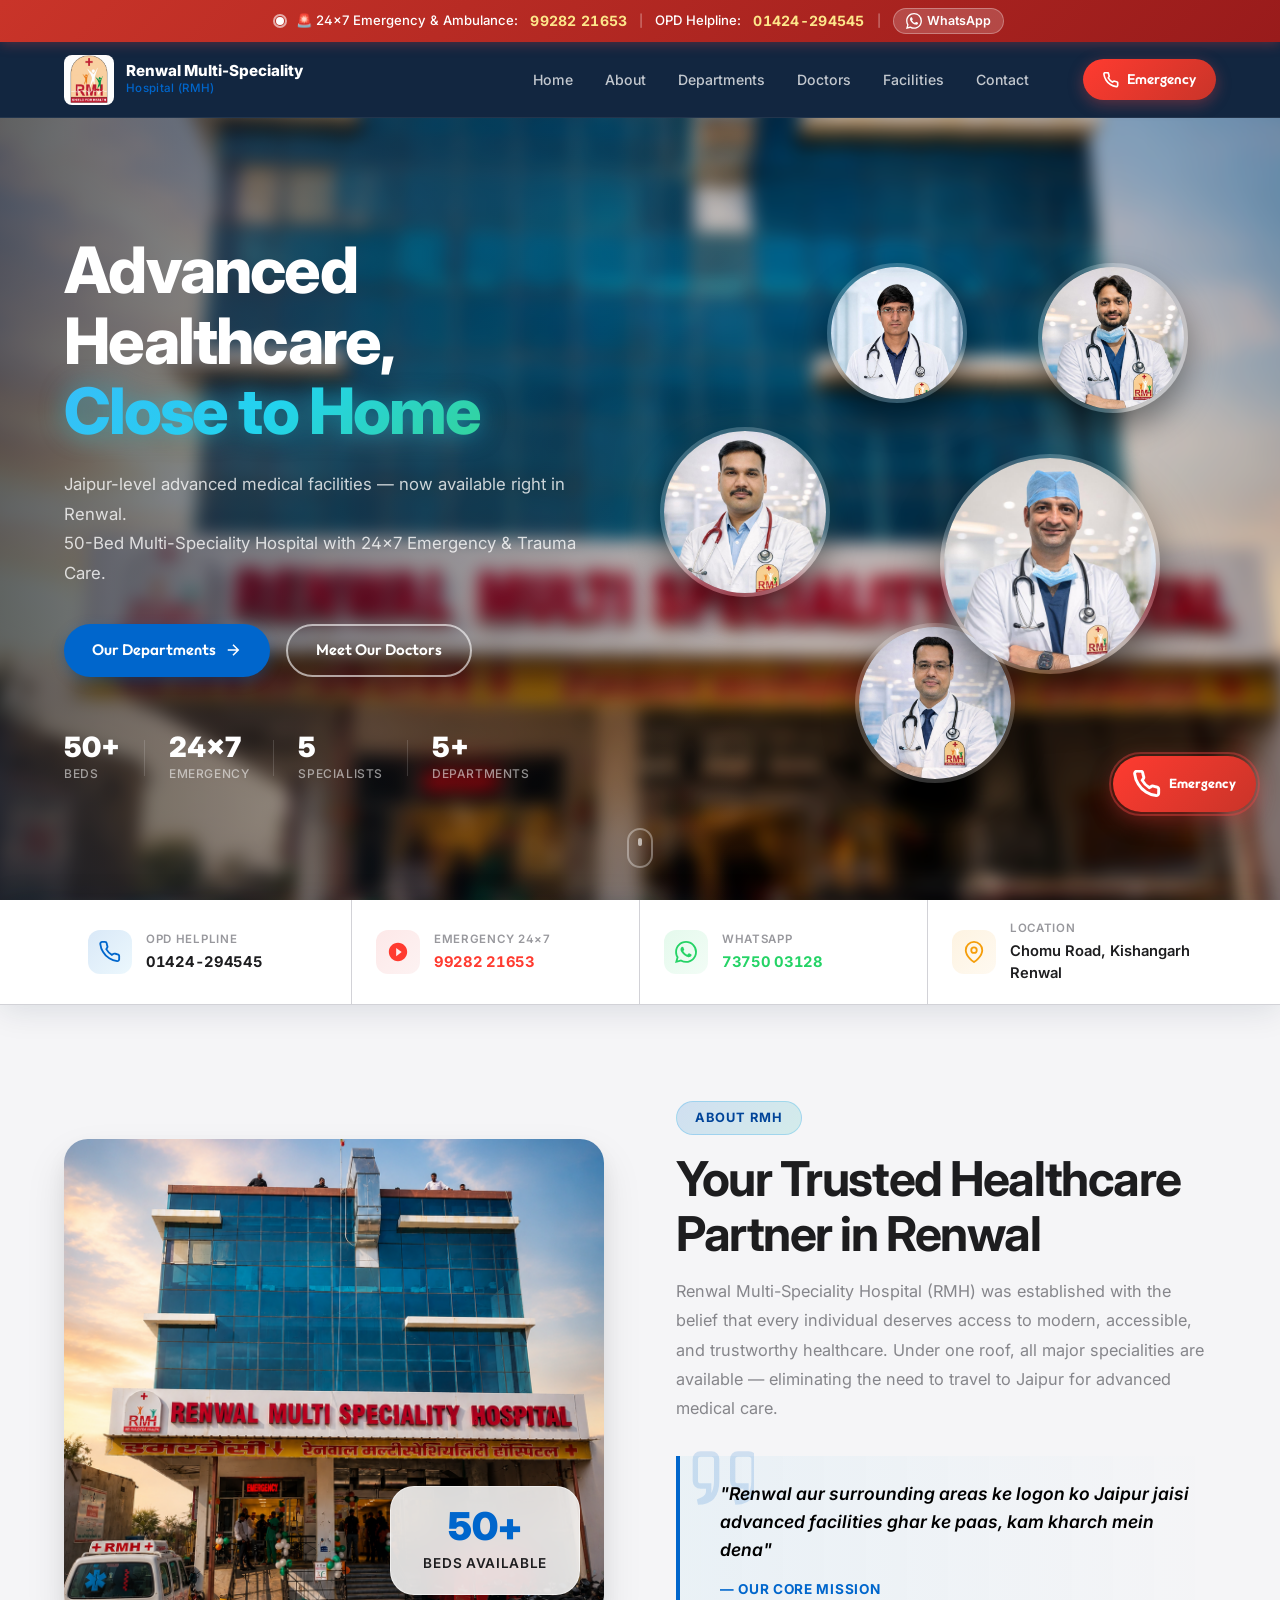
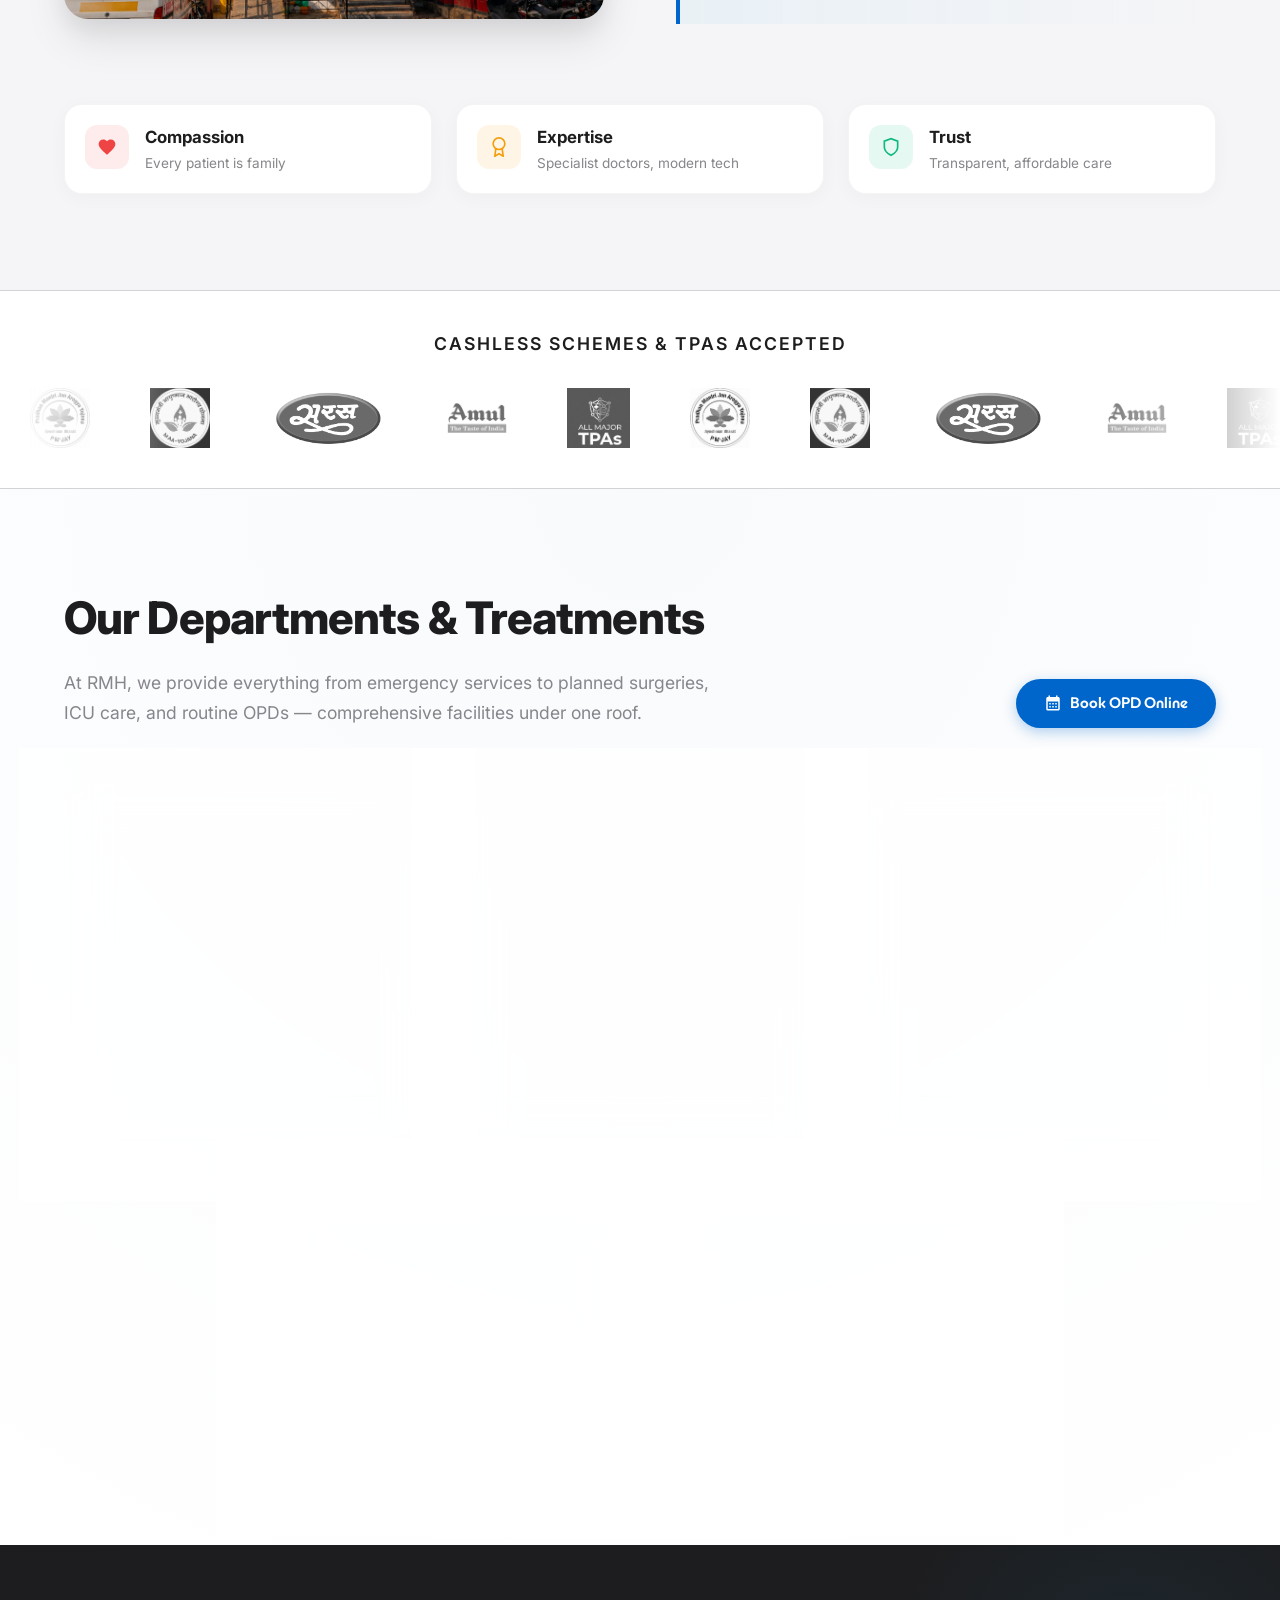
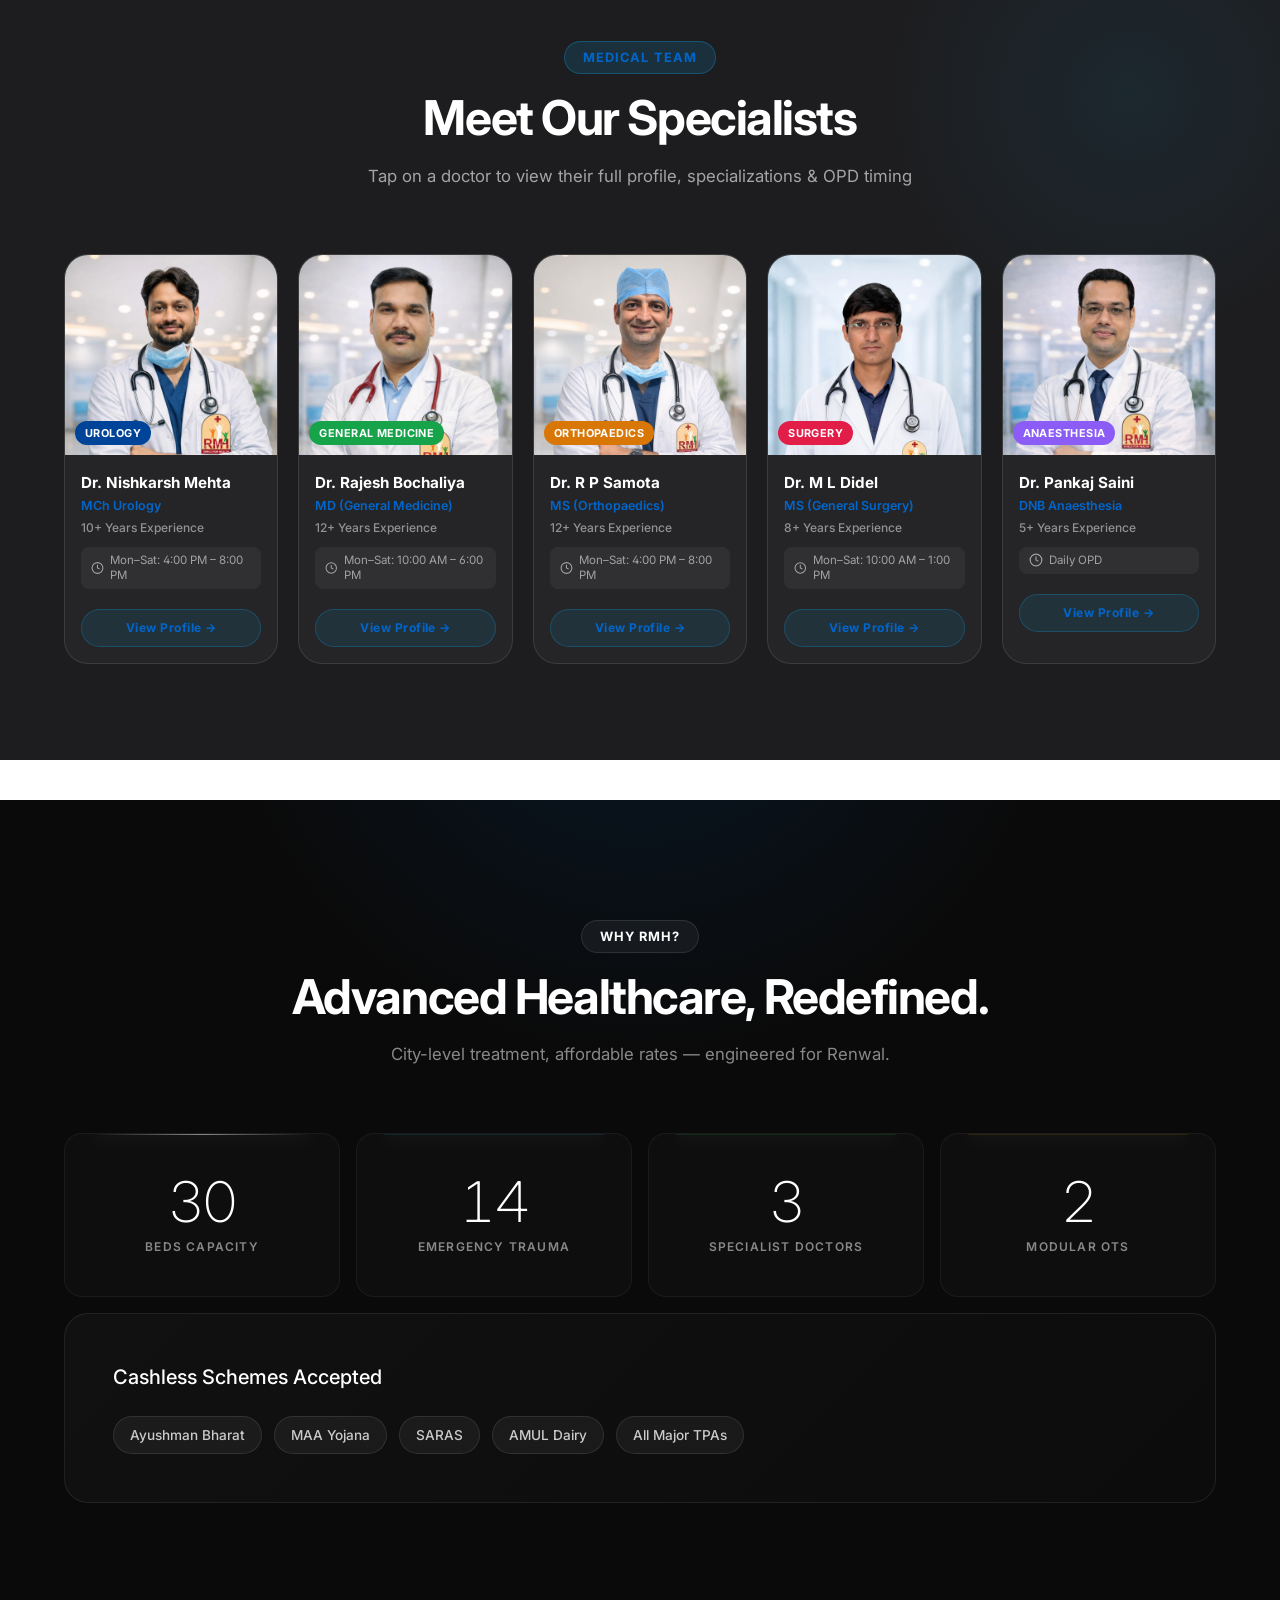
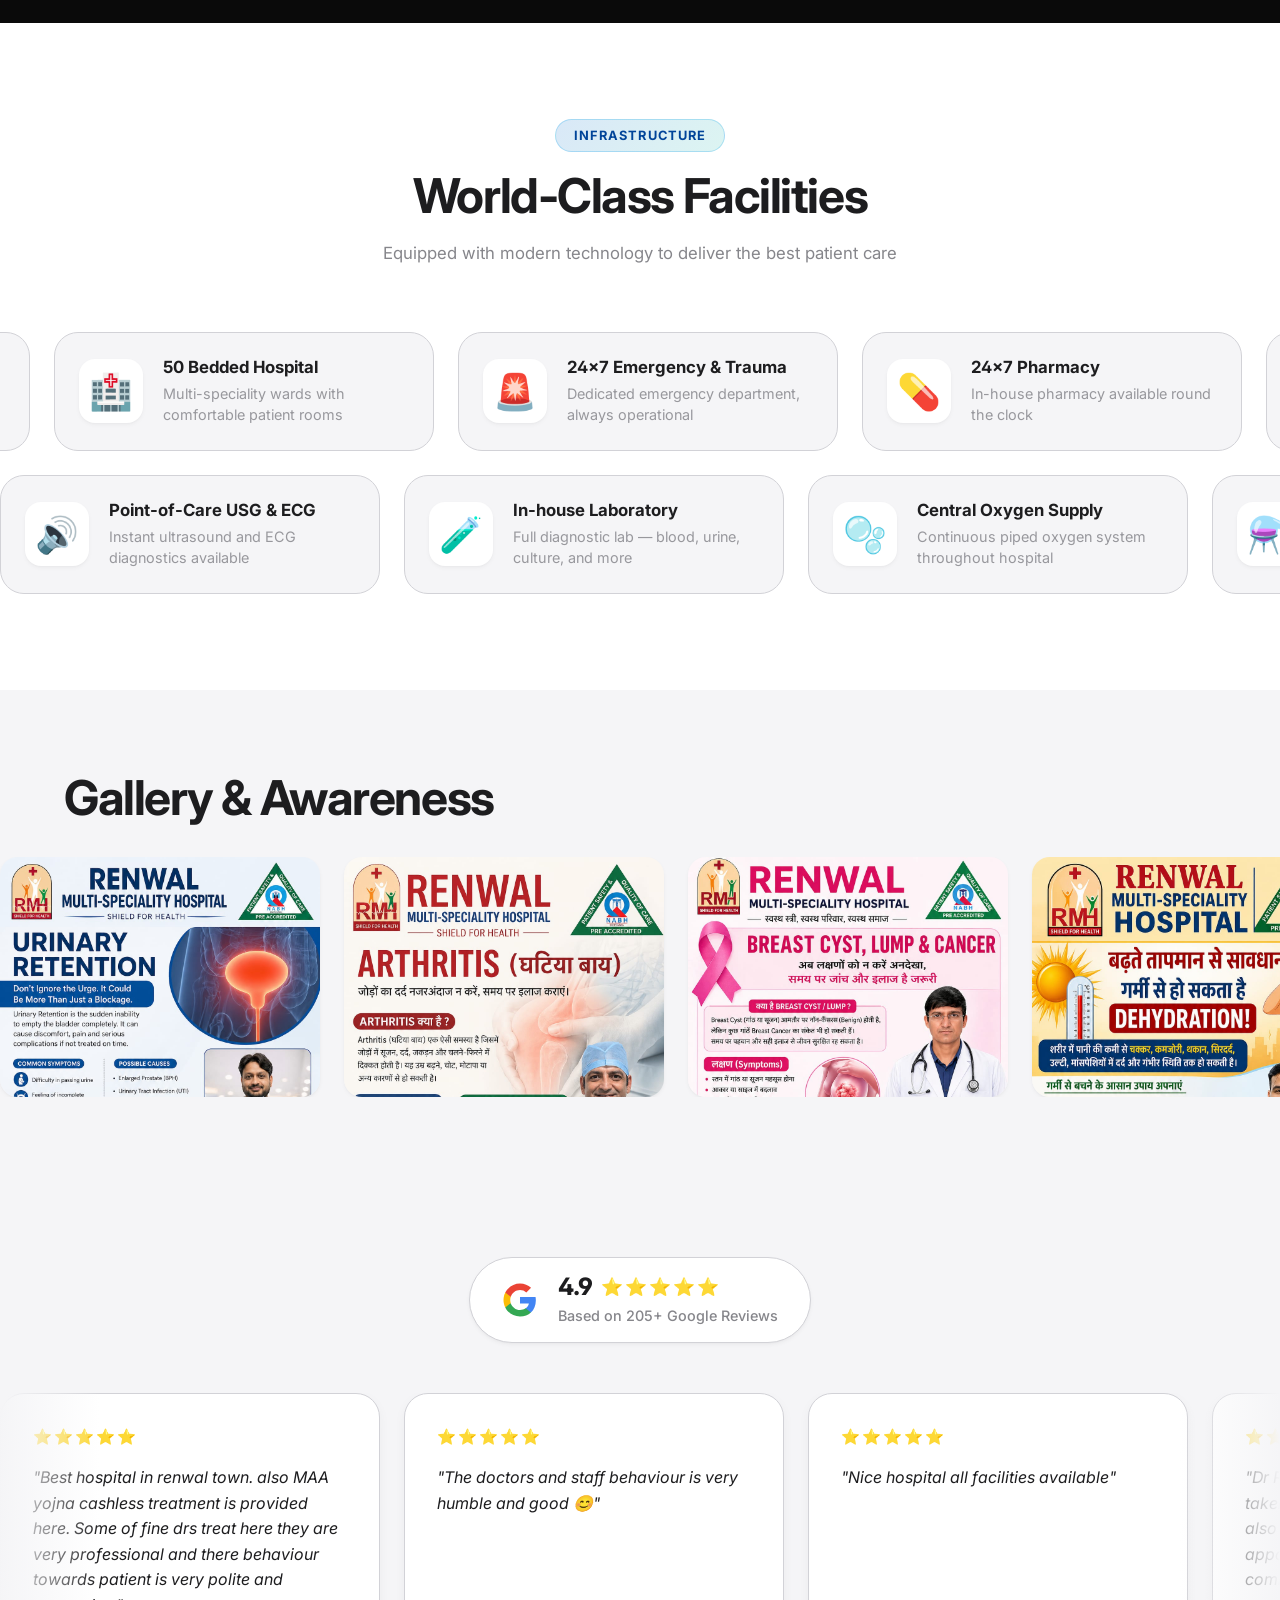
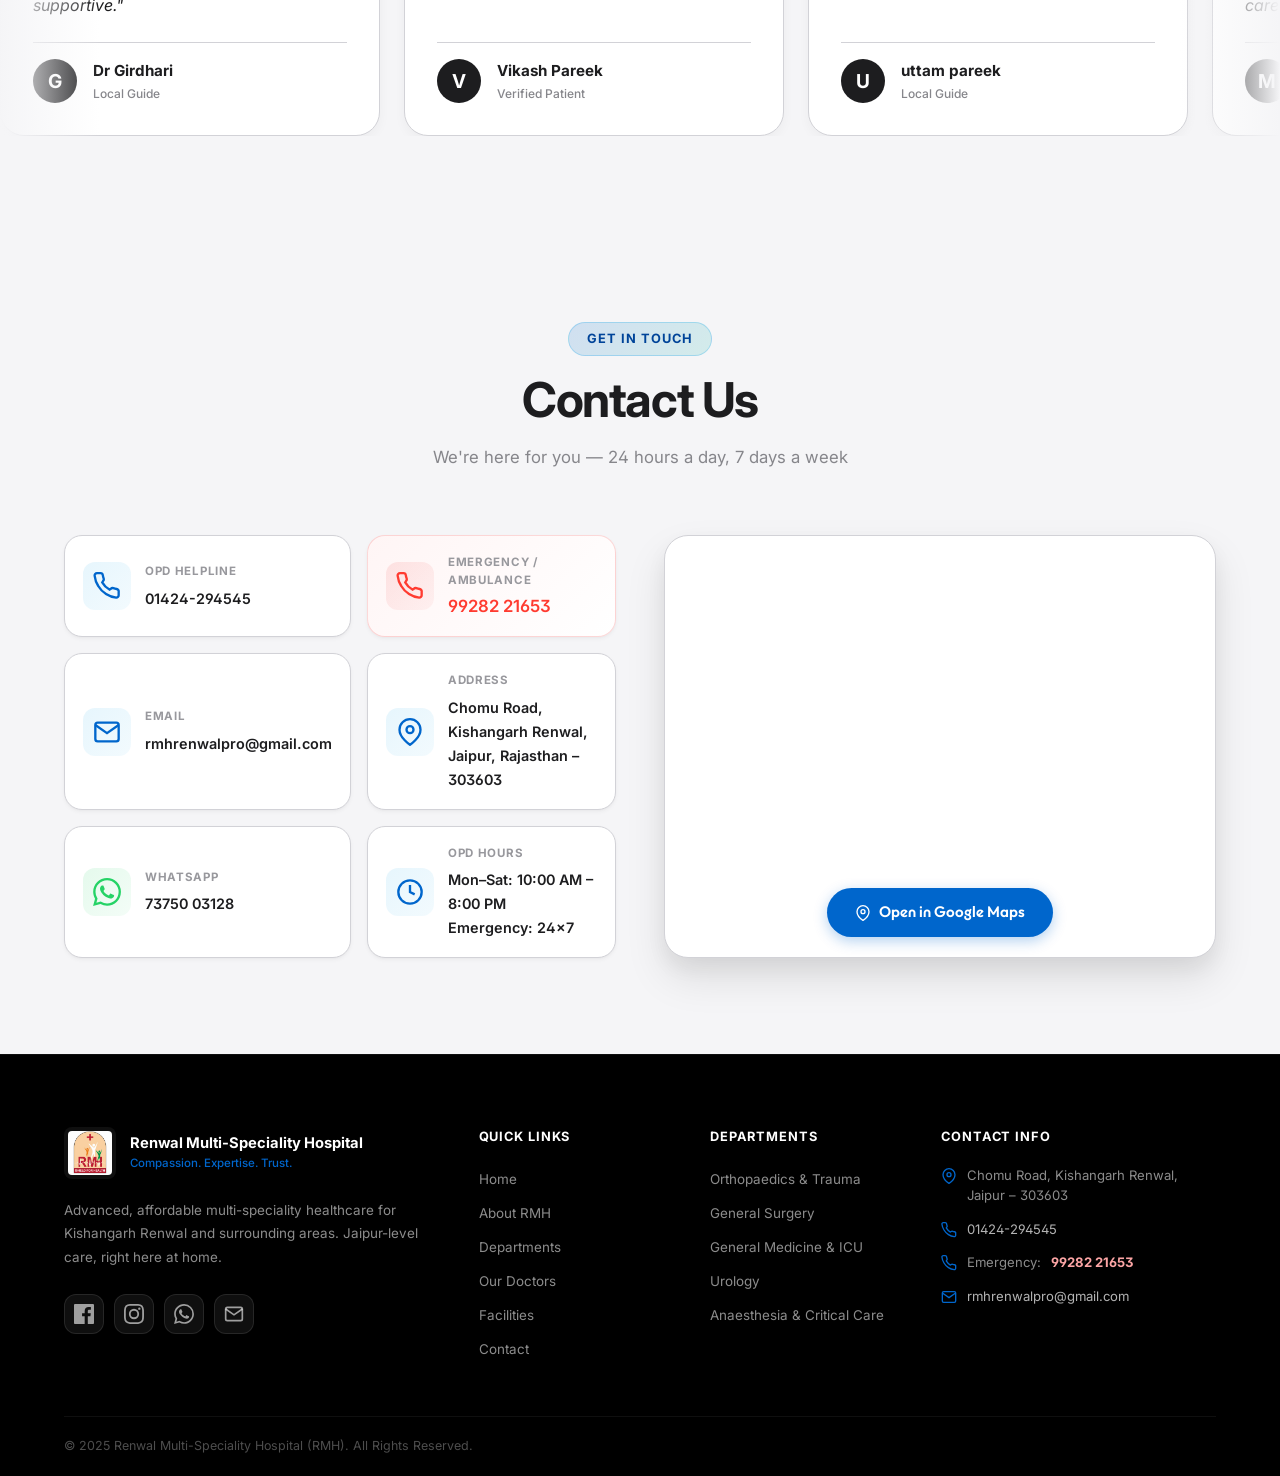
==== index.html @ d02f94ed "feat: add premium glassmorphism floating bottom bar for mobile with whatsapp and book now buttons" ====
<!DOCTYPE html>
<html lang="en">
<head>
  <meta charset="UTF-8" />
  <meta name="viewport" content="width=device-width, initial-scale=1.0" />
  <title>Renwal Multi-Speciality Hospital (RMH) | Compassion. Expertise. Trust.</title>
  <meta name="description" content="Renwal Multi-Speciality Hospital – 50-bed multi-speciality hospital in Kishangarh Renwal, Jaipur. 24×7 Emergency, ICU, OT, Urology, Orthopaedics, Surgery & more. Call: 01424-294545" />
  <meta name="keywords" content="Renwal hospital, RMH, multi-speciality hospital Jaipur, Kishangarh Renwal hospital, 24x7 emergency, orthopaedics, urology, surgery" />
  <link rel="preconnect" href="https://fonts.googleapis.com" />
  <link rel="preconnect" href="https://fonts.gstatic.com" crossorigin />
  <link href="https://fonts.googleapis.com/css2?family=Outfit:wght@300;400;500;600;700;800;900&family=Inter:wght@300;400;500;600&display=swap" rel="stylesheet" />
  <link rel="stylesheet" href="style.css" />
</head>
<body>

  <!-- ===== TOP EMERGENCY BAR ===== -->
  <div class="emergency-bar" id="emergency-bar">
    <div class="emergency-bar-inner">
      <span class="pulse-dot"></span>
      <span>🚨 24×7 Emergency &amp; Ambulance:</span>
      <a href="tel:9928221653" class="emergency-num tnum">99282 21653</a>
      <span class="sep">|</span>
      <span>OPD Helpline:</span>
      <a href="tel:0142429454" class="emergency-num tnum">01424-294545</a>
      <span class="sep">|</span>
      <a href="https://wa.me/917375003128" target="_blank" class="wa-btn">
        <svg width="16" height="16" fill="currentColor" viewBox="0 0 24 24"><path d="M17.472 14.382c-.297-.149-1.758-.867-2.03-.967-.273-.099-.471-.148-.67.15-.197.297-.767.966-.94 1.164-.173.199-.347.223-.644.075-.297-.15-1.255-.463-2.39-1.475-.883-.788-1.48-1.761-1.653-2.059-.173-.297-.018-.458.13-.606.134-.133.298-.347.446-.52.149-.174.198-.298.298-.497.099-.198.05-.371-.025-.52-.075-.149-.669-1.612-.916-2.207-.242-.579-.487-.5-.669-.51-.173-.008-.371-.01-.57-.01-.198 0-.52.074-.792.372-.272.297-1.04 1.016-1.04 2.479 0 1.462 1.065 2.875 1.213 3.074.149.198 2.096 3.2 5.077 4.487.709.306 1.262.489 1.694.625.712.227 1.36.195 1.871.118.571-.085 1.758-.719 2.006-1.413.248-.694.248-1.289.173-1.413-.074-.124-.272-.198-.57-.347m-5.421 7.403h-.004a9.87 9.87 0 01-5.031-1.378l-.361-.214-3.741.982.998-3.648-.235-.374a9.86 9.86 0 01-1.51-5.26c.001-5.45 4.436-9.884 9.888-9.884 2.64 0 5.122 1.03 6.988 2.898a9.825 9.825 0 012.893 6.994c-.003 5.45-4.437 9.884-9.885 9.884m8.413-18.297A11.815 11.815 0 0012.05 0C5.495 0 .16 5.335.157 11.892c0 2.096.547 4.142 1.588 5.945L.057 24l6.305-1.654a11.882 11.882 0 005.683 1.448h.005c6.554 0 11.89-5.335 11.893-11.893a11.821 11.821 0 00-3.48-8.413Z"/></svg>
        WhatsApp
      </a>
    </div>
  </div>

  <!-- ===== NAVBAR ===== -->
  <header class="navbar" id="navbar">
    <div class="container nav-container">
      <a href="#home" class="nav-logo">
        <img src="rmh-logo.webp" alt="RMH Logo" class="logo-img" />
        <div class="logo-text">
          <span class="logo-name">Renwal Multi-Speciality</span>
          <span class="logo-sub">Hospital (RMH)</span>
        </div>
      </a>
      <nav class="nav-links" id="nav-links">
        <a href="#home" class="nav-link active">Home</a>
        <a href="#about" class="nav-link">About</a>
        <a href="#departments" class="nav-link">Departments</a>
        <a href="#doctors" class="nav-link">Doctors</a>
        <a href="#facilities" class="nav-link">Facilities</a>
        <a href="#contact" class="nav-link">Contact</a>
      </nav>
      <a href="tel:9928221653" class="btn btn-emergency nav-cta">
        <svg width="16" height="16" fill="none" stroke="currentColor" stroke-width="2.5" viewBox="0 0 24 24"><path d="M22 16.92v3a2 2 0 01-2.18 2 19.79 19.79 0 01-8.63-3.07A19.5 19.5 0 014.5 12a19.79 19.79 0 01-3.07-8.67A2 2 0 013.41 1h3a2 2 0 012 1.72 12.84 12.84 0 00.7 2.81 2 2 0 01-.45 2.11L7.91 8.91a16 16 0 006.18 6.18l1.27-.76a2 2 0 012.11-.45 12.84 12.84 0 002.81.7A2 2 0 0122 16.92z"/></svg>
        Emergency
      </a>
      <button class="hamburger" id="hamburger" aria-label="Menu">
        <span></span><span></span><span></span>
      </button>
    </div>
  </header>

  <!-- ===== HERO SECTION ===== -->
  <section class="hero" id="home">
    <div class="hero-bg">
      <img src="hospital-heropage.webp" alt="Renwal Multi-Speciality Hospital Building" class="hero-img" />
      <div class="hero-overlay"></div>
    </div>
    <div class="container hero-container">
      <div class="hero-split-grid">
        <!-- Left Side: Clean Text Content -->
        <div class="hero-text-col">
          <h1 class="hero-title animate-fade-up">
            Advanced Healthcare,<br /><span class="gradient-text">Close to Home</span>
          </h1>
          <p class="hero-desc animate-fade-up delay-1">
            Jaipur-level advanced medical facilities — now available right in Renwal.<br />
            50-Bed Multi-Speciality Hospital with 24×7 Emergency & Trauma Care.
          </p>
          <div class="hero-btns animate-fade-up delay-2">
            <a href="#departments" class="btn btn-primary">
              Our Departments
              <svg width="18" height="18" fill="none" stroke="currentColor" stroke-width="2" viewBox="0 0 24 24"><path d="M5 12h14M12 5l7 7-7 7"/></svg>
            </a>
            <a href="#doctors" class="btn btn-outline">Meet Our Doctors</a>
          </div>
          <div class="hero-stats animate-fade-up delay-3">
            <div class="hero-stat">
              <strong>50+</strong><span>Beds</span>
            </div>
            <div class="stat-divider"></div>
            <div class="hero-stat">
              <strong>24×7</strong><span>Emergency</span>
            </div>
            <div class="stat-divider"></div>
            <div class="hero-stat">
              <strong>5</strong><span>Specialists</span>
            </div>
            <div class="stat-divider"></div>
            <div class="hero-stat">
              <strong>5+</strong><span>Departments</span>
            </div>
          </div>
        </div>

        <!-- Right Side: Floating Animated Doctors -->
        <div class="hero-visual-col animate-fade-up delay-2 floating-container">
          <!-- Bubble 1: Top Right (Medium) -->
          <div class="floating-bubble bubble-1">
            <img src="doctor/dr_nishkarsh.webp" alt="Dr. Nishkarsh Mehta" class="doc-circle" />
          </div>
          <!-- Bubble 2: Center Left (Medium) -->
          <div class="floating-bubble bubble-2">
            <img src="doctor/dr_rajesh.webp" alt="Dr. Rajesh Bochaliya" class="doc-circle" />
          </div>
          <!-- Bubble 3: Center (Largest - Hero Image) -->
          <div class="floating-bubble bubble-3">
            <img src="doctor/dr_r_p_samota.webp" alt="Dr. R P Samota" class="doc-circle" />
          </div>
          <!-- Bubble 4: Top Left (Smallest) -->
          <div class="floating-bubble bubble-4">
            <img src="doctor/dr_ml_didel.webp" alt="Dr. M L Didel" class="doc-circle" />
          </div>
          <!-- Bubble 5: Bottom Right (Medium) -->
          <div class="floating-bubble bubble-5">
            <img src="doctor/dr_pankaj.webp" alt="Dr. Pankaj Saini" class="doc-circle" />
          </div>
        </div>
      </div>
    </div>
    <div class="hero-scroll-indicator">
      <div class="scroll-mouse">
        <div class="scroll-wheel"></div>
      </div>
    </div>
  </section>

  <!-- ===== QUICK CONTACT BAR ===== -->
  <div class="quick-bar">
    <div class="container quick-bar-inner quick-desktop">
      <div class="quick-item">
        <div class="quick-icon">
          <svg width="22" height="22" fill="none" stroke="currentColor" stroke-width="2" viewBox="0 0 24 24"><path d="M22 16.92v3a2 2 0 01-2.18 2 19.79 19.79 0 01-8.63-3.07A19.5 19.5 0 014.5 12a19.79 19.79 0 01-3.07-8.67A2 2 0 013.41 1h3a2 2 0 012 1.72 12.84 12.84 0 00.7 2.81 2 2 0 01-.45 2.11L7.91 8.91a16 16 0 006.18 6.18l1.27-.76a2 2 0 012.11-.45 12.84 12.84 0 002.81.7A2 2 0 0122 16.92z"/></svg>
        </div>
        <div>
          <span class="quick-label">OPD Helpline</span>
          <a href="tel:0142429454" class="quick-val tnum">01424-294545</a>
        </div>
      </div>
      <div class="quick-item">
        <div class="quick-icon emergency-icon">
          <svg width="22" height="22" fill="currentColor" viewBox="0 0 24 24"><path d="M12 2C6.48 2 2 6.48 2 12s4.48 10 10 10 10-4.48 10-10S17.52 2 12 2zm-2 14.5v-9l6 4.5-6 4.5z"/></svg>
        </div>
        <div>
          <span class="quick-label">Emergency 24×7</span>
          <a href="tel:9928221653" class="quick-val emergency-val tnum">99282 21653</a>
        </div>
      </div>
      <div class="quick-item">
        <div class="quick-icon wa-icon">
          <svg width="22" height="22" fill="currentColor" viewBox="0 0 24 24"><path d="M17.472 14.382c-.297-.149-1.758-.867-2.03-.967-.273-.099-.471-.148-.67.15-.197.297-.767.966-.94 1.164-.173.199-.347.223-.644.075-.297-.15-1.255-.463-2.39-1.475-.883-.788-1.48-1.761-1.653-2.059-.173-.297-.018-.458.13-.606.134-.133.298-.347.446-.52.149-.174.198-.298.298-.497.099-.198.05-.371-.025-.52-.075-.149-.669-1.612-.916-2.207-.242-.579-.487-.5-.669-.51-.173-.008-.371-.01-.57-.01-.198 0-.52.074-.792.372-.272.297-1.04 1.016-1.04 2.479 0 1.462 1.065 2.875 1.213 3.074.149.198 2.096 3.2 5.077 4.487.709.306 1.262.489 1.694.625.712.227 1.36.195 1.871.118.571-.085 1.758-.719 2.006-1.413.248-.694.248-1.289.173-1.413-.074-.124-.272-.198-.57-.347m-5.421 7.403h-.004a9.87 9.87 0 01-5.031-1.378l-.361-.214-3.741.982.998-3.648-.235-.374a9.86 9.86 0 01-1.51-5.26c.001-5.45 4.436-9.884 9.888-9.884 2.64 0 5.122 1.03 6.988 2.898a9.825 9.825 0 012.893 6.994c-.003 5.45-4.437 9.884-9.885 9.884m8.413-18.297A11.815 11.815 0 0012.05 0C5.495 0 .16 5.335.157 11.892c0 2.096.547 4.142 1.588 5.945L.057 24l6.305-1.654a11.882 11.882 0 005.683 1.448h.005c6.554 0 11.89-5.335 11.893-11.893a11.821 11.821 0 00-3.48-8.413Z"/></svg>
        </div>
        <div>
          <span class="quick-label">WhatsApp</span>
          <a href="https://wa.me/917375003128" target="_blank" class="quick-val wa-val tnum">73750 03128</a>
        </div>
      </div>
      <div class="quick-item">
        <div class="quick-icon loc-icon">
          <svg width="22" height="22" fill="none" stroke="currentColor" stroke-width="2" viewBox="0 0 24 24"><path d="M21 10c0 7-9 13-9 13s-9-6-9-13a9 9 0 0118 0z"/><circle cx="12" cy="10" r="3"/></svg>
        </div>
        <div>
          <span class="quick-label">Location</span>
          <span class="quick-val loc-val">Chomu Road, Kishangarh Renwal</span>
        </div>
      </div>
    </div>
  
    <!-- MOBILE ACTION BAR (3 Icons) -->
    <div class="container quick-mobile">
      <button class="qm-btn" id="qm-call-btn" aria-label="Call Hospital">
        <div class="qm-icon"><svg width="24" height="24" fill="none" stroke="currentColor" stroke-width="2" viewBox="0 0 24 24"><path d="M22 16.92v3a2 2 0 01-2.18 2 19.79 19.79 0 01-8.63-3.07A19.5 19.5 0 014.5 12a19.79 19.79 0 01-3.07-8.67A2 2 0 013.41 1h3a2 2 0 012 1.72 12.84 12.84 0 00.7 2.81 2 2 0 01-.45 2.11L7.91 8.91a16 16 0 006.18 6.18l1.27-.76a2 2 0 012.11-.45 12.84 12.84 0 002.81.7A2 2 0 0122 16.92z"/></svg></div>
        <span>Call</span>
      </button>
      
      <a href="https://wa.me/917375003128" target="_blank" class="qm-btn qm-wa" aria-label="WhatsApp Us">
        <div class="qm-icon"><svg width="24" height="24" fill="currentColor" viewBox="0 0 24 24"><path d="M17.472 14.382c-.297-.149-1.758-.867-2.03-.967-.273-.099-.471-.148-.67.15-.197.297-.767.966-.94 1.164-.173.199-.347.223-.644.075-.297-.15-1.255-.463-2.39-1.475-.883-.788-1.48-1.761-1.653-2.059-.173-.297-.018-.458.13-.606.134-.133.298-.347.446-.52.149-.174.198-.298.298-.497.099-.198.05-.371-.025-.52-.075-.149-.669-1.612-.916-2.207-.242-.579-.487-.5-.669-.51a12.8 12.8 0 00-.57-.01c-.198 0-.52.074-.792.372-.272.297-1.04 1.016-1.04 2.479 0 1.462 1.065 2.875 1.213 3.074.149.198 2.096 3.2 5.077 4.487.709.306 1.262.489 1.694.625.712.227 1.36.195 1.871.118.571-.085 1.758-.719 2.006-1.413.248-.694.248-1.289.173-1.413-.074-.124-.272-.198-.57-.347m-5.421 7.403h-.004a9.87 9.87 0 01-5.031-1.378l-.361-.214-3.741.982.998-3.648-.235-.374a9.86 9.86 0 01-1.51-5.26c.001-5.45 4.436-9.884 9.888-9.884 2.64 0 5.122 1.03 6.988 2.898a9.825 9.825 0 012.893 6.994c-.003 5.45-4.437 9.884-9.885 9.884m8.413-18.297A11.815 11.815 0 0012.05 0C5.495 0 .16 5.335.157 11.892c0 2.096.547 4.142 1.588 5.945L.057 24l6.305-1.654a11.882 11.882 0 005.683 1.448h.005c6.554 0 11.89-5.335 11.893-11.893a11.821 11.821 0 00-3.48-8.413Z"/></svg></div>
        <span>WhatsApp</span>
      </a>
      
      <a href="https://maps.app.goo.gl/9uG2aX4SjV9A5HXZ6" target="_blank" class="qm-btn qm-loc" aria-label="Hospital Location">
        <div class="qm-icon"><svg width="24" height="24" fill="none" stroke="currentColor" stroke-width="2" viewBox="0 0 24 24"><path d="M21 10c0 7-9 13-9 13s-9-6-9-13a9 9 0 0118 0z"/><circle cx="12" cy="10" r="3"/></svg></div>
        <span>Location</span>
      </a>
    </div>
  </div>
  
  <!-- MOBILE CALL BOTTOM SHEET -->
  <div id="qm-call-modal" class="qm-modal-overlay">
    <div class="qm-modal-content">
      <div class="qm-modal-header">
        <h4>Choose Number</h4>
        <button id="qm-close-btn" aria-label="Close modal">✕</button>
      </div>
      <div class="qm-modal-body">
        <a href="tel:0142429454" class="qm-modal-item">
          <div class="qmi-icon icon-blue"><svg width="20" height="20" fill="none" stroke="currentColor" stroke-width="2" viewBox="0 0 24 24"><path d="M22 16.92v3a2 2 0 01-2.18 2 19.79 19.79 0 01-8.63-3.07A19.5 19.5 0 014.5 12a19.79 19.79 0 01-3.07-8.67A2 2 0 013.41 1h3a2 2 0 012 1.72 12.84 12.84 0 00.7 2.81 2 2 0 01-.45 2.11L7.91 8.91a16 16 0 006.18 6.18l1.27-.76a2 2 0 012.11-.45 12.84 12.84 0 002.81.7A2 2 0 0122 16.92z"/></svg></div>
          <div>
            <div class="qmi-title">OPD Helpline</div>
            <div class="qmi-sub">01424-294545</div>
          </div>
        </a>
        <a href="tel:9928221653" class="qm-modal-item">
          <div class="qmi-icon icon-red"><svg width="20" height="20" fill="none" stroke="currentColor" stroke-width="2" viewBox="0 0 24 24"><path stroke-linecap="round" stroke-linejoin="round" d="M12 9v2m0 4h.01m-6.938 4h13.856c1.54 0 2.502-1.667 1.732-3L13.732 4c-.77-1.333-2.694-1.333-3.464 0L3.34 16c-.77 1.333.192 3 1.732 3z"/></svg></div>
          <div>
            <div class="qmi-title text-red">Emergency 24x7</div>
            <div class="qmi-sub text-red">99282 21653</div>
          </div>
        </a>
      </div>
    </div>

  </div>

<!-- ===== ABOUT SECTION ===== -->
  <section class="section about-section" id="about">
    <div class="container">
      <div class="about-grid">
        <div class="about-img-col reveal">
          <div class="about-img-wrap">
            <img src="hospital-heropage.webp" alt="RMH Hospital" class="about-img" />
            <div class="about-badge-float">
              <div class="float-badge">
                <strong>50+</strong>
                <span>Beds Available</span>
              </div>
            </div>
          </div>
        </div>
        <div class="about-content reveal delay-2">
          <div class="section-tag">About RMH</div>
          <h2 class="section-title">Your Trusted Healthcare Partner in Renwal</h2>
          <p class="about-text">
            Renwal Multi-Speciality Hospital (RMH) was established with the belief that every individual deserves access to modern, accessible, and trustworthy healthcare. Under one roof, all major specialities are available — eliminating the need to travel to Jaipur for advanced medical care.
          </p>
          <div class="mission-statement">
            <svg width="28" height="28" fill="none" stroke="currentColor" stroke-width="2" viewBox="0 0 24 24" class="quote-icon"><path d="M3 21c3 0 7-1 7-8V5c0-1.25-.75-2-2-2H4c-1.25 0-2 .75-2 2v8c0 1.25.75 2 2 2h3v2c0 2-2 3-2 3zm14 0c3 0 7-1 7-8V5c0-1.25-.75-2-2-2h-4c-1.25 0-2 .75-2 2v8c0 1.25.75 2 2 2h3v2c0 2-2 3-2 3z"/></svg>
            <p>"Renwal aur surrounding areas ke logon ko Jaipur jaisi advanced facilities ghar ke paas, kam kharch mein dena"</p>
            <span class="mission-author">— Our Core Mission</span>
          </div>
        </div>
      </div>

      <div class="about-pillars reveal delay-3">
        <div class="about-pillars-track">
          <!-- Group 1 -->
          <div class="pillars-group">
            <div class="pillar">
              <div class="pillar-icon" style="color: #ef4444; background: rgba(239, 68, 68, 0.1);">
                <svg width="20" height="20" fill="currentColor" viewBox="0 0 24 24"><path d="M12 21.35l-1.45-1.32C5.4 15.36 2 12.28 2 8.5 2 5.42 4.42 3 7.5 3c1.74 0 3.41.81 4.5 2.09C13.09 3.81 14.76 3 16.5 3 19.58 3 22 5.42 22 8.5c0 3.78-3.4 6.86-8.55 11.54L12 21.35z"/></svg>
              </div>
              <div class="pillar-text">
                <strong>Compassion</strong>
                <p>Every patient is family</p>
              </div>
            </div>
            <div class="pillar">
              <div class="pillar-icon" style="color: #f59e0b; background: rgba(245, 158, 11, 0.1);">
                <svg width="20" height="20" fill="none" stroke="currentColor" stroke-width="2" viewBox="0 0 24 24"><circle cx="12" cy="8" r="7"/><polyline points="8.21 13.89 7 23 12 20 17 23 15.79 13.88"/></svg>
              </div>
              <div class="pillar-text">
                <strong>Expertise</strong>
                <p>Specialist doctors, modern tech</p>
              </div>
            </div>
            <div class="pillar">
              <div class="pillar-icon" style="color: #10b981; background: rgba(16, 185, 129, 0.1);">
                <svg width="20" height="20" fill="none" stroke="currentColor" stroke-width="2" viewBox="0 0 24 24"><path d="M12 22s8-4 8-10V5l-8-3-8 3v7c0 6 8 10 8 10z"/></svg>
              </div>
              <div class="pillar-text">
                <strong>Trust</strong>
                <p>Transparent, affordable care</p>
              </div>
            </div>
          </div>
          <!-- Group 2 (for mobile seamless scroll) -->
          <div class="pillars-group mobile-duplicate">
            <div class="pillar">
              <div class="pillar-icon" style="color: #ef4444; background: rgba(239, 68, 68, 0.1);">
                <svg width="20" height="20" fill="currentColor" viewBox="0 0 24 24"><path d="M12 21.35l-1.45-1.32C5.4 15.36 2 12.28 2 8.5 2 5.42 4.42 3 7.5 3c1.74 0 3.41.81 4.5 2.09C13.09 3.81 14.76 3 16.5 3 19.58 3 22 5.42 22 8.5c0 3.78-3.4 6.86-8.55 11.54L12 21.35z"/></svg>
              </div>
              <div class="pillar-text">
                <strong>Compassion</strong>
                <p>Every patient is family</p>
              </div>
            </div>
            <div class="pillar">
              <div class="pillar-icon" style="color: #f59e0b; background: rgba(245, 158, 11, 0.1);">
                <svg width="20" height="20" fill="none" stroke="currentColor" stroke-width="2" viewBox="0 0 24 24"><circle cx="12" cy="8" r="7"/><polyline points="8.21 13.89 7 23 12 20 17 23 15.79 13.88"/></svg>
              </div>
              <div class="pillar-text">
                <strong>Expertise</strong>
                <p>Specialist doctors, modern tech</p>
              </div>
            </div>
            <div class="pillar">
              <div class="pillar-icon" style="color: #10b981; background: rgba(16, 185, 129, 0.1);">
                <svg width="20" height="20" fill="none" stroke="currentColor" stroke-width="2" viewBox="0 0 24 24"><path d="M12 22s8-4 8-10V5l-8-3-8 3v7c0 6 8 10 8 10z"/></svg>
              </div>
              <div class="pillar-text">
                <strong>Trust</strong>
                <p>Transparent, affordable care</p>
              </div>
            </div>
          </div>
        </div>
      </div>
    </div>
  </section>

  
  <!-- ===== SCHEMES MARQUEE SECTION ===== -->
  <section class="schemes-marquee-section">
    <div class="container">
      <div class="marquee-header reveal">
        <h3 class="marquee-title">Cashless Schemes & TPAs Accepted</h3>
      </div>
    </div>
    <div class="schemes-marquee-wrapper reveal">
      <div class="schemes-marquee-track">
        <!-- Group 1 -->
        <img src="ayushman-logo.webp" alt="Ayushman Bharat" class="marquee-logo">
        <img src="maa-yojana.webp" alt="MAA Yojana" class="marquee-logo">
        <img src="Saras_logo.webp" alt="SARAS" class="marquee-logo">
        <img src="Amul-logo.webp" alt="AMUL Dairy" class="marquee-logo">
        <img src="all-mojar-tpas.webp.png" alt="All Major TPAs" class="marquee-logo">
        <!-- Group 2 -->
        <img src="ayushman-logo.webp" alt="Ayushman Bharat" class="marquee-logo">
        <img src="maa-yojana.webp" alt="MAA Yojana" class="marquee-logo">
        <img src="Saras_logo.webp" alt="SARAS" class="marquee-logo">
        <img src="Amul-logo.webp" alt="AMUL Dairy" class="marquee-logo">
        <img src="all-mojar-tpas.webp.png" alt="All Major TPAs" class="marquee-logo">
        <!-- Group 3 -->
        <img src="ayushman-logo.webp" alt="Ayushman Bharat" class="marquee-logo">
        <img src="maa-yojana.webp" alt="MAA Yojana" class="marquee-logo">
        <img src="Saras_logo.webp" alt="SARAS" class="marquee-logo">
        <img src="Amul-logo.webp" alt="AMUL Dairy" class="marquee-logo">
        <img src="all-mojar-tpas.webp.png" alt="All Major TPAs" class="marquee-logo">
        <!-- Group 4 -->
        <img src="ayushman-logo.webp" alt="Ayushman Bharat" class="marquee-logo">
        <img src="maa-yojana.webp" alt="MAA Yojana" class="marquee-logo">
        <img src="Saras_logo.webp" alt="SARAS" class="marquee-logo">
        <img src="Amul-logo.webp" alt="AMUL Dairy" class="marquee-logo">
        <img src="all-mojar-tpas.webp.png" alt="All Major TPAs" class="marquee-logo">
      </div>
    </div>
  </section>

  <!-- ===== DEPARTMENTS SECTION ===== -->
  <section class="section dept-section" id="departments">
    <div class="container">
      <div class="dept-header-flex reveal">
        <div class="dept-header-left">
          <h2 class="dept-clean-title">Our Departments &amp; Treatments</h2>
          <p class="dept-clean-desc">
            At RMH, we provide everything from emergency services to planned surgeries, ICU care, and routine OPDs — comprehensive facilities under one roof.
          </p>
        </div>
        <div class="dept-header-right">
          <a href="javascript:void(0)" onclick="openDoctorModal()" class="btn btn-primary">
            <svg width="18" height="18" fill="currentColor" viewBox="0 0 24 24"><path d="M19 4h-1V2h-2v2H8V2H6v2H5c-1.11 0-1.99.9-1.99 2L3 20a2 2 0 0 0 2 2h14c1.1 0 2-.9 2-2V6c0-1.1-.9-2-2-2zm0 16H5V10h14v10zM9 14H7v-2h2v2zm4 0h-2v-2h2v2zm4 0h-2v-2h2v2zm-8 4H7v-2h2v2zm4 0h-2v-2h2v2zm4 0h-2v-2h2v2z"/></svg>
            Book OPD Online
          </a>
        </div>
      </div>
      <div class="dept-clean-grid reveal">
        <div class="dept-clean-card" data-delay="0">
          <div class="dept-card-top">
            <div class="dept-icon" style="color: #f59e0b; background: rgba(245, 158, 11, 0.1);">
              <svg width="24" height="24" fill="none" stroke="currentColor" stroke-width="2" viewBox="0 0 24 24"><path d="M20.59 13.41l-7.17 7.17a2 2 0 0 1-2.83 0L2 10V2h8l8.59 8.59a2 2 0 0 1 0 2.82z"></path><line x1="7" y1="7" x2="7.01" y2="7"></line></svg>
            </div>
            <h4>Orthopaedics &amp; Trauma</h4>
            <p>Complete bone, joint, and fracture care with modern surgical facilities.</p>
          </div>
          <a href="https://clinic-os-inky.vercel.app/book?clinic=ortho" target="_blank">Book Orthopaedics OPD <span class="arrow">&rarr;</span></a>
        </div>
        
        <div class="dept-clean-card" data-delay="1">
          <div class="dept-card-top">
            <div class="dept-icon" style="color: #e11d48; background: rgba(225, 29, 72, 0.1);">
              <svg width="24" height="24" fill="none" stroke="currentColor" stroke-width="2" viewBox="0 0 24 24"><path d="M20 14.66V20a2 2 0 0 1-2 2H4a2 2 0 0 1-2-2V6a2 2 0 0 1 2-2h5.34"></path><polygon points="18 2 22 6 12 16 8 16 8 12 18 2"></polygon></svg>
            </div>
            <h4>General &amp; Laparoscopic Surgery</h4>
            <p>Advanced keyhole surgeries for appendix, hernia, and emergency trauma.</p>
          </div>
          <a href="https://clinic-os-inky.vercel.app/book?clinic=surgery" target="_blank">Book Surgery OPD <span class="arrow">&rarr;</span></a>
        </div>
        
        <div class="dept-clean-card" data-delay="2">
          <div class="dept-card-top">
            <div class="dept-icon" style="color: #16a34a; background: rgba(22, 163, 74, 0.1);">
              <svg width="24" height="24" fill="none" stroke="currentColor" stroke-width="2" viewBox="0 0 24 24"><path d="M22 12h-4l-3 9L9 3l-3 9H2"></path></svg>
            </div>
            <h4>General Medicine &amp; ICU</h4>
            <p>Expert care for infections, diabetes, and ventilator-dependent patients.</p>
          </div>
          <a href="https://clinic-os-inky.vercel.app/book?clinic=medicine" target="_blank">Book Medicine OPD <span class="arrow">&rarr;</span></a>
        </div>
        
        <div class="dept-clean-card" data-delay="0">
          <div class="dept-card-top">
            <div class="dept-icon" style="color: #0ea5e9; background: rgba(14, 165, 233, 0.1);">
              <svg width="24" height="24" fill="none" stroke="currentColor" stroke-width="2" viewBox="0 0 24 24"><path d="M12 2.69l5.66 5.66a8 8 0 1 1-11.31 0z"></path></svg>
            </div>
            <h4>Urology</h4>
            <p>Specialized treatment for kidneys, prostate, bladder, and urinary tract.</p>
          </div>
          <a href="https://clinic-os-inky.vercel.app/book?clinic=urology" target="_blank">Book Urology OPD <span class="arrow">&rarr;</span></a>
        </div>
        
        <div class="dept-clean-card" data-delay="1">
          <div class="dept-card-top">
            <div class="dept-icon" style="color: #8b5cf6; background: rgba(139, 92, 246, 0.1);">
              <svg width="24" height="24" fill="none" stroke="currentColor" stroke-width="2" viewBox="0 0 24 24"><path d="M9.59 4.59A2 2 0 1 1 11 8H2m10.59 11.41A2 2 0 1 0 14 16H2m15.73-8.27A2.5 2.5 0 1 1 19.5 12H2"></path></svg>
            </div>
            <h4>Anaesthesia &amp; Critical Care</h4>
            <p>Safe pain management for surgeries and round-the-clock ICU monitoring.</p>
          </div>
          <a href="https://clinic-os-inky.vercel.app/book?clinic=anaesthesia" target="_blank">Book Anaesthesia OPD <span class="arrow">&rarr;</span></a>
        </div>
      </div>
    </div>
  </section>

  <!-- ===== DOCTORS SECTION ===== -->
  <section class="section doctors-section" id="doctors">
    <div class="container">
      <div class="section-header reveal">
        <div class="section-tag">Medical Team</div>
        <h2 class="section-title">Meet Our Specialists</h2>
        <p class="section-desc">Tap on a doctor to view their full profile, specializations &amp; OPD timing</p>
      </div>
      <div class="doctors-grid reveal">

        <div class="doctor-card" data-delay="0" data-doctor="nishkarsh" role="button" tabindex="0" aria-label="View Dr. Nishkarsh Mehta profile">
          <div class="doctor-img-wrap">
            <img src="doctor/dr_nishkarsh.webp" alt="Dr. Nishkarsh Mehta" class="doctor-img" />
            <div class="doctor-dept-badge">Urology</div>
          </div>
          <div class="doctor-info">
            <h3 class="doctor-name">Dr. Nishkarsh Mehta</h3>
            <p class="doctor-qual">MCh Urology</p>
            <p class="doctor-exp">10+ Years Experience</p>
            <div class="doctor-timing">
              <svg width="14" height="14" fill="none" stroke="currentColor" stroke-width="2" viewBox="0 0 24 24"><circle cx="12" cy="12" r="10"/><path d="M12 6v6l4 2"/></svg>
              Mon–Sat: 4:00 PM – 8:00 PM
            </div>
          </div>
          <div class="doctor-view-btn">View Profile →</div>
        </div>

        <div class="doctor-card" data-delay="1" data-doctor="rajesh" role="button" tabindex="0" aria-label="View Dr. Rajesh Bochaliya profile">
          <div class="doctor-img-wrap">
            <img src="doctor/dr_rajesh.webp" alt="Dr. Rajesh Bochaliya" class="doctor-img" />
            <div class="doctor-dept-badge" style="--bg: #16a34a;">General Medicine</div>
          </div>
          <div class="doctor-info">
            <h3 class="doctor-name">Dr. Rajesh Bochaliya</h3>
            <p class="doctor-qual">MD (General Medicine)</p>
            <p class="doctor-exp">12+ Years Experience</p>
            <div class="doctor-timing">
              <svg width="14" height="14" fill="none" stroke="currentColor" stroke-width="2" viewBox="0 0 24 24"><circle cx="12" cy="12" r="10"/><path d="M12 6v6l4 2"/></svg>
              Mon–Sat: 10:00 AM – 6:00 PM
            </div>
          </div>
          <div class="doctor-view-btn">View Profile →</div>
        </div>

        <div class="doctor-card" data-delay="2" data-doctor="samota" role="button" tabindex="0" aria-label="View Dr. R P Samota profile">
          <div class="doctor-img-wrap">
            <img src="doctor/dr_r_p_samota.webp" alt="Dr. R P Samota" class="doctor-img" />
            <div class="doctor-dept-badge" style="--bg: #d97706;">Orthopaedics</div>
          </div>
          <div class="doctor-info">
            <h3 class="doctor-name">Dr. R P Samota</h3>
            <p class="doctor-qual">MS (Orthopaedics)</p>
            <p class="doctor-exp">12+ Years Experience</p>
            <div class="doctor-timing">
              <svg width="14" height="14" fill="none" stroke="currentColor" stroke-width="2" viewBox="0 0 24 24"><circle cx="12" cy="12" r="10"/><path d="M12 6v6l4 2"/></svg>
              Mon–Sat: 4:00 PM – 8:00 PM
            </div>
          </div>
          <div class="doctor-view-btn">View Profile →</div>
        </div>

        <div class="doctor-card" data-delay="3" data-doctor="didel" role="button" tabindex="0" aria-label="View Dr. M L Didel profile">
          <div class="doctor-img-wrap">
            <img src="doctor/dr_ml_didel.webp" alt="Dr. M L Didel" class="doctor-img" />
            <div class="doctor-dept-badge" style="--bg: #e11d48;">Surgery</div>
          </div>
          <div class="doctor-info">
            <h3 class="doctor-name">Dr. M L Didel</h3>
            <p class="doctor-qual">MS (General Surgery)</p>
            <p class="doctor-exp">8+ Years Experience</p>
            <div class="doctor-timing">
              <svg width="14" height="14" fill="none" stroke="currentColor" stroke-width="2" viewBox="0 0 24 24"><circle cx="12" cy="12" r="10"/><path d="M12 6v6l4 2"/></svg>
              Mon–Sat: 10:00 AM – 1:00 PM
            </div>
          </div>
          <div class="doctor-view-btn">View Profile →</div>
        </div>

        <div class="doctor-card" data-delay="4" data-doctor="pankaj" role="button" tabindex="0" aria-label="View Dr. Pankaj Saini profile">
          <div class="doctor-img-wrap">
            <img src="doctor/dr_pankaj.webp" alt="Dr. Pankaj Saini" class="doctor-img" />
            <div class="doctor-dept-badge" style="--bg: #8b5cf6;">Anaesthesia</div>
          </div>
          <div class="doctor-info">
            <h3 class="doctor-name">Dr. Pankaj Saini</h3>
            <p class="doctor-qual">DNB Anaesthesia</p>
            <p class="doctor-exp">5+ Years Experience</p>
            <div class="doctor-timing">
              <svg width="14" height="14" fill="none" stroke="currentColor" stroke-width="2" viewBox="0 0 24 24"><circle cx="12" cy="12" r="10"/><path d="M12 6v6l4 2"/></svg>
              Daily OPD
            </div>
          </div>
          <div class="doctor-view-btn">View Profile →</div>
        </div>
      </div>
    </div>
  </section>

  <!-- ===== WHY CHOOSE US (LINEAR VIBE) ===== -->
  <section class="section why-section linear-dark-section">
    <div class="container">
      <div class="section-header reveal">
        <div class="section-tag dark-tag">Why RMH?</div>
        <h2 class="section-title text-white">Advanced Healthcare, Redefined.</h2>
        <p class="section-desc text-muted">City-level treatment, affordable rates — engineered for Renwal.</p>
      </div>
      
      <div class="bento-stats-grid reveal delay-2">
        <div class="bento-stat-card">
          <div class="bento-glow"></div>
          <div class="stat-num tnum" data-count="50">50+</div>
          <div class="stat-label">Beds Capacity</div>
        </div>
        <div class="bento-stat-card">
          <div class="bento-glow" style="background: rgba(14,165,233,0.15)"></div>
          <div class="stat-num tnum" data-count="24">24/7</div>
          <div class="stat-label">Emergency Trauma</div>
        </div>
        <div class="bento-stat-card">
          <div class="bento-glow" style="background: rgba(34,197,94,0.15)"></div>
          <div class="stat-num tnum" data-count="5">5</div>
          <div class="stat-label">Specialist Doctors</div>
        </div>
        <div class="bento-stat-card">
          <div class="bento-glow" style="background: rgba(245,158,11,0.15)"></div>
          <div class="stat-num tnum" data-count="4">4</div>
          <div class="stat-label">Modular OTs</div>
        </div>
        
        <div class="bento-cashless-card">
          <div class="cashless-content">
            <h4>Cashless Schemes Accepted</h4>
            <div class="scheme-tags">
              <span class="linear-tag">Ayushman Bharat</span>
              <span class="linear-tag">MAA Yojana</span>
              <span class="linear-tag">SARAS</span>
              <span class="linear-tag">AMUL Dairy</span>
              <span class="linear-tag">All Major TPAs</span>
            </div>
          </div>
          <div class="cashless-bg-mesh"></div>
        </div>
      </div>
    </div>
  </section>

  <!-- ===== FACILITIES SECTION ===== -->
  <section class="section facilities-section" id="facilities">
    <div class="container">
      <div class="section-header reveal">
        <div class="section-tag">Infrastructure</div>
        <h2 class="section-title">World-Class Facilities</h2>
        <p class="section-desc">Equipped with modern technology to deliver the best patient care</p>
      </div>
      <div class="marquee-wrapper">
        <!-- Top Row (Scrolls Right) -->
        <div class="marquee-row">
          <div class="marquee-track track-right">
            <!-- Items 1-6 -->
            <div class="facility-marquee-card">
              <div class="fac-icon">🏥</div>
              <div class="fac-info">
                <h4>50 Bedded Hospital</h4>
                <p>Multi-speciality wards with comfortable patient rooms</p>
              </div>
            </div>
            <div class="facility-marquee-card">
              <div class="fac-icon">🚨</div>
              <div class="fac-info">
                <h4>24×7 Emergency &amp; Trauma</h4>
                <p>Dedicated emergency department, always operational</p>
              </div>
            </div>
            <div class="facility-marquee-card">
              <div class="fac-icon">💊</div>
              <div class="fac-info">
                <h4>24×7 Pharmacy</h4>
                <p>In-house pharmacy available round the clock</p>
              </div>
            </div>
            <div class="facility-marquee-card">
              <div class="fac-icon">🔬</div>
              <div class="fac-info">
                <h4>Modular Operation Theatres</h4>
                <p>Fully sterile, equipped with latest surgical instruments</p>
              </div>
            </div>
            <div class="facility-marquee-card">
              <div class="fac-icon">🫁</div>
              <div class="fac-info">
                <h4>ICU with Ventilator</h4>
                <p>Dedicated ICU with ventilator support &amp; critical care</p>
              </div>
            </div>
            <div class="facility-marquee-card">
              <div class="fac-icon">📡</div>
              <div class="fac-info">
                <h4>Digital X-Ray (500mA)</h4>
                <p>High-resolution digital radiography on-site</p>
              </div>
            </div>
            <!-- Duplicated Items 1-6 for Infinite Loop -->
            <div class="facility-marquee-card">
              <div class="fac-icon">🏥</div>
              <div class="fac-info">
                <h4>50 Bedded Hospital</h4>
                <p>Multi-speciality wards with comfortable patient rooms</p>
              </div>
            </div>
            <div class="facility-marquee-card">
              <div class="fac-icon">🚨</div>
              <div class="fac-info">
                <h4>24×7 Emergency &amp; Trauma</h4>
                <p>Dedicated emergency department, always operational</p>
              </div>
            </div>
            <div class="facility-marquee-card">
              <div class="fac-icon">💊</div>
              <div class="fac-info">
                <h4>24×7 Pharmacy</h4>
                <p>In-house pharmacy available round the clock</p>
              </div>
            </div>
            <div class="facility-marquee-card">
              <div class="fac-icon">🔬</div>
              <div class="fac-info">
                <h4>Modular Operation Theatres</h4>
                <p>Fully sterile, equipped with latest surgical instruments</p>
              </div>
            </div>
            <div class="facility-marquee-card">
              <div class="fac-icon">🫁</div>
              <div class="fac-info">
                <h4>ICU with Ventilator</h4>
                <p>Dedicated ICU with ventilator support &amp; critical care</p>
              </div>
            </div>
            <div class="facility-marquee-card">
              <div class="fac-icon">📡</div>
              <div class="fac-info">
                <h4>Digital X-Ray (500mA)</h4>
                <p>High-resolution digital radiography on-site</p>
              </div>
            </div>
          </div>
        </div>

        <!-- Bottom Row (Scrolls Left) -->
        <div class="marquee-row">
          <div class="marquee-track track-left">
            <!-- Items 7-12 -->
            <div class="facility-marquee-card">
              <div class="fac-icon">🔊</div>
              <div class="fac-info">
                <h4>Point-of-Care USG &amp; ECG</h4>
                <p>Instant ultrasound and ECG diagnostics available</p>
              </div>
            </div>
            <div class="facility-marquee-card">
              <div class="fac-icon">🧪</div>
              <div class="fac-info">
                <h4>In-house Laboratory</h4>
                <p>Full diagnostic lab — blood, urine, culture, and more</p>
              </div>
            </div>
            <div class="facility-marquee-card">
              <div class="fac-icon">🫧</div>
              <div class="fac-info">
                <h4>Central Oxygen Supply</h4>
                <p>Continuous piped oxygen system throughout hospital</p>
              </div>
            </div>
            <div class="facility-marquee-card">
              <div class="fac-icon">⚗️</div>
              <div class="fac-info">
                <h4>CSSD with ETO Sterilization</h4>
                <p>Highest standard of equipment sterilization</p>
              </div>
            </div>
            <div class="facility-marquee-card">
              <div class="fac-icon">🚑</div>
              <div class="fac-info">
                <h4>Ventilator Ambulance 24×7</h4>
                <p>Advanced ambulance with ventilator for patient transport</p>
              </div>
            </div>
            <div class="facility-marquee-card">
              <div class="fac-icon">💳</div>
              <div class="fac-info">
                <h4>Cashless Treatment</h4>
                <p>Ayushman, MAA Yojana, SARAS, AMUL Dairy &amp; all TPAs</p>
              </div>
            </div>
            <!-- Duplicated Items 7-12 -->
            <div class="facility-marquee-card">
              <div class="fac-icon">🔊</div>
              <div class="fac-info">
                <h4>Point-of-Care USG &amp; ECG</h4>
                <p>Instant ultrasound and ECG diagnostics available</p>
              </div>
            </div>
            <div class="facility-marquee-card">
              <div class="fac-icon">🧪</div>
              <div class="fac-info">
                <h4>In-house Laboratory</h4>
                <p>Full diagnostic lab — blood, urine, culture, and more</p>
              </div>
            </div>
            <div class="facility-marquee-card">
              <div class="fac-icon">🫧</div>
              <div class="fac-info">
                <h4>Central Oxygen Supply</h4>
                <p>Continuous piped oxygen system throughout hospital</p>
              </div>
            </div>
            <div class="facility-marquee-card">
              <div class="fac-icon">⚗️</div>
              <div class="fac-info">
                <h4>CSSD with ETO Sterilization</h4>
                <p>Highest standard of equipment sterilization</p>
              </div>
            </div>
            <div class="facility-marquee-card">
              <div class="fac-icon">🚑</div>
              <div class="fac-info">
                <h4>Ventilator Ambulance 24×7</h4>
                <p>Advanced ambulance with ventilator for patient transport</p>
              </div>
            </div>
            <div class="facility-marquee-card">
              <div class="fac-icon">💳</div>
              <div class="fac-info">
                <h4>Cashless Treatment</h4>
                <p>Ayushman, MAA Yojana, SARAS, AMUL Dairy &amp; all TPAs</p>
              </div>
            </div>
          </div>
        </div>
      </div>
    </div>
  </section>

  <!-- ===== GALLERY SECTION ===== -->
  <section class="section gallery-section" id="gallery">
    <div class="container">
      <div class="section-header reveal" style="text-align: left; margin-bottom: 32px;">
        <h2 class="section-title">Gallery &amp; Awareness</h2>
      </div>
      
      <div class="marquee-wrapper gallery-marquee-wrapper">
        <div class="marquee-row">
          <div class="marquee-track track-left">
            <!-- Posters 1-4 -->
            <div class="gallery-marquee-card" data-src="galary/Urology.webp">
              <div class="gallery-img-wrap">
                <img src="galary/Urology.webp" alt="Urology Poster" />
                <div class="gallery-overlay">
                  <svg width="24" height="24" fill="none" stroke="currentColor" stroke-width="2" viewBox="0 0 24 24"><circle cx="11" cy="11" r="8"/><path d="M21 21l-4.35-4.35"/><path d="M11 8v6"/><path d="M8 11h6"/></svg>
                  <span>View Full</span>
                </div>
              </div>
            </div>
            <div class="gallery-marquee-card" data-src="galary/orthopedics.webp">
              <div class="gallery-img-wrap">
                <img src="galary/orthopedics.webp" alt="Orthopaedics Poster" />
                <div class="gallery-overlay">
                  <svg width="24" height="24" fill="none" stroke="currentColor" stroke-width="2" viewBox="0 0 24 24"><circle cx="11" cy="11" r="8"/><path d="M21 21l-4.35-4.35"/><path d="M11 8v6"/><path d="M8 11h6"/></svg>
                  <span>View Full</span>
                </div>
              </div>
            </div>
            <div class="gallery-marquee-card" data-src="galary/Surgery.webp">
              <div class="gallery-img-wrap">
                <img src="galary/Surgery.webp" alt="Surgery Poster" />
                <div class="gallery-overlay">
                  <svg width="24" height="24" fill="none" stroke="currentColor" stroke-width="2" viewBox="0 0 24 24"><circle cx="11" cy="11" r="8"/><path d="M21 21l-4.35-4.35"/><path d="M11 8v6"/><path d="M8 11h6"/></svg>
                  <span>View Full</span>
                </div>
              </div>
            </div>
            <div class="gallery-marquee-card" data-src="galary/medicine.webp">
              <div class="gallery-img-wrap">
                <img src="galary/medicine.webp" alt="Medicine Poster" />
                <div class="gallery-overlay">
                  <svg width="24" height="24" fill="none" stroke="currentColor" stroke-width="2" viewBox="0 0 24 24"><circle cx="11" cy="11" r="8"/><path d="M21 21l-4.35-4.35"/><path d="M11 8v6"/><path d="M8 11h6"/></svg>
                  <span>View Full</span>
                </div>
              </div>
            </div>
            <!-- Duplicated Posters 1-4 -->
            <div class="gallery-marquee-card" data-src="galary/Urology.webp">
              <div class="gallery-img-wrap">
                <img src="galary/Urology.webp" alt="Urology Poster" />
                <div class="gallery-overlay">
                  <svg width="24" height="24" fill="none" stroke="currentColor" stroke-width="2" viewBox="0 0 24 24"><circle cx="11" cy="11" r="8"/><path d="M21 21l-4.35-4.35"/><path d="M11 8v6"/><path d="M8 11h6"/></svg>
                  <span>View Full</span>
                </div>
              </div>
            </div>
            <div class="gallery-marquee-card" data-src="galary/orthopedics.webp">
              <div class="gallery-img-wrap">
                <img src="galary/orthopedics.webp" alt="Orthopaedics Poster" />
                <div class="gallery-overlay">
                  <svg width="24" height="24" fill="none" stroke="currentColor" stroke-width="2" viewBox="0 0 24 24"><circle cx="11" cy="11" r="8"/><path d="M21 21l-4.35-4.35"/><path d="M11 8v6"/><path d="M8 11h6"/></svg>
                  <span>View Full</span>
                </div>
              </div>
            </div>
            <div class="gallery-marquee-card" data-src="galary/Surgery.webp">
              <div class="gallery-img-wrap">
                <img src="galary/Surgery.webp" alt="Surgery Poster" />
                <div class="gallery-overlay">
                  <svg width="24" height="24" fill="none" stroke="currentColor" stroke-width="2" viewBox="0 0 24 24"><circle cx="11" cy="11" r="8"/><path d="M21 21l-4.35-4.35"/><path d="M11 8v6"/><path d="M8 11h6"/></svg>
                  <span>View Full</span>
                </div>
              </div>
            </div>
            <div class="gallery-marquee-card" data-src="galary/medicine.webp">
              <div class="gallery-img-wrap">
                <img src="galary/medicine.webp" alt="Medicine Poster" />
                <div class="gallery-overlay">
                  <svg width="24" height="24" fill="none" stroke="currentColor" stroke-width="2" viewBox="0 0 24 24"><circle cx="11" cy="11" r="8"/><path d="M21 21l-4.35-4.35"/><path d="M11 8v6"/><path d="M8 11h6"/></svg>
                  <span>View Full</span>
                </div>
              </div>
            </div>
          </div>
        </div>
      </div>
    </div>
  </section>

  <!-- ===== GOOGLE REVIEWS SECTION ===== -->
  <section class="section reviews-section" id="reviews">
    <div class="container">
      <div class="reviews-header reveal">
        <div class="google-rating-box">
          <svg class="google-g-icon" viewBox="0 0 24 24" width="36" height="36"><path fill="#4285F4" d="M22.56 12.25c0-.78-.07-1.53-.2-2.25H12v4.26h5.92c-.26 1.37-1.04 2.53-2.21 3.31v2.77h3.57c2.08-1.92 3.28-4.74 3.28-8.09z"/><path fill="#34A853" d="M12 23c2.97 0 5.46-.98 7.28-2.66l-3.57-2.77c-.98.66-2.23 1.06-3.71 1.06-2.86 0-5.29-1.93-6.16-4.53H2.18v2.84C3.99 20.53 7.7 23 12 23z"/><path fill="#FBBC05" d="M5.84 14.09c-.22-.66-.35-1.36-.35-2.09s.13-1.43.35-2.09V7.07H2.18C1.43 8.55 1 10.22 1 12s.43 3.45 1.18 4.93l2.85-2.22.81-.62z"/><path fill="#EA4335" d="M12 5.38c1.62 0 3.06.56 4.21 1.64l3.15-3.15C17.45 2.09 14.97 1 12 1 7.7 1 3.99 3.47 2.18 7.07l3.66 2.84c.87-2.6 3.3-4.53 6.16-4.53z"/></svg>
          <div class="rating-details">
            <div class="rating-stars">
              <span class="rating-number">4.9</span>
              <span class="stars">⭐⭐⭐⭐⭐</span>
            </div>
            <p class="rating-text">Based on 205+ Google Reviews</p>
          </div>
        </div>
      </div>
    </div>
    
    <div class="marquee-wrapper reviews-marquee-wrapper">
      <div class="marquee-row">
        <!-- We use an infinitely scrolling track -->
        <div class="marquee-track track-reviews">
          <!-- 15 Reviews -->
          <div class="review-card"><div class="review-stars">⭐⭐⭐⭐⭐</div><p class="review-text">"Best hospital in renwal town. also MAA yojna cashless treatment is provided here. Some of fine drs treat here they are very professional and there behaviour towards patient is very polite and supportive."</p><div class="reviewer"><div class="reviewer-avatar">G</div><div class="reviewer-info"><span class="reviewer-name">Dr Girdhari</span><span class="reviewer-badge">Local Guide</span></div></div></div>
          <div class="review-card"><div class="review-stars">⭐⭐⭐⭐⭐</div><p class="review-text">"The doctors and staff behaviour is very humble and good 😊"</p><div class="reviewer"><div class="reviewer-avatar">V</div><div class="reviewer-info"><span class="reviewer-name">Vikash Pareek</span><span class="reviewer-badge">Verified Patient</span></div></div></div>
          <div class="review-card"><div class="review-stars">⭐⭐⭐⭐⭐</div><p class="review-text">"Nice hospital all facilities available"</p><div class="reviewer"><div class="reviewer-avatar">U</div><div class="reviewer-info"><span class="reviewer-name">uttam pareek</span><span class="reviewer-badge">Local Guide</span></div></div></div>
          <div class="review-card"><div class="review-stars">⭐⭐⭐⭐⭐</div><p class="review-text">"Dr Rajesh is incredible .Not only he has taken great care of patient health, but also he is lovely to speak with at every appointment. It's rare to find a doctor that combines such personal touches and care..."</p><div class="reviewer"><div class="reviewer-avatar">M</div><div class="reviewer-info"><span class="reviewer-name">mukesh choudhary</span><span class="reviewer-badge">Verified Patient</span></div></div></div>
          <div class="review-card"><div class="review-stars">⭐⭐⭐⭐⭐</div><p class="review-text">"Patient friendly facilities at very nominal charges by highly skilled DRs and paramedic staff. Devoted to give utmost care to rural health care services by providing the services at par with any medical College town."</p><div class="reviewer"><div class="reviewer-avatar">S</div><div class="reviewer-info"><span class="reviewer-name">Subhash Sharma</span><span class="reviewer-badge">Local Guide</span></div></div></div>
          <div class="review-card"><div class="review-stars">⭐⭐⭐⭐⭐</div><p class="review-text">"Superb facilities i.e. OPD,IPD,ICU & Emergency Medicine with great Facilities... Everyone should visit once if anyone near & dear fall ill. Dr Rajesh is very good MD Internal Medicine Physician Doctor."</p><div class="reviewer"><div class="reviewer-avatar">D</div><div class="reviewer-info"><span class="reviewer-name">Dr Sadanand Khatnawliya</span><span class="reviewer-badge">Local Guide</span></div></div></div>
          <div class="review-card"><div class="review-stars">⭐⭐⭐⭐⭐</div><p class="review-text">"This is one of the best hospital in this area. Very economical with most advance technology and equipment. All doctors and staff are so co-operative abd supportive to patients. Homely atmosphere."</p><div class="reviewer"><div class="reviewer-avatar">M</div><div class="reviewer-info"><span class="reviewer-name">Mahesh Sharma</span><span class="reviewer-badge">Verified Patient</span></div></div></div>
          <div class="review-card"><div class="review-stars">⭐⭐⭐⭐⭐</div><p class="review-text">"Excellent medical facility provided by Renwal milti speciality hospital.Best hospital in Jaipur Rural Area. Dr.Rajesh bochaliya medicine specialist and dr.Richhpal samota orthopedics so polite with Great medicine & surgical..."</p><div class="reviewer"><div class="reviewer-avatar">V</div><div class="reviewer-info"><span class="reviewer-name">Vijaypal Singh</span><span class="reviewer-badge">Verified Patient</span></div></div></div>
          <div class="review-card"><div class="review-stars">⭐⭐⭐⭐⭐</div><p class="review-text">"5 stars well deserved for the doctors and the staff. Post operation support was amazing and most importantly the staff be it the doctors or the help was eager and keen to help when ever required."</p><div class="reviewer"><div class="reviewer-avatar">E</div><div class="reviewer-info"><span class="reviewer-name">ER Rakesh Chopra</span><span class="reviewer-badge">Verified Patient</span></div></div></div>
          <div class="review-card"><div class="review-stars">⭐⭐⭐⭐⭐</div><p class="review-text">"Best hospital in Jaipur region, Doctor Richhpal orthopedician is so humble, so polite with Great surgical skills. My two relatives operated in this hospital, both are satisfied with treatment."</p><div class="reviewer"><div class="reviewer-avatar">S</div><div class="reviewer-info"><span class="reviewer-name">Sachin Kumar Shukla</span><span class="reviewer-badge">Local Guide</span></div></div></div>
          <div class="review-card"><div class="review-stars">⭐⭐⭐⭐⭐</div><p class="review-text">"Just an amazing hospital to be in, when in need with the Best Team of professionals. Cannot fault anywhere, staff and building. All the best to team RMH and personally to Dr Rajesh and Dr R.P Samota."</p><div class="reviewer"><div class="reviewer-avatar">N</div><div class="reviewer-info"><span class="reviewer-name">Nitesh Pareek</span><span class="reviewer-badge">Local Guide</span></div></div></div>
          <div class="review-card"><div class="review-stars">⭐⭐⭐⭐⭐</div><p class="review-text">"Excellent experienced doctors, all doctors r related to sms, have great experience in their own field, patients comfort is in supremacy."</p><div class="reviewer"><div class="reviewer-avatar">B</div><div class="reviewer-info"><span class="reviewer-name">Bl Kajala</span><span class="reviewer-badge">Verified Patient</span></div></div></div>
          <div class="review-card"><div class="review-stars">⭐⭐⭐⭐⭐</div><p class="review-text">"Overall good maintainence of hospital. Nice gesture by doctors n nursing staff. Had a very good and feel at home experience. Good job👍"</p><div class="reviewer"><div class="reviewer-avatar">K</div><div class="reviewer-info"><span class="reviewer-name">kapil solanki</span><span class="reviewer-badge">Local Guide</span></div></div></div>
          <div class="review-card"><div class="review-stars">⭐⭐⭐⭐⭐</div><p class="review-text">"Excellent health care facilities 24*7hours with highly qualified doctor's nd his best team"</p><div class="reviewer"><div class="reviewer-avatar">D</div><div class="reviewer-info"><span class="reviewer-name">Dr.kishan yadav</span><span class="reviewer-badge">Verified Patient</span></div></div></div>
          <div class="review-card"><div class="review-stars">⭐⭐⭐⭐⭐</div><p class="review-text">"Dr Rajesh (Physician) , Dr Richpal(Orthopaedic) and their skilled doctors team provide the best health facility in Renwal....Staff behaviour is very good with patient"</p><div class="reviewer"><div class="reviewer-avatar">S</div><div class="reviewer-info"><span class="reviewer-name">Sanjay Bochalya</span><span class="reviewer-badge">Verified Patient</span></div></div></div>
          <!-- Duplicated 15 Reviews for Infinite Loop -->
          <div class="review-card"><div class="review-stars">⭐⭐⭐⭐⭐</div><p class="review-text">"Best hospital in renwal town. also MAA yojna cashless treatment is provided here. Some of fine drs treat here they are very professional and there behaviour towards patient is very polite and supportive."</p><div class="reviewer"><div class="reviewer-avatar">G</div><div class="reviewer-info"><span class="reviewer-name">Dr Girdhari</span><span class="reviewer-badge">Local Guide</span></div></div></div>
          <div class="review-card"><div class="review-stars">⭐⭐⭐⭐⭐</div><p class="review-text">"The doctors and staff behaviour is very humble and good 😊"</p><div class="reviewer"><div class="reviewer-avatar">V</div><div class="reviewer-info"><span class="reviewer-name">Vikash Pareek</span><span class="reviewer-badge">Verified Patient</span></div></div></div>
          <div class="review-card"><div class="review-stars">⭐⭐⭐⭐⭐</div><p class="review-text">"Nice hospital all facilities available"</p><div class="reviewer"><div class="reviewer-avatar">U</div><div class="reviewer-info"><span class="reviewer-name">uttam pareek</span><span class="reviewer-badge">Local Guide</span></div></div></div>
          <div class="review-card"><div class="review-stars">⭐⭐⭐⭐⭐</div><p class="review-text">"Dr Rajesh is incredible .Not only he has taken great care of patient health, but also he is lovely to speak with at every appointment. It's rare to find a doctor that combines such personal touches and care..."</p><div class="reviewer"><div class="reviewer-avatar">M</div><div class="reviewer-info"><span class="reviewer-name">mukesh choudhary</span><span class="reviewer-badge">Verified Patient</span></div></div></div>
          <div class="review-card"><div class="review-stars">⭐⭐⭐⭐⭐</div><p class="review-text">"Patient friendly facilities at very nominal charges by highly skilled DRs and paramedic staff. Devoted to give utmost care to rural health care services by providing the services at par with any medical College town."</p><div class="reviewer"><div class="reviewer-avatar">S</div><div class="reviewer-info"><span class="reviewer-name">Subhash Sharma</span><span class="reviewer-badge">Local Guide</span></div></div></div>
          <div class="review-card"><div class="review-stars">⭐⭐⭐⭐⭐</div><p class="review-text">"Superb facilities i.e. OPD,IPD,ICU & Emergency Medicine with great Facilities... Everyone should visit once if anyone near & dear fall ill. Dr Rajesh is very good MD Internal Medicine Physician Doctor."</p><div class="reviewer"><div class="reviewer-avatar">D</div><div class="reviewer-info"><span class="reviewer-name">Dr Sadanand Khatnawliya</span><span class="reviewer-badge">Local Guide</span></div></div></div>
          <div class="review-card"><div class="review-stars">⭐⭐⭐⭐⭐</div><p class="review-text">"This is one of the best hospital in this area. Very economical with most advance technology and equipment. All doctors and staff are so co-operative abd supportive to patients. Homely atmosphere."</p><div class="reviewer"><div class="reviewer-avatar">M</div><div class="reviewer-info"><span class="reviewer-name">Mahesh Sharma</span><span class="reviewer-badge">Verified Patient</span></div></div></div>
          <div class="review-card"><div class="review-stars">⭐⭐⭐⭐⭐</div><p class="review-text">"Excellent medical facility provided by Renwal milti speciality hospital.Best hospital in Jaipur Rural Area. Dr.Rajesh bochaliya medicine specialist and dr.Richhpal samota orthopedics so polite with Great medicine & surgical..."</p><div class="reviewer"><div class="reviewer-avatar">V</div><div class="reviewer-info"><span class="reviewer-name">Vijaypal Singh</span><span class="reviewer-badge">Verified Patient</span></div></div></div>
          <div class="review-card"><div class="review-stars">⭐⭐⭐⭐⭐</div><p class="review-text">"5 stars well deserved for the doctors and the staff. Post operation support was amazing and most importantly the staff be it the doctors or the help was eager and keen to help when ever required."</p><div class="reviewer"><div class="reviewer-avatar">E</div><div class="reviewer-info"><span class="reviewer-name">ER Rakesh Chopra</span><span class="reviewer-badge">Verified Patient</span></div></div></div>
          <div class="review-card"><div class="review-stars">⭐⭐⭐⭐⭐</div><p class="review-text">"Best hospital in Jaipur region, Doctor Richhpal orthopedician is so humble, so polite with Great surgical skills. My two relatives operated in this hospital, both are satisfied with treatment."</p><div class="reviewer"><div class="reviewer-avatar">S</div><div class="reviewer-info"><span class="reviewer-name">Sachin Kumar Shukla</span><span class="reviewer-badge">Local Guide</span></div></div></div>
          <div class="review-card"><div class="review-stars">⭐⭐⭐⭐⭐</div><p class="review-text">"Just an amazing hospital to be in, when in need with the Best Team of professionals. Cannot fault anywhere, staff and building. All the best to team RMH and personally to Dr Rajesh and Dr R.P Samota."</p><div class="reviewer"><div class="reviewer-avatar">N</div><div class="reviewer-info"><span class="reviewer-name">Nitesh Pareek</span><span class="reviewer-badge">Local Guide</span></div></div></div>
          <div class="review-card"><div class="review-stars">⭐⭐⭐⭐⭐</div><p class="review-text">"Excellent experienced doctors, all doctors r related to sms, have great experience in their own field, patients comfort is in supremacy."</p><div class="reviewer"><div class="reviewer-avatar">B</div><div class="reviewer-info"><span class="reviewer-name">Bl Kajala</span><span class="reviewer-badge">Verified Patient</span></div></div></div>
          <div class="review-card"><div class="review-stars">⭐⭐⭐⭐⭐</div><p class="review-text">"Overall good maintainence of hospital. Nice gesture by doctors n nursing staff. Had a very good and feel at home experience. Good job👍"</p><div class="reviewer"><div class="reviewer-avatar">K</div><div class="reviewer-info"><span class="reviewer-name">kapil solanki</span><span class="reviewer-badge">Local Guide</span></div></div></div>
          <div class="review-card"><div class="review-stars">⭐⭐⭐⭐⭐</div><p class="review-text">"Excellent health care facilities 24*7hours with highly qualified doctor's nd his best team"</p><div class="reviewer"><div class="reviewer-avatar">D</div><div class="reviewer-info"><span class="reviewer-name">Dr.kishan yadav</span><span class="reviewer-badge">Verified Patient</span></div></div></div>
          <div class="review-card"><div class="review-stars">⭐⭐⭐⭐⭐</div><p class="review-text">"Dr Rajesh (Physician) , Dr Richpal(Orthopaedic) and their skilled doctors team provide the best health facility in Renwal....Staff behaviour is very good with patient"</p><div class="reviewer"><div class="reviewer-avatar">S</div><div class="reviewer-info"><span class="reviewer-name">Sanjay Bochalya</span><span class="reviewer-badge">Verified Patient</span></div></div></div>
        </div>
      </div>
    </div>
  </section>

  <!-- ===== CONTACT SECTION ===== -->
  <section class="section contact-section" id="contact">
    <div class="container">
      <div class="section-header reveal">
        <div class="section-tag">Get In Touch</div>
        <h2 class="section-title">Contact Us</h2>
        <p class="section-desc">We're here for you — 24 hours a day, 7 days a week</p>
      </div>
      <div class="contact-grid">
        <div class="contact-cards-desktop reveal">
          <div class="contact-card">
            <div class="contact-card-icon">
              <svg width="28" height="28" fill="none" stroke="currentColor" stroke-width="2" viewBox="0 0 24 24"><path d="M22 16.92v3a2 2 0 01-2.18 2 19.79 19.79 0 01-8.63-3.07A19.5 19.5 0 014.5 12a19.79 19.79 0 01-3.07-8.67A2 2 0 013.41 1h3a2 2 0 012 1.72 12.84 12.84 0 00.7 2.81 2 2 0 01-.45 2.11L7.91 8.91a16 16 0 006.18 6.18l1.27-.76a2 2 0 012.11-.45 12.84 12.84 0 002.81.7A2 2 0 0122 16.92z"/></svg>
            </div>
            <div class="contact-card-body">
              <h4>OPD Helpline</h4>
              <a href="tel:0142429454">01424-294545</a>
            </div>
          </div>
          <div class="contact-card emergency-card">
            <div class="contact-card-icon">
              <svg width="28" height="28" fill="none" stroke="currentColor" stroke-width="2" viewBox="0 0 24 24"><path d="M22 16.92v3a2 2 0 01-2.18 2 19.79 19.79 0 01-8.63-3.07A19.5 19.5 0 014.5 12a19.79 19.79 0 01-3.07-8.67A2 2 0 013.41 1h3a2 2 0 012 1.72 12.84 12.84 0 00.7 2.81 2 2 0 01-.45 2.11L7.91 8.91a16 16 0 006.18 6.18l1.27-.76a2 2 0 012.11-.45 12.84 12.84 0 002.81.7A2 2 0 0122 16.92z"/></svg>
            </div>
            <div class="contact-card-body">
              <h4>Emergency / Ambulance</h4>
              <a href="tel:9928221653">99282 21653</a>
            </div>
          </div>
          <div class="contact-card">
            <div class="contact-card-icon">
              <svg width="28" height="28" fill="none" stroke="currentColor" stroke-width="2" viewBox="0 0 24 24"><path d="M4 4h16c1.1 0 2 .9 2 2v12c0 1.1-.9 2-2 2H4c-1.1 0-2-.9-2-2V6c0-1.1.9-2 2-2z"/><polyline points="22,6 12,13 2,6"/></svg>
            </div>
            <div class="contact-card-body">
              <h4>Email</h4>
              <a href="mailto:rmhrenwalpro@gmail.com">rmhrenwalpro@gmail.com</a>
            </div>
          </div>
          <div class="contact-card">
            <div class="contact-card-icon">
              <svg width="28" height="28" fill="none" stroke="currentColor" stroke-width="2" viewBox="0 0 24 24"><path d="M21 10c0 7-9 13-9 13s-9-6-9-13a9 9 0 0118 0z"/><circle cx="12" cy="10" r="3"/></svg>
            </div>
            <div class="contact-card-body">
              <h4>Address</h4>
              <span>Chomu Road, Kishangarh Renwal,<br />Jaipur, Rajasthan – 303603</span>
            </div>
          </div>
          <div class="contact-card">
            <div class="contact-card-icon wa-icon-c">
              <svg width="28" height="28" fill="currentColor" viewBox="0 0 24 24"><path d="M17.472 14.382c-.297-.149-1.758-.867-2.03-.967-.273-.099-.471-.148-.67.15-.197.297-.767.966-.94 1.164-.173.199-.347.223-.644.075-.297-.15-1.255-.463-2.39-1.475-.883-.788-1.48-1.761-1.653-2.059-.173-.297-.018-.458.13-.606.134-.133.298-.347.446-.52.149-.174.198-.298.298-.497.099-.198.05-.371-.025-.52-.075-.149-.669-1.612-.916-2.207-.242-.579-.487-.5-.669-.51-.173-.008-.371-.01-.57-.01-.198 0-.52.074-.792.372-.272.297-1.04 1.016-1.04 2.479 0 1.462 1.065 2.875 1.213 3.074.149.198 2.096 3.2 5.077 4.487.709.306 1.262.489 1.694.625.712.227 1.36.195 1.871.118.571-.085 1.758-.719 2.006-1.413.248-.694.248-1.289.173-1.413-.074-.124-.272-.198-.57-.347m-5.421 7.403h-.004a9.87 9.87 0 01-5.031-1.378l-.361-.214-3.741.982.998-3.648-.235-.374a9.86 9.86 0 01-1.51-5.26c.001-5.45 4.436-9.884 9.888-9.884 2.64 0 5.122 1.03 6.988 2.898a9.825 9.825 0 012.893 6.994c-.003 5.45-4.437 9.884-9.885 9.884m8.413-18.297A11.815 11.815 0 0012.05 0C5.495 0 .16 5.335.157 11.892c0 2.096.547 4.142 1.588 5.945L.057 24l6.305-1.654a11.882 11.882 0 005.683 1.448h.005c6.554 0 11.89-5.335 11.893-11.893a11.821 11.821 0 00-3.48-8.413Z"/></svg>
            </div>
            <div class="contact-card-body">
              <h4>WhatsApp</h4>
              <a href="https://wa.me/917375003128" target="_blank">73750 03128</a>
            </div>
          </div>
          <div class="contact-card">
            <div class="contact-card-icon">
              <svg width="28" height="28" fill="none" stroke="currentColor" stroke-width="2" viewBox="0 0 24 24"><circle cx="12" cy="12" r="10"/><path d="M12 6v6l4 2"/></svg>
            </div>
            <div class="contact-card-body">
              <h4>OPD Hours</h4>
              <span>Mon–Sat: 10:00 AM – 8:00 PM<br />Emergency: 24×7</span>
            </div>
          </div>
        </div>

        <div class="contact-cards-mobile reveal">
          <div class="mobile-contact-list">
            <h3 class="mcl-title">Get in Touch</h3>
            
            <a href="tel:0142429454" class="mcl-item">
              <div class="mcl-icon icon-blue">
                <svg width="20" height="20" fill="none" stroke="currentColor" stroke-width="2" viewBox="0 0 24 24"><path d="M22 16.92v3a2 2 0 01-2.18 2 19.79 19.79 0 01-8.63-3.07A19.5 19.5 0 014.5 12a19.79 19.79 0 01-3.07-8.67A2 2 0 013.41 1h3a2 2 0 012 1.72 12.84 12.84 0 00.7 2.81 2 2 0 01-.45 2.11L7.91 8.91a16 16 0 006.18 6.18l1.27-.76a2 2 0 012.11-.45 12.84 12.84 0 002.81.7A2 2 0 0122 16.92z"/></svg>
              </div>
              <div class="mcl-text">
                <span class="mcl-label">OPD Helpline</span>
                <span class="mcl-value">01424-294545</span>
              </div>
            </a>
            
            <a href="tel:9928221653" class="mcl-item item-emergency">
              <div class="mcl-icon icon-red">
                <svg width="20" height="20" fill="none" stroke="currentColor" stroke-width="2" viewBox="0 0 24 24"><path stroke-linecap="round" stroke-linejoin="round" d="M12 9v2m0 4h.01m-6.938 4h13.856c1.54 0 2.502-1.667 1.732-3L13.732 4c-.77-1.333-2.694-1.333-3.464 0L3.34 16c-.77 1.333.192 3 1.732 3z"/></svg>
              </div>
              <div class="mcl-text">
                <span class="mcl-label text-red">Emergency</span>
                <span class="mcl-value text-red font-bold">99282 21653</span>
              </div>
            </a>
            
            <a href="https://wa.me/917375003128" target="_blank" class="mcl-item">
              <div class="mcl-icon icon-green">
                <svg width="20" height="20" fill="currentColor" viewBox="0 0 24 24"><path d="M17.472 14.382c-.297-.149-1.758-.867-2.03-.967-.273-.099-.471-.148-.67.15-.197.297-.767.966-.94 1.164-.173.199-.347.223-.644.075-.297-.15-1.255-.463-2.39-1.475-.883-.788-1.48-1.761-1.653-2.059-.173-.297-.018-.458.13-.606.134-.133.298-.347.446-.52.149-.174.198-.298.298-.497.099-.198.05-.371-.025-.52-.075-.149-.669-1.612-.916-2.207-.242-.579-.487-.5-.669-.51a12.8 12.8 0 00-.57-.01c-.198 0-.52.074-.792.372-.272.297-1.04 1.016-1.04 2.479 0 1.462 1.065 2.875 1.213 3.074.149.198 2.096 3.2 5.077 4.487.709.306 1.262.489 1.694.625.712.227 1.36.195 1.871.118.571-.085 1.758-.719 2.006-1.413.248-.694.248-1.289.173-1.413-.074-.124-.272-.198-.57-.347m-5.421 7.403h-.004a9.87 9.87 0 01-5.031-1.378l-.361-.214-3.741.982.998-3.648-.235-.374a9.86 9.86 0 01-1.51-5.26c.001-5.45 4.436-9.884 9.888-9.884 2.64 0 5.122 1.03 6.988 2.898a9.825 9.825 0 012.893 6.994c-.003 5.45-4.437 9.884-9.885 9.884m8.413-18.297A11.815 11.815 0 0012.05 0C5.495 0 .16 5.335.157 11.892c0 2.096.547 4.142 1.588 5.945L.057 24l6.305-1.654a11.882 11.882 0 005.683 1.448h.005c6.554 0 11.89-5.335 11.893-11.893a11.821 11.821 0 00-3.48-8.413Z"/></svg>
              </div>
              <div class="mcl-text">
                <span class="mcl-label text-green">WhatsApp</span>
                <span class="mcl-value">73750 03128</span>
              </div>
            </a>

          </div>
        </div>
        <div class="map-wrap reveal delay-2">
          <iframe
            id="hospital-map"
            title="Renwal Multi-Speciality Hospital Location"
            src="https://www.google.com/maps/embed?pb=!1m18!1m12!1m3!1d3557.5!2d75.82!3d27.03!2m3!1f0!2f0!3f0!3m2!1i1024!2i768!4f13.1!3m3!1m2!1s0x0%3A0x0!2zMjfCsDAyJzAwLjAiTiA3NcKwNDknMTIuMCJF!5e0!3m2!1sen!2sin!4v1700000000000!5m2!1sen!2sin"
            width="100%"
            height="100%"
            style="border:0;"
            allowfullscreen=""
            loading="lazy"
            referrerpolicy="no-referrer-when-downgrade">
          </iframe>
          <div class="map-overlay-btn">
            <a href="https://maps.google.com/?q=Renwal+Multi-Speciality+Hospital+Kishangarh+Renwal+Jaipur" target="_blank" class="btn btn-primary">
              <svg width="16" height="16" fill="none" stroke="currentColor" stroke-width="2" viewBox="0 0 24 24"><path d="M21 10c0 7-9 13-9 13s-9-6-9-13a9 9 0 0118 0z"/><circle cx="12" cy="10" r="3"/></svg>
              Open in Google Maps
            </a>
          </div>
        </div>
      </div>
    </div>
  </section>

  <!-- ===== FOOTER ===== -->
  <footer class="footer">
    <div class="container">
      <div class="footer-grid">
        <div class="footer-col footer-brand">
          <div class="footer-logo">
            <img src="rmh-logo.webp" alt="RMH Logo" class="footer-logo-img" />
            <div>
              <span class="footer-name">Renwal Multi-Speciality Hospital</span>
              <span class="footer-tag">Compassion. Expertise. Trust.</span>
            </div>
          </div>
          <p class="footer-about">Advanced, affordable multi-speciality healthcare for Kishangarh Renwal and surrounding areas. Jaipur-level care, right here at home.</p>
          <div class="footer-social">
            <a href="https://www.facebook.com/RMHRENWAL/" target="_blank" class="social-btn" aria-label="Facebook">
              <svg width="20" height="20" fill="currentColor" viewBox="0 0 24 24"><path d="M22.675 0h-21.35c-.732 0-1.325.593-1.325 1.325v21.351c0 .731.593 1.324 1.325 1.324h11.495v-9.294h-3.128v-3.622h3.128v-2.671c0-3.1 1.893-4.788 4.659-4.788 1.325 0 2.463.099 2.795.143v3.24l-1.918.001c-1.504 0-1.795.715-1.795 1.763v2.313h3.587l-.467 3.622h-3.12v9.293h6.116c.73 0 1.323-.593 1.323-1.325v-21.35c0-.732-.593-1.325-1.325-1.325z"/></svg>
            </a>
            <a href="https://www.instagram.com/rmh_renwal" target="_blank" class="social-btn" aria-label="Instagram">
              <svg width="20" height="20" fill="currentColor" viewBox="0 0 24 24"><path d="M12 2.163c3.204 0 3.584.012 4.85.07 3.252.148 4.771 1.691 4.919 4.919.058 1.265.069 1.645.069 4.849 0 3.205-.012 3.584-.069 4.849-.149 3.225-1.664 4.771-4.919 4.919-1.266.058-1.644.07-4.85.07-3.204 0-3.584-.012-4.849-.07-3.26-.149-4.771-1.699-4.919-4.92-.058-1.265-.07-1.644-.07-4.849 0-3.204.013-3.583.07-4.849.149-3.227 1.664-4.771 4.919-4.919 1.266-.057 1.645-.069 4.849-.069zM12 0C8.741 0 8.333.014 7.053.072 2.695.272.273 2.69.073 7.052.014 8.333 0 8.741 0 12c0 3.259.014 3.668.072 4.948.2 4.358 2.618 6.78 6.98 6.98C8.333 23.986 8.741 24 12 24c3.259 0 3.668-.014 4.948-.072 4.354-.2 6.782-2.618 6.979-6.98.059-1.28.073-1.689.073-4.948 0-3.259-.014-3.667-.072-4.947-.196-4.354-2.617-6.78-6.979-6.98C15.668.014 15.259 0 12 0zm0 5.838a6.162 6.162 0 100 12.324 6.162 6.162 0 000-12.324zM12 16a4 4 0 110-8 4 4 0 010 8zm6.406-11.845a1.44 1.44 0 100 2.881 1.44 1.44 0 000-2.881z"/></svg>
            </a>
            <a href="https://wa.me/917375003128" target="_blank" class="social-btn" aria-label="WhatsApp">
              <svg width="20" height="20" fill="currentColor" viewBox="0 0 24 24"><path d="M17.472 14.382c-.297-.149-1.758-.867-2.03-.967-.273-.099-.471-.148-.67.15-.197.297-.767.966-.94 1.164-.173.199-.347.223-.644.075-.297-.15-1.255-.463-2.39-1.475-.883-.788-1.48-1.761-1.653-2.059-.173-.297-.018-.458.13-.606.134-.133.298-.347.446-.52.149-.174.198-.298.298-.497.099-.198.05-.371-.025-.52-.075-.149-.669-1.612-.916-2.207-.242-.579-.487-.5-.669-.51-.173-.008-.371-.01-.57-.01-.198 0-.52.074-.792.372-.272.297-1.04 1.016-1.04 2.479 0 1.462 1.065 2.875 1.213 3.074.149.198 2.096 3.2 5.077 4.487.709.306 1.262.489 1.694.625.712.227 1.36.195 1.871.118.571-.085 1.758-.719 2.006-1.413.248-.694.248-1.289.173-1.413-.074-.124-.272-.198-.57-.347m-5.421 7.403h-.004a9.87 9.87 0 01-5.031-1.378l-.361-.214-3.741.982.998-3.648-.235-.374a9.86 9.86 0 01-1.51-5.26c.001-5.45 4.436-9.884 9.888-9.884 2.64 0 5.122 1.03 6.988 2.898a9.825 9.825 0 012.893 6.994c-.003 5.45-4.437 9.884-9.885 9.884m8.413-18.297A11.815 11.815 0 0012.05 0C5.495 0 .16 5.335.157 11.892c0 2.096.547 4.142 1.588 5.945L.057 24l6.305-1.654a11.882 11.882 0 005.683 1.448h.005c6.554 0 11.89-5.335 11.893-11.893a11.821 11.821 0 00-3.48-8.413Z"/></svg>
            </a>
            <a href="mailto:rmhrenwalpro@gmail.com" class="social-btn" aria-label="Email">
              <svg width="20" height="20" fill="none" stroke="currentColor" stroke-width="2" viewBox="0 0 24 24"><path d="M4 4h16c1.1 0 2 .9 2 2v12c0 1.1-.9 2-2 2H4c-1.1 0-2-.9-2-2V6c0-1.1.9-2 2-2z"/><polyline points="22,6 12,13 2,6"/></svg>
            </a>
          </div>
        </div>

        <div class="footer-col">
          <h4 class="footer-col-title">Quick Links</h4>
          <ul class="footer-links">
            <li><a href="#home">Home</a></li>
            <li><a href="#about">About RMH</a></li>
            <li><a href="#departments">Departments</a></li>
            <li><a href="#doctors">Our Doctors</a></li>
            <li><a href="#facilities">Facilities</a></li>
            <li><a href="#contact">Contact</a></li>
          </ul>
        </div>

        <div class="footer-col">
          <h4 class="footer-col-title">Departments</h4>
          <ul class="footer-links">
            <li><a href="#departments">Orthopaedics &amp; Trauma</a></li>
            <li><a href="#departments">General Surgery</a></li>
            <li><a href="#departments">General Medicine &amp; ICU</a></li>
            <li><a href="#departments">Urology</a></li>
            <li><a href="#departments">Anaesthesia &amp; Critical Care</a></li>
          </ul>
        </div>

        <div class="footer-col hide-on-mobile">
          <h4 class="footer-col-title">Contact Info</h4>
          <ul class="footer-contact-list">
            <li>
              <svg width="16" height="16" fill="none" stroke="currentColor" stroke-width="2" viewBox="0 0 24 24"><path d="M21 10c0 7-9 13-9 13s-9-6-9-13a9 9 0 0118 0z"/><circle cx="12" cy="10" r="3"/></svg>
              Chomu Road, Kishangarh Renwal, Jaipur – 303603
            </li>
            <li>
              <svg width="16" height="16" fill="none" stroke="currentColor" stroke-width="2" viewBox="0 0 24 24"><path d="M22 16.92v3a2 2 0 01-2.18 2 19.79 19.79 0 01-8.63-3.07A19.5 19.5 0 014.5 12a19.79 19.79 0 01-3.07-8.67A2 2 0 013.41 1h3a2 2 0 012 1.72 12.84 12.84 0 00.7 2.81 2 2 0 01-.45 2.11L7.91 8.91a16 16 0 006.18 6.18l1.27-.76a2 2 0 012.11-.45 12.84 12.84 0 002.81.7A2 2 0 0122 16.92z"/></svg>
              <a href="tel:0142429454">01424-294545</a>
            </li>
            <li class="emergency-contact">
              <svg width="16" height="16" fill="none" stroke="currentColor" stroke-width="2" viewBox="0 0 24 24"><path d="M22 16.92v3a2 2 0 01-2.18 2 19.79 19.79 0 01-8.63-3.07A19.5 19.5 0 014.5 12a19.79 19.79 0 01-3.07-8.67A2 2 0 013.41 1h3a2 2 0 012 1.72 12.84 12.84 0 00.7 2.81 2 2 0 01-.45 2.11L7.91 8.91a16 16 0 006.18 6.18l1.27-.76a2 2 0 012.11-.45 12.84 12.84 0 002.81.7A2 2 0 0122 16.92z"/></svg>
              Emergency: <a href="tel:9928221653">99282 21653</a>
            </li>
            <li>
              <svg width="16" height="16" fill="none" stroke="currentColor" stroke-width="2" viewBox="0 0 24 24"><path d="M4 4h16c1.1 0 2 .9 2 2v12c0 1.1-.9 2-2 2H4c-1.1 0-2-.9-2-2V6c0-1.1.9-2 2-2z"/><polyline points="22,6 12,13 2,6"/></svg>
              <a href="mailto:rmhrenwalpro@gmail.com">rmhrenwalpro@gmail.com</a>
            </li>
          </ul>
        </div>
      </div>

      <div class="footer-bottom">
        <p>© 2025 Renwal Multi-Speciality Hospital (RMH). All Rights Reserved.</p>
        
      </div>
    </div>
  </footer>

  <!-- ===== FLOATING EMERGENCY BUTTON ===== -->
  <a href="tel:9928221653" class="fab-emergency hide-on-mobile" id="fab-btn" aria-label="Call Emergency">
    <svg width="28" height="28" fill="none" stroke="currentColor" stroke-width="2.5" viewBox="0 0 24 24"><path d="M22 16.92v3a2 2 0 01-2.18 2 19.79 19.79 0 01-8.63-3.07A19.5 19.5 0 014.5 12a19.79 19.79 0 01-3.07-8.67A2 2 0 013.41 1h3a2 2 0 012 1.72 12.84 12.84 0 00.7 2.81 2 2 0 01-.45 2.11L7.91 8.91a16 16 0 006.18 6.18l1.27-.76a2 2 0 012.11-.45 12.84 12.84 0 002.81.7A2 2 0 0122 16.92z"/></svg>
    <span>Emergency</span>
  </a>

  <!-- ===== BACK TO TOP ===== -->
  <button class="back-to-top" id="back-to-top" aria-label="Back to top">
    <svg width="20" height="20" fill="none" stroke="currentColor" stroke-width="2.5" viewBox="0 0 24 24"><path d="M18 15l-6-6-6 6"/></svg>
  </button>

  <!-- ===== DOCTOR MODAL ===== -->
  <div class="doctor-modal-overlay" id="doctor-modal">
    <div class="doctor-modal-box">
      <button class="modal-close" id="modal-close" aria-label="Close modal">
        <svg width="24" height="24" fill="none" stroke="currentColor" stroke-width="2" viewBox="0 0 24 24"><path d="M18 6L6 18M6 6l12 12"/></svg>
      </button>
      <div class="modal-inner">
        <div class="modal-left">
          <img src="" alt="" id="modal-img" class="modal-doctor-img" />
          <div class="modal-timing-wrap" id="modal-timing"></div>
        </div>
        <div class="modal-right">
          <div class="modal-header">
            <div class="modal-badges" id="modal-badges"></div>
            <h2 class="modal-name" id="modal-name"></h2>
            <p class="modal-qual" id="modal-qual"></p>
            <p class="modal-title-desc" id="modal-title"></p>
          </div>
          <div class="modal-body">
            <div class="modal-specs-wrap" id="modal-specs"></div>
            <div class="modal-bio-wrap">
              <span class="spec-label">About Doctor:</span>
              <p class="modal-bio" id="modal-bio"></p>
            </div>
          </div>
        </div>
      </div>
    </div>
  </div>

  <!-- ===== GALLERY LIGHTBOX ===== -->
  <div class="lightbox-overlay" id="gallery-lightbox">
    <div class="lightbox-content">
      <button class="lightbox-close" id="lightbox-close" aria-label="Close image">
        <svg width="32" height="32" fill="none" stroke="currentColor" stroke-width="2" viewBox="0 0 24 24"><path d="M18 6L6 18M6 6l12 12"/></svg>
      </button>
      <img src="" alt="Full Poster" id="lightbox-img" class="lightbox-img" />
    </div>
  </div>

  <!-- ===== DOCTOR SELECTION MODAL ===== -->
  <div class="modal-overlay" id="doctor-selection-modal">
    <div class="modal-content doctor-select-content">
      <button class="modal-close" id="doctor-select-close" aria-label="Close modal">
        <svg width="24" height="24" fill="none" stroke="currentColor" stroke-width="2" viewBox="0 0 24 24"><path d="M18 6L6 18M6 6l12 12"/></svg>
      </button>
      <div class="modal-header-centered">
        <h2>Select Your Doctor</h2>
        <p>Choose a department to book your OPD appointment</p>
      </div>
      <div class="doctor-select-grid">
        <a href="https://clinic-os-inky.vercel.app/book?clinic=ortho" target="_blank" class="doc-select-card" onclick="closeDoctorModal()">
          <img src="doctor/dr_r_p_samota.webp" alt="Dr. R P Samota" />
          <div class="doc-select-info">
            <h4>Dr. R P Samota</h4>
            <span>Orthopaedics & Trauma</span>
          </div>
        </a>
        <a href="https://clinic-os-inky.vercel.app/book?clinic=surgery" target="_blank" class="doc-select-card" onclick="closeDoctorModal()">
          <img src="doctor/dr_ml_didel.webp" alt="Dr. M L Didel" />
          <div class="doc-select-info">
            <h4>Dr. M L Didel</h4>
            <span>General Surgery</span>
          </div>
        </a>
        <a href="https://clinic-os-inky.vercel.app/book?clinic=medicine" target="_blank" class="doc-select-card" onclick="closeDoctorModal()">
          <img src="doctor/dr_rajesh.webp" alt="Dr. Rajesh Bochaliya" />
          <div class="doc-select-info">
            <h4>Dr. Rajesh Bochaliya</h4>
            <span>Medicine & ICU</span>
          </div>
        </a>
        <a href="https://clinic-os-inky.vercel.app/book?clinic=urology" target="_blank" class="doc-select-card" onclick="closeDoctorModal()">
          <img src="doctor/dr_nishkarsh.webp" alt="Dr. Nishkarsh Mehta" />
          <div class="doc-select-info">
            <h4>Dr. Nishkarsh Mehta</h4>
            <span>Urology</span>
          </div>
        </a>
        <a href="https://clinic-os-inky.vercel.app/book?clinic=anaesthesia" target="_blank" class="doc-select-card" onclick="closeDoctorModal()">
          <img src="doctor/dr_pankaj.webp" alt="Dr. Pankaj Saini" />
          <div class="doc-select-info">
            <h4>Dr. Pankaj Saini</h4>
            <span>Anaesthesia & Pain</span>
          </div>
        </a>
      </div>
    </div>
  </div>

    <!-- ===== MOBILE FLOATING CTA BAR ===== -->
  <div class="mobile-floating-cta">
    <a href="https://wa.me/917375003128" target="_blank" class="cta-btn whatsapp-cta">
      <svg width="20" height="20" fill="currentColor" viewBox="0 0 24 24"><path d="M17.472 14.382c-.297-.149-1.758-.867-2.03-.967-.273-.099-.471-.148-.67.15-.197.297-.767.966-.94 1.164-.173.199-.347.223-.644.075-.297-.15-1.255-.463-2.39-1.475-.883-.788-1.48-1.761-1.653-2.059-.173-.297-.018-.458.13-.606.134-.133.298-.347.446-.52.149-.174.198-.298.298-.497.099-.198.05-.371-.025-.52-.075-.149-.669-1.612-.916-2.207-.242-.579-.487-.5-.669-.51-.173-.008-.371-.01-.57-.01-.198 0-.52.074-.792.372-.272.297-1.04 1.016-1.04 2.479 0 1.462 1.065 2.875 1.213 3.074.149.198 2.096 3.2 5.077 4.487.709.306 1.262.489 1.694.625.712.227 1.36.195 1.871.118.571-.085 1.758-.719 2.006-1.413.248-.694.248-1.289.173-1.413-.074-.124-.272-.198-.57-.347m-5.421 7.403h-.004a9.87 9.87 0 01-5.031-1.378l-.361-.214-3.741.982.998-3.648-.235-.374a9.86 9.86 0 01-1.51-5.26c.001-5.45 4.436-9.884 9.888-9.884 2.64 0 5.122 1.03 6.988 2.898a9.825 9.825 0 012.893 6.994c-.003 5.45-4.437 9.884-9.885 9.884m8.413-18.297A11.815 11.815 0 0012.05 0C5.495 0 .16 5.335.157 11.892c0 2.096.547 4.142 1.588 5.945L.057 24l6.305-1.654a11.882 11.882 0 005.683 1.448h.005c6.554 0 11.89-5.335 11.893-11.893a11.821 11.821 0 00-3.48-8.413Z"/></svg>
      WhatsApp
    </a>
    <button onclick="openDoctorModal()" class="cta-btn book-cta">
      Book Now
    </button>
  </div>

  <script src="script.js"></script>
</body>
</html>
---- style.css ----
/* ============================================
   RMH - Renwal Multi-Speciality Hospital CSS
   Premium Medical Design System
   ============================================ */

/* ===== CSS VARIABLES ===== */
:root {
  --navy: #1d1d1f; /* Apple Near Black */
  --navy-dark: #000000;
  --navy-mid: #333336;
  --navy-light: #515154;
  --accent: #0066cc; /* Apple Action Blue */
  --accent-dark: #004499;
  --accent-glow: rgba(0, 102, 204, 0.15);
  --teal: #14b8a6;
  --gold: #f59e0b;
  --orange-main: #f97316;
  --red-emg: #ff3b30; /* Apple Red */
  --red-emg-dark: #c93429;
  --green: #34c759; /* Apple Green */
  --wa-green: #25D366;

  --white: #ffffff;
  --off-white: #f5f5f7; /* Apple / Airbnb Soft background */
  --light-bg: #f5f5f7;
  --text-primary: #1d1d1f; /* Apple Near Black */
  --text-secondary: #86868b; /* Apple Gray Text */
  --text-muted: #98989d;
  --border: #d2d2d7; /* Apple Border */
  --border-light: rgba(0,0,0,0.05);

  --shadow-sm: 0 2px 4px rgba(0,0,0,0.04), 0 1px 2px rgba(0,0,0,0.02);
  --shadow-md: 0 4px 12px rgba(0,0,0,0.06), 0 2px 4px rgba(0,0,0,0.03);
  --shadow-lg: 0 10px 24px rgba(0,0,0,0.08), 0 4px 12px rgba(0,0,0,0.04);
  --shadow-xl: 0 20px 40px rgba(0,0,0,0.1), 0 10px 20px rgba(0,0,0,0.05);
  --shadow-blue: 0 8px 30px rgba(0, 102, 204, 0.2);
  --shadow-card: 0 6px 20px rgba(0,0,0,0.06);

  --radius-sm: 8px;
  --radius-md: 12px;
  --radius-lg: 18px; /* Apple / Airbnb large rounding */
  --radius-xl: 24px;
  --radius-full: 9999px;

  --transition: all 0.3s cubic-bezier(0.4, 0, 0.2, 1);
  --transition-fast: all 0.15s ease;
  --transition-slow: all 0.5s cubic-bezier(0.4, 0, 0.2, 1);

  --navbar-h: 76px;
  --emerbar-h: 42px;
}

/* ===== RESET & BASE ===== */
*, *::before, *::after {
  margin: 0;
  padding: 0;
  box-sizing: border-box;
}

html {
  scroll-behavior: smooth;
  scroll-padding-top: calc(var(--navbar-h) + var(--emerbar-h) + 16px);
  font-size: 16px;
}

body {
  font-family: 'Inter', -apple-system, BlinkMacSystemFont, 'Outfit', sans-serif;
  color: var(--text-primary);
  background: var(--white);
  line-height: 1.5;
  overflow-x: hidden;
  font-feature-settings: "ss01"; /* Stripe / Apple clean alt glyphs */
}

/* Stripe Tabular Numbers for Stats/Money */
.tnum {
  font-variant-numeric: tabular-nums;
  font-feature-settings: "tnum";
  letter-spacing: -0.02em;
}

img {
  max-width: 100%;
  height: auto;
  display: block;
}

a {
  text-decoration: none;
  color: inherit;
}

ul {
  list-style: none;
}

/* ===== CONTAINER ===== */
.container {
  max-width: 1200px;
  margin: 0 auto;
  padding: 0 24px;
}

/* ===== BUTTONS ===== */
.btn {
  display: inline-flex;
  align-items: center;
  gap: 8px;
  padding: 13px 28px;
  border-radius: var(--radius-full);
  font-weight: 600;
  font-size: 0.95rem;
  cursor: pointer;
  border: none;
  transition: var(--transition);
  white-space: nowrap;
  font-family: 'Outfit', sans-serif;
}

.btn-primary {
  background: var(--accent);
  color: var(--white);
  box-shadow: 0 4px 14px rgba(0, 102, 204, 0.3);
}

.btn-primary:hover {
  transform: translateY(-2px) scale(1.02); /* Framer micro-animation */
  box-shadow: 0 6px 20px rgba(0, 102, 204, 0.4);
}

.btn-outline {
  background: transparent;
  color: var(--white);
  border: 2px solid rgba(255,255,255,0.6);
  backdrop-filter: blur(10px);
}

.btn-outline:hover {
  background: rgba(255,255,255,0.15);
  border-color: var(--white);
  transform: translateY(-2px);
}

.btn-emergency {
  background: linear-gradient(135deg, var(--red-emg) 0%, var(--red-emg-dark) 100%);
  color: var(--white);
  box-shadow: 0 4px 15px rgba(239, 68, 68, 0.35);
  padding: 10px 20px;
  font-size: 0.875rem;
}

.btn-emergency:hover {
  transform: translateY(-1px);
  box-shadow: 0 8px 25px rgba(239, 68, 68, 0.45);
}

/* ===== SECTION COMMONS ===== */
.section {
  padding: 96px 0;
}

.section-header {
  text-align: center;
  margin-bottom: 64px;
}

.section-tag {
  display: inline-block;
  background: linear-gradient(135deg, var(--accent-glow), rgba(20, 184, 166, 0.15));
  color: var(--accent-dark);
  border: 1px solid rgba(14, 165, 233, 0.25);
  padding: 6px 18px;
  border-radius: var(--radius-full);
  font-size: 0.8rem;
  font-weight: 700;
  letter-spacing: 0.08em;
  text-transform: uppercase;
  margin-bottom: 16px;
}

.section-title {
  font-family: 'Inter', sans-serif;
  font-size: clamp(2rem, 4vw, 3rem);
  font-weight: 700;
  letter-spacing: -0.03em; /* Apple / Stripe negative tracking */
  color: var(--navy);
  line-height: 1.15;
  margin-bottom: 16px;
}

.section-desc {
  font-size: 1.05rem;
  color: var(--text-secondary);
  max-width: 560px;
  margin: 0 auto;
  line-height: 1.7;
}

/* ===== GRADIENT TEXT ===== */
.gradient-text {
  background: linear-gradient(135deg, #38bdf8, #22d3ee, #34d399);
  -webkit-background-clip: text;
  -webkit-text-fill-color: transparent;
  background-clip: text;
  filter: drop-shadow(0 0 12px rgba(34, 211, 238, 0.5)); /* Neon Glow */
}

/* ===== ANIMATIONS ===== */
@keyframes fadeUp {
  from { opacity: 0; transform: translateY(32px); }
  to   { opacity: 1; transform: translateY(0); }
}
@keyframes fadeIn {
  from { opacity: 0; }
  to   { opacity: 1; }
}
@keyframes pulse-ring {
  0%   { transform: scale(1); opacity: 1; }
  100% { transform: scale(2.5); opacity: 0; }
}
@keyframes scroll-wheel {
  0%   { transform: translateY(0); opacity: 1; }
  100% { transform: translateY(10px); opacity: 0; }
}
@keyframes float {
  0%, 100% { transform: translateY(0); }
  50%       { transform: translateY(-12px); }
}
@keyframes count-up {
  from { opacity: 0; }
  to   { opacity: 1; }
}
@keyframes shimmer {
  0%   { background-position: -200% 0; }
  100% { background-position: 200% 0; }
}

.animate-fade-up {
  opacity: 0;
  animation: fadeUp 0.8s ease forwards;
}
.delay-1 { animation-delay: 0.15s; }
.delay-2 { animation-delay: 0.3s; }
.delay-3 { animation-delay: 0.45s; }
.delay-4 { animation-delay: 0.6s; }
.delay-5 { animation-delay: 0.75s; }

/* Scroll Reveal */
.reveal {
  opacity: 0;
  transform: translateY(40px);
  transition: opacity 0.7s ease, transform 0.7s ease;
}
.reveal.visible {
  opacity: 1;
  transform: translateY(0);
}
.reveal[data-delay="1"] { transition-delay: 0.1s; }
.reveal[data-delay="2"] { transition-delay: 0.2s; }
.reveal[data-delay="3"] { transition-delay: 0.3s; }
.reveal[data-delay="4"] { transition-delay: 0.4s; }
.reveal[data-delay="5"] { transition-delay: 0.5s; }


/* ===== EMERGENCY BAR ===== */
.emergency-bar {
  background: linear-gradient(135deg, var(--red-emg-dark) 0%, #991b1b 100%);
  color: var(--white);
  padding: 0;
  height: var(--emerbar-h);
  display: flex;
  align-items: center;
  position: sticky;
  top: 0;
  z-index: 1000;
  box-shadow: 0 2px 12px rgba(239,68,68,0.3);
}

.emergency-bar-inner {
  display: flex;
  align-items: center;
  gap: 12px;
  font-size: 0.82rem;
  font-weight: 500;
  max-width: 1200px;
  margin: 0 auto;
  padding: 0 24px;
  flex-wrap: wrap;
  justify-content: center;
}

.pulse-dot {
  width: 8px;
  height: 8px;
  background: var(--white);
  border-radius: 50%;
  position: relative;
  flex-shrink: 0;
}

.pulse-dot::after {
  content: '';
  position: absolute;
  inset: -3px;
  border-radius: 50%;
  border: 2px solid rgba(255,255,255,0.6);
  animation: pulse-ring 1.5s ease-out infinite;
}

.emergency-num {
  color: #fde68a;
  font-weight: 700;
  font-size: 0.88rem;
  letter-spacing: 0.02em;
  transition: var(--transition-fast);
}

.emergency-num:hover { color: var(--white); text-decoration: underline; }

.sep {
  opacity: 0.4;
  font-size: 0.75rem;
}

.wa-btn {
  display: flex;
  align-items: center;
  gap: 5px;
  background: rgba(255,255,255,0.18);
  border: 1px solid rgba(255,255,255,0.3);
  border-radius: var(--radius-full);
  padding: 3px 12px;
  font-size: 0.78rem;
  font-weight: 600;
  color: var(--white);
  transition: var(--transition-fast);
}

.wa-btn:hover {
  background: var(--wa-green);
  border-color: var(--wa-green);
}

/* ===== NAVBAR ===== */
.navbar {
  position: sticky;
  top: var(--emerbar-h);
  z-index: 999;
  background: rgba(11, 31, 58, 0.97);
  backdrop-filter: blur(20px);
  border-bottom: 1px solid rgba(255,255,255,0.07);
  height: var(--navbar-h);
  transition: var(--transition);
}

.navbar.scrolled {
  box-shadow: 0 4px 30px rgba(0,0,0,0.3);
}

.nav-container {
  display: flex;
  align-items: center;
  height: 100%;
  gap: 32px;
}

.nav-logo {
  display: flex;
  align-items: center;
  gap: 12px;
  flex-shrink: 0;
}

.logo-img {
  width: 50px;
  height: 50px;
  object-fit: contain;
  border-radius: var(--radius-sm);
}

.logo-text {
  display: flex;
  flex-direction: column;
}

.logo-name {
  font-size: 0.95rem;
  font-weight: 800;
  color: var(--white);
  line-height: 1.2;
}

.logo-sub {
  font-size: 0.72rem;
  color: var(--accent);
  font-weight: 500;
  letter-spacing: 0.03em;
}

.nav-links {
  display: flex;
  align-items: center;
  gap: 4px;
  margin-left: auto;
}

.nav-link {
  padding: 8px 14px;
  color: rgba(255,255,255,0.75);
  font-size: 0.88rem;
  font-weight: 500;
  border-radius: var(--radius-sm);
  transition: var(--transition-fast);
  position: relative;
}

.nav-link::after {
  content: '';
  position: absolute;
  bottom: 4px;
  left: 50%;
  transform: translateX(-50%) scaleX(0);
  width: 16px;
  height: 2px;
  background: var(--accent);
  border-radius: 2px;
  transition: transform 0.25s ease;
}

.nav-link:hover,
.nav-link.active {
  color: var(--white);
  background: rgba(255,255,255,0.06);
}

.nav-link:hover::after,
.nav-link.active::after {
  transform: translateX(-50%) scaleX(1);
}

.nav-cta {
  margin-left: 8px;
  flex-shrink: 0;
}

.hamburger {
  display: none;
  flex-direction: column;
  gap: 5px;
  background: none;
  border: none;
  cursor: pointer;
  padding: 4px;
  margin-left: auto;
}

.hamburger span {
  width: 24px;
  height: 2px;
  background: var(--white);
  border-radius: 2px;
  transition: var(--transition);
  display: block;
}

/* ===== HERO ===== */
.hero {
  position: relative;
  min-height: calc(100vh - var(--navbar-h) - var(--emerbar-h));
  display: flex;
  align-items: center;
  overflow: hidden;
}

.hero-bg {
  position: absolute;
  inset: 0;
  z-index: 0;
}

.hero-img {
  width: 100%;
  height: 100%;
  object-fit: cover;
  object-position: center center;
  filter: blur(8px) brightness(0.9);
  transform: scale(1.05);
}

.hero-overlay {
  position: absolute;
  inset: 0;
  background: linear-gradient(to right, rgba(7,20,40,0.6) 0%, transparent 60%);
}

.hero-container {
  position: relative;
  z-index: 2;
  width: 100%;
  display: flex;
  align-items: center;
}

.hero-split-grid {
  display: grid;
  grid-template-columns: 1fr 1fr;
  gap: 40px;
  align-items: center;
  width: 100%;
}

.hero-text-col {
  padding-right: 20px;
}

/* ===== HERO ANIMATED DOCTORS (FLOATING BUBBLES) ===== */
.hero-visual-col {
  height: 650px;
  position: relative;
}

.floating-container {
  position: relative;
  width: 100%;
  height: 100%;
}

.floating-bubble {
  position: absolute;
  animation: float ease-in-out infinite;
  box-shadow: 0 16px 32px rgba(0, 0, 0, 0.4);
  border-radius: 50%;
  border: 4px solid rgba(255, 255, 255, 0.2);
  transition: border-color 0.3s ease;
  overflow: hidden;
}

.floating-bubble:hover {
  border-color: var(--accent);
  z-index: 10 !important;
}

.floating-bubble img {
  width: 100%;
  height: 100%;
  object-fit: cover;
  object-position: top center;
  display: block;
  transition: transform 0.3s ease;
}

.floating-bubble:hover img {
  transform: scale(1.05);
}

/* Specific Bubble Positions and Sizes */
.bubble-1 {
  width: 150px; height: 150px;
  top: 5%; right: 5%;
  animation-duration: 5s;
  animation-delay: 0s;
}

.bubble-2 {
  width: 170px; height: 170px;
  top: 35%; left: 0%;
  animation-duration: 6s;
  animation-delay: 1s;
}

.bubble-3 {
  width: 220px; height: 220px;
  top: 40%; right: 10%;
  animation-duration: 5.5s;
  animation-delay: 2s;
  z-index: 2; /* Bring largest to front */
  box-shadow: 0 24px 48px rgba(0, 0, 0, 0.5);
}

.bubble-4 {
  width: 140px; height: 140px;
  top: 5%; left: 30%;
  animation-duration: 4.5s;
  animation-delay: 0.5s;
}

.bubble-5 {
  width: 160px; height: 160px;
  bottom: 0%; left: 35%;
  animation-duration: 6.5s;
  animation-delay: 1.5s;
}

@keyframes float {
  0% { transform: translateY(0px); }
  50% { transform: translateY(-20px); }
  100% { transform: translateY(0px); }
}

.hero-title {
  font-family: 'Inter', sans-serif;
  font-size: clamp(2.5rem, 5vw, 4.2rem);
  font-weight: 800;
  color: var(--white);
  line-height: 1.1;
  margin-bottom: 24px;
  letter-spacing: -0.03em;
}

.hero-desc {
  font-size: 1.05rem;
  color: rgba(255,255,255,0.78);
  line-height: 1.75;
  margin-bottom: 36px;
  max-width: 600px;
}

.hero-btns {
  display: flex;
  gap: 16px;
  flex-wrap: wrap;
  margin-bottom: 56px;
}

.hero-stats {
  display: flex;
  align-items: center;
  gap: 24px;
  width: fit-content;
}

.hero-stat {
  display: flex;
  flex-direction: column;
  align-items: flex-start;
  padding: 0;
}

.hero-stat strong {
  font-size: 1.75rem;
  font-weight: 900;
  color: var(--white);
  line-height: 1;
  margin-bottom: 4px;
}

.hero-stat span {
  font-size: 0.75rem;
  color: rgba(255,255,255,0.55);
  text-transform: uppercase;
  letter-spacing: 0.05em;
  font-weight: 500;
}

.stat-divider {
  width: 1px;
  height: 36px;
  background: rgba(255,255,255,0.15);
  flex-shrink: 0;
}

.hero-scroll-indicator {
  position: absolute;
  bottom: 32px;
  left: 50%;
  transform: translateX(-50%);
  z-index: 2;
}

.scroll-mouse {
  width: 26px;
  height: 40px;
  border: 2px solid rgba(255,255,255,0.35);
  border-radius: 13px;
  display: flex;
  justify-content: center;
  padding-top: 8px;
}

.scroll-wheel {
  width: 4px;
  height: 8px;
  background: rgba(255,255,255,0.6);
  border-radius: 2px;
  animation: scroll-wheel 1.5s ease-in-out infinite;
}

/* ===== QUICK BAR ===== */
.quick-bar {
  background: var(--white);
  box-shadow: 0 4px 32px rgba(11,31,58,0.12);
  border-bottom: 1px solid var(--border);
  position: relative;
  z-index: 10;
}

.quick-bar-inner {
  display: grid;
  grid-template-columns: repeat(4, 1fr);
  divide-x: 1px;
}

.quick-item {
  display: flex;
  align-items: center;
  gap: 14px;
  padding: 20px 24px;
  border-right: 1px solid var(--border);
  transition: var(--transition-fast);
  cursor: default;
}

.quick-item:last-child { border-right: none; }

.quick-item:hover {
  background: var(--light-bg);
}

.quick-icon {
  width: 44px;
  height: 44px;
  background: linear-gradient(135deg, var(--accent-glow), rgba(14,165,233,0.08));
  border-radius: var(--radius-md);
  display: flex;
  align-items: center;
  justify-content: center;
  color: var(--accent);
  flex-shrink: 0;
}

.quick-icon.emergency-icon {
  background: linear-gradient(135deg, rgba(239,68,68,0.12), rgba(220,38,38,0.06));
  color: var(--red-emg);
}

.quick-icon.wa-icon {
  background: linear-gradient(135deg, rgba(37,211,102,0.12), rgba(37,211,102,0.06));
  color: var(--wa-green);
}

.quick-icon.loc-icon {
  background: linear-gradient(135deg, rgba(245,158,11,0.12), rgba(245,158,11,0.06));
  color: var(--gold);
}

.quick-label {
  display: block;
  font-size: 0.72rem;
  color: var(--text-muted);
  text-transform: uppercase;
  letter-spacing: 0.06em;
  font-weight: 600;
  margin-bottom: 3px;
}

.quick-val {
  font-size: 0.92rem;
  font-weight: 700;
  color: var(--navy);
  display: block;
  transition: var(--transition-fast);
}

.quick-val:hover { color: var(--accent-dark); }

.emergency-val { color: var(--red-emg) !important; }
.wa-val { color: var(--wa-green) !important; }
.loc-val { color: var(--navy) !important; font-weight: 600; }

/* ===== ABOUT SECTION ===== */
.about-section {
  background: var(--off-white);
}

.about-grid {
  display: grid;
  grid-template-columns: 1fr 1fr;
  gap: 72px;
  align-items: center;
}

.about-img-col {}

.about-img-wrap {
  position: relative;
  border-radius: var(--radius-xl);
  overflow: hidden;
  box-shadow: var(--shadow-xl);
}

.about-img {
  width: 100%;
  height: 480px;
  object-fit: cover;
  transition: transform 0.6s ease;
}

.about-img-wrap:hover .about-img {
  transform: scale(1.04);
}

.about-badge-float {
  position: absolute;
  bottom: 24px;
  right: 24px;
}

.float-badge {
  background: rgba(255, 255, 255, 0.85);
  backdrop-filter: blur(16px);
  border: 1px solid rgba(255, 255, 255, 0.5);
  border-radius: var(--radius-xl);
  padding: 20px 32px;
  box-shadow: 0 20px 40px rgba(11, 31, 58, 0.12);
  text-align: center;
  animation: float 4s ease-in-out infinite;
}

.float-badge strong {
  display: block;
  font-size: 2.4rem;
  font-weight: 900;
  color: var(--accent);
  line-height: 1;
  margin-bottom: 4px;
  letter-spacing: -0.02em;
}

.float-badge span {
  font-size: 0.85rem;
  color: var(--navy);
  font-weight: 600;
  text-transform: uppercase;
  letter-spacing: 0.05em;
}

.about-content {}

.about-text {
  font-size: 1.02rem;
  color: var(--text-secondary);
  line-height: 1.8;
  margin-bottom: 20px;
}

.mission-statement {
  background: linear-gradient(to right, rgba(14, 165, 233, 0.05), transparent);
  border-left: 4px solid var(--accent);
  padding: 24px 24px 24px 40px;
  border-radius: 0 var(--radius-lg) var(--radius-lg) 0;
  margin: 32px 0;
  position: relative;
}

.quote-icon {
  color: var(--accent);
  opacity: 0.15;
  position: absolute;
  top: -10px;
  left: 10px;
  width: 64px;
  height: 64px;
}

.mission-statement p {
  font-size: 1.1rem;
  font-style: italic;
  font-weight: 600;
  color: var(--navy-dark);
  line-height: 1.6;
  margin: 0 0 12px 0;
  position: relative;
  z-index: 1;
}

.mission-author {
  font-size: 0.85rem;
  font-weight: 700;
  color: var(--accent);
  text-transform: uppercase;
  letter-spacing: 0.05em;
}

.about-pillars {
  margin-top: 48px;
}

.about-pillars-track {
  display: flex;
  flex-direction: column;
}

.pillars-group {
  display: grid;
  grid-template-columns: repeat(3, 1fr);
  gap: 24px;
}

.mobile-duplicate {
  display: none !important;
}

.pillar {
  display: flex;
  align-items: flex-start;
  gap: 16px;
  background: var(--white);
  border: 1px solid rgba(0,0,0,0.04);
  border-radius: var(--radius-lg);
  padding: 20px;
  box-shadow: 0 4px 20px rgba(0,0,0,0.03);
  transition: var(--transition);
}

.pillar:hover {
  border-color: var(--accent);
  box-shadow: 0 12px 30px rgba(14, 165, 233, 0.08);
  transform: translateY(-4px);
}

.pillar-icon {
  width: 44px;
  height: 44px;
  border-radius: var(--radius-md);
  display: flex;
  align-items: center;
  justify-content: center;
  flex-shrink: 0;
}

.pillar-text strong {
  display: block;
  color: var(--navy);
  font-weight: 700;
  font-size: 1.05rem;
  margin-bottom: 4px;
}

.pillar-text p {
  font-size: 0.85rem;
  color: var(--text-secondary);
  line-height: 1.4;
  margin: 0;
}

/* ===== DEPARTMENTS (PREMIUM GRID) ===== */
.dept-section {
  background: radial-gradient(circle at 50% 0%, #f8fafc 0%, var(--white) 100%);
  padding: 96px 0 64px;
  position: relative;
}

.dept-header-flex {
  display: flex;
  justify-content: space-between;
  align-items: flex-end;
  margin-bottom: 56px;
  gap: 24px;
  flex-wrap: wrap;
}

.dept-header-left {
  max-width: 680px;
}

.dept-clean-title {
  font-family: 'Inter', sans-serif;
  font-size: clamp(2rem, 3.5vw, 2.8rem);
  font-weight: 800;
  color: var(--navy);
  margin-bottom: 16px;
  letter-spacing: -0.02em;
}

.dept-clean-desc {
  font-size: 1.1rem;
  color: var(--text-secondary);
  line-height: 1.7;
}

.dept-clean-grid {
  display: flex;
  flex-wrap: wrap;
  justify-content: center;
  gap: 28px;
}

.dept-clean-card {
  flex: 0 1 calc(33.333% - 19px); /* 3 cards per row */
  min-width: 320px;
  background: rgba(255, 255, 255, 0.7);
  backdrop-filter: blur(20px);
  border: 1px solid rgba(0, 0, 0, 0.04);
  border-radius: var(--radius-xl);
  padding: 40px;
  box-shadow: 0 10px 30px rgba(0,0,0,0.02);
  transition: all 0.4s cubic-bezier(0.16, 1, 0.3, 1);
  display: flex;
  flex-direction: column;
  justify-content: space-between;
  min-height: 280px;
}

.dept-clean-card:hover {
  background: var(--white);
  border-color: rgba(14, 165, 233, 0.2);
  box-shadow: 0 24px 48px rgba(14, 165, 233, 0.08);
  transform: translateY(-8px);
}

.dept-card-top {
  display: flex;
  flex-direction: column;
  align-items: flex-start;
}

.dept-icon {
  width: 60px;
  height: 60px;
  border-radius: 18px;
  display: flex;
  align-items: center;
  justify-content: center;
  margin-bottom: 28px;
  transition: transform 0.4s cubic-bezier(0.34, 1.56, 0.64, 1);
}

.dept-clean-card:hover .dept-icon {
  transform: scale(1.1) rotate(5deg);
}

.dept-clean-card h4 {
  font-size: 1.2rem;
  font-weight: 800;
  color: var(--navy);
  margin-bottom: 12px;
  letter-spacing: -0.01em;
}

.dept-clean-card p {
  font-size: 0.98rem;
  color: var(--text-secondary);
  line-height: 1.6;
  margin-bottom: 24px;
}

.dept-clean-card a {
  font-size: 0.95rem;
  color: var(--accent);
  font-weight: 700;
  display: inline-flex;
  align-items: center;
  transition: var(--transition-fast);
}

.dept-clean-card a .arrow {
  margin-left: 6px;
  transition: transform 0.3s cubic-bezier(0.34, 1.56, 0.64, 1);
  display: inline-block;
}

.dept-clean-card:hover a {
  opacity: 0.9;
}

.dept-clean-card:hover a .arrow {
  transform: translateX(6px);
}

/* ===== GALLERY SECTION ===== */
.gallery-section {
  background: var(--off-white);
  padding: 80px 0;
  overflow: hidden;
}

.gallery-carousel-wrap {
  position: relative;
  display: flex;
  align-items: center;
  gap: 16px;
}

.gallery-carousel {
  display: flex;
  overflow-x: auto;
  scroll-snap-type: x mandatory;
  scroll-behavior: smooth;
  gap: 24px;
  padding: 16px 4px;
  flex: 1;
  -ms-overflow-style: none; /* IE and Edge */
  scrollbar-width: none; /* Firefox */
}

.gallery-carousel::-webkit-scrollbar {
  display: none;
}

.gallery-item {
  flex: 0 0 calc(50% - 12px);
  scroll-snap-align: center;
  border-radius: var(--radius-lg);
  overflow: hidden;
  box-shadow: var(--shadow-md);
  transition: transform 0.3s ease;
  background: var(--white);
}

.gallery-item img {
  width: 100%;
  height: auto;
  display: block;
}

.gallery-item:hover {
  transform: scale(1.02);
}

.gallery-nav-btn {
  background: var(--white);
  border: 1px solid var(--border);
  color: var(--navy);
  width: 48px;
  height: 48px;
  border-radius: 50%;
  display: flex;
  align-items: center;
  justify-content: center;
  cursor: pointer;
  box-shadow: var(--shadow-sm);
  transition: var(--transition-fast);
  flex-shrink: 0;
}

.gallery-nav-btn:hover {
  background: var(--navy);
  color: var(--white);
  border-color: var(--navy);
}

@media (max-width: 768px) {
  .dept-header-flex {
    flex-direction: column;
    align-items: flex-start;
  }
  .gallery-item {
    flex: 0 0 85%;
  }
  .gallery-nav-btn {
    display: none;
  }
}

/* ===== DOCTORS ===== */
.doctors-section {
  background: var(--navy);
  position: relative;
  overflow: hidden;
}

.doctors-section::before {
  content: '';
  position: absolute;
  top: -100px;
  right: -100px;
  width: 500px;
  height: 500px;
  background: radial-gradient(circle, rgba(14,165,233,0.08) 0%, transparent 70%);
  pointer-events: none;
}

.doctors-section .section-tag {
  background: rgba(14,165,233,0.15);
  border-color: rgba(14,165,233,0.3);
  color: var(--accent);
}

.doctors-section .section-title {
  color: var(--white);
}

.doctors-section .section-desc {
  color: rgba(255,255,255,0.6);
}

.doctors-grid {
  display: grid;
  grid-template-columns: repeat(5, 1fr);
  gap: 20px;
}

.doctor-card {
  background: rgba(255,255,255,0.04);
  border: 1px solid rgba(255,255,255,0.1);
  border-radius: var(--radius-xl);
  overflow: hidden;
  transition: var(--transition);
  cursor: default;
}

.doctor-card:hover {
  background: rgba(255,255,255,0.08);
  border-color: rgba(14,165,233,0.4);
  box-shadow: 0 12px 40px rgba(14,165,233,0.15);
  transform: translateY(-6px);
}

.doctor-img-wrap {
  position: relative;
  overflow: hidden;
  height: 200px;
}

.doctor-img {
  width: 100%;
  height: 100%;
  object-fit: cover;
  object-position: top;
  transition: transform 0.5s ease;
}

.doctor-card:hover .doctor-img {
  transform: scale(1.06);
}

.doctor-dept-badge {
  position: absolute;
  bottom: 10px;
  left: 10px;
  background: var(--bg, var(--accent-dark));
  color: var(--white);
  font-size: 0.68rem;
  font-weight: 700;
  padding: 4px 10px;
  border-radius: var(--radius-full);
  letter-spacing: 0.04em;
  text-transform: uppercase;
}

.doctor-info {
  padding: 18px 16px 20px;
}

.doctor-name {
  font-size: 0.95rem;
  font-weight: 700;
  color: var(--white);
  margin-bottom: 4px;
  line-height: 1.3;
}

.doctor-qual {
  font-size: 0.78rem;
  color: var(--accent);
  font-weight: 600;
  margin-bottom: 3px;
}

.doctor-exp {
  font-size: 0.75rem;
  color: rgba(255,255,255,0.5);
  margin-bottom: 10px;
  font-weight: 500;
}

.doctor-timing {
  display: flex;
  align-items: center;
  gap: 6px;
  font-size: 0.72rem;
  color: rgba(255,255,255,0.55);
  background: rgba(255,255,255,0.05);
  border-radius: var(--radius-sm);
  padding: 6px 10px;
  line-height: 1.3;
}

.doctor-view-btn {
  margin: 0 16px 16px;
  padding: 9px 14px;
  background: rgba(14,165,233,0.1);
  border: 1px solid rgba(14,165,233,0.25);
  color: var(--accent);
  border-radius: var(--radius-full);
  font-size: 0.75rem;
  font-weight: 700;
  letter-spacing: 0.04em;
  text-align: center;
  transition: var(--transition-fast);
}

.doctor-card {
  cursor: pointer;
}

.doctor-card:hover .doctor-view-btn {
  background: var(--accent);
  color: var(--white);
  border-color: var(--accent);
}

/* ===== DOCTOR MODAL ===== */
.doctor-modal-overlay {
  position: fixed;
  inset: 0;
  z-index: 2000;
  background: rgba(11, 31, 58, 0.4);
  backdrop-filter: blur(12px); /* Apple glass blur */
  display: flex;
  align-items: center;
  justify-content: center;
  padding: 24px;
  opacity: 0;
  pointer-events: none;
  transition: opacity 0.3s ease;
}

.doctor-modal-overlay.active {
  opacity: 1;
  pointer-events: all;
}

.doctor-modal-box {
  background: var(--white);
  border-radius: var(--radius-xl);
  width: 100%;
  max-width: 900px;
  max-height: 90vh;
  overflow-y: auto;
  position: relative;
  transform: translateY(24px) scale(0.97);
  transition: transform 0.35s cubic-bezier(0.34, 1.56, 0.64, 1), opacity 0.3s ease;
  opacity: 0;
  box-shadow: 0 32px 80px rgba(0,0,0,0.15);
}

.doctor-modal-overlay.active .doctor-modal-box {
  transform: translateY(0) scale(1);
  opacity: 1;
}

.modal-close {
  position: absolute;
  top: 24px;
  right: 24px;
  z-index: 10;
  width: 44px;
  height: 44px;
  background: var(--light-bg);
  border: none;
  border-radius: 50%;
  display: flex;
  align-items: center;
  justify-content: center;
  color: var(--text-primary);
  cursor: pointer;
  transition: var(--transition-fast);
}

.modal-close:hover {
  background: var(--red-emg);
  color: var(--white);
  transform: scale(1.05);
}

.modal-inner {
  display: grid;
  grid-template-columns: 340px 1fr;
  gap: 0;
}

.modal-left {
  background: var(--light-bg);
  padding: 32px;
  display: flex;
  flex-direction: column;
  align-items: center;
  border-right: 1px solid var(--border);
}

.modal-doctor-img {
  width: 100%;
  height: auto;
  object-fit: contain; /* Don't cut image */
  border-radius: var(--radius-md);
  box-shadow: var(--shadow-sm);
  background: var(--white);
}

.modal-timing-wrap {
  margin-top: 24px;
  width: 100%;
  background: var(--white);
  border: 1px solid var(--border);
  border-radius: var(--radius-md);
  padding: 12px 16px;
  font-size: 0.85rem;
  color: var(--text-primary);
  display: flex;
  align-items: center;
  gap: 8px;
  font-weight: 500;
}

.modal-right {
  padding: 40px 48px;
  display: flex;
  flex-direction: column;
  gap: 20px;
}

.modal-header {
  display: flex;
  flex-direction: column;
  gap: 12px;
}

.modal-badges {
  display: flex;
  flex-direction: row;
  flex-wrap: wrap;
  gap: 8px;
}

.modal-name {
  font-family: 'Inter', sans-serif;
  font-size: 2.2rem;
  font-weight: 700;
  color: var(--navy);
  line-height: 1.1;
  letter-spacing: -0.03em;
  padding-right: 40px;
}

.modal-qual {
  font-size: 1.05rem;
  color: var(--accent);
  font-weight: 600;
}

.modal-title-desc {
  font-size: 1rem;
  color: var(--text-secondary);
  font-weight: 500;
}

.spec-label {
  display: block;
  font-size: 0.75rem;
  text-transform: uppercase;
  letter-spacing: 0.08em;
  color: var(--text-muted);
  font-weight: 700;
  margin-bottom: 12px;
}

.spec-tags {
  display: flex;
  flex-wrap: wrap;
  gap: 8px;
}

.spec-tag {
  background: var(--light-bg);
  border: 1px solid var(--border);
  color: var(--navy) !important;
  padding: 6px 14px;
  border-radius: var(--radius-full);
  font-size: 0.82rem;
  font-weight: 600;
  transition: var(--transition-fast);
  cursor: default;
}

.spec-tag:hover {
  background: rgba(14, 165, 233, 0.1);
  border-color: rgba(14, 165, 233, 0.3);
  color: var(--accent) !important;
}

.modal-bio-wrap {
  margin-top: 8px;
}

.modal-bio {
  font-size: 0.95rem;
  color: var(--text-secondary);
  line-height: 1.7;
  padding-left: 16px;
  border-left: 3px solid var(--accent);
}

@media (max-width: 768px) {
  .modal-inner { grid-template-columns: 1fr; }
  .modal-left { padding: 24px; border-right: none; border-bottom: 1px solid var(--border); }
  .modal-doctor-img { max-width: 260px; }
  .modal-right { padding: 24px; gap: 20px; }
  .modal-name { font-size: 1.8rem; }
}

/* ===== DOCTOR PROFILES (DETAILED) ===== */
.doctor-profiles-section {
  margin-top: 72px;
}

.profiles-heading {
  font-size: 1.4rem;
  font-weight: 800;
  color: var(--white);
  margin-bottom: 32px;
  padding-left: 4px;
  display: flex;
  align-items: center;
  gap: 12px;
}

.profiles-heading::before {
  content: '';
  width: 4px;
  height: 24px;
  background: linear-gradient(180deg, var(--accent), var(--teal));
  border-radius: 2px;
  display: inline-block;
  flex-shrink: 0;
}

.doctor-profiles-grid {
  display: flex;
  flex-direction: column;
  gap: 24px;
}

.doc-profile-card {
  background: rgba(255,255,255,0.04);
  border: 1px solid rgba(255,255,255,0.09);
  border-radius: var(--radius-xl);
  display: grid;
  grid-template-columns: 180px 1fr;
  overflow: hidden;
  transition: var(--transition);
}

.doc-profile-card:hover {
  background: rgba(255,255,255,0.07);
  border-color: rgba(14,165,233,0.3);
  box-shadow: 0 12px 40px rgba(14,165,233,0.1);
  transform: translateX(4px);
}

.doc-profile-left {
  display: flex;
  flex-direction: column;
  background: rgba(0,0,0,0.2);
  border-right: 1px solid rgba(255,255,255,0.07);
}

.doc-profile-img-wrap {
  overflow: hidden;
  flex: 1;
  min-height: 180px;
}

.doc-profile-img {
  width: 100%;
  height: 100%;
  object-fit: cover;
  object-position: top;
  transition: transform 0.5s ease;
}

.doc-profile-card:hover .doc-profile-img {
  transform: scale(1.06);
}

.doc-profile-meta {
  padding: 12px;
  display: flex;
  flex-direction: column;
  gap: 8px;
  align-items: flex-start;
}

.doc-badge {
  background: rgba(255,255,255,0.08);
  border: 1px solid var(--bc, rgba(14,165,233,0.4));
  color: var(--bc, var(--accent));
  padding: 4px 12px;
  border-radius: var(--radius-full);
  font-size: 0.7rem;
  font-weight: 700;
  letter-spacing: 0.05em;
  text-transform: uppercase;
}

.doc-emg-badge {
  display: flex;
  align-items: center;
  gap: 6px;
  background: rgba(239,68,68,0.12);
  border: 1px solid rgba(239,68,68,0.25);
  color: #fca5a5;
  padding: 4px 10px;
  border-radius: var(--radius-full);
  font-size: 0.68rem;
  font-weight: 600;
}

.emg-dot {
  width: 6px;
  height: 6px;
  background: var(--red-emg);
  border-radius: 50%;
  flex-shrink: 0;
  animation: pulse-ring 1.5s ease-out infinite;
}

.doc-opd-badge {
  display: flex;
  align-items: center;
  gap: 6px;
  background: rgba(14,165,233,0.1);
  border: 1px solid rgba(14,165,233,0.25);
  color: var(--accent);
  padding: 4px 10px;
  border-radius: var(--radius-full);
  font-size: 0.68rem;
  font-weight: 600;
}

.doc-profile-right {
  padding: 28px 32px;
  display: flex;
  flex-direction: column;
  gap: 14px;
}

.doc-profile-header {
  display: flex;
  align-items: flex-start;
  justify-content: space-between;
  gap: 16px;
  flex-wrap: wrap;
}

.doc-profile-name {
  font-size: 1.25rem;
  font-weight: 800;
  color: var(--white);
  margin-bottom: 4px;
  line-height: 1.2;
}

.doc-profile-qual {
  font-size: 0.85rem;
  color: rgba(255,255,255,0.5);
  font-weight: 500;
}

.doc-profile-qual span {
  color: var(--accent);
  font-weight: 600;
}

.doc-profile-timing {
  display: flex;
  align-items: center;
  gap: 7px;
  font-size: 0.78rem;
  color: rgba(255,255,255,0.45);
  background: rgba(255,255,255,0.05);
  border-radius: var(--radius-full);
  padding: 6px 14px;
  white-space: nowrap;
  flex-shrink: 0;
}

.doc-profile-title {
  font-size: 0.88rem;
  color: var(--accent);
  font-weight: 600;
  font-style: italic;
}

.doc-specializations {
  display: flex;
  flex-direction: column;
  gap: 8px;
}

.spec-label {
  font-size: 0.72rem;
  color: rgba(255,255,255,0.35);
  text-transform: uppercase;
  letter-spacing: 0.06em;
  font-weight: 700;
}

.spec-tags {
  display: flex;
  flex-wrap: wrap;
  gap: 7px;
}

.spec-tag {
  background: rgba(255,255,255,0.06);
  border: 1px solid rgba(255,255,255,0.1);
  color: rgba(255,255,255,0.75);
  padding: 4px 12px;
  border-radius: var(--radius-full);
  font-size: 0.73rem;
  font-weight: 500;
  transition: var(--transition-fast);
}

.spec-tag:hover {
  background: rgba(14,165,233,0.15);
  border-color: rgba(14,165,233,0.35);
  color: var(--accent);
}

.doc-profile-bio {
  font-size: 0.88rem;
  color: rgba(255,255,255,0.55);
  line-height: 1.75;
  border-left: 2px solid rgba(14,165,233,0.3);
  padding-left: 14px;
  margin-top: 4px;
}

/* Responsive for profiles */
@media (max-width: 768px) {
  .doc-profile-card {
    grid-template-columns: 1fr;
  }

  .doc-profile-left {
    flex-direction: row;
    border-right: none;
    border-bottom: 1px solid rgba(255,255,255,0.07);
    height: auto;
  }

  .doc-profile-img-wrap {
    width: 120px;
    min-height: 140px;
    flex: none;
  }

  .doc-profile-right {
    padding: 20px;
  }

  .doc-profile-header {
    flex-direction: column;
    gap: 8px;
  }

  .doc-profile-timing {
    white-space: normal;
  }
}

/* ===== WHY SECTION ===== */
.why-section {
  background: linear-gradient(135deg, var(--off-white) 0%, #e8f4fd 100%);
}

.why-inner {
  display: grid;
  grid-template-columns: 1fr 1fr;
  gap: 72px;
  align-items: start;
}

.why-list {
  display: flex;
  flex-direction: column;
  gap: 16px;
  margin-top: 32px;
}

.why-item {
  display: flex;
  align-items: flex-start;
  gap: 16px;
}

.why-check {
  width: 32px;
  height: 32px;
  min-width: 32px;
  background: linear-gradient(135deg, var(--accent), var(--teal));
  border-radius: 50%;
  display: flex;
  align-items: center;
  justify-content: center;
  color: var(--white);
  font-weight: 800;
  font-size: 0.8rem;
  box-shadow: 0 4px 12px rgba(14,165,233,0.3);
  margin-top: 2px;
}

.why-item strong {
  display: block;
  font-size: 0.95rem;
  font-weight: 700;
  color: var(--navy);
  margin-bottom: 3px;
}

.why-item p {
  font-size: 0.84rem;
  color: var(--text-secondary);
  margin: 0;
  line-height: 1.5;
}

/* ===== LINEAR DARK SECTION ===== */
.linear-dark-section {
  background: #0a0a0a; /* Pure deep dark */
  position: relative;
  overflow: hidden;
  padding: 120px 0;
  margin-top: 40px;
}

.linear-dark-section::before {
  content: '';
  position: absolute;
  top: -20%;
  left: 50%;
  transform: translateX(-50%);
  width: 1000px;
  height: 500px;
  background: radial-gradient(ellipse at top, rgba(0,102,204,0.15) 0%, transparent 60%);
  pointer-events: none;
}

.dark-tag {
  background: rgba(255,255,255,0.05);
  border: 1px solid rgba(255,255,255,0.1);
  color: #fff;
}

.text-white { color: #fff !important; }
.text-muted { color: #888 !important; }

.bento-stats-grid {
  display: grid;
  grid-template-columns: repeat(4, 1fr);
  gap: 16px;
  margin-top: 64px;
}

.bento-stat-card {
  background: rgba(255,255,255,0.02);
  border: 1px solid rgba(255,255,255,0.05);
  border-radius: var(--radius-lg);
  padding: 40px 24px;
  text-align: center;
  position: relative;
  overflow: hidden;
  transition: var(--transition);
}

.bento-stat-card:hover {
  background: rgba(255,255,255,0.04);
  border-color: rgba(255,255,255,0.1);
  transform: translateY(-4px);
}

.bento-glow {
  position: absolute;
  top: 0;
  left: 50%;
  transform: translateX(-50%);
  width: 80%;
  height: 1px;
  background: linear-gradient(90deg, transparent, rgba(255,255,255,0.5), transparent);
  box-shadow: 0 0 20px rgba(255,255,255,0.5);
}

.bento-cashless-card {
  grid-column: span 4;
  background: linear-gradient(135deg, rgba(255,255,255,0.03), rgba(255,255,255,0.01));
  border: 1px solid rgba(255,255,255,0.08);
  border-radius: var(--radius-xl);
  padding: 48px;
  display: flex;
  align-items: center;
  justify-content: space-between;
  position: relative;
  overflow: hidden;
}

.cashless-content h4 {
  font-size: 1.25rem;
  color: #fff;
  margin-bottom: 24px;
  font-weight: 500;
}

.scheme-tags {
  display: flex;
  flex-wrap: wrap;
  gap: 12px;
}

.linear-tag {
  background: rgba(255,255,255,0.05);
  border: 1px solid rgba(255,255,255,0.1);
  color: #ccc;
  padding: 8px 16px;
  border-radius: var(--radius-full);
  font-size: 0.85rem;
  font-weight: 500;
  backdrop-filter: blur(10px);
}

.stat-num {
  font-size: 3.5rem;
  font-weight: 200; /* Apple/Stripe ultra thin */
  color: #fff;
  line-height: 1;
  margin-bottom: 8px;
  letter-spacing: -0.04em;
}

.stat-label {
  font-size: 0.75rem;
  color: #888;
  text-transform: uppercase;
  letter-spacing: 0.1em;
  font-weight: 600;
}

@media (max-width: 992px) {
  .dept-bento-grid { grid-template-columns: repeat(2, 1fr); }
  .bento-standard { grid-column: span 2; }
  .bento-stats-grid { grid-template-columns: repeat(2, 1fr); }
  .bento-cashless-card { grid-column: span 2; flex-direction: column; align-items: flex-start; }
}

@media (max-width: 768px) {
  .dept-bento-grid { grid-template-columns: 1fr; grid-auto-rows: 240px; }
  .bento-large { grid-column: span 1; grid-row: span 1; }
  .bento-wide { grid-column: span 1; grid-row: span 1; }
  .bento-standard { grid-column: span 1; grid-row: span 1; }
  .bento-stats-grid { grid-template-columns: repeat(2, 1fr); gap: 12px; }
  .bento-stat-card { padding: 24px 12px; }
  .stat-num { font-size: 2.5rem; }
  .bento-cashless-card { display: none !important; }
}

/* ===== FACILITIES ===== */
.facilities-section {
  background: var(--white);
}

.marquee-wrapper {
  display: flex;
  flex-direction: column;
  gap: 24px;
  overflow: hidden;
  width: 100vw;
  position: relative;
  left: 50%;
  right: 50%;
  margin-left: -50vw;
  margin-right: -50vw;
}

.marquee-row {
  display: flex;
  overflow-x: auto;
  overflow-y: hidden;
  scroll-behavior: auto;
  -webkit-overflow-scrolling: touch;
  -ms-overflow-style: none;
  scrollbar-width: none;
}

.marquee-row::-webkit-scrollbar {
  display: none;
}

/* Base track styles */
.marquee-track {
  display: flex;
  gap: 24px;
  width: max-content;
}

/* Native JS Auto-Scroller handles marquee animation */

/* Remove CSS animation on tracks */
.track-right {
  /* Handled by JS */
}
.track-left {
  /* Handled by JS */
}
.track-reviews {
  /* Handled by JS */
}

/* Card Styling for Marquee */
.facility-marquee-card {
  background: var(--off-white);
  border: 1px solid var(--border);
  border-radius: var(--radius-xl);
  padding: 24px;
  display: flex;
  align-items: center;
  gap: 20px;
  width: 380px; /* Fixed width so it loops smoothly */
  transition: var(--transition);
  cursor: default;
}

.facility-marquee-card:hover {
  background: var(--white);
  border-color: var(--accent);
  box-shadow: var(--shadow-blue);
  transform: translateY(-5px);
}

.facility-marquee-card .fac-icon {
  font-size: 2.2rem;
  display: flex;
  align-items: center;
  justify-content: center;
  transition: transform 0.3s ease;
  width: 64px;
  height: 64px;
  background: var(--white);
  border-radius: 16px;
  box-shadow: var(--shadow-sm);
  flex-shrink: 0;
}

.facility-marquee-card:hover .fac-icon {
  transform: scale(1.1);
}

.facility-marquee-card h4 {
  font-size: 1.05rem;
  font-weight: 700;
  color: var(--navy);
  margin-bottom: 4px;
  line-height: 1.3;
}

.facility-marquee-card p {
  font-size: 0.9rem;
  color: var(--text-muted);
  line-height: 1.5;
  margin: 0;
}

@media (max-width: 768px) {
  .facility-marquee-card {
    width: 320px;
    padding: 20px;
    gap: 16px;
  }
}

/* ===== CONTACT ===== */
.contact-section {
  background: var(--off-white);
}

.contact-grid {
  display: grid;
  grid-template-columns: 1fr 1fr;
  gap: 48px;
}

.contact-cards-desktop {
  display: grid;
  grid-template-columns: 1fr 1fr;
  gap: 16px;
  align-content: start;
}

.contact-card {
  display: flex;
  align-items: center;
  gap: 14px;
  background: var(--white);
  border: 1px solid var(--border);
  border-radius: var(--radius-lg);
  padding: 18px;
  box-shadow: var(--shadow-sm);
  transition: var(--transition);
}

.contact-card:hover {
  box-shadow: var(--shadow-md);
  border-color: var(--accent);
  transform: translateY(-2px);
}

.contact-card.emergency-card {
  background: linear-gradient(135deg, #fff5f5, #fff);
  border-color: rgba(239,68,68,0.2);
}

.contact-card.emergency-card:hover {
  border-color: var(--red-emg);
  box-shadow: 0 8px 24px rgba(239,68,68,0.15);
}

.contact-card-icon {
  width: 48px;
  height: 48px;
  min-width: 48px;
  background: linear-gradient(135deg, rgba(14,165,233,0.1), rgba(14,165,233,0.05));
  border-radius: var(--radius-md);
  display: flex;
  align-items: center;
  justify-content: center;
  color: var(--accent);
}

.emergency-card .contact-card-icon {
  background: linear-gradient(135deg, rgba(239,68,68,0.12), rgba(239,68,68,0.05));
  color: var(--red-emg);
}

.wa-icon-c {
  background: linear-gradient(135deg, rgba(37,211,102,0.12), rgba(37,211,102,0.05)) !important;
  color: var(--wa-green) !important;
}

.contact-card-body h4 {
  font-size: 0.72rem;
  font-weight: 700;
  color: var(--text-muted);
  text-transform: uppercase;
  letter-spacing: 0.06em;
  margin-bottom: 5px;
}

.contact-card-body a,
.contact-card-body span {
  font-size: 0.9rem;
  font-weight: 600;
  color: var(--navy);
  line-height: 1.4;
  transition: var(--transition-fast);
}

.contact-card-body a:hover {
  color: var(--accent-dark);
}

.emergency-card .contact-card-body a {
  color: var(--red-emg);
  font-size: 1.05rem;
}

.map-wrap {
  background: var(--white);
  border-radius: var(--radius-xl);
  overflow: hidden;
  box-shadow: var(--shadow-xl);
  border: 1px solid var(--border);
  min-height: 420px;
  position: relative;
}

.map-overlay-btn {
  position: absolute;
  bottom: 20px;
  left: 50%;
  transform: translateX(-50%);
  z-index: 5;
}

/* ===== GALLERY MARQUEE ===== */
.gallery-marquee-wrapper {
  margin-top: 32px;
}

.gallery-marquee-card {
  width: 320px;
  height: 240px; /* Cropped thumbnail height */
  border-radius: var(--radius-lg);
  overflow: hidden;
  position: relative;
  cursor: pointer;
  box-shadow: var(--shadow-sm);
  transition: transform 0.3s ease, box-shadow 0.3s ease;
  flex-shrink: 0;
}

.gallery-marquee-card:hover {
  transform: translateY(-5px) scale(1.02);
  box-shadow: var(--shadow-xl);
}

.gallery-img-wrap {
  width: 100%;
  height: 100%;
  position: relative;
}

.gallery-img-wrap img {
  width: 100%;
  height: 100%;
  object-fit: cover;
  object-position: top center; /* Show the top of the poster */
  transition: transform 0.5s ease;
}

.gallery-marquee-card:hover .gallery-img-wrap img {
  transform: scale(1.05);
}

.gallery-overlay {
  position: absolute;
  inset: 0;
  background: rgba(7, 20, 40, 0.7);
  display: flex;
  flex-direction: column;
  align-items: center;
  justify-content: center;
  gap: 12px;
  color: var(--white);
  opacity: 0;
  backdrop-filter: blur(4px);
  transition: opacity 0.3s ease;
}

.gallery-overlay span {
  font-weight: 600;
  font-size: 1.1rem;
  letter-spacing: 0.05em;
}

.gallery-marquee-card:hover .gallery-overlay {
  opacity: 1;
}

/* ===== LIGHTBOX OVERLAY ===== */
.lightbox-overlay {
  position: fixed;
  inset: 0;
  z-index: 9999;
  background: rgba(0, 0, 0, 0.9);
  backdrop-filter: blur(8px);
  display: flex;
  align-items: center;
  justify-content: center;
  opacity: 0;
  pointer-events: none;
  transition: opacity 0.4s ease;
}

.lightbox-overlay.active {
  opacity: 1;
  pointer-events: all;
}

.lightbox-content {
  position: relative;
  width: 90%;
  height: 90%;
  display: flex;
  align-items: center;
  justify-content: center;
}

.lightbox-img {
  max-width: 100%;
  max-height: 100%;
  object-fit: contain; /* Show the full uncropped poster */
  border-radius: var(--radius-sm);
  box-shadow: 0 20px 60px rgba(0,0,0,0.5);
  transform: scale(0.95);
  transition: transform 0.4s cubic-bezier(0.2, 0.8, 0.2, 1);
}

.lightbox-overlay.active .lightbox-img {
  transform: scale(1);
}

.lightbox-close {
  position: absolute;
  top: -40px;
  right: 0;
  background: none;
  border: none;
  color: #fff;
  cursor: pointer;
  padding: 8px;
  transition: transform 0.2s ease, color 0.2s ease;
}

.lightbox-close:hover {
  transform: scale(1.1);
  color: var(--accent);
}

@media (max-width: 768px) {
  .lightbox-close {
    top: -50px;
    right: 50%;
    transform: translateX(50%);
  }
  .lightbox-close:hover {
    transform: translateX(50%) scale(1.1);
  }
  .gallery-marquee-card {
    width: 280px;
    height: 200px;
  }
}

/* ===== FOOTER ===== */
.footer {
  background: var(--navy-dark);
  color: rgba(255,255,255,0.75);
  padding: 72px 0 0;
  border-top: 1px solid rgba(255,255,255,0.06);
}

.footer-grid {
  display: grid;
  grid-template-columns: 2fr 1fr 1fr 1.5fr;
  gap: 48px;
  padding-bottom: 56px;
  border-bottom: 1px solid rgba(255,255,255,0.06);
}

.footer-logo {
  display: flex;
  align-items: center;
  gap: 14px;
  margin-bottom: 20px;
}

.footer-logo-img {
  width: 52px;
  height: 52px;
  object-fit: contain;
  border-radius: var(--radius-sm);
  background: rgba(255,255,255,0.06);
  padding: 4px;
}

.footer-name {
  display: block;
  font-size: 0.92rem;
  font-weight: 700;
  color: var(--white);
  line-height: 1.3;
}

.footer-tag {
  display: block;
  font-size: 0.72rem;
  color: var(--accent);
  font-weight: 500;
  margin-top: 2px;
}

.footer-about {
  font-size: 0.84rem;
  line-height: 1.75;
  color: rgba(255,255,255,0.55);
  margin-bottom: 24px;
}

.footer-social {
  display: flex;
  gap: 10px;
}

.social-btn {
  width: 40px;
  height: 40px;
  background: rgba(255,255,255,0.06);
  border: 1px solid rgba(255,255,255,0.1);
  border-radius: var(--radius-md);
  display: flex;
  align-items: center;
  justify-content: center;
  color: rgba(255,255,255,0.6);
  transition: var(--transition-fast);
}

.social-btn:hover {
  background: var(--accent);
  border-color: var(--accent);
  color: var(--white);
  transform: translateY(-2px);
}

.footer-col-title {
  font-size: 0.8rem;
  font-weight: 700;
  color: var(--white);
  text-transform: uppercase;
  letter-spacing: 0.07em;
  margin-bottom: 20px;
}

.footer-links {
  display: flex;
  flex-direction: column;
  gap: 10px;
}

.footer-links a {
  font-size: 0.84rem;
  color: rgba(255,255,255,0.55);
  transition: var(--transition-fast);
}

.footer-links a:hover {
  color: var(--accent);
  padding-left: 4px;
}

.footer-contact-list {
  display: flex;
  flex-direction: column;
  gap: 14px;
}

.footer-contact-list li {
  display: flex;
  align-items: flex-start;
  gap: 10px;
  font-size: 0.82rem;
  color: rgba(255,255,255,0.55);
  line-height: 1.5;
}

.footer-contact-list svg {
  flex-shrink: 0;
  margin-top: 2px;
  color: var(--accent);
}

.footer-contact-list a {
  color: rgba(255,255,255,0.7);
  transition: var(--transition-fast);
}

.footer-contact-list a:hover {
  color: var(--accent);
}

.emergency-contact a {
  color: #fca5a5 !important;
  font-weight: 700;
}

.footer-bottom {
  padding: 20px 0;
  display: flex;
  justify-content: space-between;
  align-items: center;
  flex-wrap: wrap;
  gap: 8px;
}

.footer-bottom p {
  font-size: 0.78rem;
  color: rgba(255,255,255,0.3);
}

/* ===== FLOATING EMERGENCY BUTTON ===== */
.fab-emergency {
  position: fixed;
  bottom: 88px;
  right: 24px;
  z-index: 990;
  background: linear-gradient(135deg, var(--red-emg), var(--red-emg-dark));
  color: var(--white);
  border-radius: var(--radius-full);
  padding: 14px 20px;
  display: flex;
  align-items: center;
  gap: 8px;
  font-weight: 700;
  font-size: 0.82rem;
  font-family: 'Outfit', sans-serif;
  box-shadow: 0 8px 24px rgba(239,68,68,0.4);
  transition: var(--transition);
  animation: pulse-ring 2s ease-out infinite;
}

.fab-emergency::after {
  content: '';
  position: absolute;
  inset: -4px;
  border-radius: var(--radius-full);
  border: 2px solid rgba(239,68,68,0.4);
  animation: pulse-ring 2s ease-out 0.5s infinite;
}

.fab-emergency:hover {
  transform: scale(1.08) translateY(-3px);
  box-shadow: 0 12px 32px rgba(239,68,68,0.5);
}

/* ===== GOOGLE REVIEWS MARQUEE ===== */
.reviews-section {
  background: var(--light-bg);
  padding: 80px 0;
  overflow: hidden;
}

.reviews-header {
  text-align: center;
  margin-bottom: 40px;
}

.google-rating-box {
  display: inline-flex;
  align-items: center;
  gap: 20px;
  background: var(--white);
  padding: 16px 32px;
  border-radius: var(--radius-full);
  box-shadow: var(--shadow-sm);
  border: 1px solid var(--border);
}

.rating-details {
  display: flex;
  flex-direction: column;
  align-items: flex-start;
}

.rating-stars {
  display: flex;
  align-items: center;
  gap: 8px;
}

.rating-number {
  font-size: 1.5rem;
  font-weight: 800;
  color: var(--navy);
  line-height: 1;
}

.stars {
  font-size: 1.1rem;
  letter-spacing: 2px;
}

.rating-text {
  font-size: 0.9rem;
  color: var(--text-secondary);
  font-weight: 500;
  margin-top: 4px;
}

.reviews-marquee-wrapper {
  position: relative;
  width: 100%;
  padding: 10px 0;
}

/* Masking edges for a fade-in/out effect */
.reviews-marquee-wrapper::before,
.reviews-marquee-wrapper::after {
  content: "";
  position: absolute;
  top: 0;
  bottom: 0;
  width: 100px;
  z-index: 2;
  pointer-events: none;
}
.reviews-marquee-wrapper::before {
  left: 0;
  background: linear-gradient(to right, var(--light-bg), transparent);
}
.reviews-marquee-wrapper::after {
  right: 0;
  background: linear-gradient(to left, var(--light-bg), transparent);
}

.track-reviews {
  display: flex;
  gap: 24px;
  width: max-content;
  padding-left: 24px;
}

.review-card {
  width: 380px;
  background: var(--white);
  border-radius: var(--radius-xl);
  padding: 32px;
  box-shadow: 0 4px 12px rgba(0,0,0,0.04);
  border: 1px solid var(--border);
  display: flex;
  flex-direction: column;
  flex-shrink: 0;
  transition: transform 0.3s ease, box-shadow 0.3s ease;
  cursor: pointer;
}

.review-card:hover {
  transform: translateY(-5px);
  box-shadow: 0 12px 24px rgba(0,0,0,0.08);
}

.review-stars {
  font-size: 0.95rem;
  letter-spacing: 2px;
  margin-bottom: 16px;
}

.review-text {
  font-size: 1rem;
  color: var(--text-primary);
  line-height: 1.6;
  margin-bottom: 24px;
  flex-grow: 1;
  font-style: italic;
}

.reviewer {
  display: flex;
  align-items: center;
  gap: 16px;
  border-top: 1px solid var(--border);
  padding-top: 16px;
}

.reviewer-avatar {
  width: 44px;
  height: 44px;
  border-radius: 50%;
  background: var(--navy);
  color: var(--white);
  display: flex;
  align-items: center;
  justify-content: center;
  font-size: 1.2rem;
  font-weight: 700;
}

.reviewer-info {
  display: flex;
  flex-direction: column;
}

.reviewer-name {
  font-weight: 700;
  color: var(--navy);
  font-size: 0.95rem;
  margin-bottom: 2px;
}

.reviewer-badge {
  font-size: 0.75rem;
  color: var(--text-secondary);
  font-weight: 500;
}

@media (max-width: 768px) {
  .review-card {
    width: 320px;
    padding: 24px;
  }
}

/* ===== BACK TO TOP ===== */
.back-to-top {
  position: fixed;
  bottom: 24px;
  right: 24px;
  z-index: 990;
  width: 48px;
  height: 48px;
  background: var(--navy);
  border: 1px solid rgba(255,255,255,0.1);
  color: var(--white);
  border-radius: 50%;
  display: flex;
  align-items: center;
  justify-content: center;
  cursor: pointer;
  box-shadow: var(--shadow-lg);
  transition: var(--transition);
  opacity: 0;
  transform: translateY(16px);
}

.back-to-top.visible {
  opacity: 1;
  transform: translateY(0);
}

.back-to-top:hover {
  background: var(--accent);
  transform: translateY(-3px);
  box-shadow: var(--shadow-blue);
}

/* ===== RESPONSIVE ===== */
@media (max-width: 1100px) {
  .doctors-grid {
    grid-template-columns: repeat(3, 1fr);
  }

  .footer-grid {
    grid-template-columns: 1fr 1fr;
    gap: 32px;
  }
}

@media (max-width: 900px) {
  :root {
    --navbar-h: 68px;
    --emerbar-h: 38px;
  }

  .section { padding: 64px 0; }

  .nav-links { display: none; }
  .nav-links.open {
    display: flex;
    flex-direction: column;
    position: fixed;
    top: calc(var(--emerbar-h) + var(--navbar-h));
    left: 0; right: 0;
    background: rgba(7, 20, 40, 0.98);
    backdrop-filter: blur(20px);
    padding: 24px;
    gap: 8px;
    border-bottom: 1px solid rgba(255,255,255,0.1);
    z-index: 998;
  }

  .hamburger { display: flex; }
  .nav-cta { display: none; }

  .about-grid { grid-template-columns: 1fr; gap: 40px; }
  .about-img { height: 320px; }
  .about-pillars { 
    height: 140px; 
    overflow: hidden; 
    position: relative;
    mask-image: linear-gradient(to bottom, transparent, black 15%, black 85%, transparent);
    -webkit-mask-image: linear-gradient(to bottom, transparent, black 15%, black 85%, transparent);
    margin-top: 32px;
  }
  .about-pillars-track {
    display: flex;
    flex-direction: column;
    animation: scroll-vertical 10s linear infinite;
  }
  .about-pillars-track:hover, .about-pillars-track:active {
    animation-play-state: paused;
  }
  .pillars-group {
    display: flex;
    flex-direction: column;
    gap: 12px;
    padding-bottom: 12px; /* equal to gap */
  }
  .mobile-duplicate {
    display: flex !important;
  }
  .pillar {
    margin: 0;
    padding: 14px 16px;
    height: 64px; /* fixed height for predictable scroll */
    justify-content: center;
    box-shadow: none;
    border-color: rgba(0,0,0,0.08);
  }
  .pillar-icon {
    width: 36px; height: 36px;
  }
  .pillar-text strong {
    font-size: 1rem;
    margin-bottom: 2px;
  }
  .pillar-text p {
    font-size: 0.75rem;
  }

  .hero-split-grid { grid-template-columns: 1fr; gap: 48px; text-align: center; }
  .hero-text-col { padding-right: 0; padding-top: 40px; }
  .hero-visual-col { height: 400px; justify-content: center; }
  
  /* Scale down the bubbles for tablet/mobile */
  .bubble-1 { width: 100px; height: 100px; top: 0%; right: 5%; }
  .bubble-2 { width: 120px; height: 120px; top: 15%; left: 0%; }
  .bubble-3 { width: 150px; height: 150px; top: 25%; right: 5%; }
  .bubble-4 { width: 90px; height: 90px; top: 0%; left: 25%; }
  .bubble-5 { width: 110px; height: 110px; bottom: 10%; left: 25%; }

  .hero-btns { justify-content: center; }
  .hero-stats { margin: 0 auto; justify-content: center; }

  .why-inner { grid-template-columns: 1fr; gap: 48px; }
  .why-stats { grid-template-columns: repeat(4, 1fr); }

  .contact-grid { grid-template-columns: 1fr; }
  .map-wrap { min-height: 320px; }

  .quick-bar-inner { grid-template-columns: repeat(2, 1fr); }
  .quick-item { border-bottom: 1px solid var(--border); }

  .footer-grid {
    grid-template-columns: 1fr 1fr;
    gap: 28px;
    padding-bottom: 32px;
  }

  .hero-stats { flex-wrap: wrap; gap: 8px; border-radius: var(--radius-lg); }
  .hero-stat { padding: 8px 16px; }
}

@media (max-width: 768px) {
  /* SWIPEABLE HORIZONTAL LISTS FOR MOBILE TO SAVE SPACE */
  .dept-clean-grid, .doctors-grid, .facilities-grid {
    display: flex !important;
    flex-wrap: nowrap !important;
    overflow-x: auto !important;
    /* CRITICAL: justify-content:center + overflow-x:auto clips left cards.
       flex-start ensures scroll always starts from card 1 */
    justify-content: flex-start !important;
    scroll-snap-type: x mandatory;
    gap: 16px !important;
    padding-bottom: 24px !important;
    padding-left: 16px !important;
    padding-right: 16px !important;
    -webkit-overflow-scrolling: touch;
    scrollbar-width: none; /* Firefox */
  }

  /* Fix for missing right padding on horizontal scroll */
  .dept-clean-grid::after, 
  .doctors-grid::after, 
  .facilities-grid::after {
    content: '';
    flex: 0 0 16px;
  }

  .dept-clean-grid::-webkit-scrollbar,
  .doctors-grid::-webkit-scrollbar,
  .facilities-grid::-webkit-scrollbar {
    display: none; /* Chrome/Safari */
  }

  .dept-clean-card, .doctor-card, .facility-card {
    flex: 0 0 85% !important; /* Card takes 85% of screen, showing a peek of the next one */
    min-width: unset !important;
    scroll-snap-align: center;
  }

  /* CRITICAL FIX: Cards inside horizontal swipe containers are hidden
     off-screen horizontally so the IntersectionObserver (vertical scroll trigger)
     never fires for them. Force all cards inside swipeable rows to be visible. */
  .dept-clean-grid .dept-clean-card,
  .doctors-grid .doctor-card,
  .facilities-grid .facility-card {
    opacity: 1 !important;
    transform: none !important;
  }
}

@media (max-width: 640px) {
  :root { --emerbar-h: 0px; }

  .emergency-bar { display: none; }

  .section { padding: 48px 0; }
  .section-header { margin-bottom: 32px; }
  .section-title { font-size: 2rem; }
  .hero-title { font-size: 2.8rem; }
  .dept-clean-title { font-size: 2rem; }

  .hero-btns { flex-direction: column; gap: 16px; }
  .hero-btns .btn { width: 100%; justify-content: center; }

  .hero-visual-col { height: 320px; }
  .bubble-1 { width: 80px; height: 80px; top: 5%; right: 5%; }
  .bubble-2 { width: 100px; height: 100px; top: 20%; left: 0%; }
  .bubble-3 { width: 130px; height: 130px; top: 35%; right: 10%; }
  .bubble-4 { width: 75px; height: 75px; top: 10%; left: 25%; }
  .bubble-5 { width: 90px; height: 90px; bottom: 5%; left: 30%; }

  /* Fix overlapping stats */
  .hero-stats { 
    display: grid !important; 
    grid-template-columns: 1fr 1fr !important;
    gap: 16px !important;
    width: 100%;
    margin-top: 24px;
    background: transparent !important;
  }
  .stat-divider { display: none; }
  .hero-stat { 
    flex-direction: column; 
    text-align: center; 
    padding: 16px; 
    background: rgba(255,255,255,0.08); 
    border-radius: var(--radius-lg); 
    border: 1px solid rgba(255,255,255,0.1);
  }

  .contact-cards-desktop { grid-template-columns: 1fr; }

  .why-stats { grid-template-columns: repeat(2, 1fr); }

  .quick-bar-inner { grid-template-columns: 1fr; }

  .footer-bottom { flex-direction: column; text-align: center; }

  /* Compact footer — 2-column layout to use right side space */
  .footer {
    padding: 40px 0 0;
  }

  .footer-grid {
    grid-template-columns: 1fr 1fr !important;
    gap: 20px 24px !important;
    padding-bottom: 24px !important;
  }

  /* First column (Logo + About + Social) spans full width */
  .footer-grid > *:first-child {
    grid-column: 1 / -1;
  }

  /* Last column (Contact Info) spans full width */
  .footer-grid > *:last-child {
    grid-column: 1 / -1;
  }

  .footer-about { margin-bottom: 16px; }
  .footer-col-title { margin-bottom: 12px; }
  .footer-links { gap: 8px; }
  .footer-contact-list { gap: 10px; }

  .fab-emergency span { display: none; }
  .fab-emergency { padding: 14px; border-radius: 50%; }

  .google-rating-box {
    flex-direction: column;
    padding: 16px;
    gap: 12px;
    text-align: center;
  }
  .rating-details {
    align-items: center;
  }
}

/* ===== DOCTOR SELECTION MODAL ===== */
.modal-overlay {
  position: fixed;
  top: 0;
  left: 0;
  width: 100%;
  height: 100%;
  background: rgba(19, 49, 58, 0.4);
  backdrop-filter: blur(8px);
  -webkit-backdrop-filter: blur(8px);
  z-index: 9999;
  display: flex;
  align-items: center;
  justify-content: center;
  opacity: 0;
  pointer-events: none;
  transition: opacity 0.3s ease;
}

.modal-overlay.active {
  opacity: 1;
  pointer-events: auto;
}

.modal-content.doctor-select-content {
  background: var(--surface);
  border-radius: 24px;
  width: 90%;
  max-width: 600px;
  max-height: 90vh;
  overflow-y: auto;
  padding: 32px;
  position: relative;
  box-shadow: 0 20px 40px rgba(0, 0, 0, 0.1);
  transform: translateY(20px) scale(0.95);
  transition: transform 0.3s cubic-bezier(0.16, 1, 0.3, 1);
}

.modal-overlay.active .modal-content {
  transform: translateY(0) scale(1);
}

.modal-header-centered {
  text-align: center;
  margin-bottom: 24px;
}

.modal-header-centered h2 {
  font-size: 1.75rem;
  font-weight: 700;
  color: var(--accent-strong);
  margin-bottom: 8px;
  letter-spacing: -0.02em;
}

.modal-header-centered p {
  color: rgba(19, 49, 58, 0.7);
  font-size: 0.95rem;
}

.doctor-select-grid {
  display: flex;
  flex-direction: column;
  gap: 12px;
}

.doc-select-card {
  display: flex;
  align-items: center;
  gap: 16px;
  padding: 12px 16px;
  border-radius: 16px;
  background: rgba(255, 255, 255, 0.5);
  border: 1px solid rgba(12, 86, 81, 0.1);
  text-decoration: none;
  transition: all 0.2s ease;
}

.doc-select-card:hover {
  background: rgba(15, 107, 99, 0.04);
  border-color: rgba(15, 107, 99, 0.2);
  transform: translateY(-2px);
}

.doc-select-card img {
  width: 56px;
  height: 56px;
  border-radius: 50%;
  object-fit: cover;
  object-position: top center;
  background: #f0f4f4;
}

.doc-select-info h4 {
  font-size: 1.1rem;
  font-weight: 600;
  color: var(--accent-strong);
  margin-bottom: 2px;
}

.doc-select-info span {
  font-size: 0.85rem;
  color: rgba(19, 49, 58, 0.6);
  font-weight: 500;
}

.modal-close {
  position: absolute;
  top: 20px;
  right: 20px;
  background: rgba(19, 49, 58, 0.05);
  border: none;
  border-radius: 50%;
  width: 36px;
  height: 36px;
  display: flex;
  align-items: center;
  justify-content: center;
  cursor: pointer;
  color: var(--accent-strong);
  transition: background 0.2s;
}

.modal-close:hover {
  background: rgba(19, 49, 58, 0.1);
}

@media (max-width: 768px) {
  .modal-content.doctor-select-content {
    padding: 24px;
    width: 95%;
  }
}


/* ===== DOCTOR SELECTION MODAL ===== */
.modal-overlay#doctor-selection-modal {
  position: fixed;
  top: 0;
  left: 0;
  width: 100%;
  height: 100%;
  background: rgba(19, 49, 58, 0.4);
  backdrop-filter: blur(8px);
  -webkit-backdrop-filter: blur(8px);
  z-index: 9999;
  display: flex;
  align-items: center;
  justify-content: center;
  opacity: 0;
  pointer-events: none;
  transition: opacity 0.3s ease;
}

.modal-overlay#doctor-selection-modal.active {
  opacity: 1;
  pointer-events: auto;
}

.modal-content.doctor-select-content {
  background: var(--surface);
  border-radius: 24px;
  width: 90%;
  max-width: 600px;
  max-height: 90vh;
  overflow-y: auto;
  padding: 32px;
  position: relative;
  box-shadow: 0 20px 40px rgba(0, 0, 0, 0.1);
  transform: translateY(20px) scale(0.95);
  transition: transform 0.3s cubic-bezier(0.16, 1, 0.3, 1);
}

.modal-overlay#doctor-selection-modal.active .modal-content.doctor-select-content {
  transform: translateY(0) scale(1);
}

.modal-header-centered {
  text-align: center;
  margin-bottom: 24px;
}

.modal-header-centered h2 {
  font-size: 1.75rem;
  font-weight: 700;
  color: var(--accent-strong);
  margin-bottom: 8px;
  letter-spacing: -0.02em;
}

.modal-header-centered p {
  color: rgba(19, 49, 58, 0.7);
  font-size: 0.95rem;
}

.doctor-select-grid {
  display: flex;
  flex-direction: column;
  gap: 12px;
}

.doc-select-card {
  display: flex;
  align-items: center;
  gap: 16px;
  padding: 12px 16px;
  border-radius: 16px;
  background: rgba(255, 255, 255, 0.5);
  border: 1px solid rgba(12, 86, 81, 0.1);
  text-decoration: none;
  transition: all 0.2s ease;
}

.doc-select-card:hover {
  background: rgba(15, 107, 99, 0.04);
  border-color: rgba(15, 107, 99, 0.2);
  transform: translateY(-2px);
}

.doc-select-card img {
  width: 56px;
  height: 56px;
  border-radius: 50%;
  object-fit: cover;
  object-position: top center;
  background: #f0f4f4;
}

.doc-select-info h4 {
  font-size: 1.1rem;
  font-weight: 600;
  color: var(--accent-strong);
  margin-bottom: 2px;
}

.doc-select-info span {
  font-size: 0.85rem;
  color: rgba(19, 49, 58, 0.6);
  font-weight: 500;
}

@media (max-width: 768px) {
  .modal-content.doctor-select-content {
    padding: 24px;
    width: 95%;
  }
}


/* --- MOBILE CONTACT LIST (NATIVE APP STYLE) --- */
.mobile-contact-list {
  background: var(--white);
  border: 1px solid var(--border);
  border-radius: var(--radius-xl);
  padding: 16px;
  box-shadow: var(--shadow-sm);
  display: flex;
  flex-direction: column;
}
.mcl-title {
  font-size: 1rem;
  font-weight: 700;
  color: var(--navy);
  margin-bottom: 12px;
  padding-bottom: 12px;
  border-bottom: 1px solid var(--border);
}
.mcl-item {
  display: flex;
  align-items: center;
  gap: 16px;
  padding: 16px 8px;
  border-bottom: 1px solid var(--border);
  text-decoration: none;
  transition: background 0.2s ease;
  border-radius: 8px;
}
.mcl-item:last-child {
  border-bottom: none;
  padding-bottom: 8px;
}
.mcl-item:hover {
  background: #f8fafc;
}
.mcl-icon {
  width: 44px;
  height: 44px;
  border-radius: 50%;
  display: flex;
  align-items: center;
  justify-content: center;
  flex-shrink: 0;
}
.icon-blue {
  background: rgba(43, 107, 243, 0.1);
  color: var(--accent);
}
.icon-red {
  background: rgba(239, 68, 68, 0.1);
  color: var(--red-emg);
}
.icon-green {
  background: rgba(34, 197, 94, 0.1);
  color: #16a34a;
}
.mcl-text {
  display: flex;
  flex-direction: column;
  gap: 4px;
}
.mcl-label {
  font-size: 0.75rem;
  font-weight: 600;
  color: var(--text-light);
  text-transform: uppercase;
  letter-spacing: 0.5px;
}
.mcl-value {
  font-size: 1.1rem;
  font-weight: 700;
  color: var(--navy);
}
.text-red { color: var(--red-emg) !important; }
.text-green { color: #16a34a !important; }

@media (min-width: 769px) {
  .contact-cards-mobile { display: none !important; }
}

@media (max-width: 768px) {
  .contact-cards-desktop { display: none !important; }
  .hide-on-mobile { display: none !important; }
}


/* --- QUICK BAR MOBILE --- */
.quick-mobile {
  display: none; /* hidden on desktop */
}

/* Mobile styles */
@media (max-width: 768px) {
  .quick-desktop {
    display: none !important;
  }
  .quick-mobile {
    display: flex !important;
    justify-content: space-around;
    align-items: center;
    background: var(--white);
    padding: 12px 16px;
    border-bottom: 1px solid var(--border);
  }
  .qm-btn {
    display: flex;
    flex-direction: column;
    align-items: center;
    gap: 6px;
    background: none;
    border: none;
    cursor: pointer;
    text-decoration: none;
    color: var(--navy);
  }
  .qm-icon {
    width: 48px;
    height: 48px;
    border-radius: 50%;
    display: flex;
    align-items: center;
    justify-content: center;
    background: rgba(43, 107, 243, 0.1);
    color: var(--accent);
  }
  .qm-wa .qm-icon {
    background: rgba(34, 197, 94, 0.1);
    color: #16a34a;
  }
  .qm-loc .qm-icon {
    background: rgba(245, 158, 11, 0.1);
    color: #f59e0b;
  }
  .qm-btn span {
    font-size: 0.75rem;
    font-weight: 600;
  }
}

/* --- BOTTOM SHEET MODAL --- */
.qm-modal-overlay {
  position: fixed;
  top: 0; left: 0; width: 100%; height: 100%;
  background: rgba(0,0,0,0.5);
  z-index: 9999;
  display: none; /* hidden by default */
  opacity: 0;
  transition: opacity 0.3s ease;
  align-items: flex-end;
}
.qm-modal-overlay.active {
  display: flex;
  opacity: 1;
}
.qm-modal-content {
  background: var(--white);
  width: 100%;
  border-radius: 24px 24px 0 0;
  padding: 24px;
  transform: translateY(100%);
  transition: transform 0.3s ease;
}
.qm-modal-overlay.active .qm-modal-content {
  transform: translateY(0);
}
.qm-modal-header {
  display: flex;
  justify-content: space-between;
  align-items: center;
  margin-bottom: 20px;
}
.qm-modal-header h4 {
  font-size: 1.25rem;
  color: var(--navy);
}
#qm-close-btn {
  background: none;
  border: none;
  font-size: 1.5rem;
  color: var(--text-light);
  cursor: pointer;
}
.qm-modal-item {
  display: flex;
  align-items: center;
  gap: 16px;
  padding: 16px;
  background: #f8fafc;
  border-radius: 12px;
  text-decoration: none;
  margin-bottom: 12px;
}
.qm-modal-item:last-child {
  margin-bottom: 0;
}
.qmi-icon {
  width: 44px; height: 44px;
  border-radius: 50%;
  display: flex; justify-content: center; align-items: center;
}
.qmi-title {
  font-size: 0.85rem; font-weight: 600; color: var(--text-light); text-transform: uppercase;
}
.qmi-sub {
  font-size: 1.15rem; font-weight: 700; color: var(--navy);
}
@media (max-width: 768px) { .hero-scroll-indicator { display: none !important; } }


/* ===== SCHEMES MARQUEE SECTION ===== */
.schemes-marquee-section {
  padding: 40px 0;
  background: var(--white);
  overflow: hidden;
  border-top: 1px solid var(--border);
  border-bottom: 1px solid var(--border);
}

.marquee-header {
  text-align: center;
  margin-bottom: 30px;
}

.marquee-title {
  font-size: 1.1rem;
  text-transform: uppercase;
  letter-spacing: 2px;
  color: var(--text-light);
  font-weight: 600;
}

.schemes-marquee-wrapper {
  display: flex;
  flex-wrap: nowrap;
  width: 100%;
  overflow: hidden;
  position: relative;
  white-space: nowrap;
  /* Gradient mask for fading edges */
  mask-image: linear-gradient(to right, transparent, black 15%, black 85%, transparent);
  -webkit-mask-image: linear-gradient(to right, transparent, black 15%, black 85%, transparent);
}

.schemes-marquee-wrapper:hover .schemes-marquee-track {
  animation-play-state: paused;
}

.schemes-marquee-track {
  display: inline-flex;
  align-items: center;
  flex-shrink: 0;
  gap: 60px;
  padding: 0 30px;
  animation: scroll-left 25s linear infinite;
  min-width: max-content;
  white-space: nowrap;
}

.marquee-logo {
  height: 60px; /* uniform height */
  width: auto;
  max-width: 180px;
  object-fit: contain;
  opacity: 0.8;
  transition: opacity 0.3s ease, transform 0.3s ease;
  filter: grayscale(100%);
}

.marquee-logo:hover {
  opacity: 1;
  filter: grayscale(0%);
  transform: scale(1.05);
}

@keyframes scroll-left {
  0% {
    transform: translateX(0);
  }
  100% {
    transform: translateX(-25%); /* Moves exactly 1 group out of 4 */
  }
}

@media (max-width: 768px) {
  .marquee-logo {
    height: 45px;
    max-width: 120px;
  }
  .schemes-marquee-track {
    gap: 40px;
    animation-duration: 20s;
  }
  .schemes-marquee-wrapper {
    mask-image: linear-gradient(to right, transparent, black 5%, black 95%, transparent);
    -webkit-mask-image: linear-gradient(to right, transparent, black 5%, black 95%, transparent);
  }
}


@keyframes scroll-vertical {
  0% { transform: translateY(0); }
  100% { transform: translateY(-50%); }
}

/* ===== MOBILE FLOATING CTA BAR ===== */
.mobile-floating-cta {
  display: none;
}

@media (max-width: 768px) {
  /* Add padding to body so the floating bar doesn't overlap footer content */
  body {
    padding-bottom: 80px;
  }
  
  .mobile-floating-cta {
    display: flex;
    position: fixed;
    bottom: 24px;
    left: 50%;
    transform: translateX(-50%);
    width: 90%;
    max-width: 400px;
    background: rgba(255, 255, 255, 0.95);
    backdrop-filter: blur(12px);
    -webkit-backdrop-filter: blur(12px);
    border: 1px solid rgba(255, 255, 255, 0.4);
    border-radius: 100px;
    padding: 8px;
    box-shadow: 0 10px 40px rgba(0, 0, 0, 0.15);
    z-index: 999;
    gap: 8px;
  }
  
  .cta-btn {
    flex: 1;
    display: flex;
    align-items: center;
    justify-content: center;
    gap: 6px;
    height: 48px;
    border-radius: 100px;
    font-weight: 600;
    font-size: 0.95rem;
    text-decoration: none;
    border: none;
    cursor: pointer;
    transition: var(--transition);
    font-family: inherit;
  }
  
  .whatsapp-cta {
    background: #10b981;
    color: white;
  }
  
  .book-cta {
    background: var(--accent);
    color: white;
  }
}
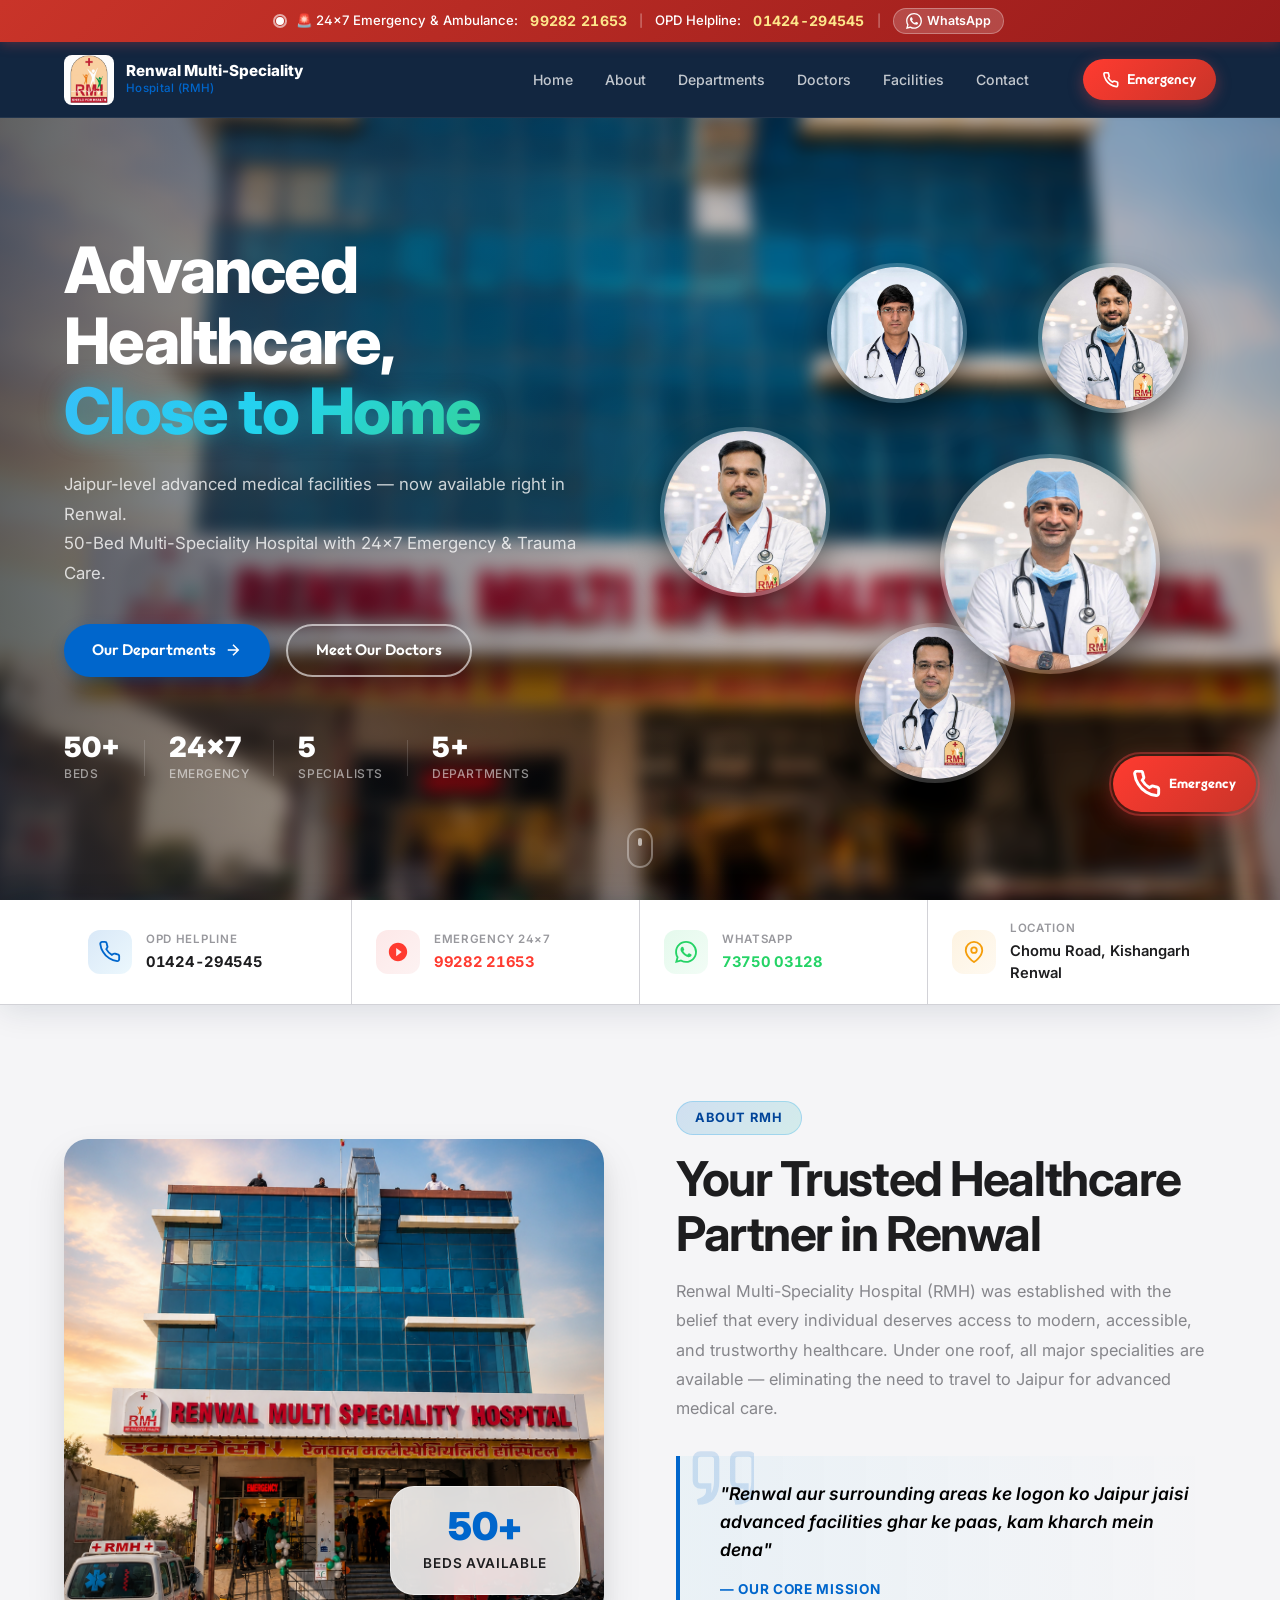
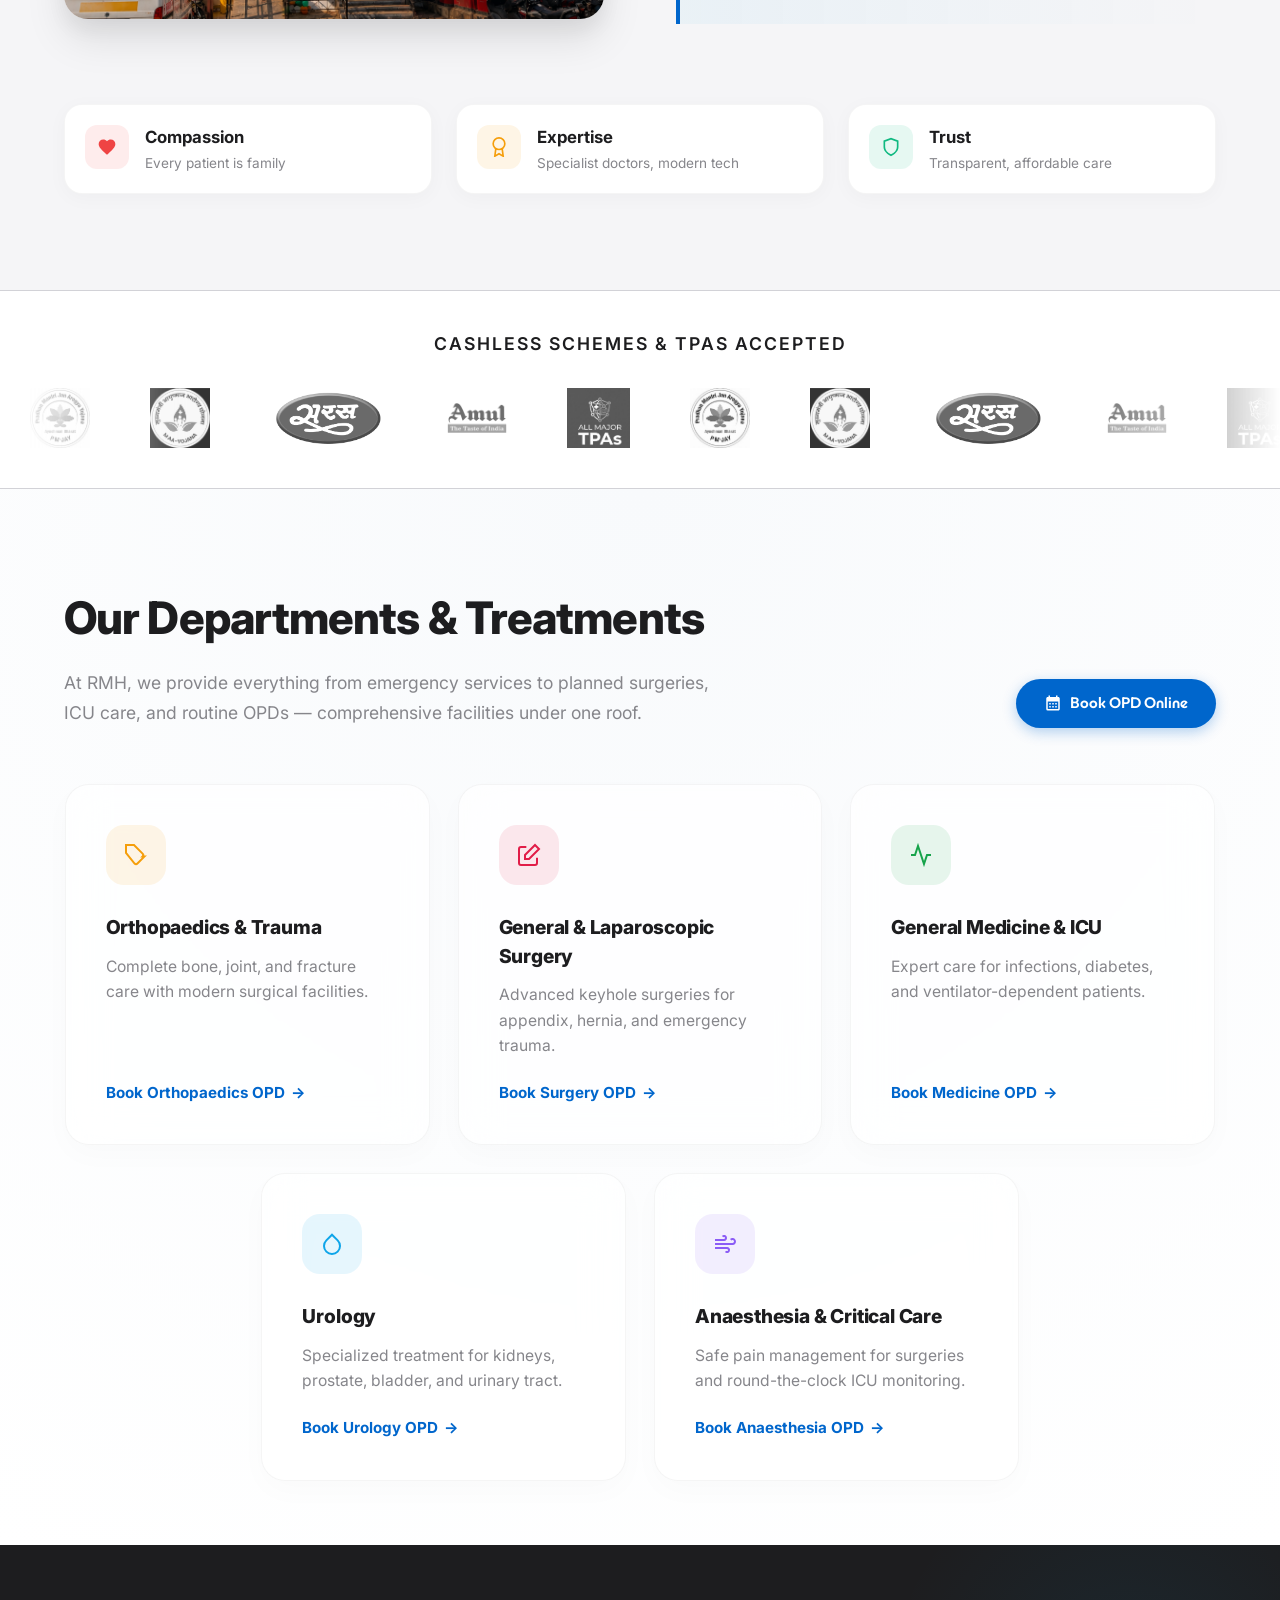
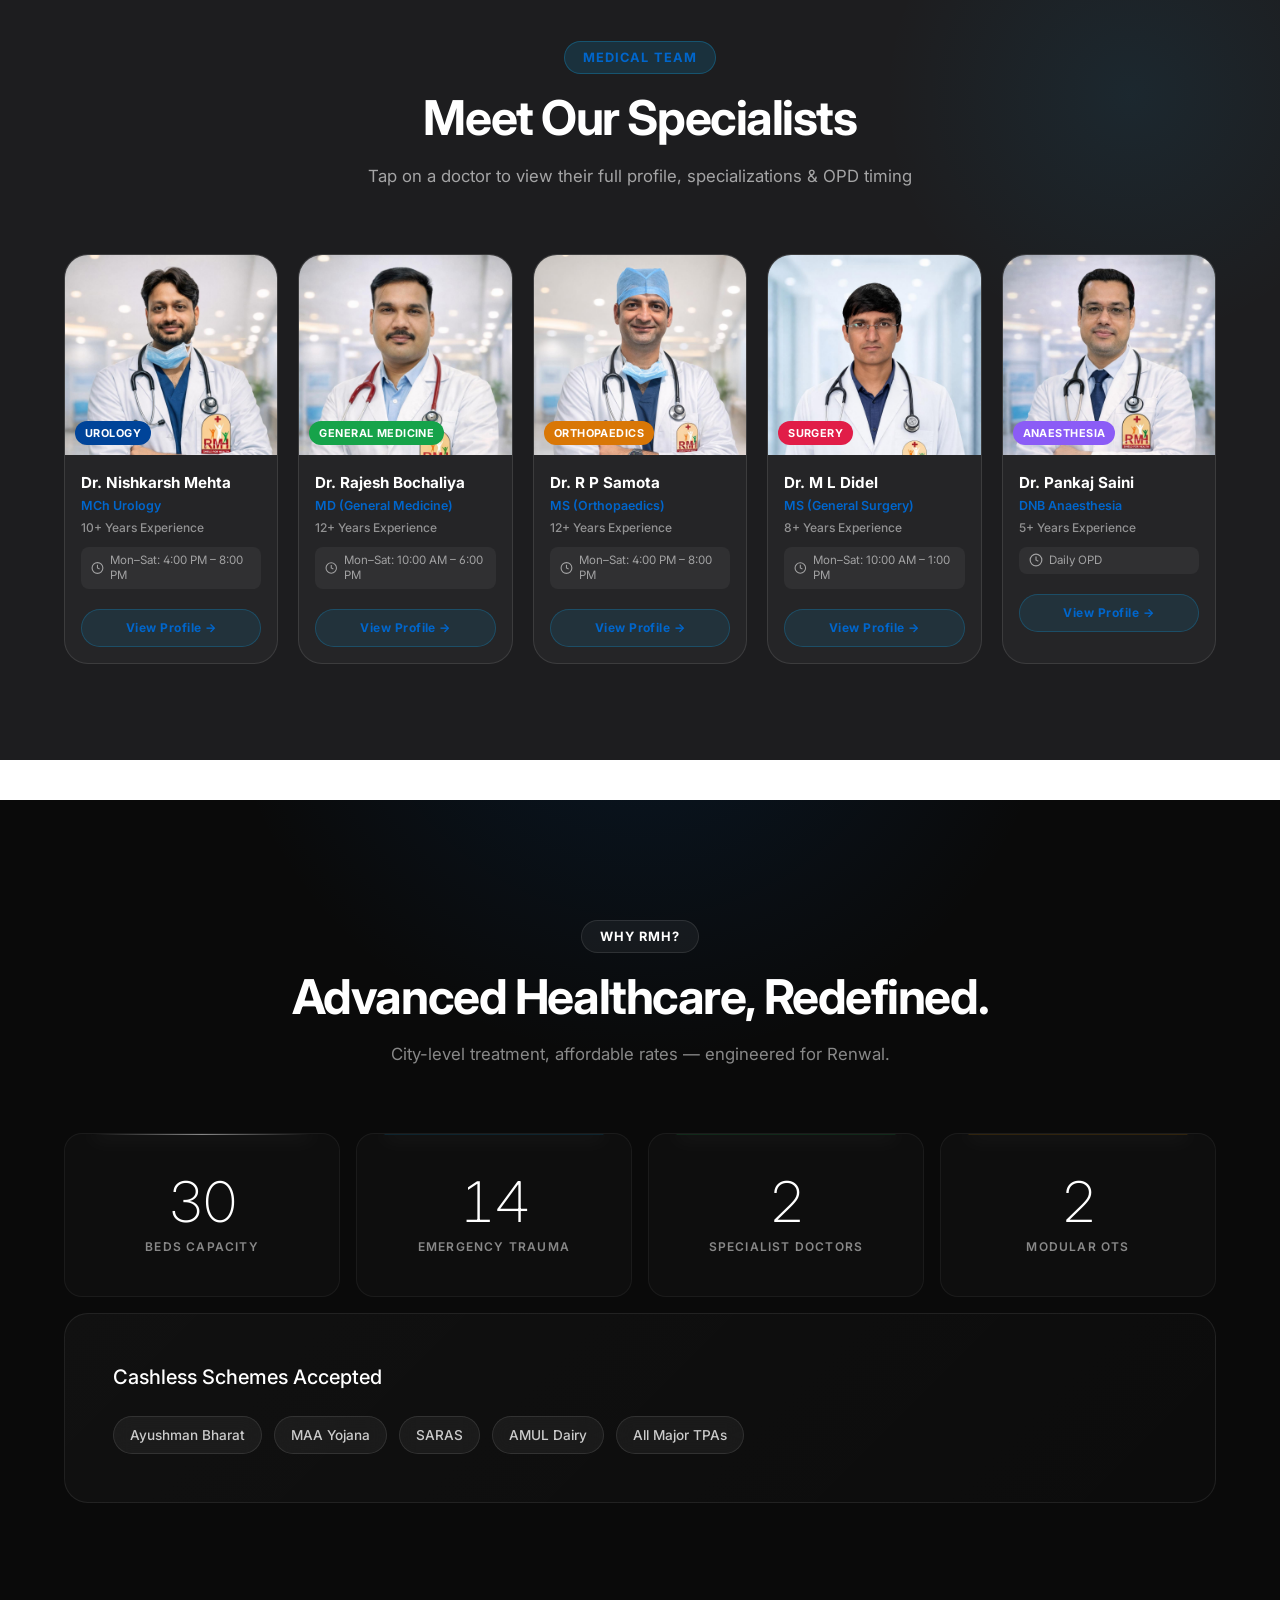
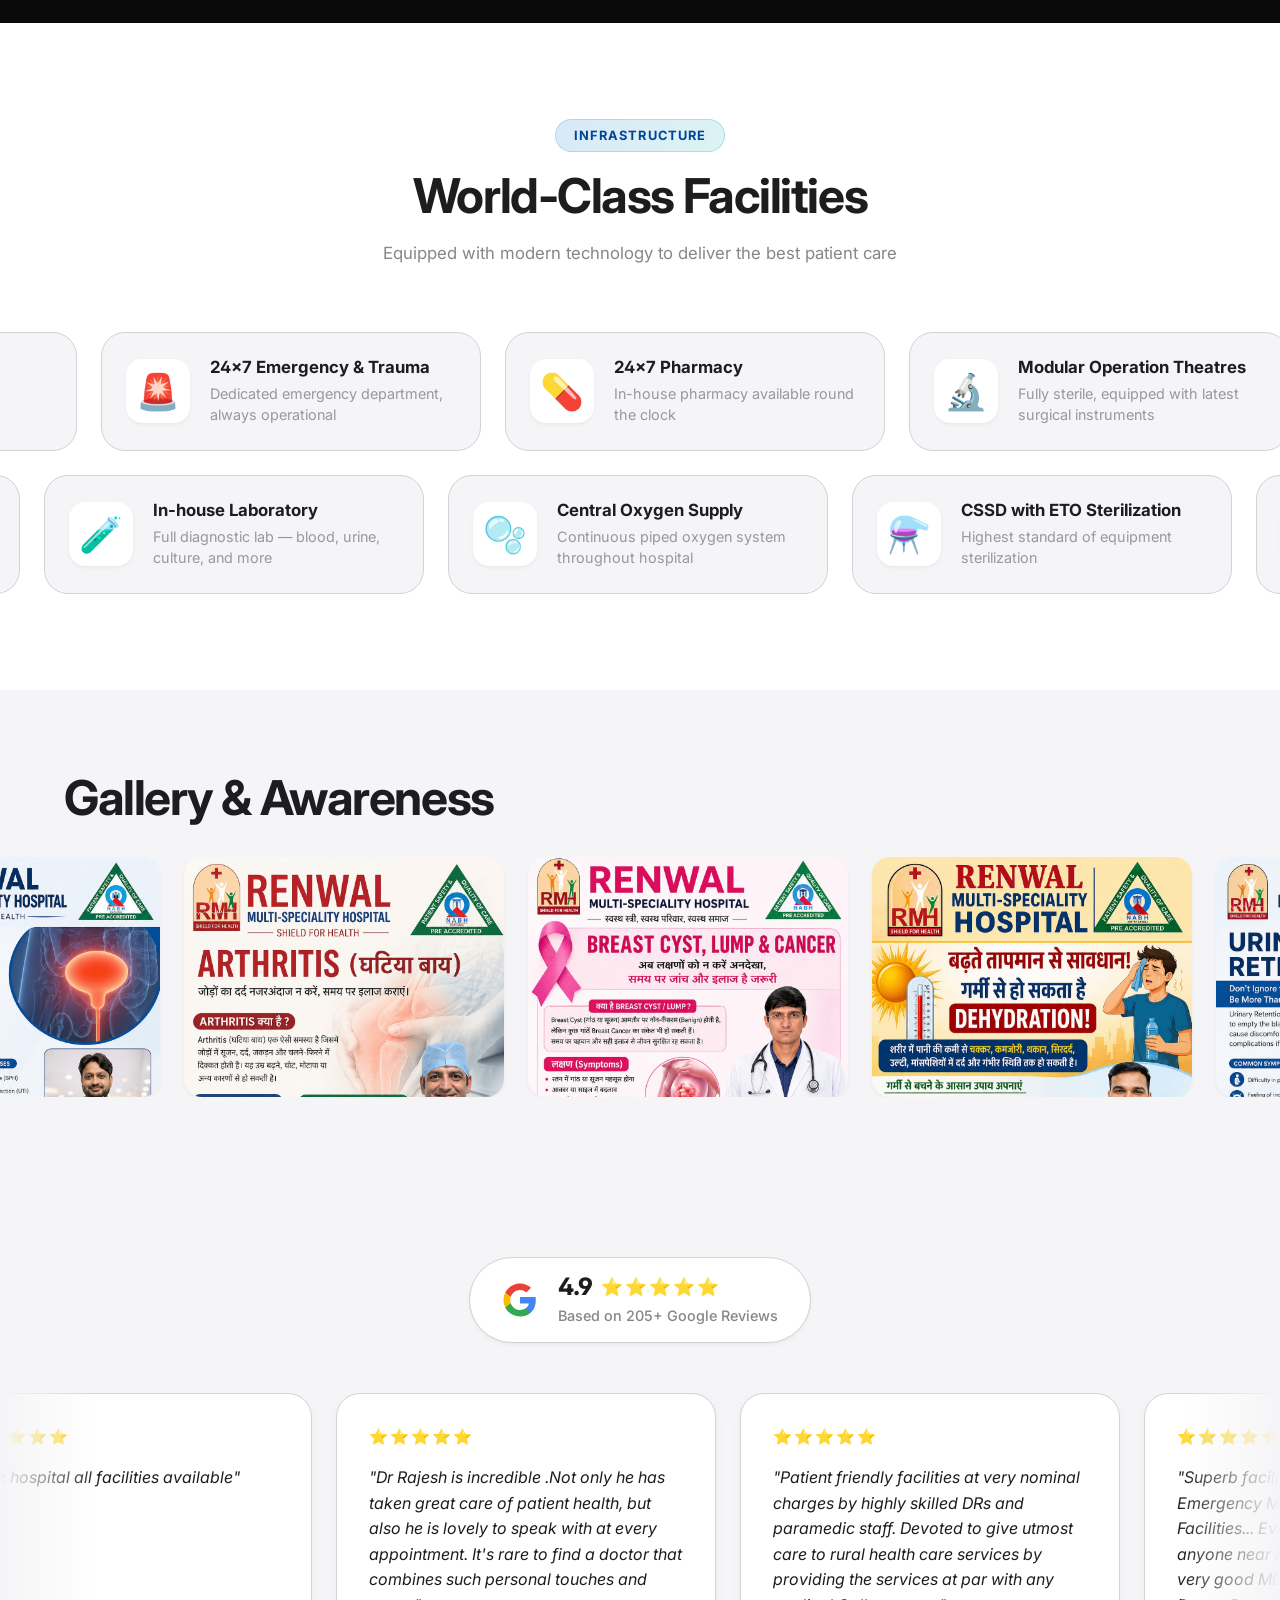
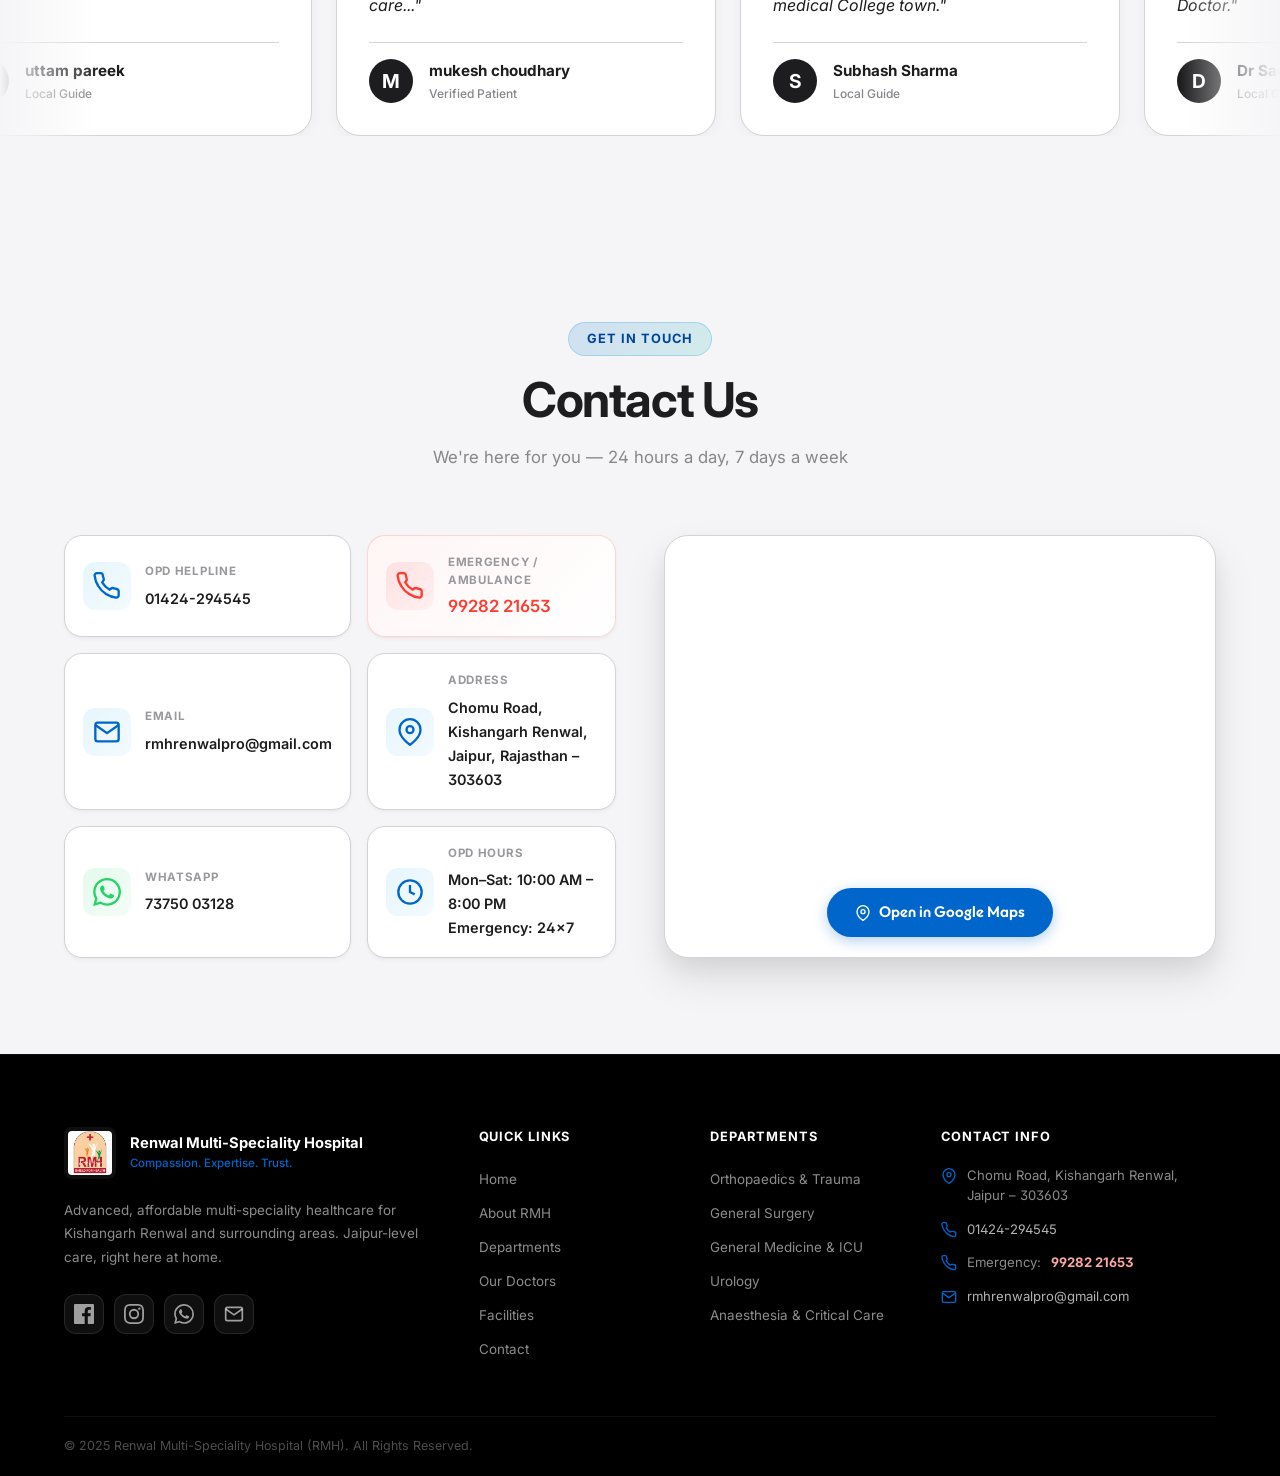
==== commit fc4b9931: "feat: implement snap carousel with peek effect and pagination dots for medical team on mobile" ====
--- a/index.html
+++ b/index.html
@@ -524,6 +524,14 @@
           </div>
           <div class="doctor-view-btn">View Profile →</div>
         </div>
+            </div>
+      <!-- Carousel Indicators for Mobile -->
+      <div class="carousel-indicators" id="doctor-indicators">
+        <div class="indicator active"></div>
+        <div class="indicator"></div>
+        <div class="indicator"></div>
+        <div class="indicator"></div>
+        <div class="indicator"></div>
       </div>
     </div>
   </section>
--- a/style.css
+++ b/style.css
@@ -2840,8 +2840,8 @@
     scroll-snap-type: x mandatory;
     gap: 16px !important;
     padding-bottom: 24px !important;
-    padding-left: 16px !important;
-    padding-right: 16px !important;
+    padding-left: 7.5vw !important; 
+    padding-right: 7.5vw !important;
     -webkit-overflow-scrolling: touch;
     scrollbar-width: none; /* Firefox */
   }
@@ -2851,7 +2851,7 @@
   .doctors-grid::after, 
   .facilities-grid::after {
     content: '';
-    flex: 0 0 16px;
+    flex: 0 0 7.5vw;
   }
 
   .dept-clean-grid::-webkit-scrollbar,
@@ -3575,3 +3575,28 @@
     color: white;
   }
 }
+
+/* Carousel Indicators */
+.carousel-indicators {
+  display: none;
+  justify-content: center;
+  align-items: center;
+  gap: 6px;
+  margin-top: 24px;
+}
+@media (max-width: 900px) {
+  .carousel-indicators {
+    display: flex;
+  }
+}
+.indicator {
+  width: 12px;
+  height: 4px;
+  background: rgba(255, 255, 255, 0.2);
+  border-radius: 4px;
+  transition: all 0.3s ease;
+}
+.indicator.active {
+  width: 24px;
+  background: var(--white);
+}
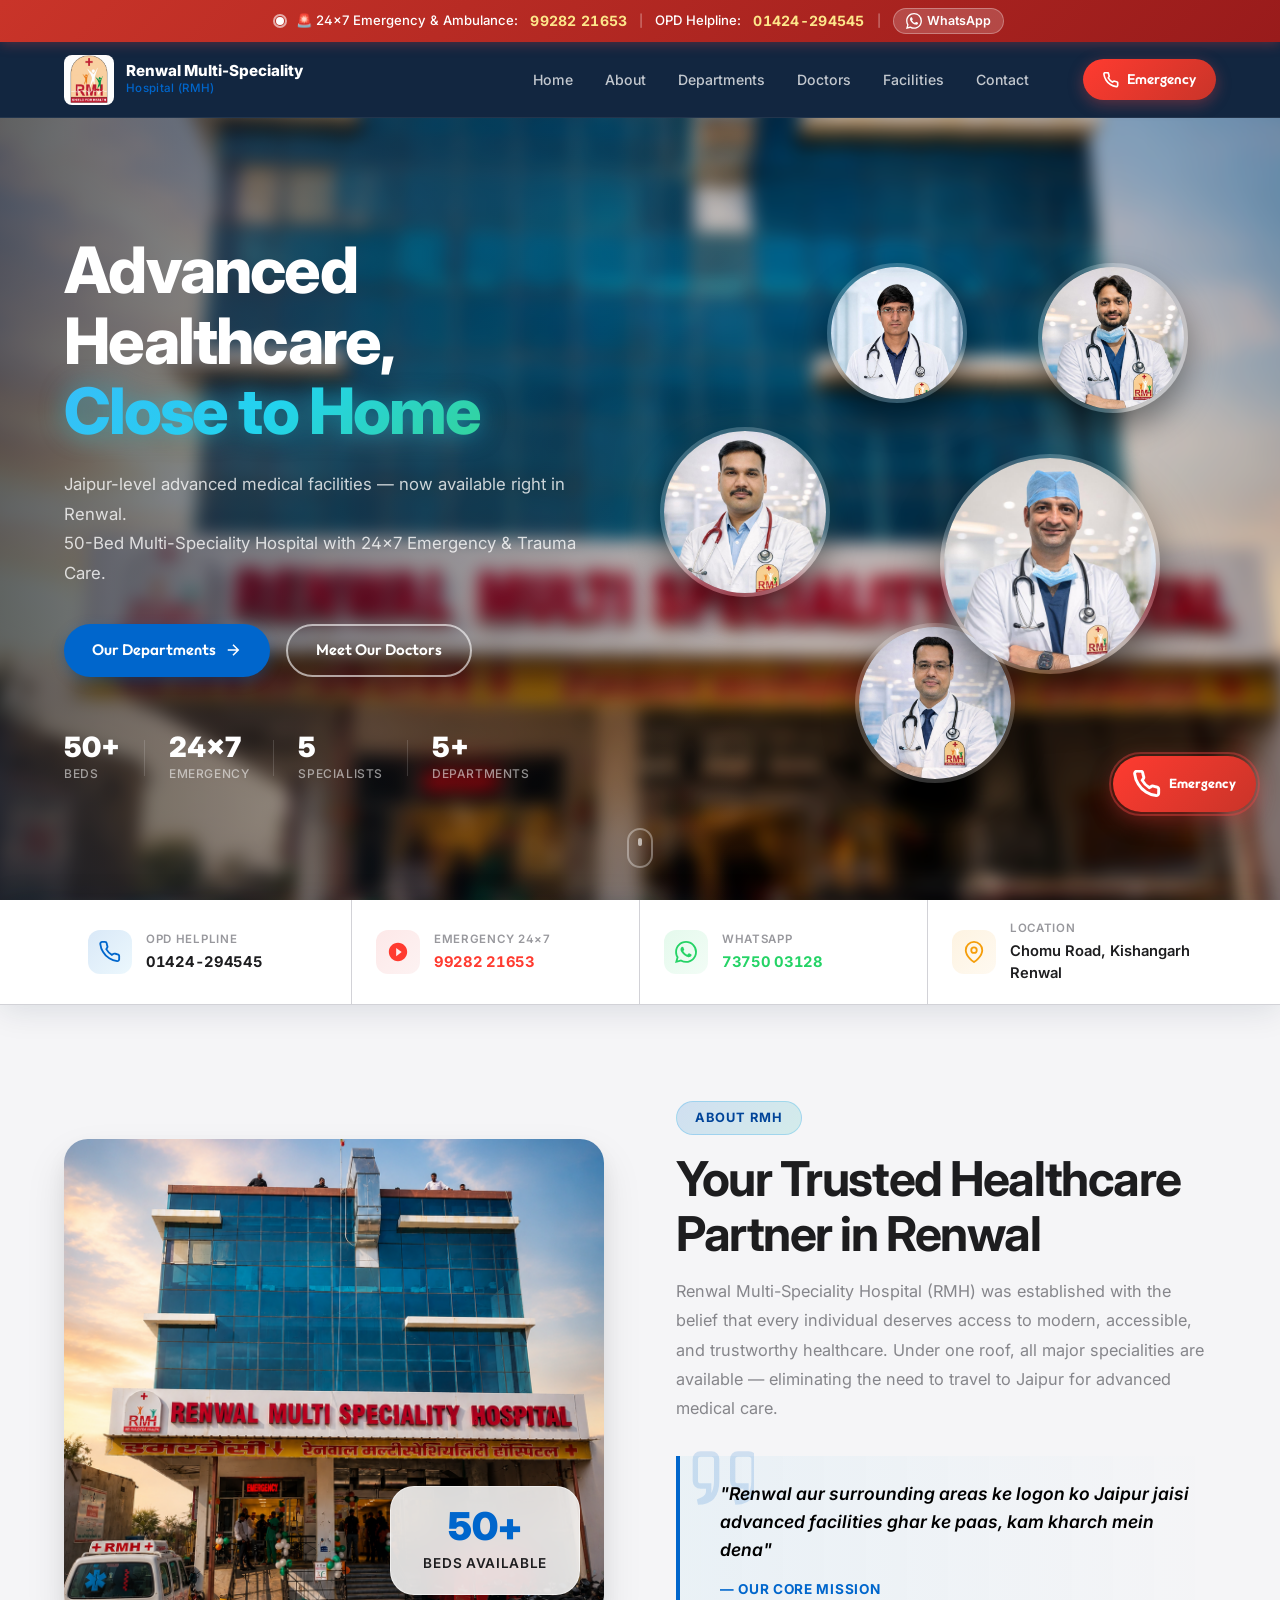
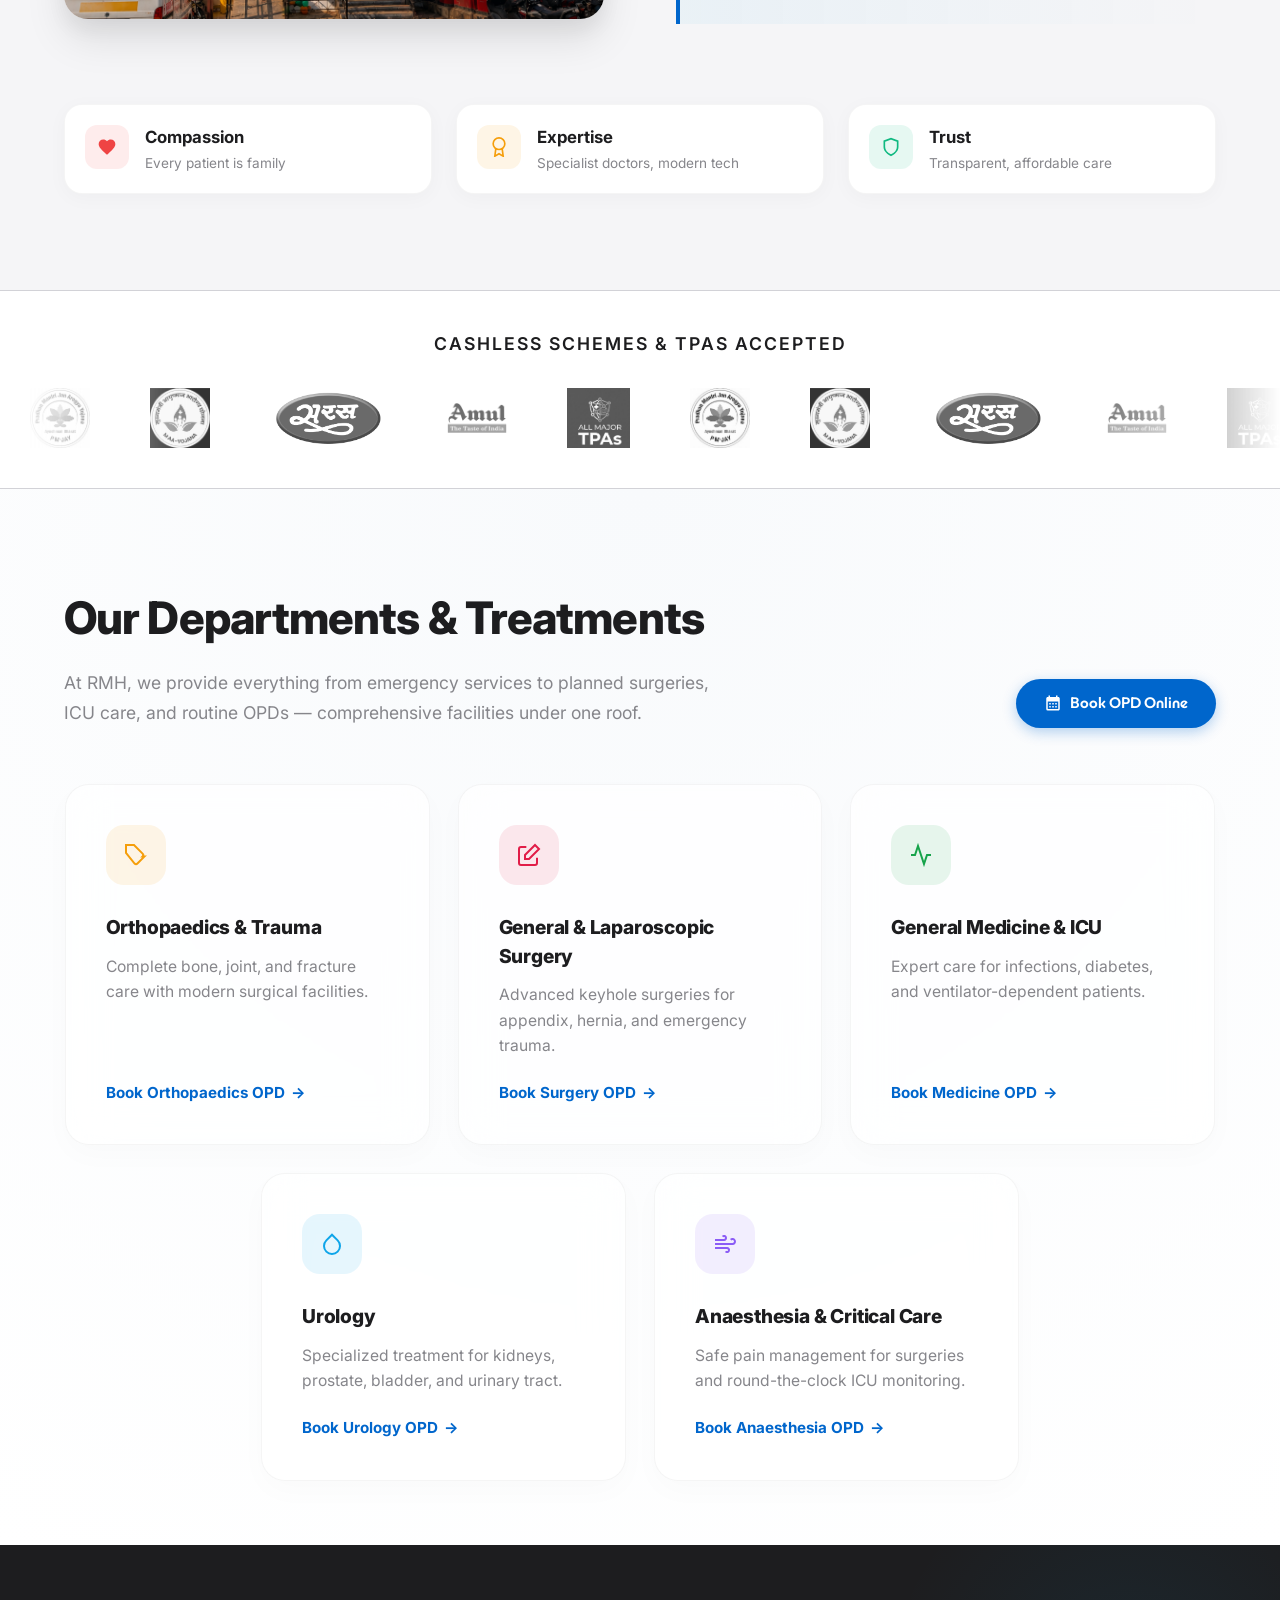
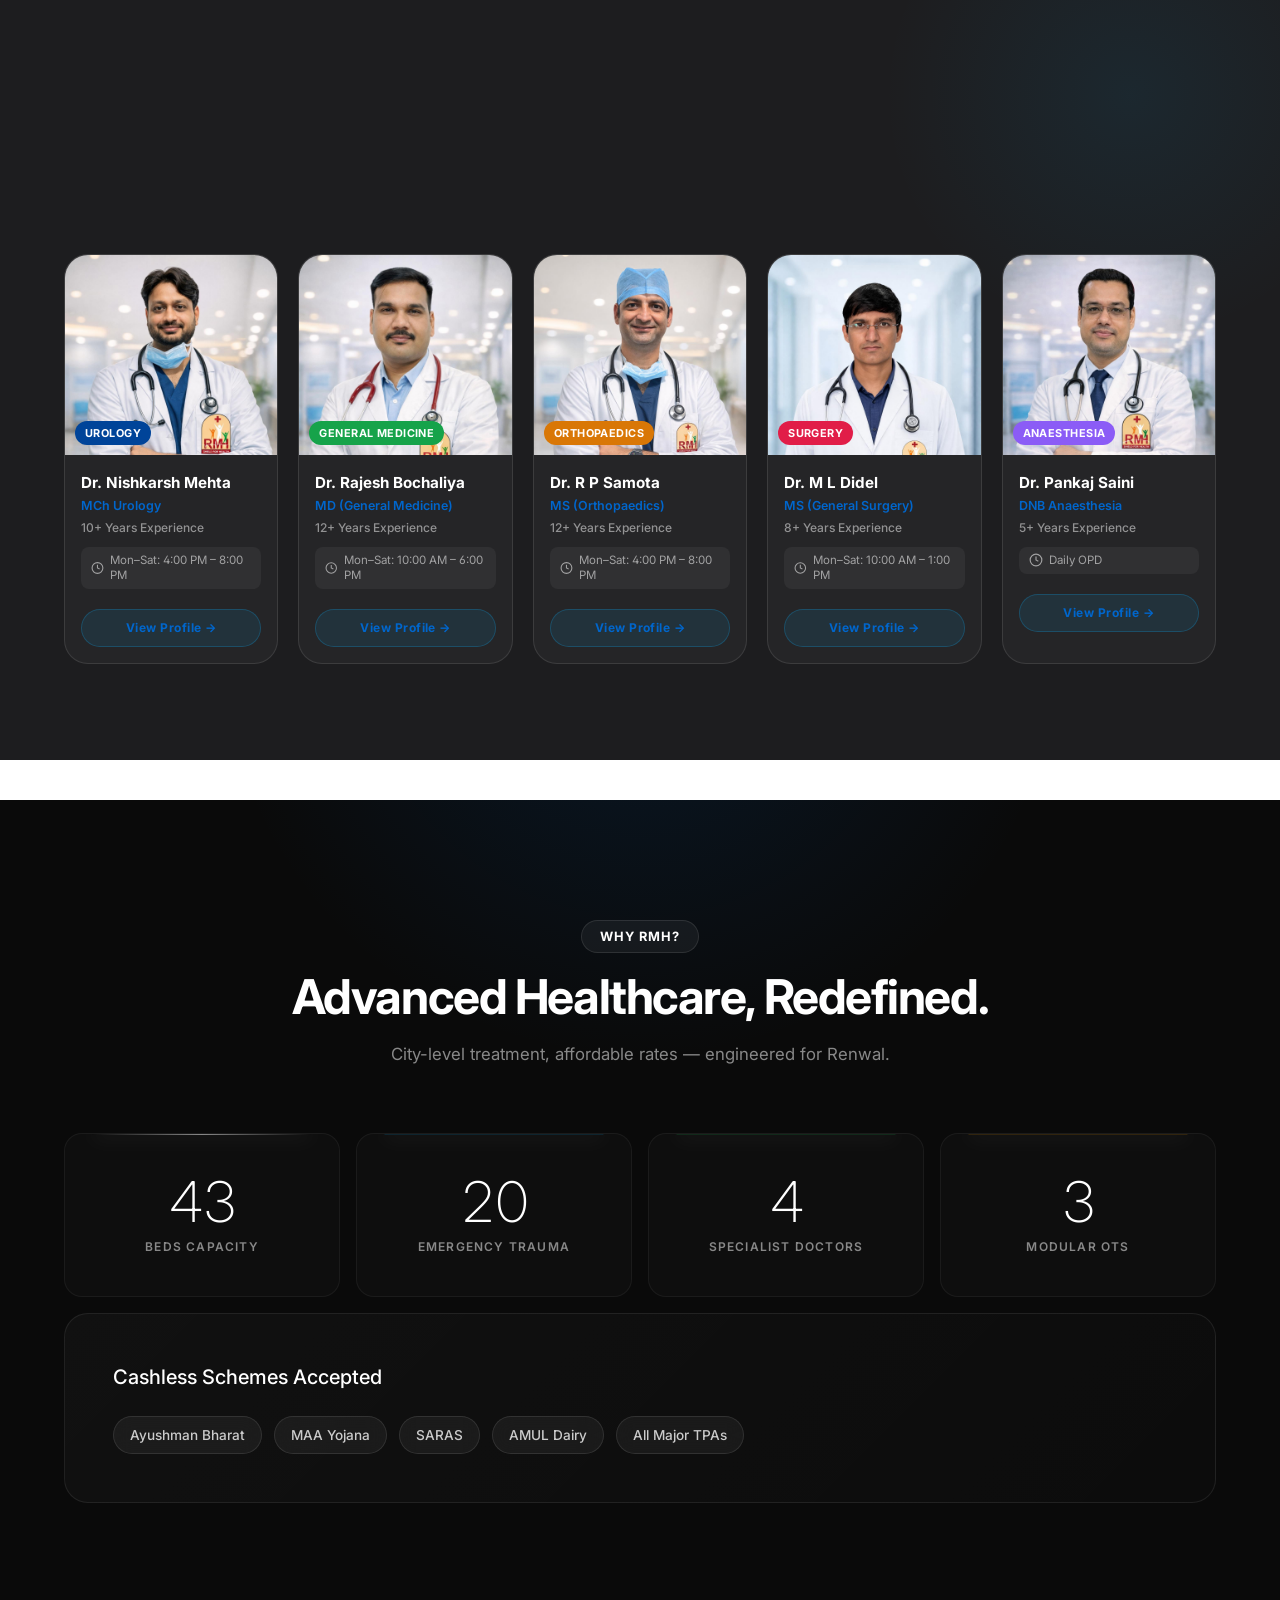
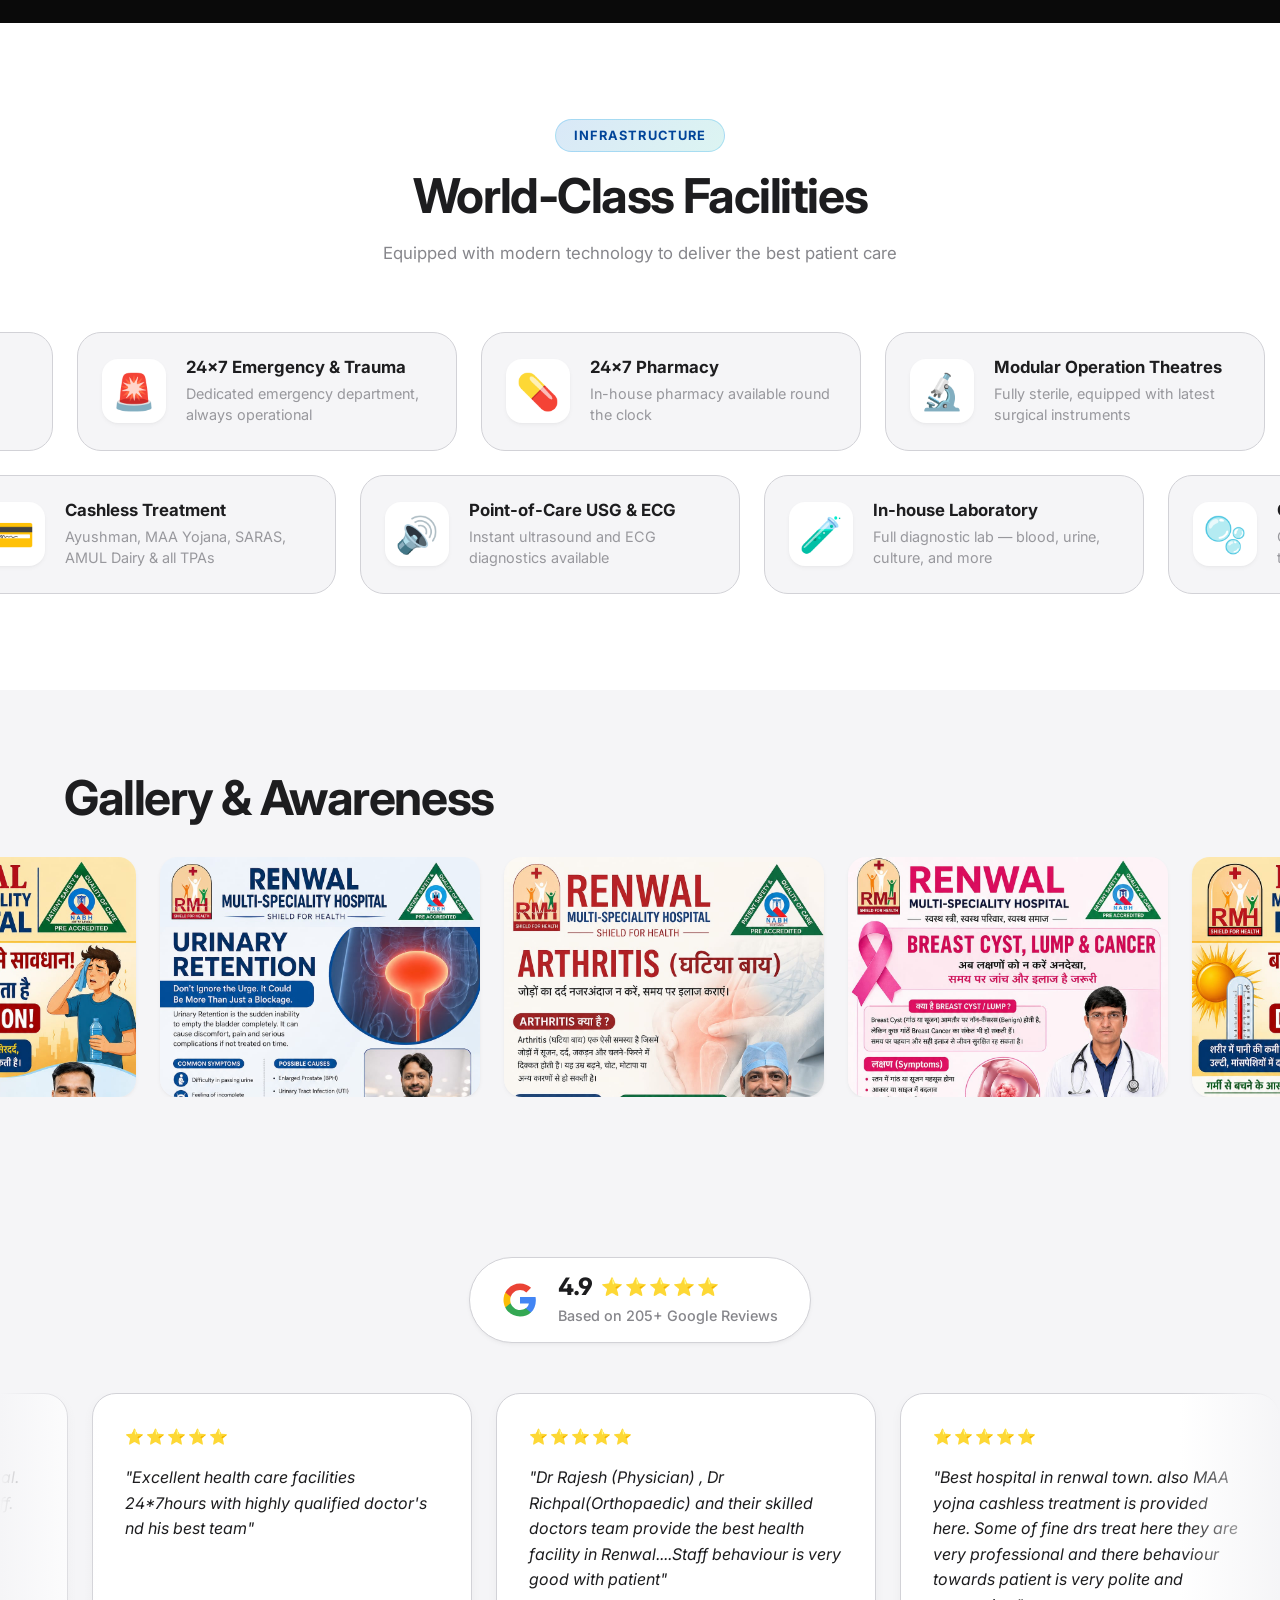
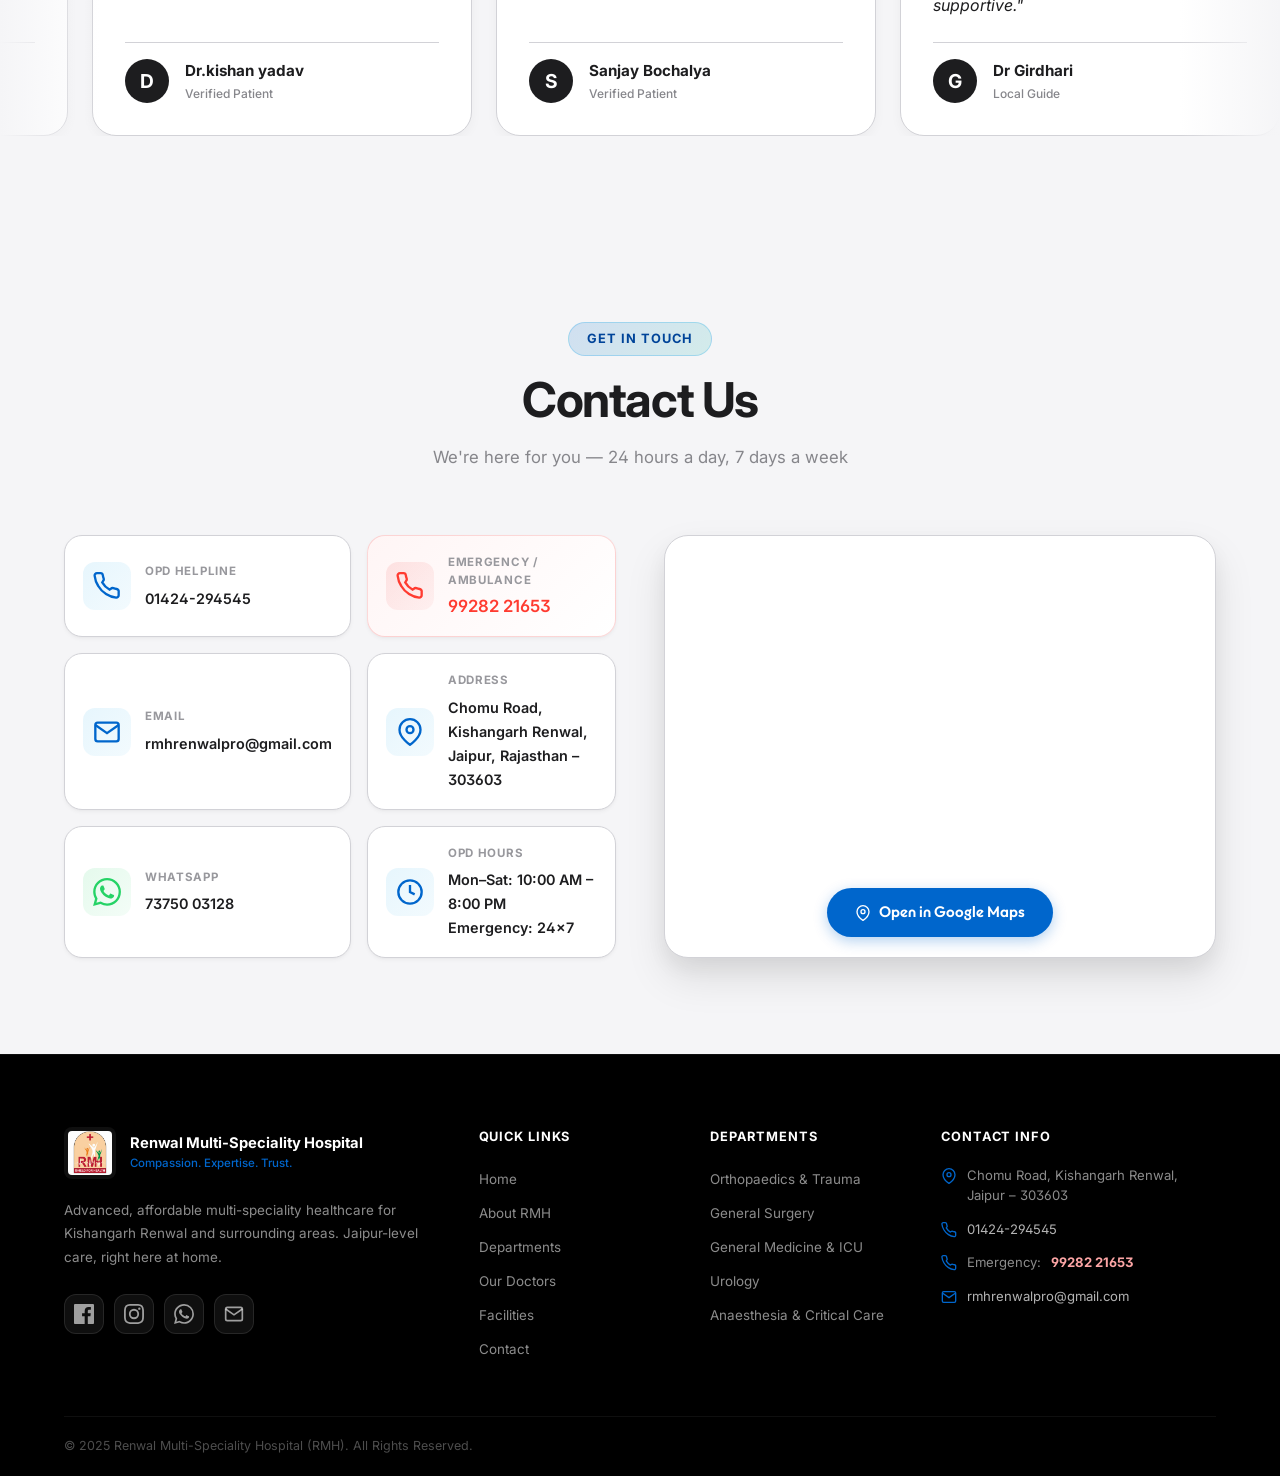
==== commit ad6c7ac4: "feat: upgrade mobile doctors carousel to 3D Swiper coverflow with center initial slide" ====
--- a/index.html
+++ b/index.html
@@ -10,6 +10,7 @@
   <link rel="preconnect" href="https://fonts.gstatic.com" crossorigin />
   <link href="https://fonts.googleapis.com/css2?family=Outfit:wght@300;400;500;600;700;800;900&family=Inter:wght@300;400;500;600&display=swap" rel="stylesheet" />
   <link rel="stylesheet" href="style.css" />
+  <link rel="stylesheet" href="https://cdn.jsdelivr.net/npm/swiper@11/swiper-bundle.min.css" />
 </head>
 <body>
 
@@ -438,9 +439,10 @@
         <h2 class="section-title">Meet Our Specialists</h2>
         <p class="section-desc">Tap on a doctor to view their full profile, specializations &amp; OPD timing</p>
       </div>
-      <div class="doctors-grid reveal">
-
-        <div class="doctor-card" data-delay="0" data-doctor="nishkarsh" role="button" tabindex="0" aria-label="View Dr. Nishkarsh Mehta profile">
+      <div class="swiper doctors-swiper reveal">
+        <div class="swiper-wrapper">
+
+        <div class="swiper-slide doctor-card" data-delay="0" data-doctor="nishkarsh" role="button" tabindex="0" aria-label="View Dr. Nishkarsh Mehta profile">
           <div class="doctor-img-wrap">
             <img src="doctor/dr_nishkarsh.webp" alt="Dr. Nishkarsh Mehta" class="doctor-img" />
             <div class="doctor-dept-badge">Urology</div>
@@ -457,7 +459,7 @@
           <div class="doctor-view-btn">View Profile →</div>
         </div>
 
-        <div class="doctor-card" data-delay="1" data-doctor="rajesh" role="button" tabindex="0" aria-label="View Dr. Rajesh Bochaliya profile">
+        <div class="swiper-slide doctor-card" data-delay="1" data-doctor="rajesh" role="button" tabindex="0" aria-label="View Dr. Rajesh Bochaliya profile">
           <div class="doctor-img-wrap">
             <img src="doctor/dr_rajesh.webp" alt="Dr. Rajesh Bochaliya" class="doctor-img" />
             <div class="doctor-dept-badge" style="--bg: #16a34a;">General Medicine</div>
@@ -474,7 +476,7 @@
           <div class="doctor-view-btn">View Profile →</div>
         </div>
 
-        <div class="doctor-card" data-delay="2" data-doctor="samota" role="button" tabindex="0" aria-label="View Dr. R P Samota profile">
+        <div class="swiper-slide doctor-card" data-delay="2" data-doctor="samota" role="button" tabindex="0" aria-label="View Dr. R P Samota profile">
           <div class="doctor-img-wrap">
             <img src="doctor/dr_r_p_samota.webp" alt="Dr. R P Samota" class="doctor-img" />
             <div class="doctor-dept-badge" style="--bg: #d97706;">Orthopaedics</div>
@@ -491,7 +493,7 @@
           <div class="doctor-view-btn">View Profile →</div>
         </div>
 
-        <div class="doctor-card" data-delay="3" data-doctor="didel" role="button" tabindex="0" aria-label="View Dr. M L Didel profile">
+        <div class="swiper-slide doctor-card" data-delay="3" data-doctor="didel" role="button" tabindex="0" aria-label="View Dr. M L Didel profile">
           <div class="doctor-img-wrap">
             <img src="doctor/dr_ml_didel.webp" alt="Dr. M L Didel" class="doctor-img" />
             <div class="doctor-dept-badge" style="--bg: #e11d48;">Surgery</div>
@@ -508,7 +510,7 @@
           <div class="doctor-view-btn">View Profile →</div>
         </div>
 
-        <div class="doctor-card" data-delay="4" data-doctor="pankaj" role="button" tabindex="0" aria-label="View Dr. Pankaj Saini profile">
+        <div class="swiper-slide doctor-card" data-delay="4" data-doctor="pankaj" role="button" tabindex="0" aria-label="View Dr. Pankaj Saini profile">
           <div class="doctor-img-wrap">
             <img src="doctor/dr_pankaj.webp" alt="Dr. Pankaj Saini" class="doctor-img" />
             <div class="doctor-dept-badge" style="--bg: #8b5cf6;">Anaesthesia</div>
@@ -525,13 +527,13 @@
           <div class="doctor-view-btn">View Profile →</div>
         </div>
             </div>
-      <!-- Carousel Indicators for Mobile -->
-      <div class="carousel-indicators" id="doctor-indicators">
-        <div class="indicator active"></div>
+      
         <div class="indicator"></div>
         <div class="indicator"></div>
         <div class="indicator"></div>
         <div class="indicator"></div>
+              </div>
+        <div class="swiper-pagination"></div>
       </div>
     </div>
   </section>
@@ -1247,6 +1249,7 @@
     </button>
   </div>
 
+  <script src="https://cdn.jsdelivr.net/npm/swiper@11/swiper-bundle.min.js"></script>
   <script src="script.js"></script>
 </body>
 </html>
--- a/style.css
+++ b/style.css
@@ -1184,11 +1184,7 @@
   color: rgba(255,255,255,0.6);
 }
 
-.doctors-grid {
-  display: grid;
-  grid-template-columns: repeat(5, 1fr);
-  gap: 20px;
-}
+
 
 .doctor-card {
   background: rgba(255,255,255,0.04);
@@ -2830,7 +2826,7 @@
 
 @media (max-width: 768px) {
   /* SWIPEABLE HORIZONTAL LISTS FOR MOBILE TO SAVE SPACE */
-  .dept-clean-grid, .doctors-grid, .facilities-grid {
+  .dept-clean-grid, .facilities-grid {
     display: flex !important;
     flex-wrap: nowrap !important;
     overflow-x: auto !important;
@@ -2840,27 +2836,22 @@
     scroll-snap-type: x mandatory;
     gap: 16px !important;
     padding-bottom: 24px !important;
-    padding-left: 7.5vw !important; 
-    padding-right: 7.5vw !important;
+    
     -webkit-overflow-scrolling: touch;
     scrollbar-width: none; /* Firefox */
   }
 
   /* Fix for missing right padding on horizontal scroll */
-  .dept-clean-grid::after, 
-  .doctors-grid::after, 
-  .facilities-grid::after {
+  .dept-clean-grid::after, .facilities-grid::after {
     content: '';
     flex: 0 0 7.5vw;
   }
 
-  .dept-clean-grid::-webkit-scrollbar,
-  .doctors-grid::-webkit-scrollbar,
-  .facilities-grid::-webkit-scrollbar {
+  .dept-clean-grid::-webkit-scrollbar, .facilities-grid::-webkit-scrollbar {
     display: none; /* Chrome/Safari */
   }
 
-  .dept-clean-card, .doctor-card, .facility-card {
+  .dept-clean-card, .facility-card {
     flex: 0 0 85% !important; /* Card takes 85% of screen, showing a peek of the next one */
     min-width: unset !important;
     scroll-snap-align: center;
@@ -3576,27 +3567,52 @@
   }
 }
 
-/* Carousel Indicators */
-.carousel-indicators {
-  display: none;
-  justify-content: center;
-  align-items: center;
-  gap: 6px;
-  margin-top: 24px;
-}
+
+
+/* ===== DOCTORS SWIPER ===== */
+.doctors-swiper {
+  width: 100%;
+  padding-bottom: 40px !important; /* Space for pagination */
+  overflow: hidden;
+}
+.doctors-swiper .swiper-slide {
+  height: auto;
+}
+/* Desktop Grid Fallback */
+@media (min-width: 901px) {
+  .doctors-swiper {
+    padding-bottom: 0 !important;
+    overflow: visible;
+  }
+  .doctors-swiper .swiper-wrapper {
+    display: grid !important;
+    grid-template-columns: repeat(5, 1fr);
+    gap: 20px;
+    transform: none !important;
+  }
+  .doctors-swiper .swiper-slide {
+    width: auto !important;
+  }
+  .doctors-swiper .swiper-pagination {
+    display: none;
+  }
+}
+/* Mobile Coverflow Tweaks */
 @media (max-width: 900px) {
-  .carousel-indicators {
-    display: flex;
-  }
-}
-.indicator {
-  width: 12px;
-  height: 4px;
-  background: rgba(255, 255, 255, 0.2);
-  border-radius: 4px;
-  transition: all 0.3s ease;
-}
-.indicator.active {
-  width: 24px;
-  background: var(--white);
-}
+  .doctors-swiper .swiper-slide {
+    width: 75%; /* Set specific width for coverflow */
+  }
+  /* Custom Dashes for Swiper Pagination */
+  .doctors-swiper .swiper-pagination-bullet {
+    width: 12px;
+    height: 4px;
+    border-radius: 4px;
+    background: rgba(255, 255, 255, 0.2);
+    opacity: 1;
+    transition: all 0.3s ease;
+  }
+  .doctors-swiper .swiper-pagination-bullet-active {
+    width: 24px;
+    background: var(--white);
+  }
+}
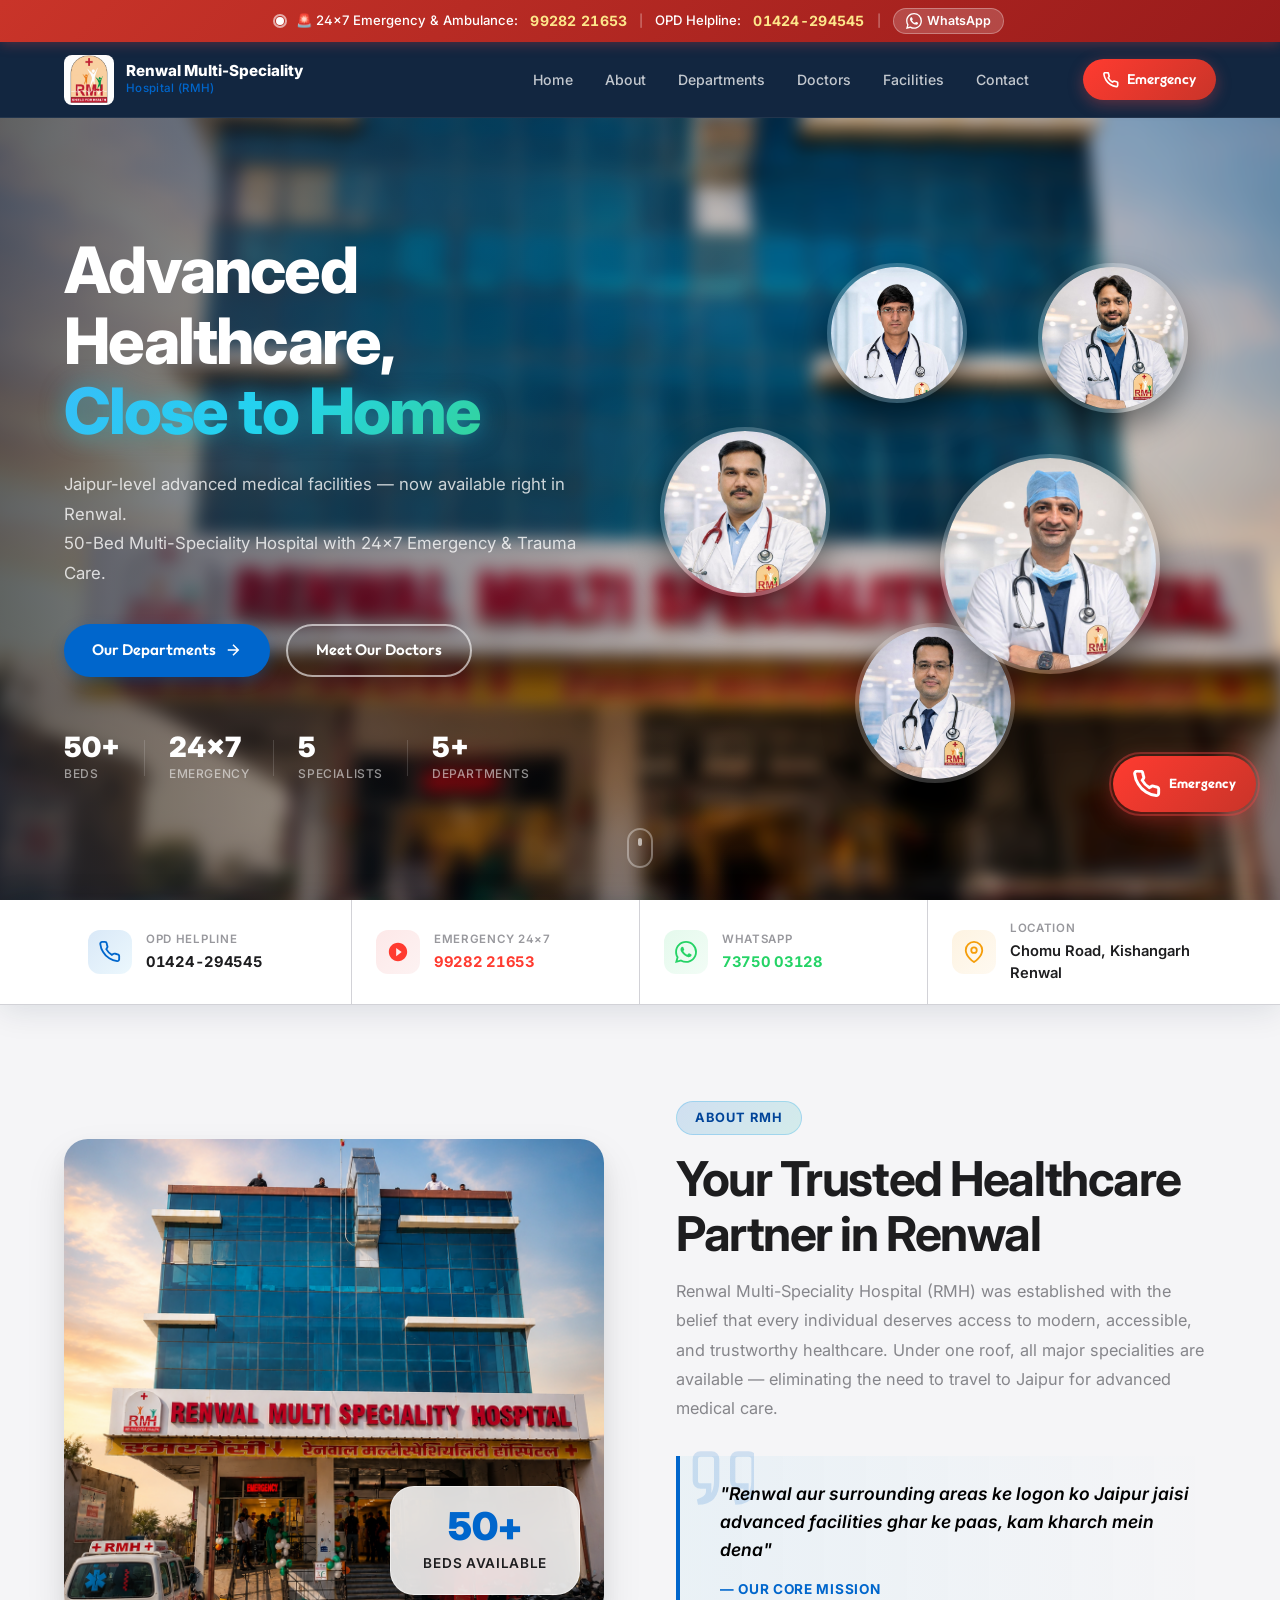
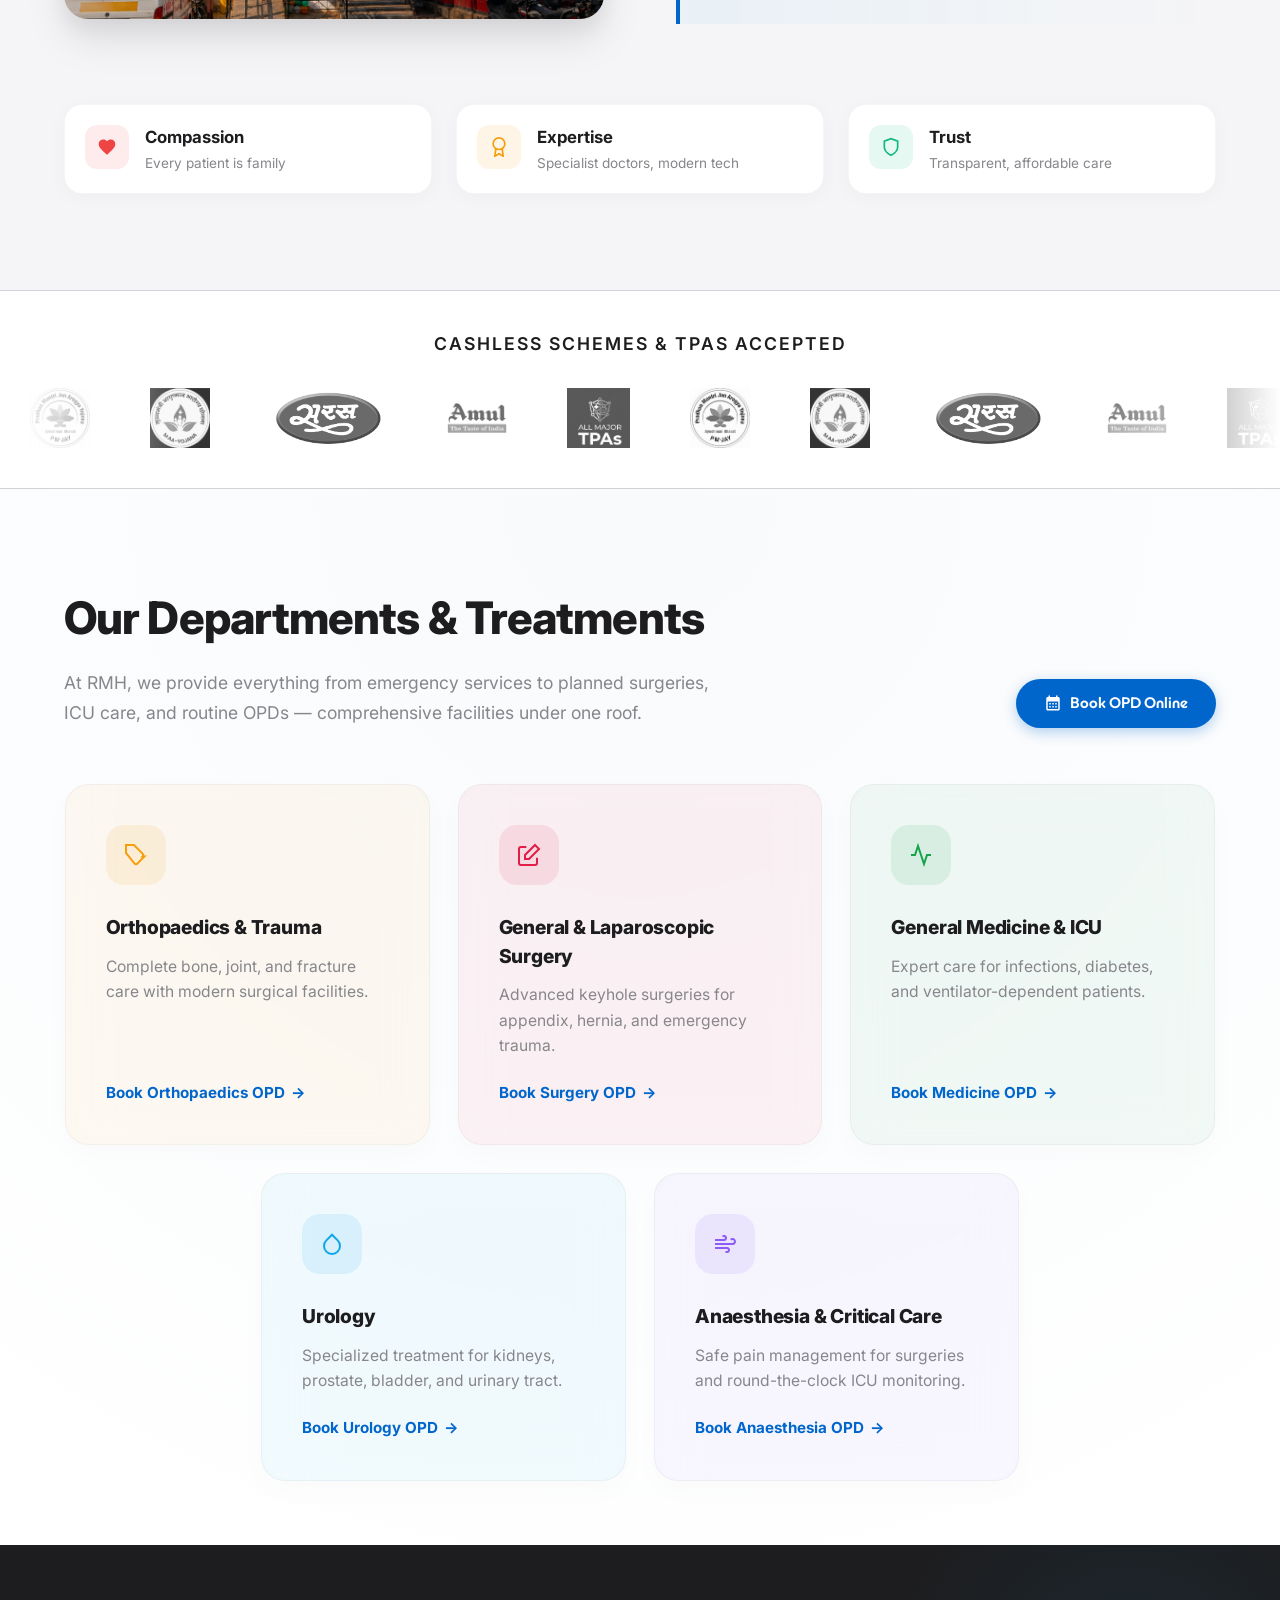
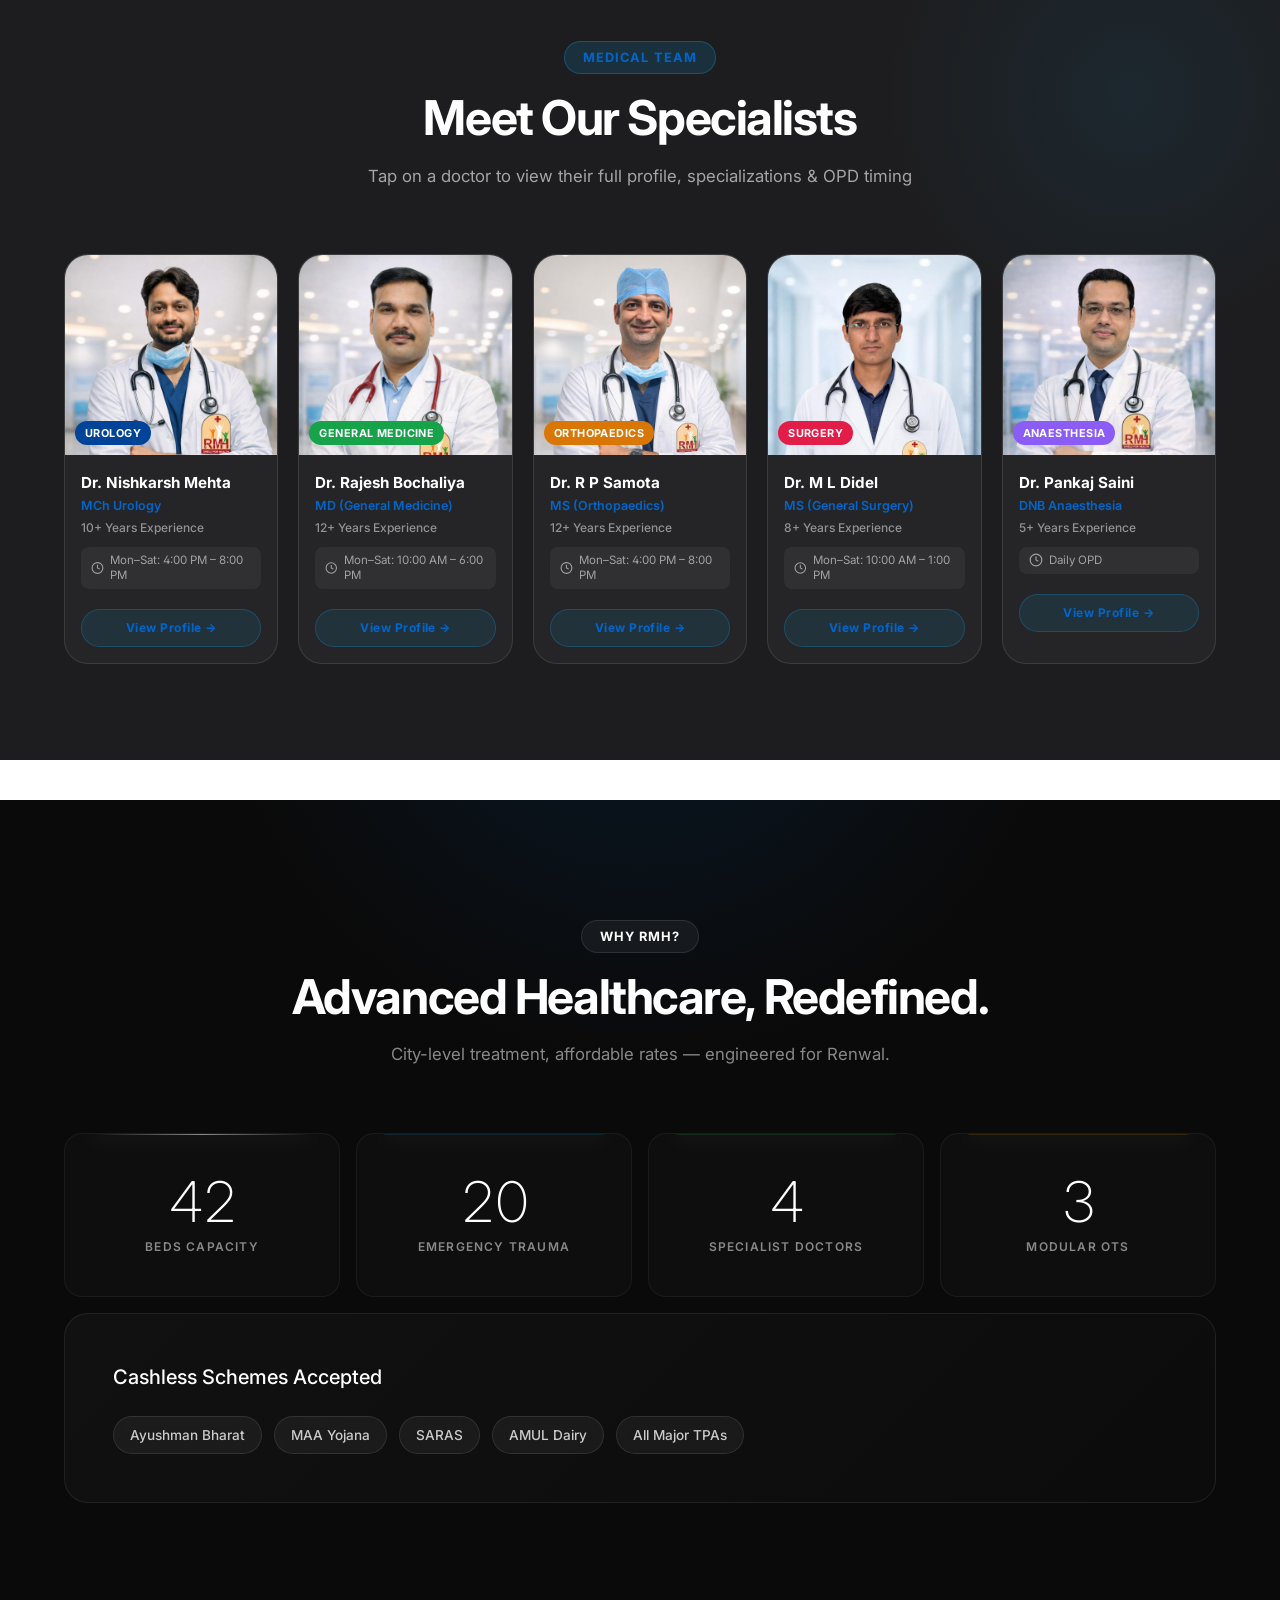
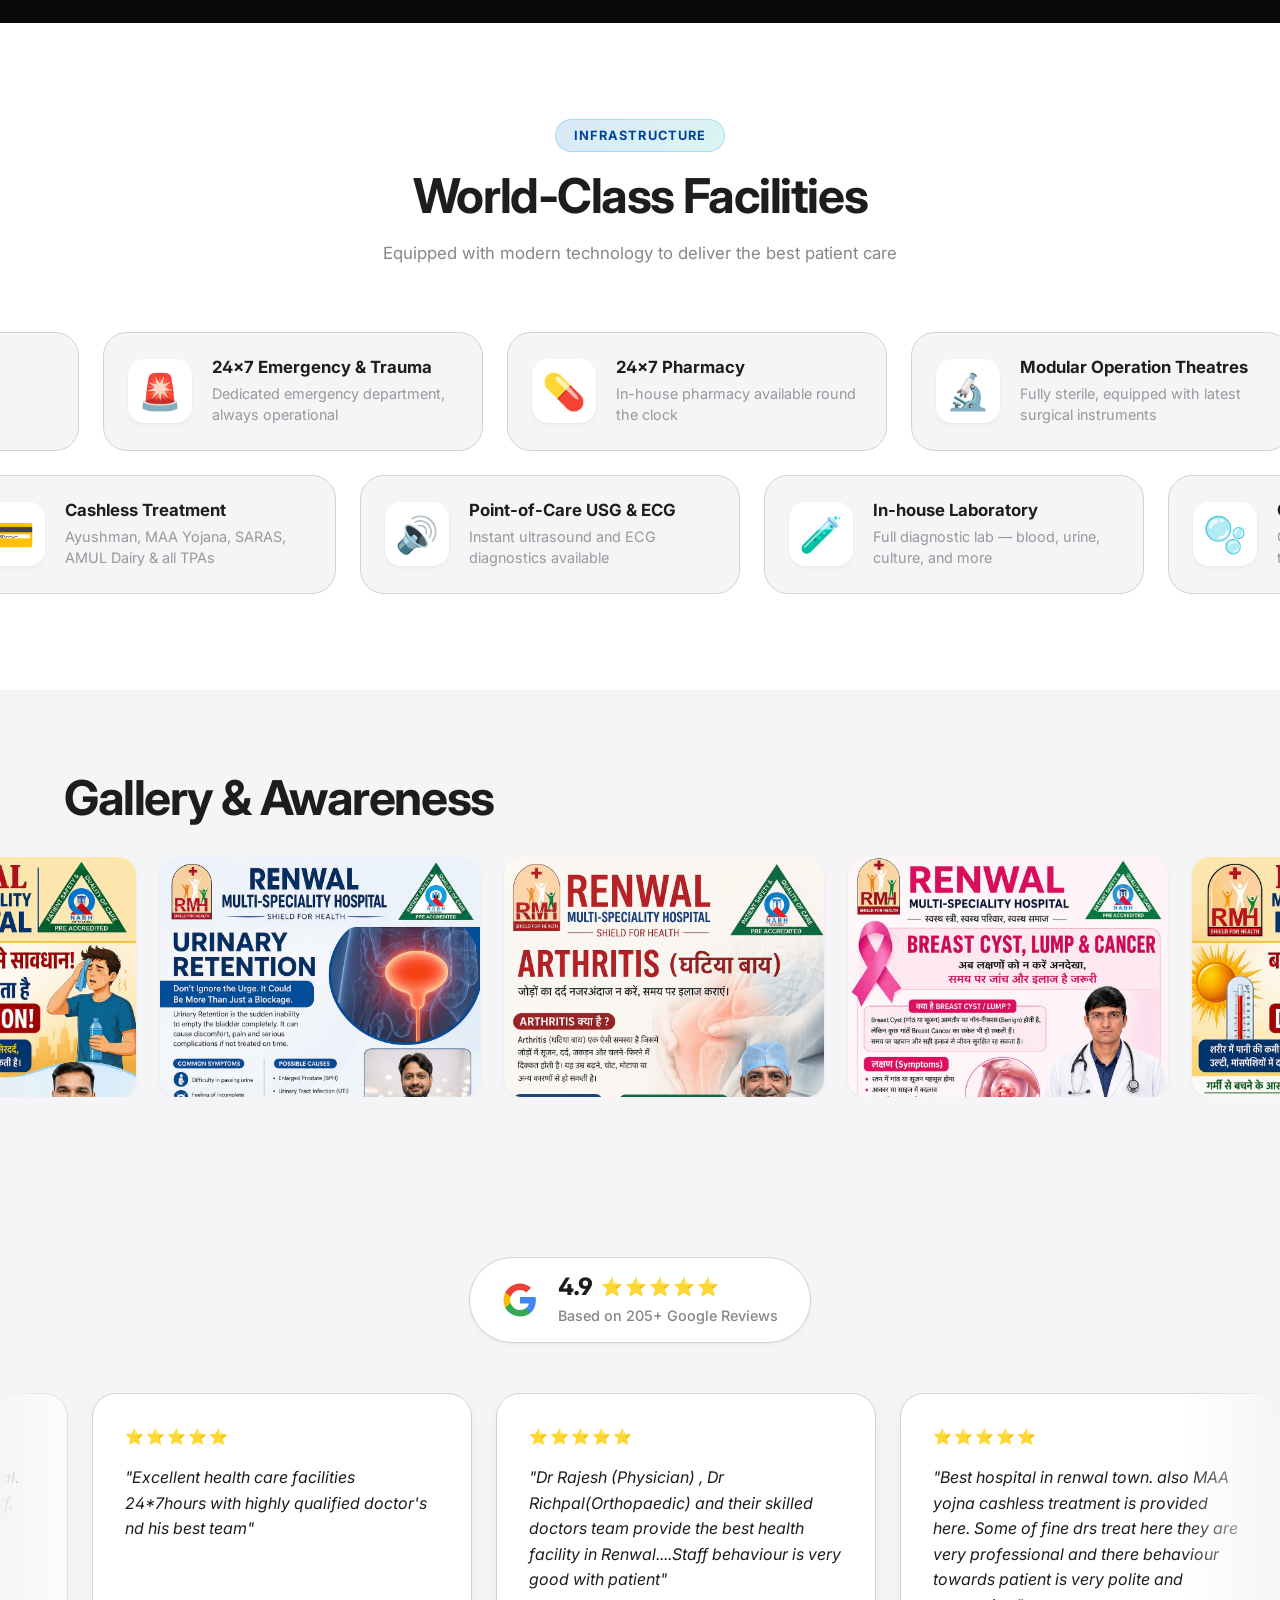
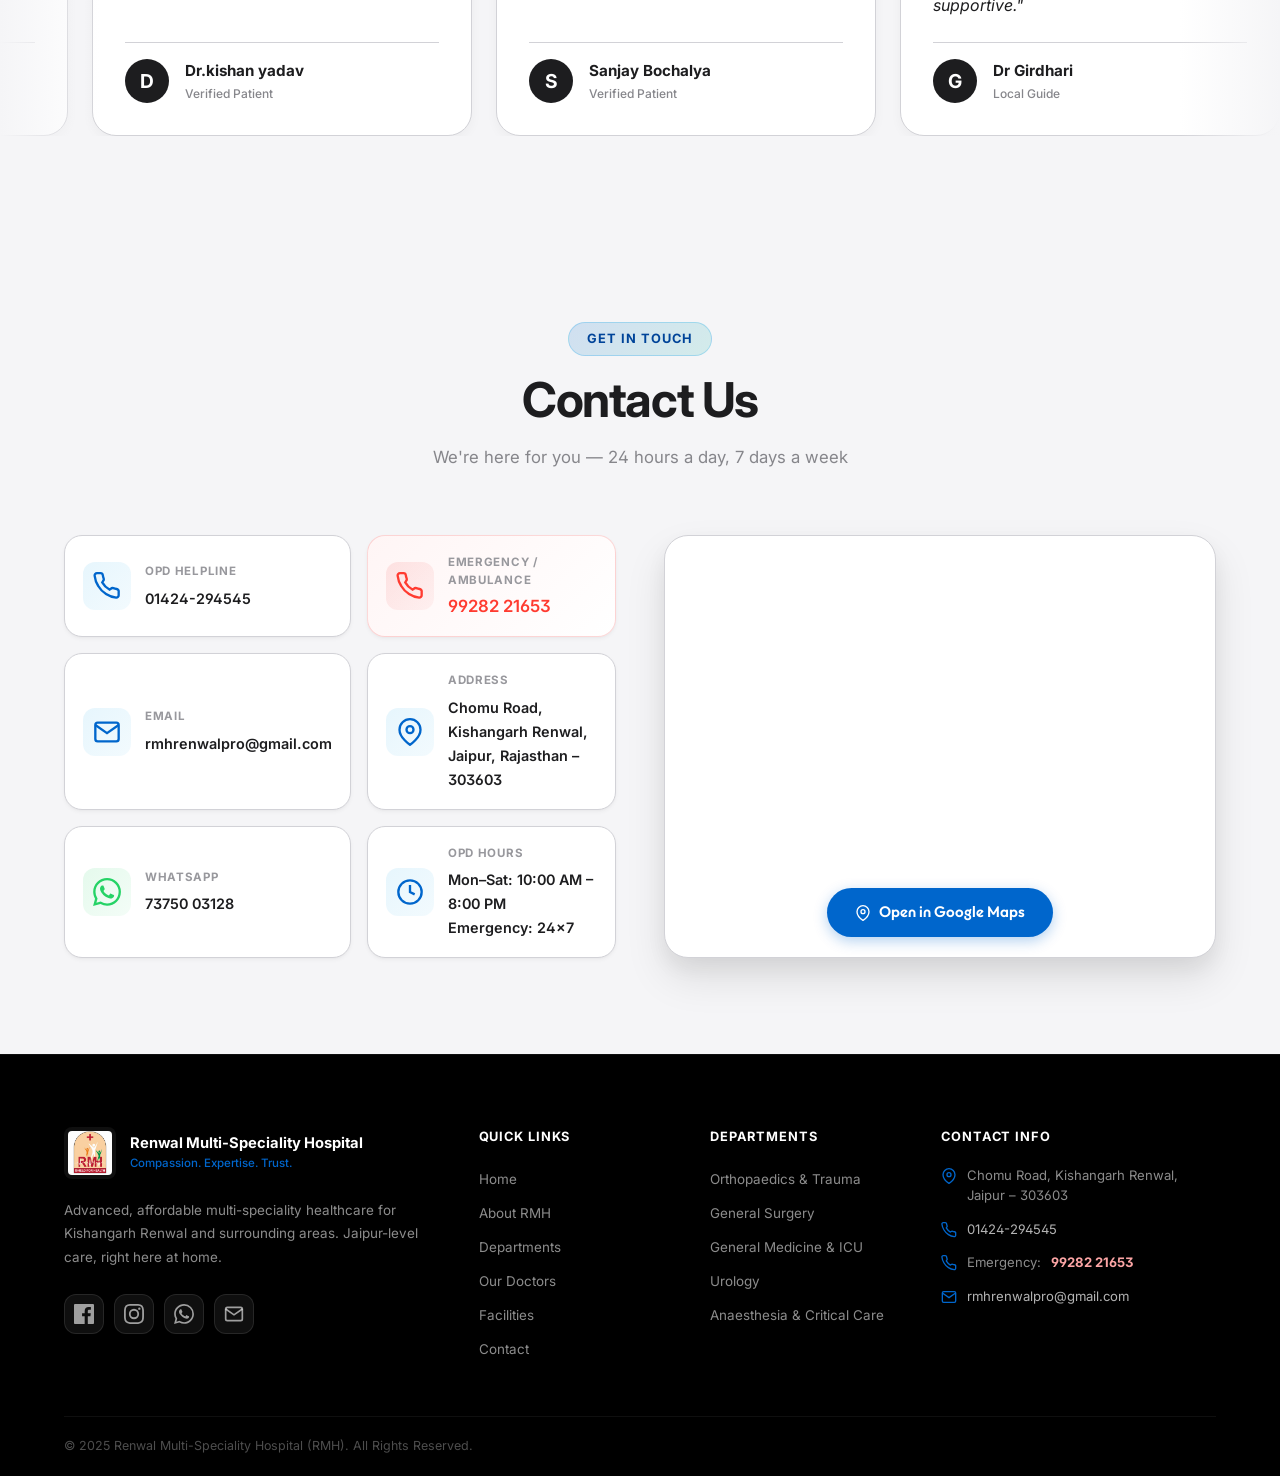
==== commit b554a0b7: "style: apply premium pastel tint backgrounds and native pagination dots to department cards on mobil" ====
--- a/index.html
+++ b/index.html
@@ -373,7 +373,7 @@
         </div>
       </div>
       <div class="dept-clean-grid reveal">
-        <div class="dept-clean-card" data-delay="0">
+        <div class="dept-clean-card" data-delay="0" style="--bg-tint: rgba(245, 158, 11, 0.05);">
           <div class="dept-card-top">
             <div class="dept-icon" style="color: #f59e0b; background: rgba(245, 158, 11, 0.1);">
               <svg width="24" height="24" fill="none" stroke="currentColor" stroke-width="2" viewBox="0 0 24 24"><path d="M20.59 13.41l-7.17 7.17a2 2 0 0 1-2.83 0L2 10V2h8l8.59 8.59a2 2 0 0 1 0 2.82z"></path><line x1="7" y1="7" x2="7.01" y2="7"></line></svg>
@@ -384,7 +384,7 @@
           <a href="https://clinic-os-inky.vercel.app/book?clinic=ortho" target="_blank">Book Orthopaedics OPD <span class="arrow">&rarr;</span></a>
         </div>
         
-        <div class="dept-clean-card" data-delay="1">
+        <div class="dept-clean-card" data-delay="1" style="--bg-tint: rgba(225, 29, 72, 0.05);">
           <div class="dept-card-top">
             <div class="dept-icon" style="color: #e11d48; background: rgba(225, 29, 72, 0.1);">
               <svg width="24" height="24" fill="none" stroke="currentColor" stroke-width="2" viewBox="0 0 24 24"><path d="M20 14.66V20a2 2 0 0 1-2 2H4a2 2 0 0 1-2-2V6a2 2 0 0 1 2-2h5.34"></path><polygon points="18 2 22 6 12 16 8 16 8 12 18 2"></polygon></svg>
@@ -395,7 +395,7 @@
           <a href="https://clinic-os-inky.vercel.app/book?clinic=surgery" target="_blank">Book Surgery OPD <span class="arrow">&rarr;</span></a>
         </div>
         
-        <div class="dept-clean-card" data-delay="2">
+        <div class="dept-clean-card" data-delay="2" style="--bg-tint: rgba(22, 163, 74, 0.05);">
           <div class="dept-card-top">
             <div class="dept-icon" style="color: #16a34a; background: rgba(22, 163, 74, 0.1);">
               <svg width="24" height="24" fill="none" stroke="currentColor" stroke-width="2" viewBox="0 0 24 24"><path d="M22 12h-4l-3 9L9 3l-3 9H2"></path></svg>
@@ -406,7 +406,7 @@
           <a href="https://clinic-os-inky.vercel.app/book?clinic=medicine" target="_blank">Book Medicine OPD <span class="arrow">&rarr;</span></a>
         </div>
         
-        <div class="dept-clean-card" data-delay="0">
+        <div class="dept-clean-card" data-delay="0" style="--bg-tint: rgba(14, 165, 233, 0.05);">
           <div class="dept-card-top">
             <div class="dept-icon" style="color: #0ea5e9; background: rgba(14, 165, 233, 0.1);">
               <svg width="24" height="24" fill="none" stroke="currentColor" stroke-width="2" viewBox="0 0 24 24"><path d="M12 2.69l5.66 5.66a8 8 0 1 1-11.31 0z"></path></svg>
@@ -417,7 +417,7 @@
           <a href="https://clinic-os-inky.vercel.app/book?clinic=urology" target="_blank">Book Urology OPD <span class="arrow">&rarr;</span></a>
         </div>
         
-        <div class="dept-clean-card" data-delay="1">
+        <div class="dept-clean-card" data-delay="1" style="--bg-tint: rgba(139, 92, 246, 0.05);">
           <div class="dept-card-top">
             <div class="dept-icon" style="color: #8b5cf6; background: rgba(139, 92, 246, 0.1);">
               <svg width="24" height="24" fill="none" stroke="currentColor" stroke-width="2" viewBox="0 0 24 24"><path d="M9.59 4.59A2 2 0 1 1 11 8H2m10.59 11.41A2 2 0 1 0 14 16H2m15.73-8.27A2.5 2.5 0 1 1 19.5 12H2"></path></svg>
@@ -427,6 +427,14 @@
           </div>
           <a href="https://clinic-os-inky.vercel.app/book?clinic=anaesthesia" target="_blank">Book Anaesthesia OPD <span class="arrow">&rarr;</span></a>
         </div>
+            </div>
+      <!-- Carousel Indicators for Departments (Mobile) -->
+      <div class="native-carousel-indicators" id="dept-indicators">
+        <div class="indicator active"></div>
+        <div class="indicator"></div>
+        <div class="indicator"></div>
+        <div class="indicator"></div>
+        <div class="indicator"></div>
       </div>
     </div>
   </section>
--- a/style.css
+++ b/style.css
@@ -988,7 +988,7 @@
 .dept-clean-card {
   flex: 0 1 calc(33.333% - 19px); /* 3 cards per row */
   min-width: 320px;
-  background: rgba(255, 255, 255, 0.7);
+  background: var(--bg-tint, rgba(255, 255, 255, 0.7));
   backdrop-filter: blur(20px);
   border: 1px solid rgba(0, 0, 0, 0.04);
   border-radius: var(--radius-xl);
@@ -3616,3 +3616,28 @@
     background: var(--white);
   }
 }
+
+/* ===== NATIVE CAROUSEL INDICATORS ===== */
+.native-carousel-indicators {
+  display: none;
+  justify-content: center;
+  align-items: center;
+  gap: 6px;
+  margin-top: 24px;
+}
+@media (max-width: 768px) {
+  .native-carousel-indicators {
+    display: flex;
+  }
+}
+.native-carousel-indicators .indicator {
+  width: 12px;
+  height: 4px;
+  background: rgba(0, 0, 0, 0.15);
+  border-radius: 4px;
+  transition: all 0.3s ease;
+}
+.native-carousel-indicators .indicator.active {
+  width: 24px;
+  background: var(--accent);
+}
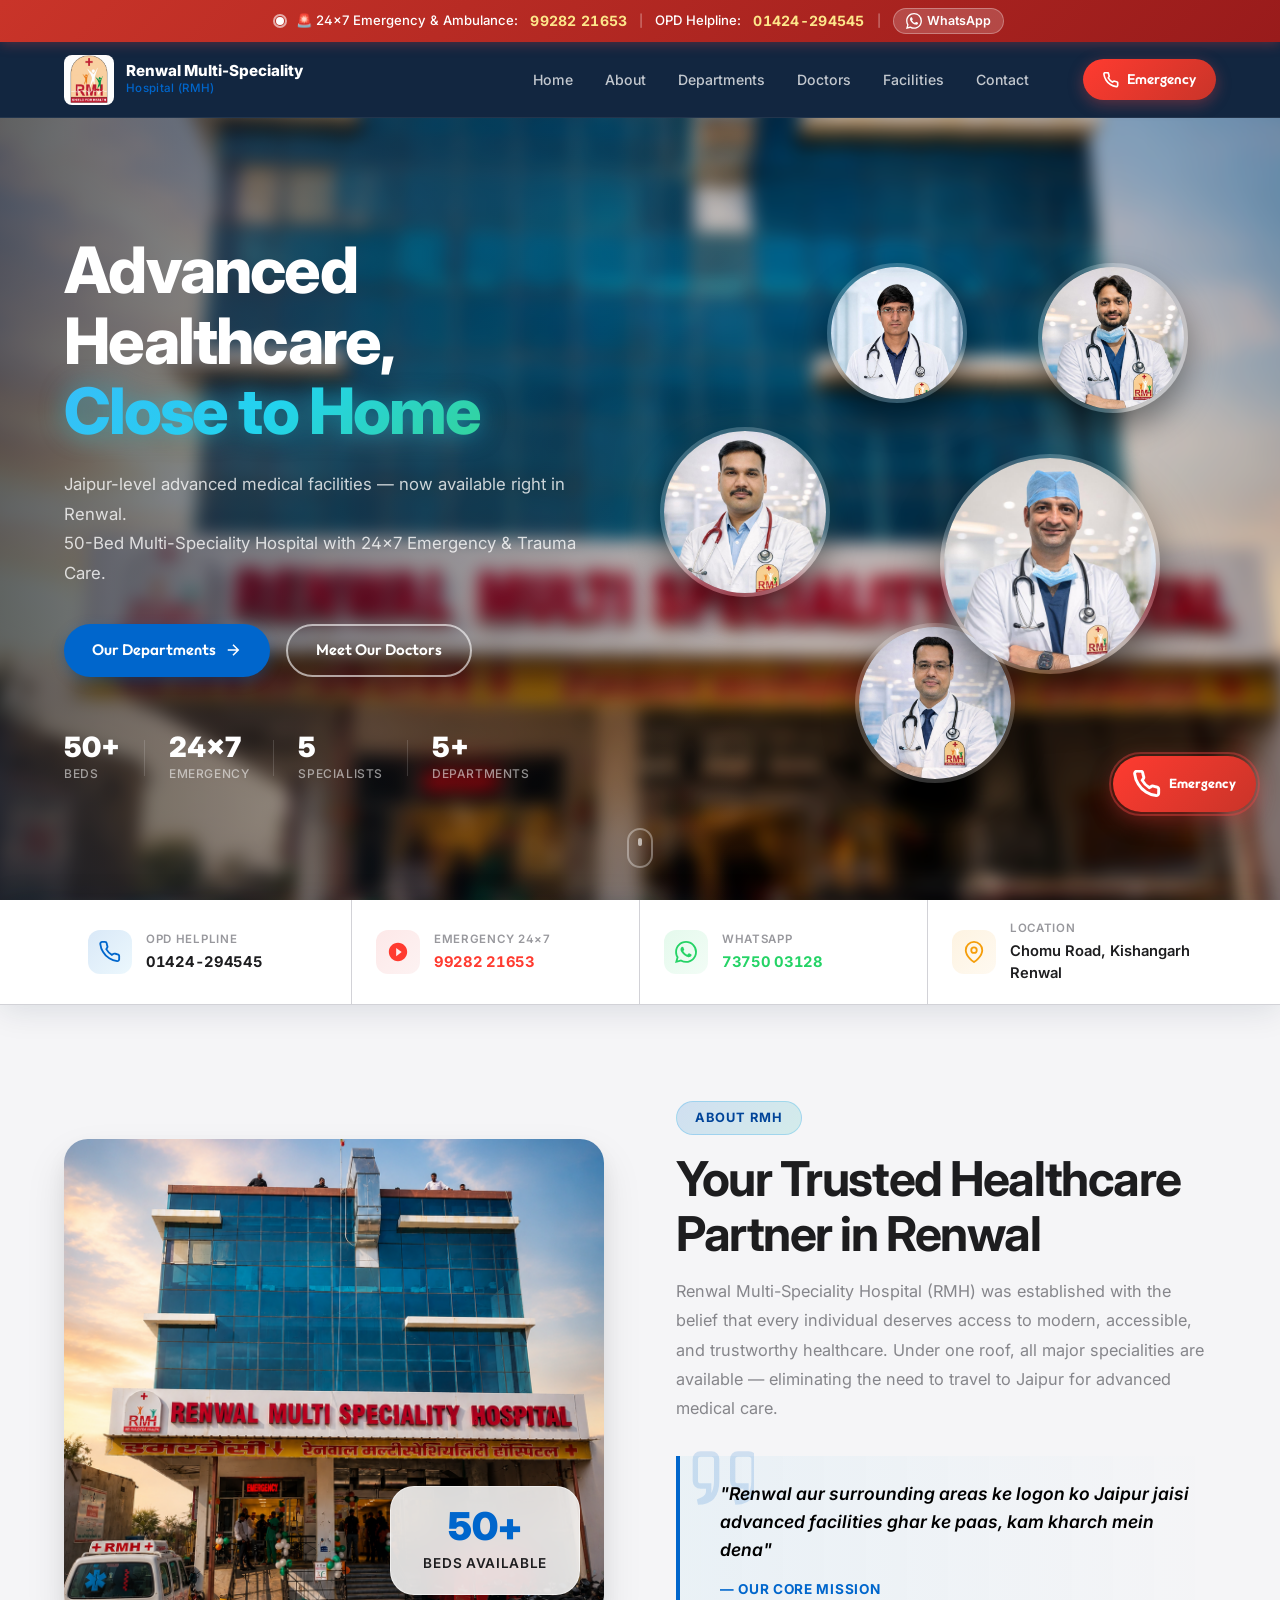
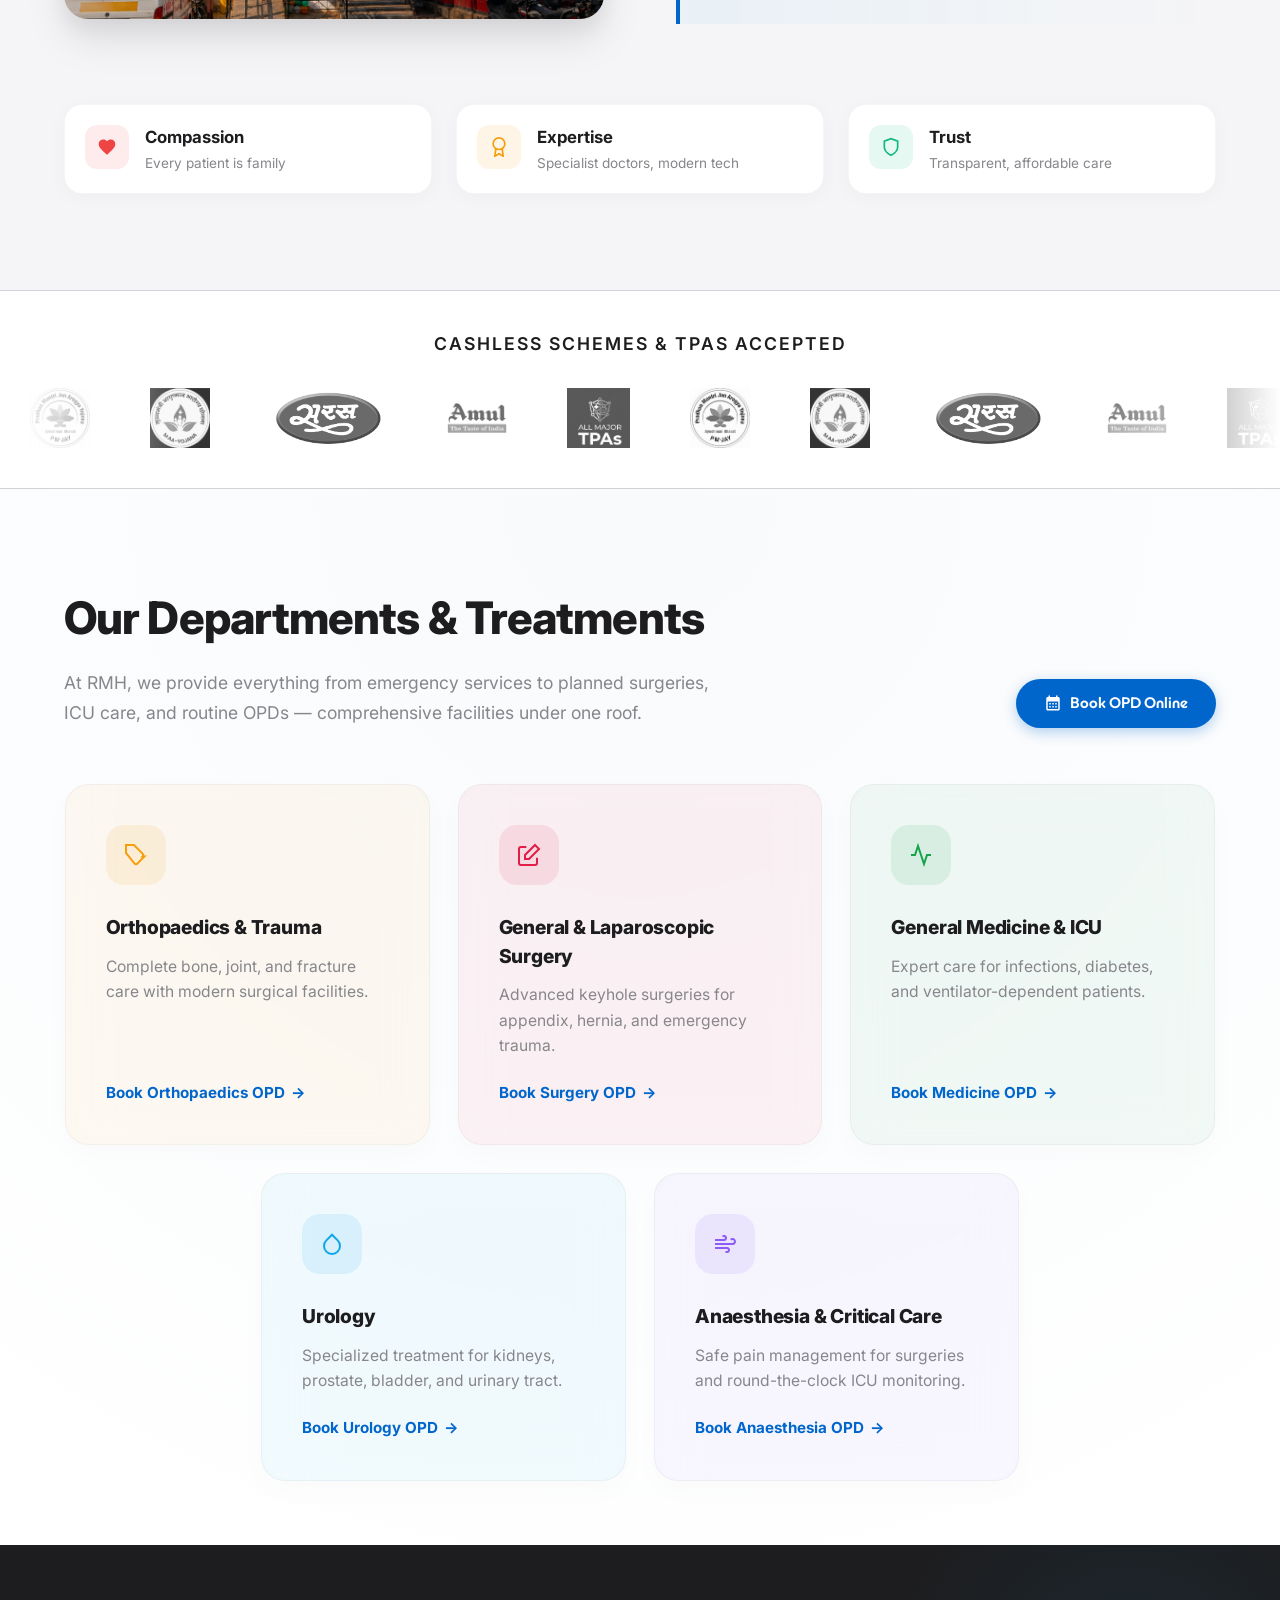
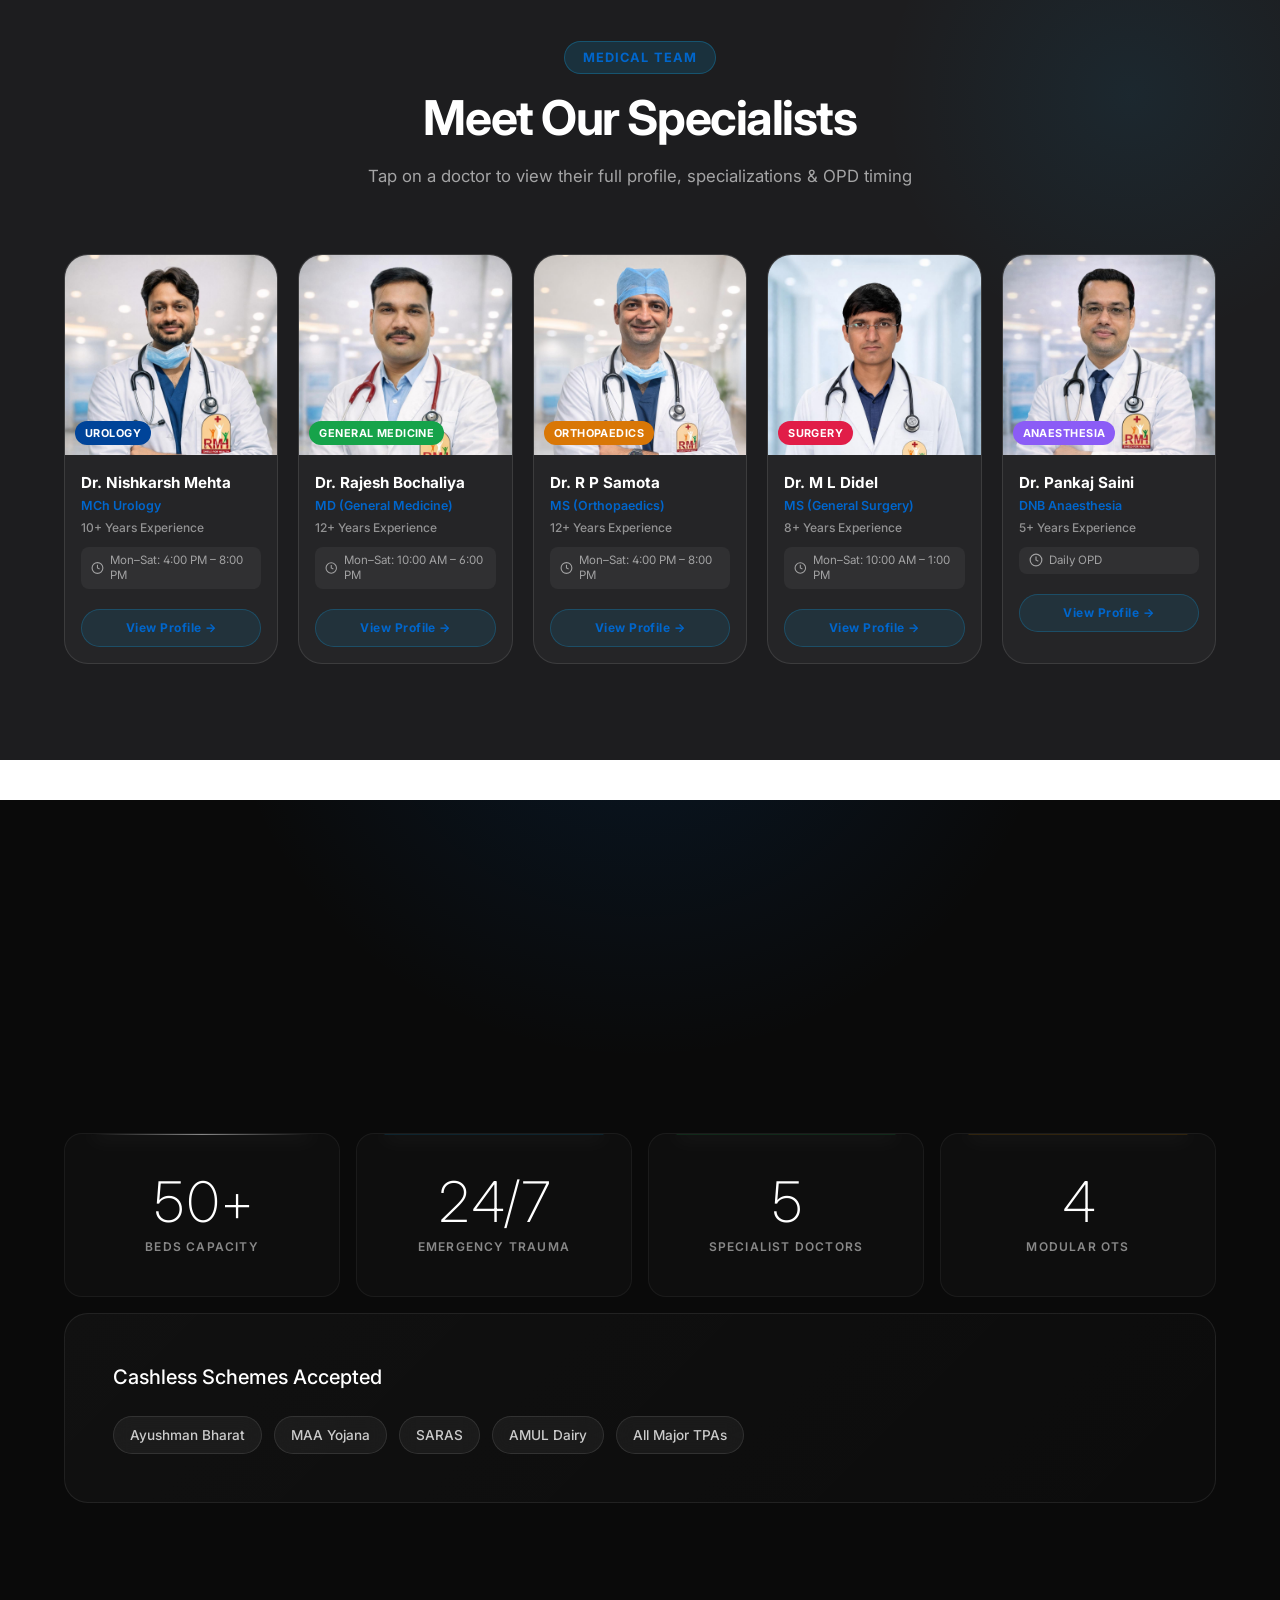
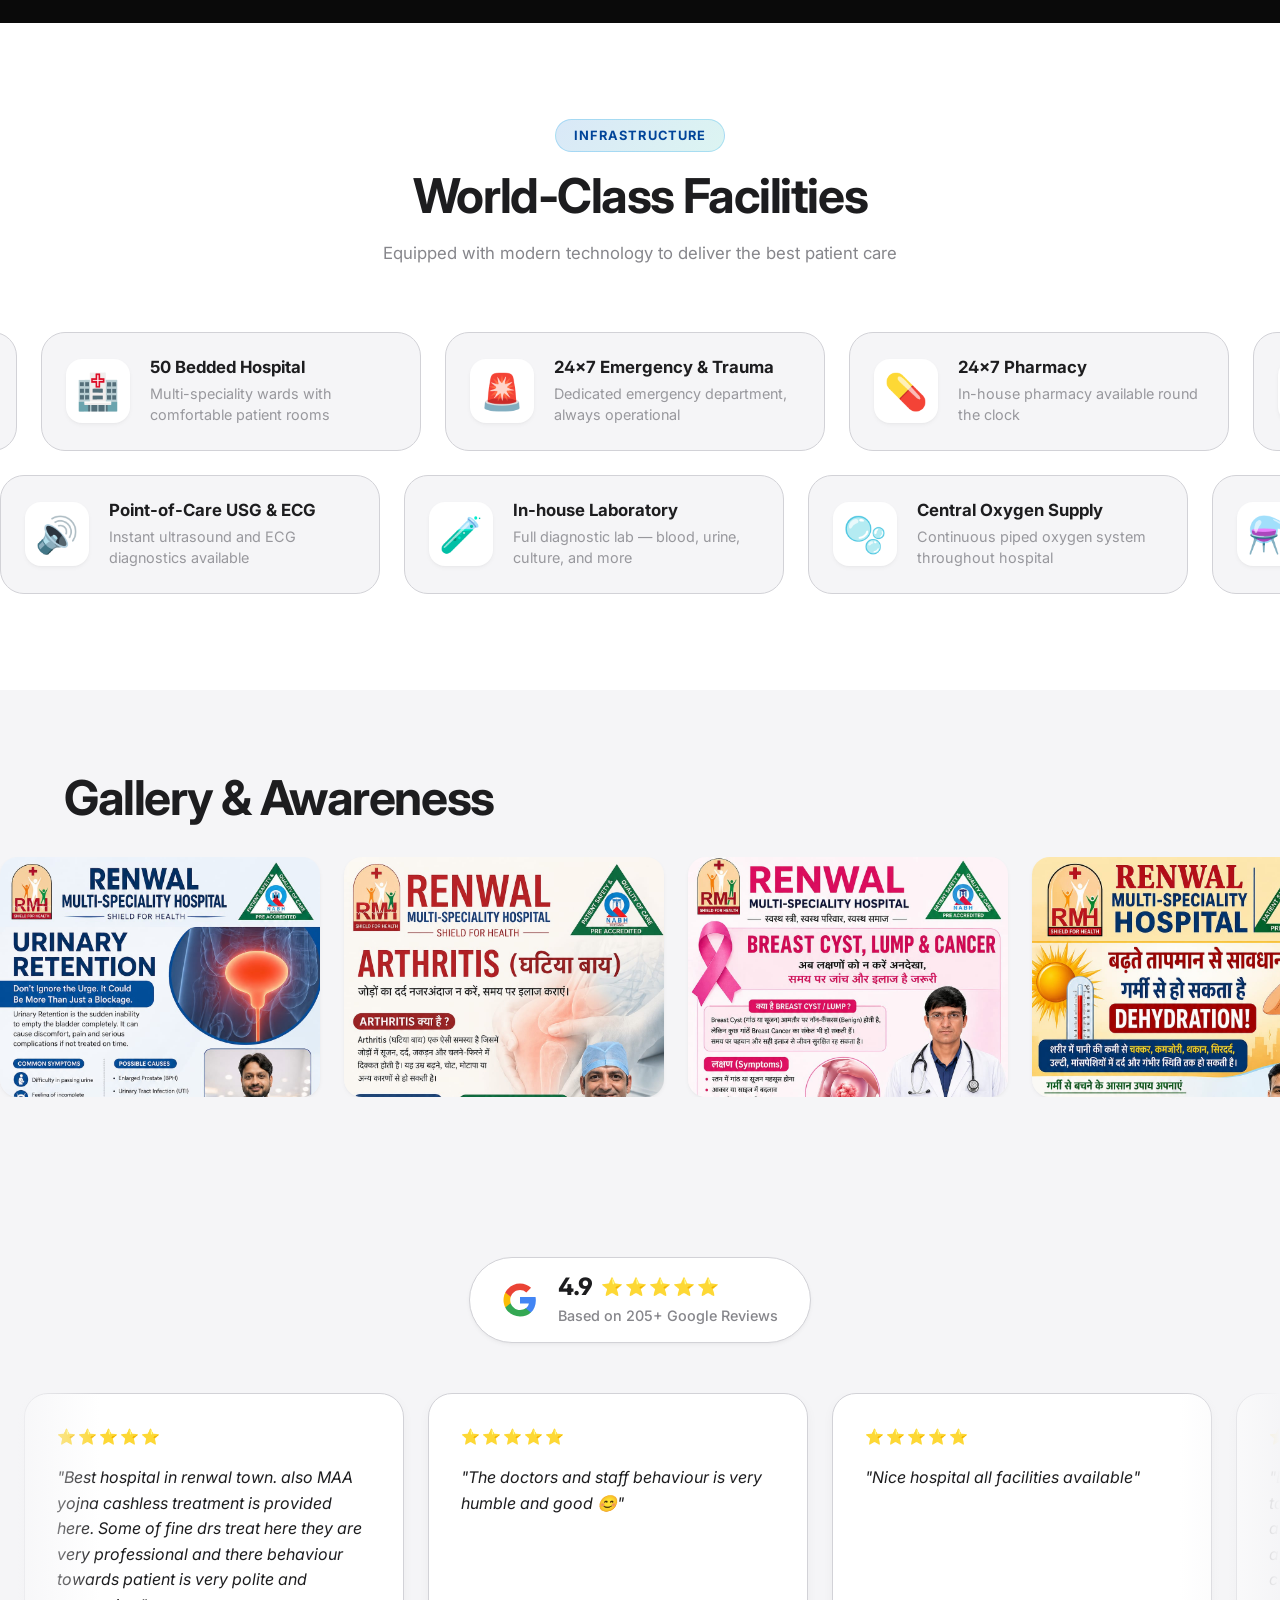
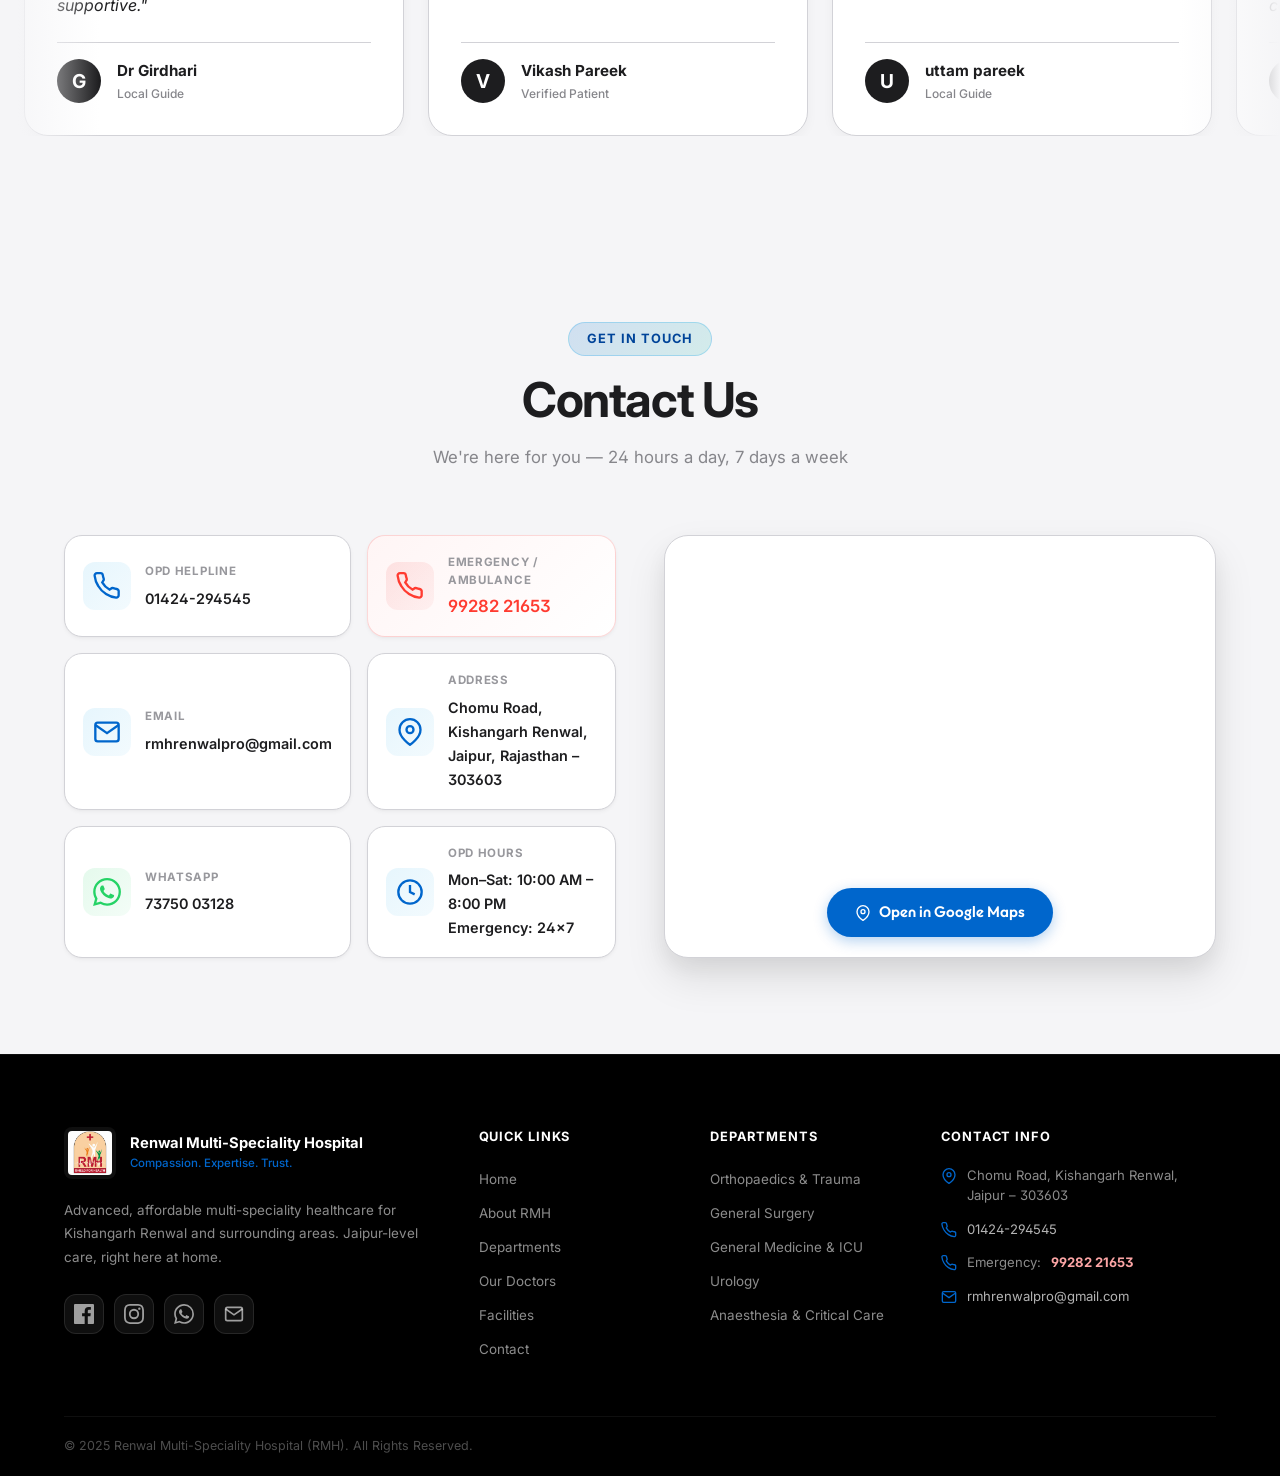
==== commit 422d897d: "fix: make location quick item clickable in top hero section" ====
--- a/index.html
+++ b/index.html
@@ -164,7 +164,7 @@
           <a href="https://wa.me/917375003128" target="_blank" class="quick-val wa-val tnum">73750 03128</a>
         </div>
       </div>
-      <div class="quick-item">
+      <a href="https://maps.app.goo.gl/9uG2aX4SjV9A5HXZ6" target="_blank" class="quick-item" style="text-decoration: none; color: inherit;">
         <div class="quick-icon loc-icon">
           <svg width="22" height="22" fill="none" stroke="currentColor" stroke-width="2" viewBox="0 0 24 24"><path d="M21 10c0 7-9 13-9 13s-9-6-9-13a9 9 0 0118 0z"/><circle cx="12" cy="10" r="3"/></svg>
         </div>
@@ -172,7 +172,7 @@
           <span class="quick-label">Location</span>
           <span class="quick-val loc-val">Chomu Road, Kishangarh Renwal</span>
         </div>
-      </div>
+      </a>
     </div>
   
     <!-- MOBILE ACTION BAR (3 Icons) -->
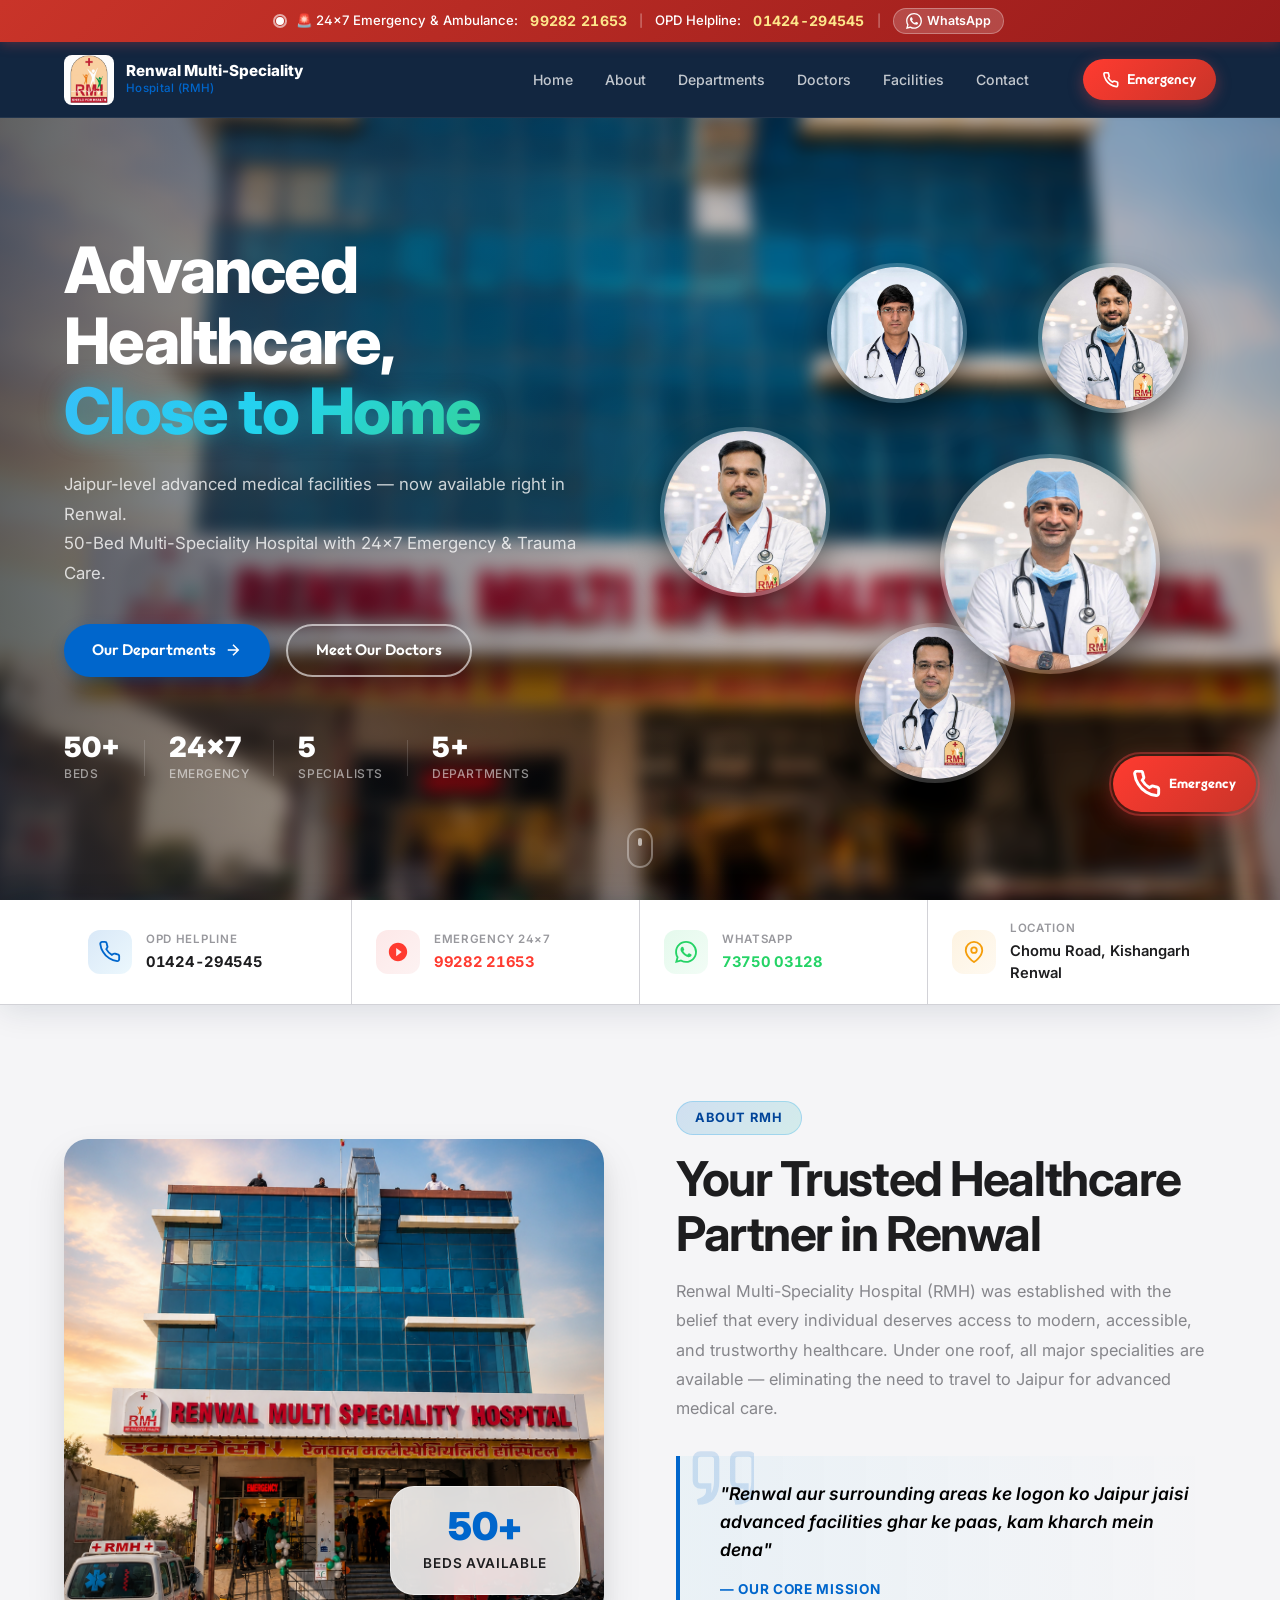
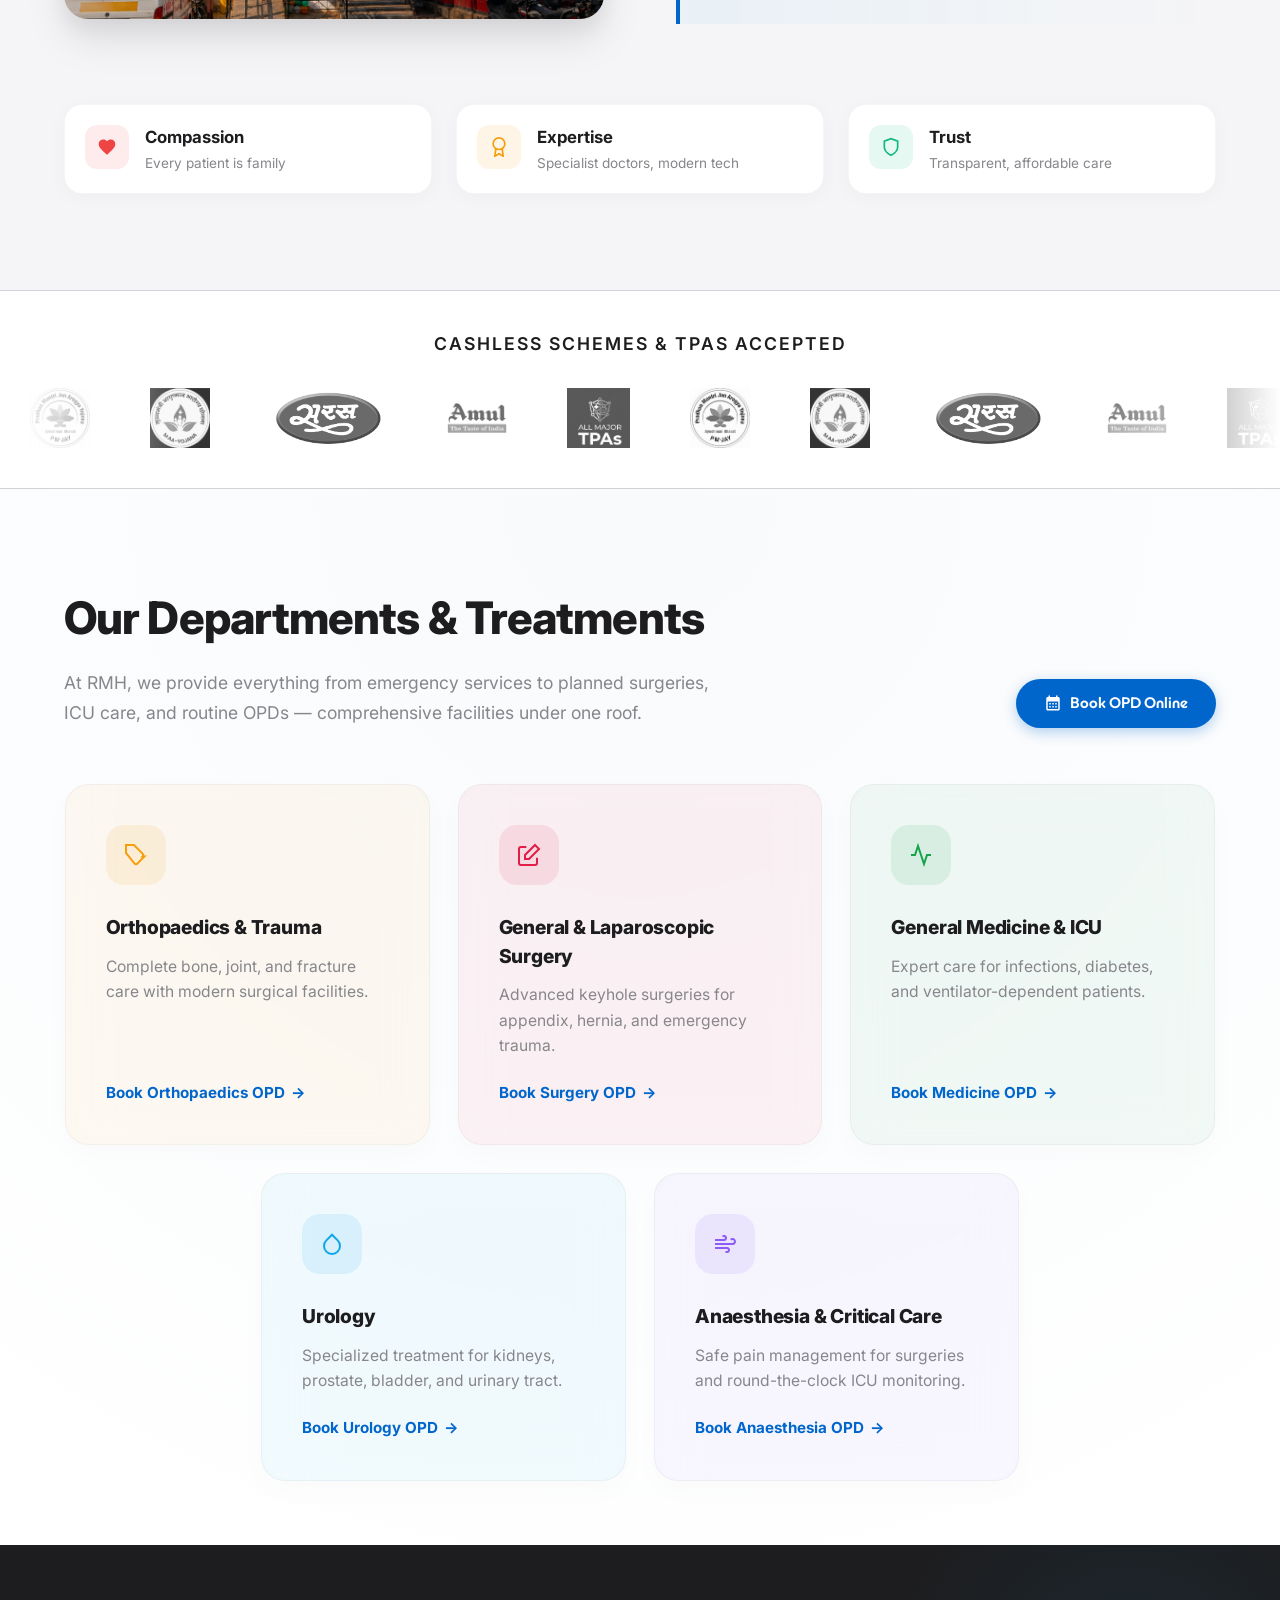
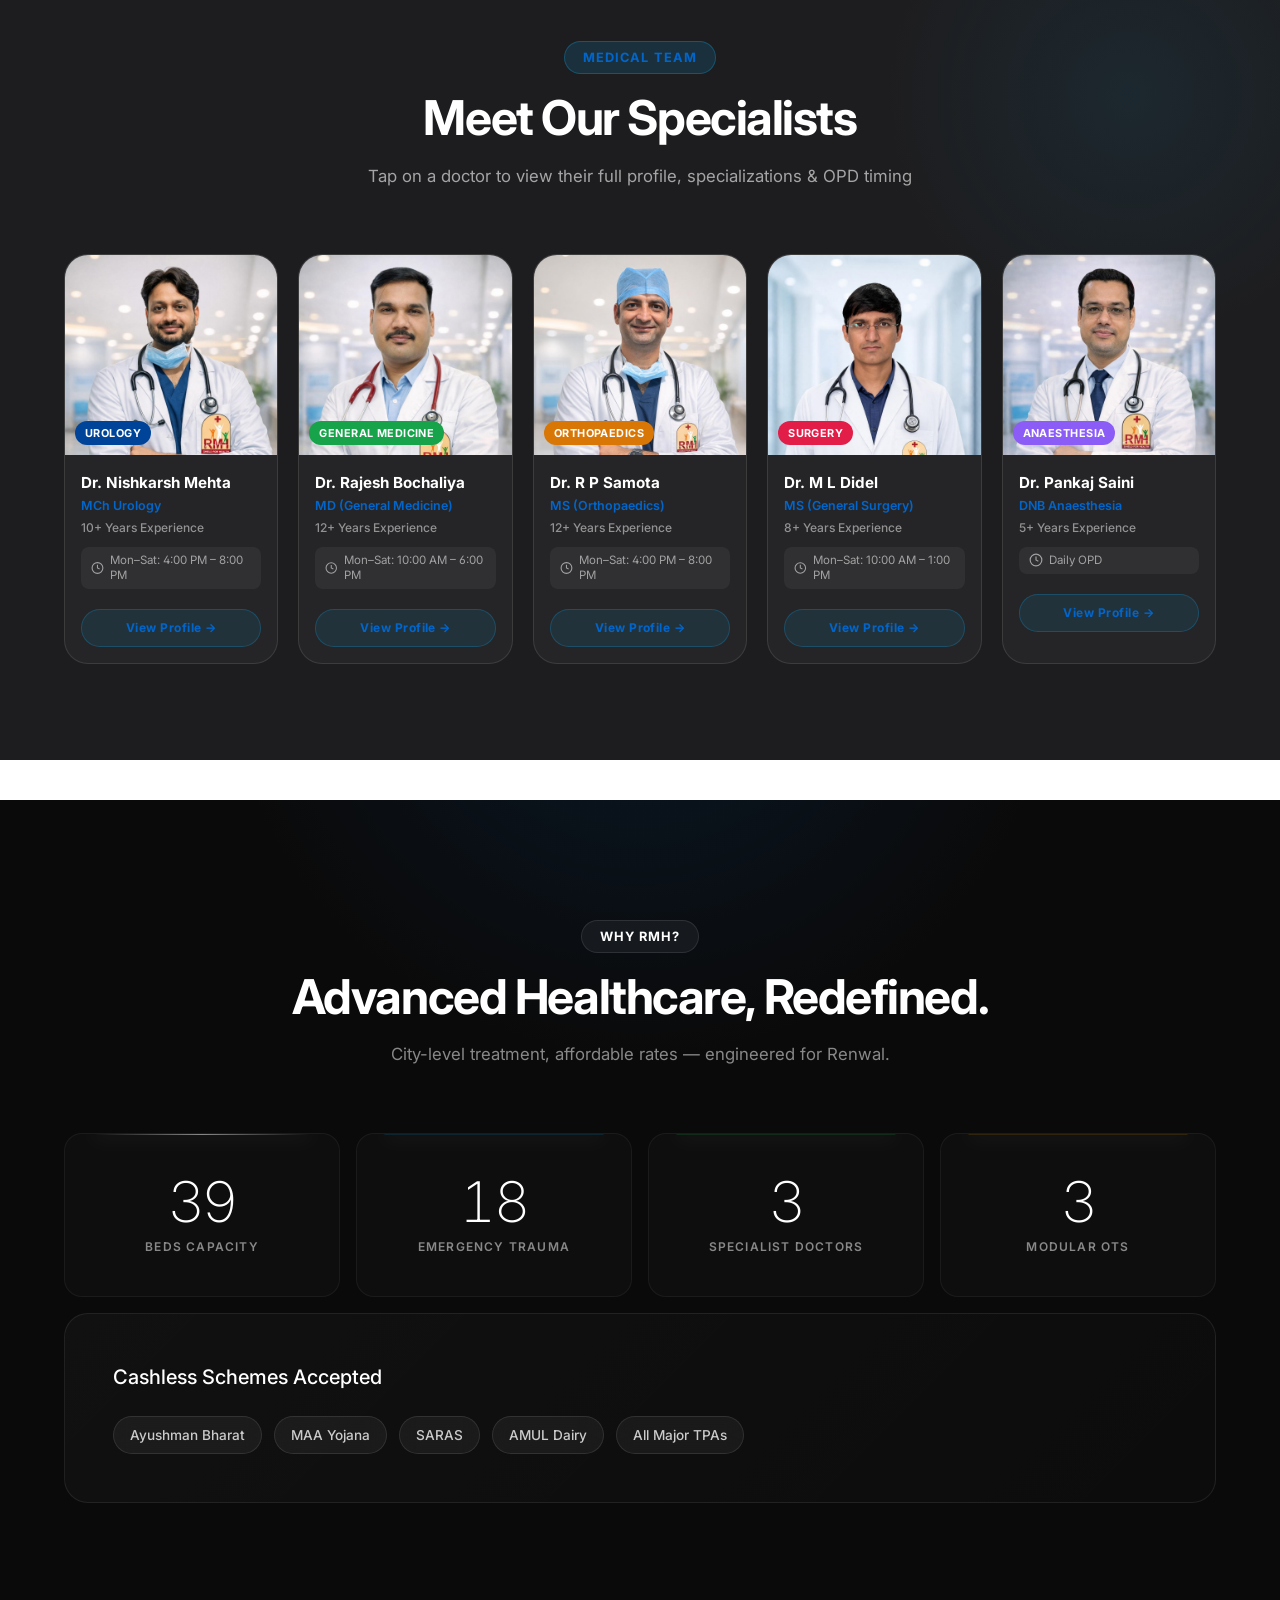
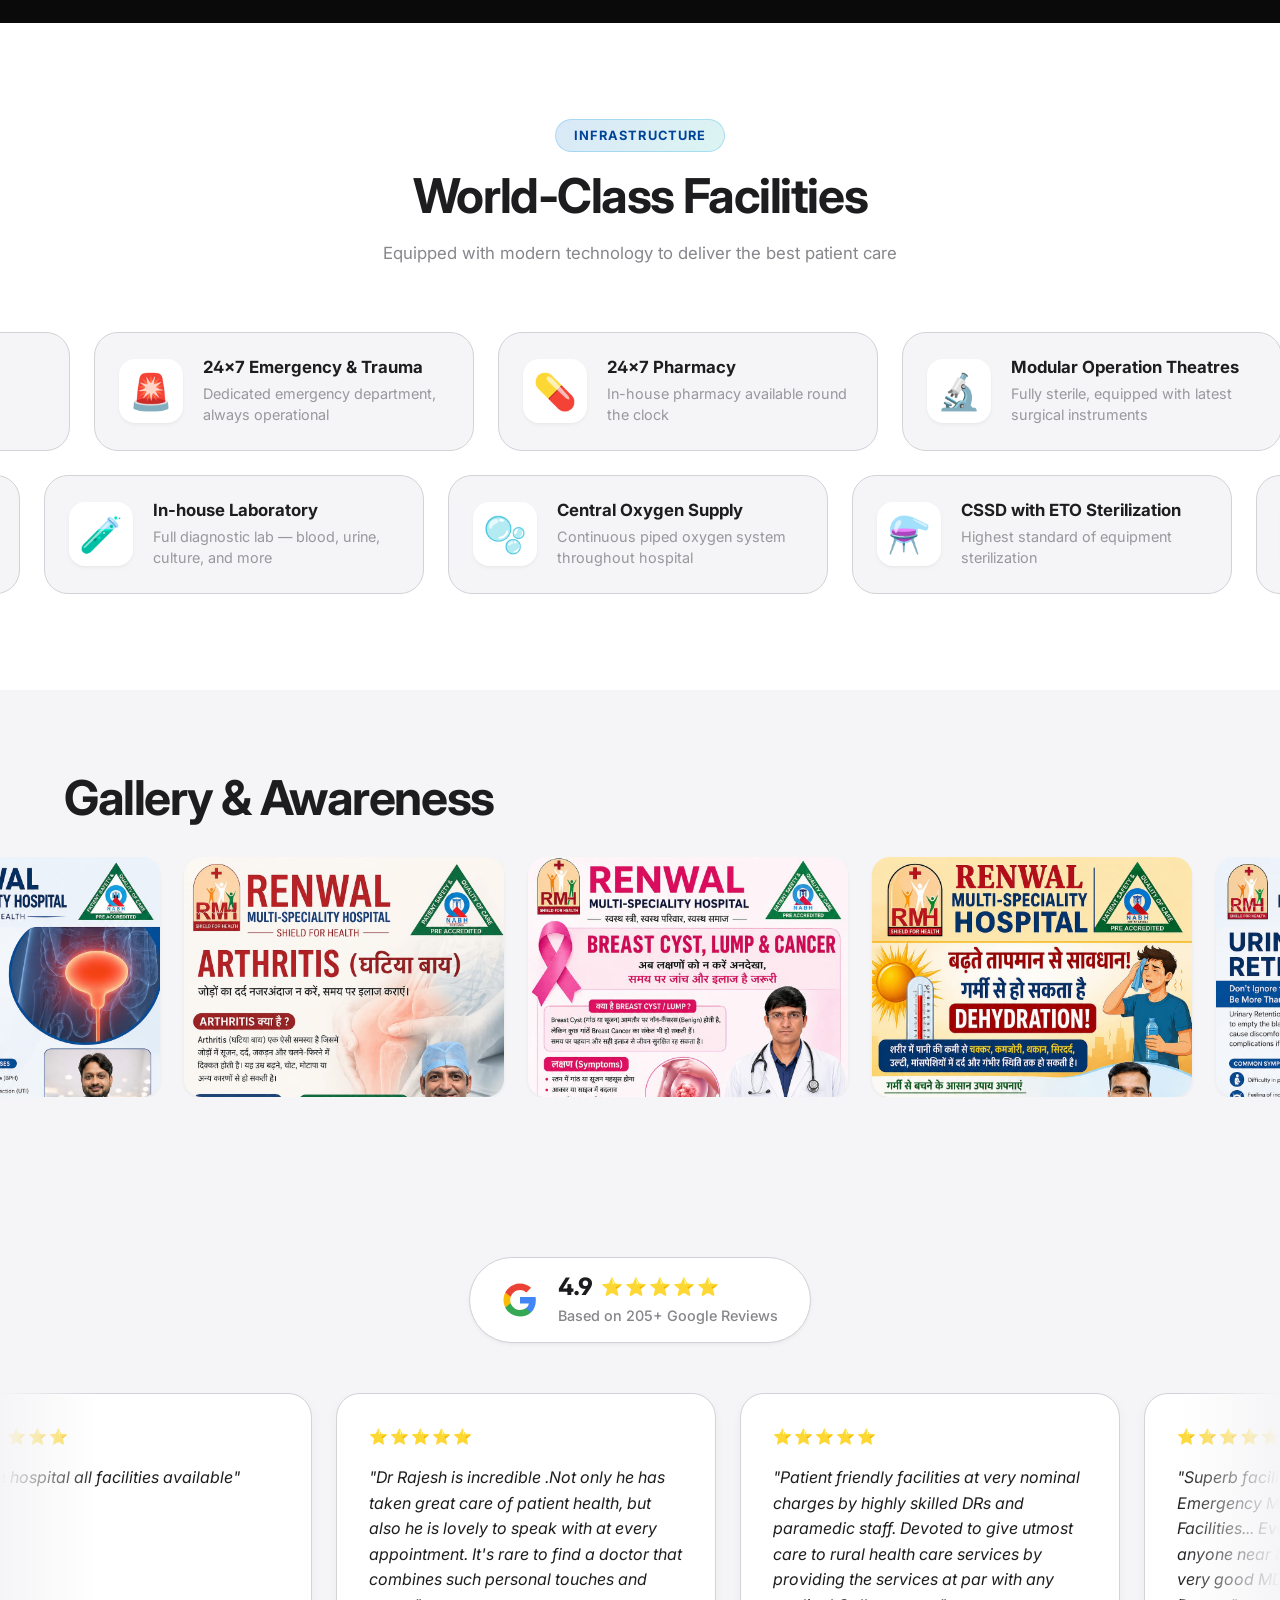
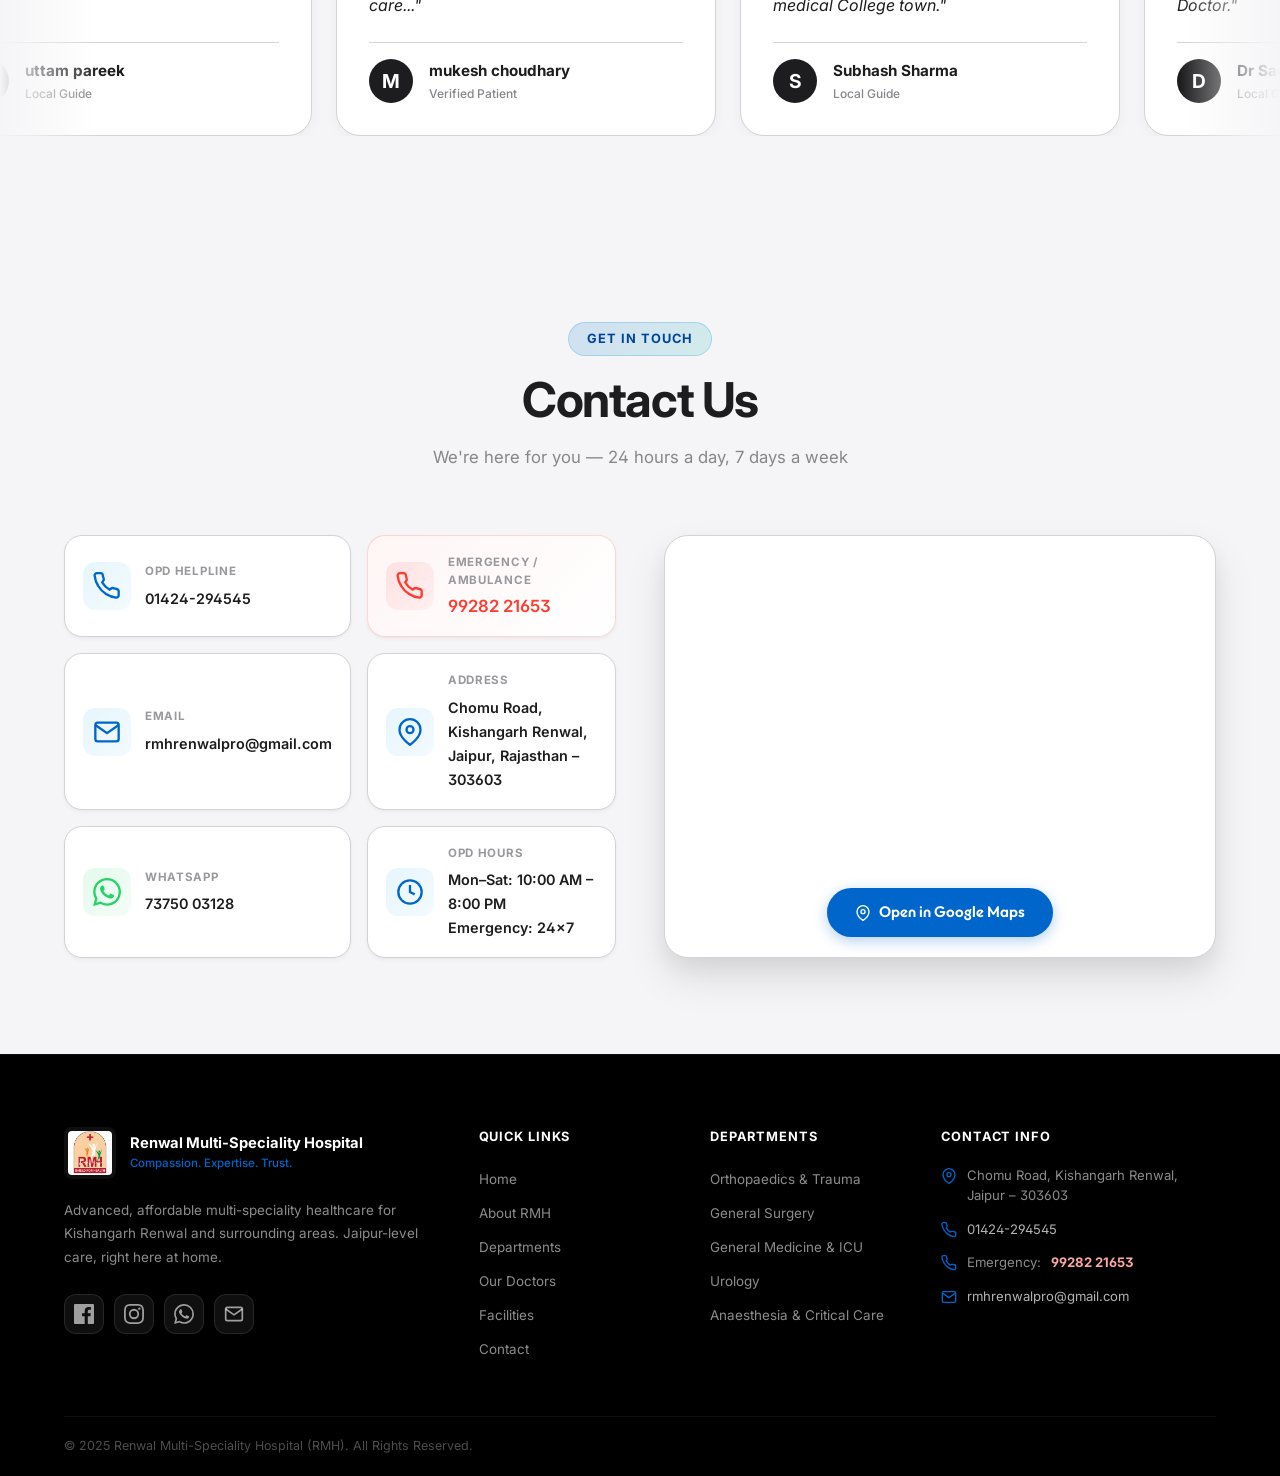
==== commit d24a98d7: "fix: replace broken goo.gl shortlink with full maps.google.com query url" ====
--- a/index.html
+++ b/index.html
@@ -164,7 +164,7 @@
           <a href="https://wa.me/917375003128" target="_blank" class="quick-val wa-val tnum">73750 03128</a>
         </div>
       </div>
-      <a href="https://maps.app.goo.gl/9uG2aX4SjV9A5HXZ6" target="_blank" class="quick-item" style="text-decoration: none; color: inherit;">
+      <a href="https://maps.google.com/?q=Renwal+Multi-Speciality+Hospital+Kishangarh+Renwal+Jaipur" target="_blank" class="quick-item" style="text-decoration: none; color: inherit;">
         <div class="quick-icon loc-icon">
           <svg width="22" height="22" fill="none" stroke="currentColor" stroke-width="2" viewBox="0 0 24 24"><path d="M21 10c0 7-9 13-9 13s-9-6-9-13a9 9 0 0118 0z"/><circle cx="12" cy="10" r="3"/></svg>
         </div>
@@ -187,7 +187,7 @@
         <span>WhatsApp</span>
       </a>
       
-      <a href="https://maps.app.goo.gl/9uG2aX4SjV9A5HXZ6" target="_blank" class="qm-btn qm-loc" aria-label="Hospital Location">
+      <a href="https://maps.google.com/?q=Renwal+Multi-Speciality+Hospital+Kishangarh+Renwal+Jaipur" target="_blank" class="qm-btn qm-loc" aria-label="Hospital Location">
         <div class="qm-icon"><svg width="24" height="24" fill="none" stroke="currentColor" stroke-width="2" viewBox="0 0 24 24"><path d="M21 10c0 7-9 13-9 13s-9-6-9-13a9 9 0 0118 0z"/><circle cx="12" cy="10" r="3"/></svg></div>
         <span>Location</span>
       </a>
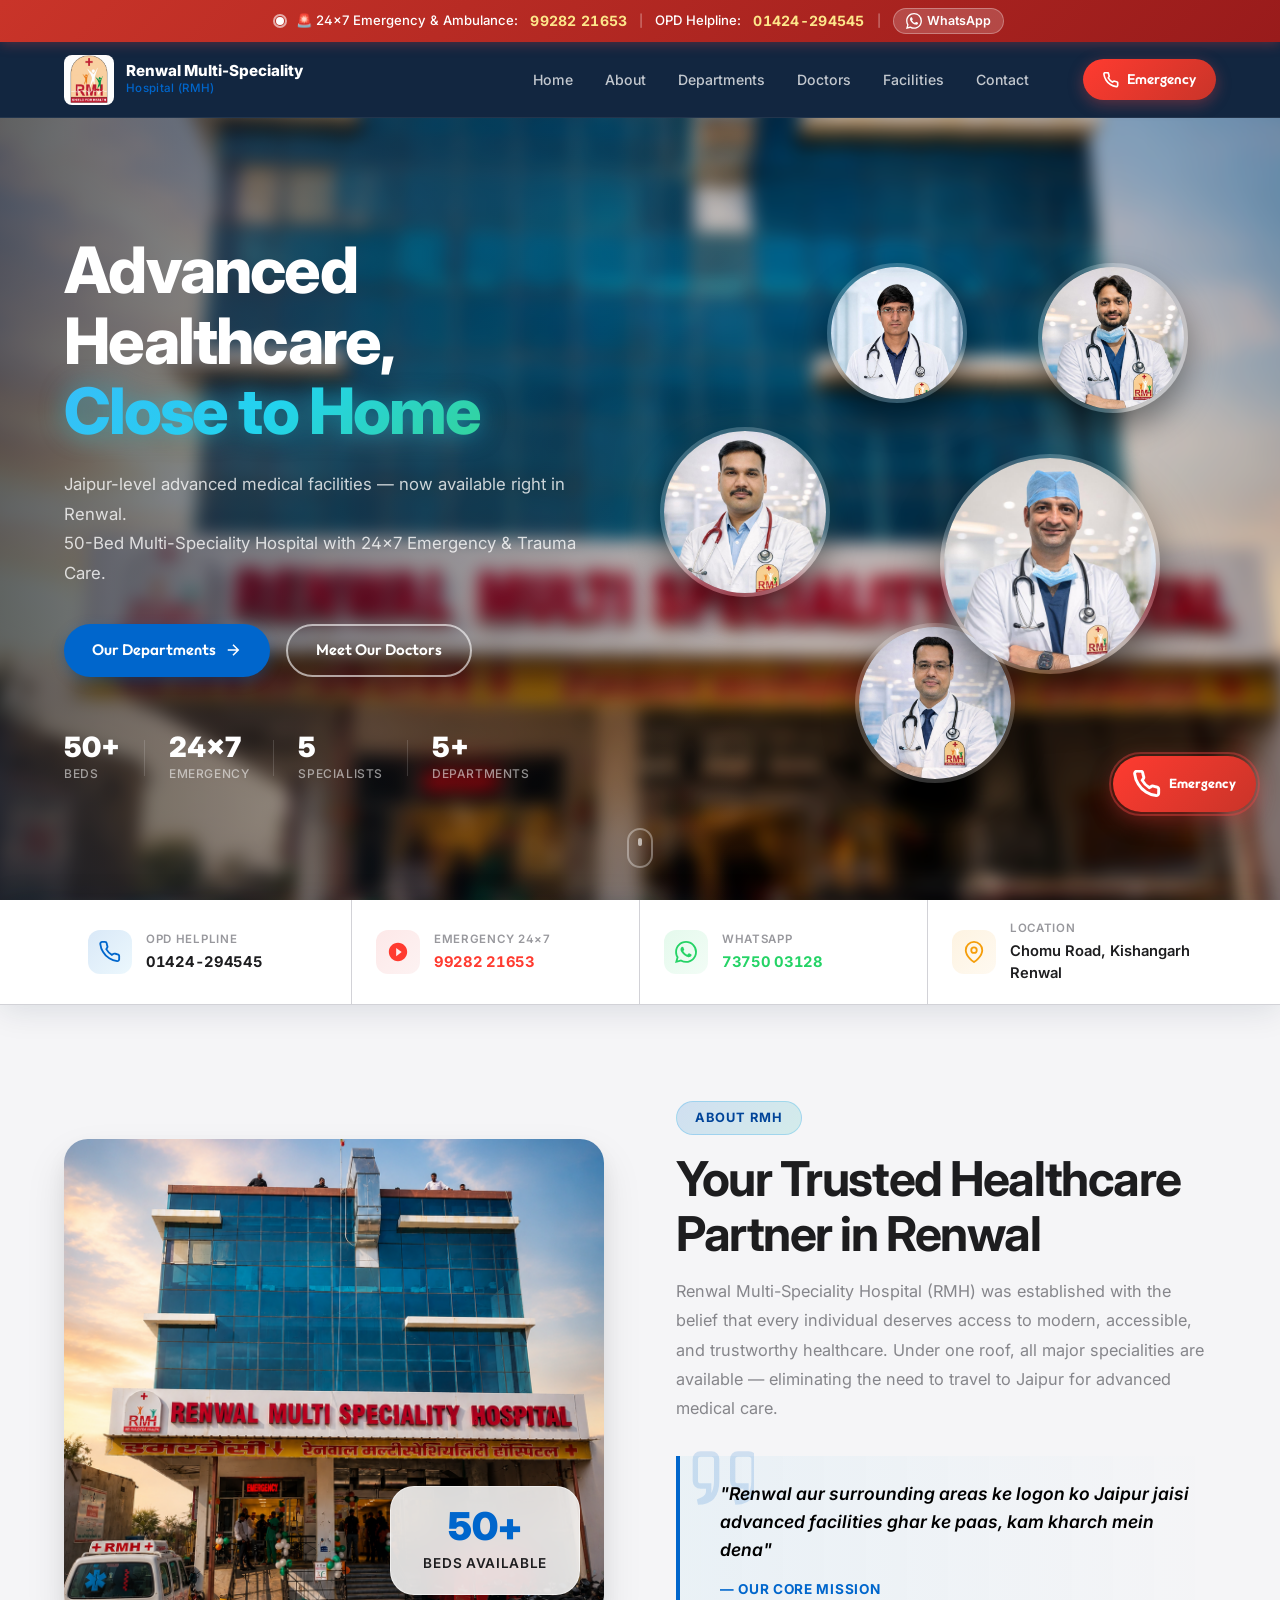
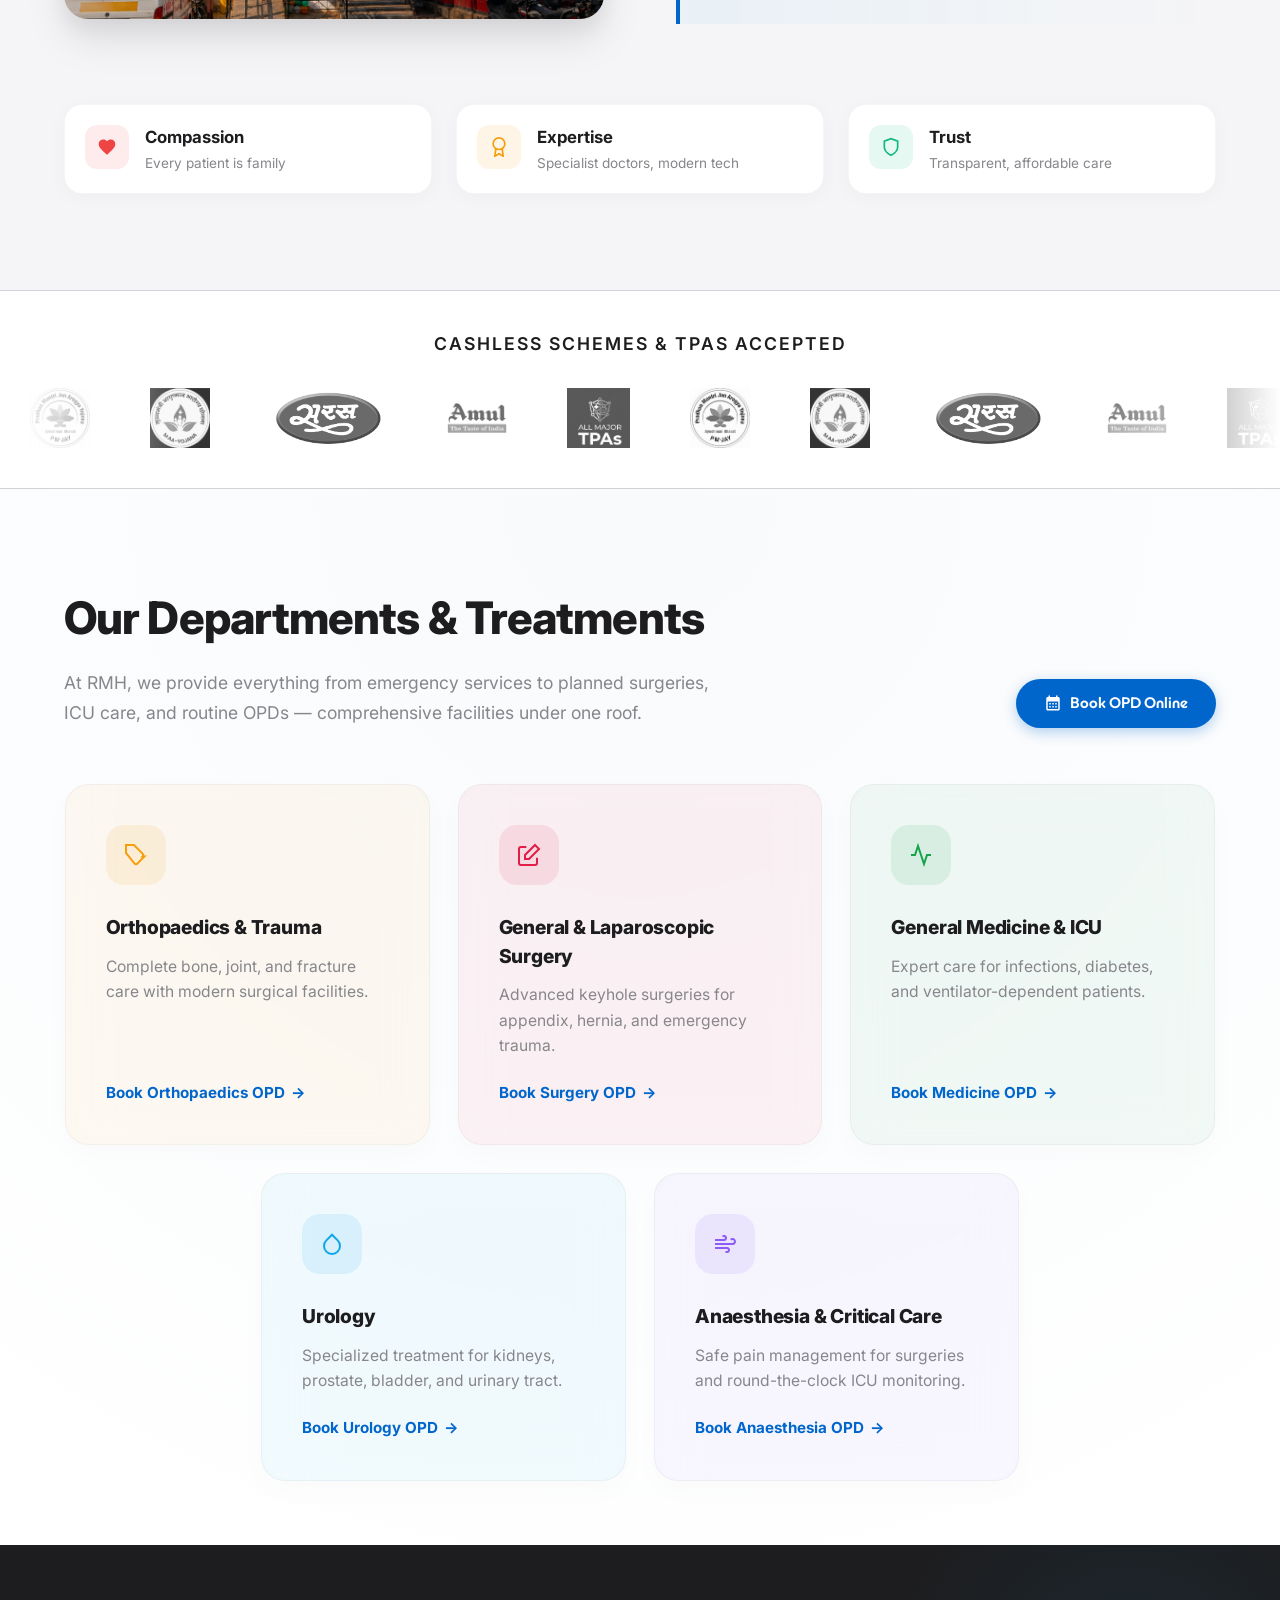
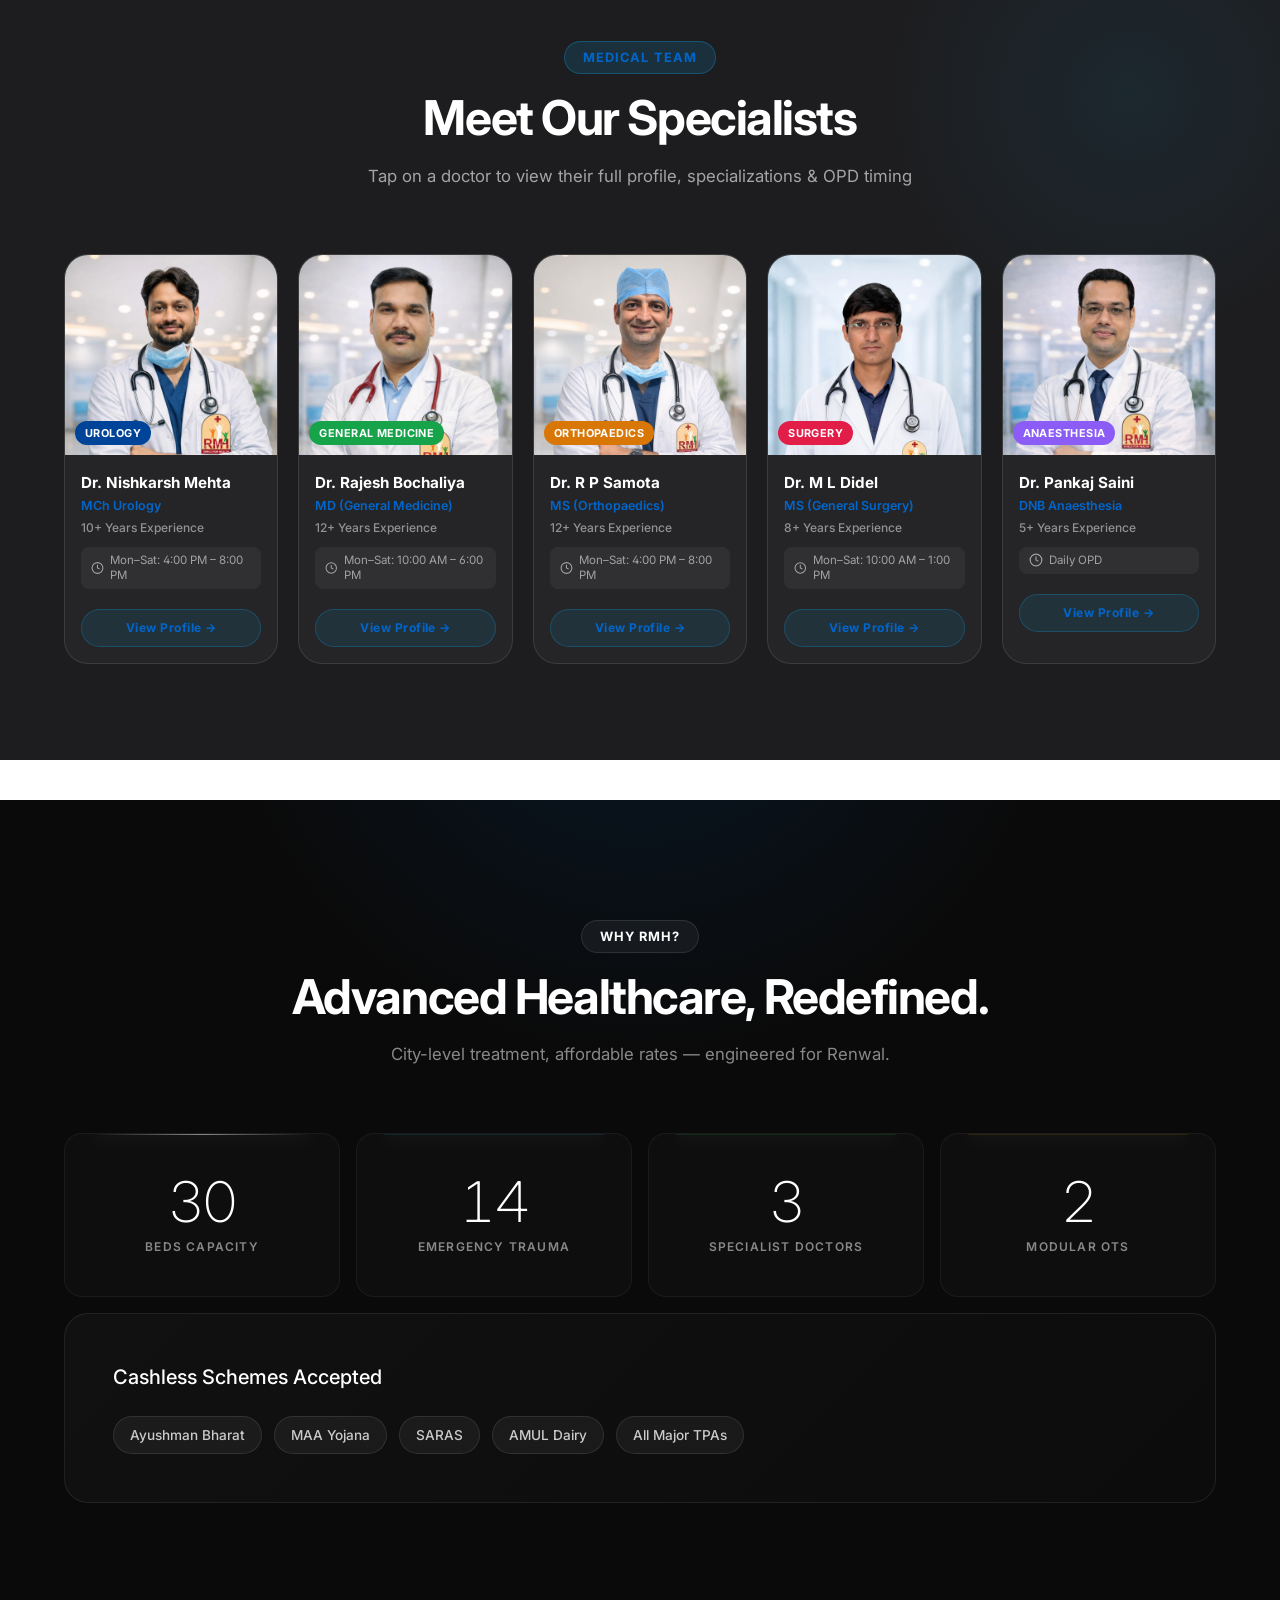
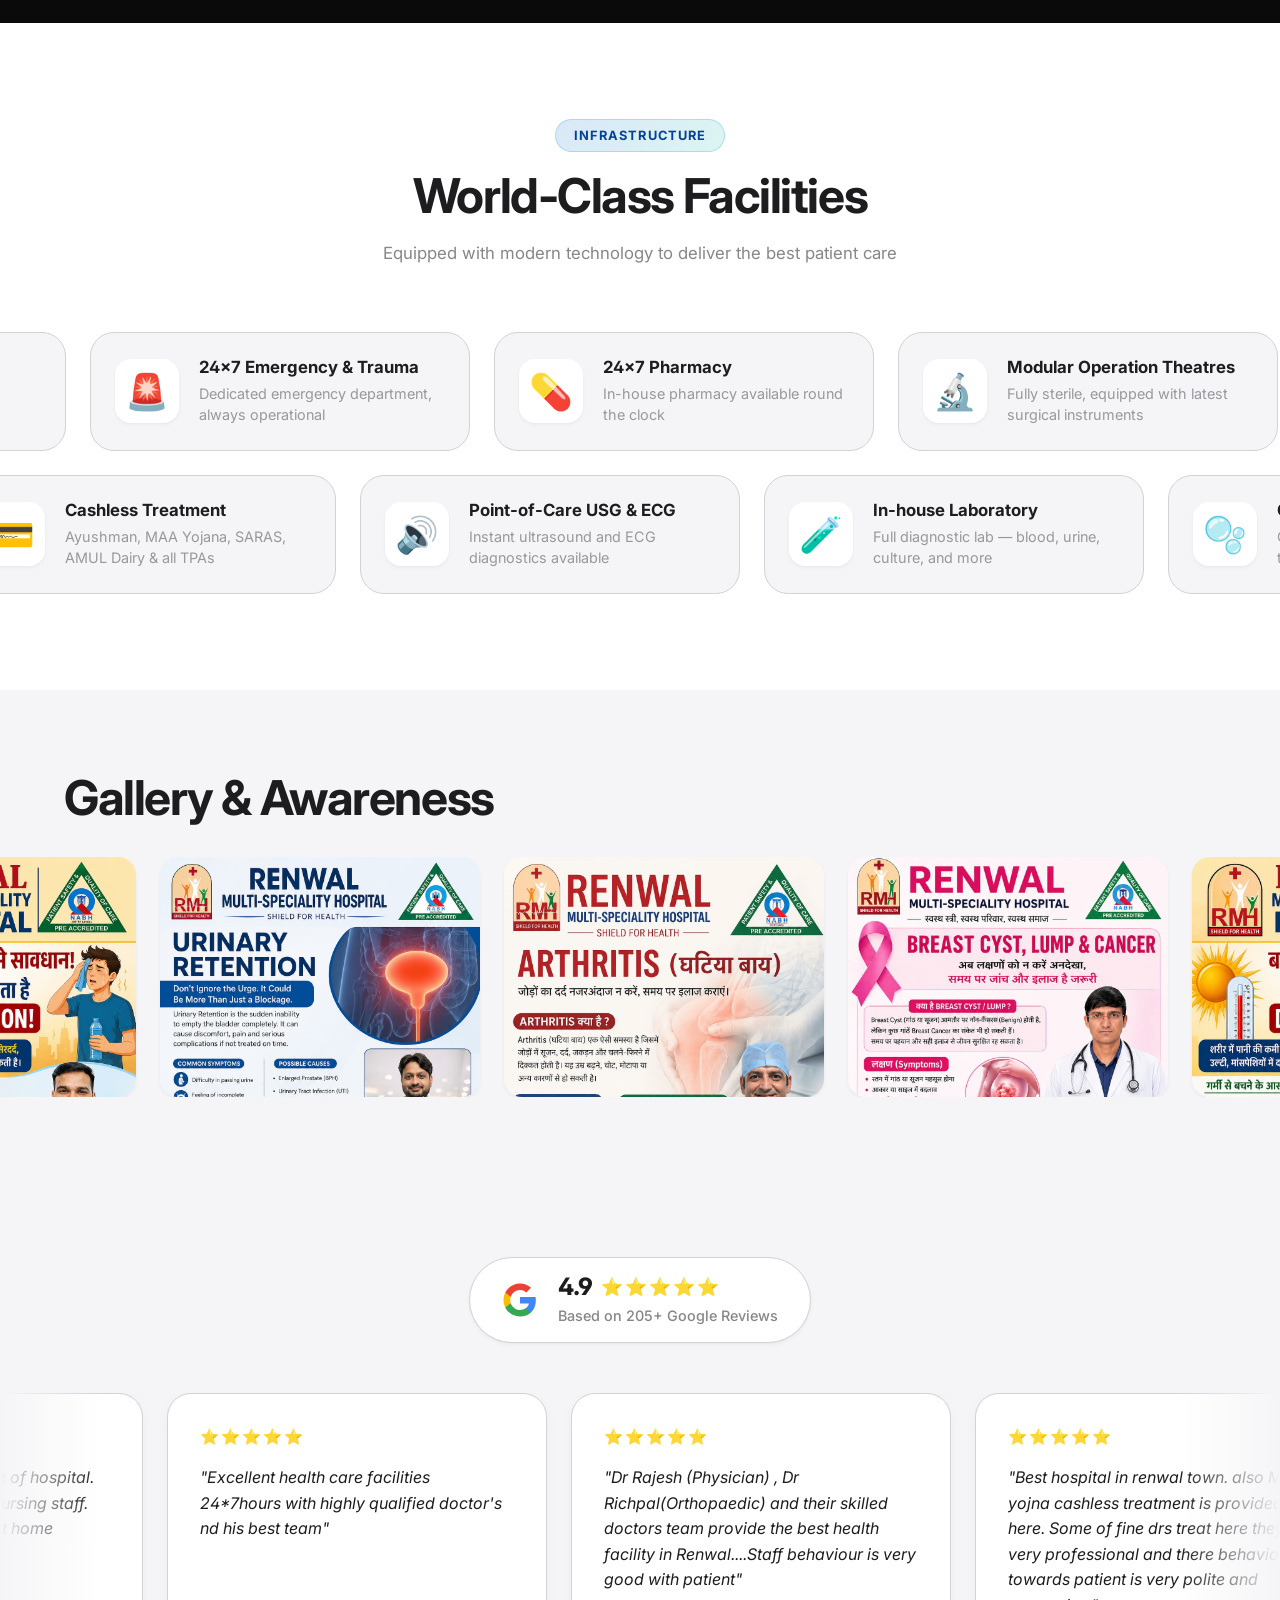
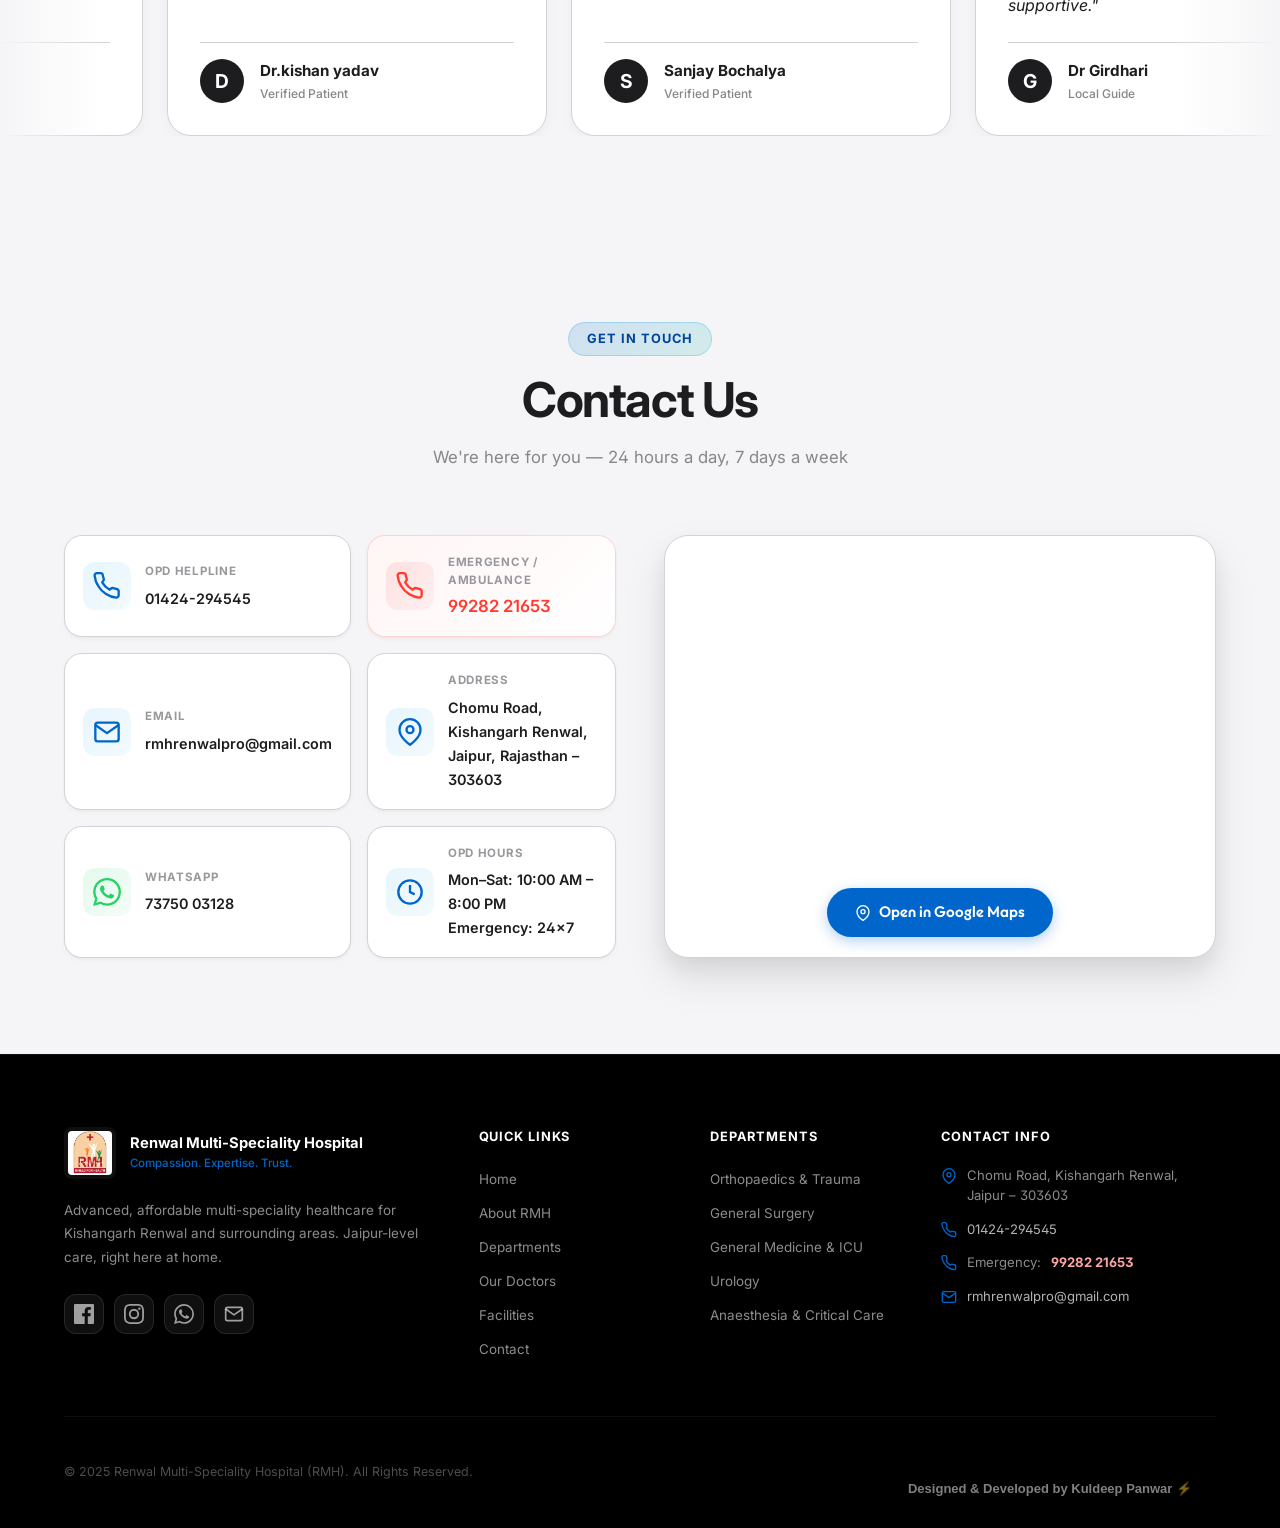
==== commit f4f19cc7: "feat: updated footer copyright and added developer credit modal exactly as per previous project" ====
--- a/index.html
+++ b/index.html
@@ -1141,6 +1141,8 @@
       <div class="footer-bottom">
         <p>© 2025 Renwal Multi-Speciality Hospital (RMH). All Rights Reserved.</p>
         
+      
+        <button class="dev-credit-btn" data-dev-trigger>Designed &amp; Developed by Kuldeep Panwar ⚡</button>
       </div>
     </div>
   </footer>
@@ -1259,5 +1261,58 @@
 
   <script src="https://cdn.jsdelivr.net/npm/swiper@11/swiper-bundle.min.js"></script>
   <script src="script.js"></script>
-</body>
+
+    <!-- Developer Profile Modal -->
+    <div class="dev-modal-overlay" data-dev-overlay></div>
+    <div class="dev-modal" data-dev-modal>
+      <div class="dev-modal-header">
+        <button class="dev-close-btn" data-dev-close aria-label="Close modal">✕</button>
+        <div class="dev-header-content">
+          <div class="dev-icon">
+            <svg xmlns="http://www.w3.org/2000/svg" width="24" height="24" viewBox="0 0 24 24" fill="none" stroke="currentColor" stroke-width="2.5" stroke-linecap="round" stroke-linejoin="round"><polyline points="16 18 22 12 16 6"></polyline><polyline points="8 6 2 12 8 18"></polyline></svg>
+          </div>
+          <div class="dev-info">
+            <h3>Kuldeep Panwar</h3>
+            <p>App Developer &amp; Designer ⚡</p>
+          </div>
+        </div>
+      </div>
+      <div class="dev-modal-body">
+        <p class="dev-intro">For app support, new development, or feature requests, feel free to connect with me.</p>
+        
+        <a href="tel:+919358752147" class="dev-contact-card">
+          <div class="dev-contact-icon call">
+            <svg xmlns="http://www.w3.org/2000/svg" width="20" height="20" viewBox="0 0 24 24" fill="none" stroke="currentColor" stroke-width="2" stroke-linecap="round" stroke-linejoin="round"><path d="M22 16.92v3a2 2 0 0 1-2.18 2 19.79 19.79 0 0 1-8.63-3.07 19.5 19.5 0 0 1-6-6 19.79 19.79 0 0 1-3.07-8.67A2 2 0 0 1 4.11 2h3a2 2 0 0 1 2 1.72 12.84 12.84 0 0 0 .7 2.81 2 2 0 0 1-.45 2.11L8.09 9.91a16 16 0 0 0 6 6l1.27-1.27a2 2 0 0 1 2.11-.45 12.84 12.84 0 0 0 2.81.7A2 2 0 0 1 22 16.92z"/></svg>
+          </div>
+          <div class="dev-contact-text">
+            <strong>Call</strong>
+            <span>+91 9358752147</span>
+          </div>
+          <svg class="dev-link-icon" xmlns="http://www.w3.org/2000/svg" width="16" height="16" viewBox="0 0 24 24" fill="none" stroke="currentColor" stroke-width="2" stroke-linecap="round" stroke-linejoin="round"><line x1="7" y1="17" x2="17" y2="7"></line><polyline points="7 7 17 7 17 17"></polyline></svg>
+        </a>
+
+        <a href="mailto:panwarkuldeep256@gmail.com" class="dev-contact-card">
+          <div class="dev-contact-icon email">
+            <svg xmlns="http://www.w3.org/2000/svg" width="20" height="20" viewBox="0 0 24 24" fill="none" stroke="currentColor" stroke-width="2" stroke-linecap="round" stroke-linejoin="round"><path d="M4 4h16c1.1 0 2 .9 2 2v12c0 1.1-.9 2-2 2H4c-1.1 0-2-.9-2-2V6c0-1.1.9-2 2-2z"/><polyline points="22,6 12,13 2,6"/></svg>
+          </div>
+          <div class="dev-contact-text">
+            <strong>Email</strong>
+            <span>panwarkuldeep256@gmail.com</span>
+          </div>
+          <svg class="dev-link-icon" xmlns="http://www.w3.org/2000/svg" width="16" height="16" viewBox="0 0 24 24" fill="none" stroke="currentColor" stroke-width="2" stroke-linecap="round" stroke-linejoin="round"><line x1="7" y1="17" x2="17" y2="7"></line><polyline points="7 7 17 7 17 17"></polyline></svg>
+        </a>
+
+        <a href="https://www.instagram.com/kuldeeppanwar126" target="_blank" rel="noreferrer" class="dev-contact-card">
+          <div class="dev-contact-icon insta">
+            <svg xmlns="http://www.w3.org/2000/svg" width="20" height="20" viewBox="0 0 24 24" fill="none" stroke="currentColor" stroke-width="2" stroke-linecap="round" stroke-linejoin="round"><rect x="2" y="2" width="20" height="20" rx="5" ry="5"/><path d="M16 11.37A4 4 0 1 1 12.63 8 4 4 0 0 1 16 11.37z"/><line x1="17.5" y1="6.5" x2="17.51" y2="6.5"/></svg>
+          </div>
+          <div class="dev-contact-text">
+            <strong>Instagram</strong>
+            <span>@kuldeeppanwar126</span>
+          </div>
+          <svg class="dev-link-icon" xmlns="http://www.w3.org/2000/svg" width="16" height="16" viewBox="0 0 24 24" fill="none" stroke="currentColor" stroke-width="2" stroke-linecap="round" stroke-linejoin="round"><line x1="7" y1="17" x2="17" y2="7"></line><polyline points="7 7 17 7 17 17"></polyline></svg>
+        </a>
+      </div>
+    </div>
+  </body>
 </html>
--- a/style.css
+++ b/style.css
@@ -3641,3 +3641,764 @@
   width: 24px;
   background: var(--accent);
 }
+
+
+/* ===== DEVELOPER MODAL ===== */
+.dev-credit-btn {
+  grid-column: 1 / -1;
+  justify-self: center;
+  margin-top: 32px;
+  padding: 12px 24px;
+  color: rgba(255, 255, 255, 0.5);
+  font-size: 13px;
+  font-weight: 600;
+  background: transparent;
+  border: none;
+  cursor: pointer;
+  transition: all 0.3s ease;
+}
+
+.dev-credit-btn:hover {
+  color: rgba(255, 255, 255, 0.9);
+  text-shadow: 0 0 10px rgba(255, 255, 255, 0.4);
+}
+
+.dev-modal-overlay {
+  position: fixed;
+  inset: 0;
+  z-index: 90;
+  background: rgba(0, 0, 0, 0.6);
+  backdrop-filter: blur(4px);
+  opacity: 0;
+  pointer-events: none;
+  transition: opacity 0.4s ease;
+}
+
+.dev-modal-overlay.open {
+  opacity: 1;
+  pointer-events: auto;
+}
+
+.dev-modal {
+  position: fixed;
+  z-index: 100;
+  bottom: 0;
+  left: 0;
+  right: 0;
+  background: var(--light);
+  border-radius: 24px 24px 0 0;
+  transform: translateY(100%);
+  transition: transform 0.5s cubic-bezier(0.16, 1, 0.3, 1);
+  box-shadow: 0 -20px 40px rgba(0, 0, 0, 0.2);
+  display: flex;
+  flex-direction: column;
+}
+
+.dev-modal.open {
+  transform: translateY(0);
+}
+
+@media (min-width: 768px) {
+  .dev-modal {
+    top: 50%;
+    left: 50%;
+    bottom: auto;
+    right: auto;
+    width: 100%;
+    max-width: 440px;
+    border-radius: 24px;
+    transform: translate(-50%, 50%);
+    opacity: 0;
+    pointer-events: none;
+  }
+  .dev-modal.open {
+    transform: translate(-50%, -50%);
+    opacity: 1;
+    pointer-events: auto;
+  }
+}
+
+.dev-modal-header {
+  position: relative;
+  padding: 32px 24px;
+  background: linear-gradient(135deg, #0f766e, #115e59);
+  border-radius: 24px 24px 0 0;
+  color: var(--white);
+  overflow: hidden;
+}
+
+@media (min-width: 768px) {
+  .dev-modal-header {
+    border-radius: 24px 24px 0 0;
+  }
+}
+
+.dev-modal-header::after {
+  content: "</>";
+  position: absolute;
+  right: -20px;
+  bottom: -40px;
+  font-size: 140px;
+  font-weight: 900;
+  color: rgba(255, 255, 255, 0.05);
+  font-family: monospace;
+  pointer-events: none;
+}
+
+.dev-close-btn {
+  position: absolute;
+  top: 16px;
+  right: 16px;
+  width: 32px;
+  height: 32px;
+  display: grid;
+  place-items: center;
+  border-radius: 50%;
+  background: rgba(255, 255, 255, 0.2);
+  border: none;
+  color: var(--white);
+  font-size: 18px;
+  cursor: pointer;
+  transition: background 0.3s ease;
+  z-index: 10;
+}
+
+.dev-close-btn:hover {
+  background: rgba(255, 255, 255, 0.3);
+}
+
+.dev-header-content {
+  display: flex;
+  align-items: center;
+  gap: 16px;
+  position: relative;
+  z-index: 2;
+}
+
+.dev-icon {
+  width: 52px;
+  height: 52px;
+  display: grid;
+  place-items: center;
+  background: rgba(255, 255, 255, 0.15);
+  border-radius: 50%;
+  backdrop-filter: blur(10px);
+}
+
+.dev-info h3 {
+  margin: 0;
+  font-size: 22px;
+  font-weight: 800;
+  letter-spacing: -0.5px;
+}
+
+.dev-info p {
+  margin: 4px 0 0;
+  font-size: 14px;
+  font-weight: 500;
+  opacity: 0.9;
+}
+
+.dev-modal-body {
+  padding: 24px;
+}
+
+.dev-intro {
+  margin: 0 0 24px;
+  color: var(--muted);
+  font-size: 15px;
+  line-height: 1.5;
+}
+
+.dev-contact-card {
+  display: flex;
+  align-items: center;
+  gap: 16px;
+  padding: 16px;
+  margin-bottom: 12px;
+  background: var(--white);
+  border-radius: 16px;
+  border: 1px solid var(--line);
+  box-shadow: 0 4px 12px rgba(10, 61, 98, 0.04);
+  transition: transform 0.3s ease, box-shadow 0.3s ease;
+  position: relative;
+}
+
+.dev-contact-card:hover {
+  transform: translateY(-2px);
+  box-shadow: 0 8px 24px rgba(10, 61, 98, 0.08);
+}
+
+.dev-contact-icon {
+  width: 44px;
+  height: 44px;
+  display: grid;
+  place-items: center;
+  border-radius: 50%;
+}
+
+.dev-contact-icon.call {
+  background: #eef2ff;
+  color: #4f46e5;
+}
+
+.dev-contact-icon.email {
+  background: #ecfdf5;
+  color: #10b981;
+}
+
+.dev-contact-icon.insta {
+  background: #fdf2f8;
+  color: #db2777;
+}
+
+.dev-contact-text {
+  display: flex;
+  flex-direction: column;
+}
+
+.dev-contact-text strong {
+  color: var(--navy);
+  font-size: 16px;
+  font-weight: 700;
+}
+
+.dev-contact-text span {
+  color: var(--muted);
+  font-size: 14px;
+  margin-top: 2px;
+}
+
+.dev-link-icon {
+  position: absolute;
+  right: 16px;
+  color: #cbd5e1;
+}
+
+/* --- FAB Speed Dial Menu (Desktop Only) --- */
+.fab-container {
+  position: fixed;
+  z-index: 55;
+  right: 24px;
+  bottom: 24px;
+  display: flex;
+  flex-direction: column;
+  align-items: flex-end;
+  gap: 12px;
+}
+
+.fab-actions {
+  display: flex;
+  flex-direction: column;
+  gap: 12px;
+  opacity: 0;
+  visibility: hidden;
+  transform: translateY(20px);
+  transition: all 0.3s cubic-bezier(0.4, 0, 0.2, 1);
+  padding-bottom: 4px;
+}
+
+.fab-container:hover .fab-actions {
+  opacity: 1;
+  visibility: visible;
+  transform: translateY(0);
+}
+
+.fab-action {
+  width: 44px;
+  height: 44px;
+  border-radius: 50%;
+  background: var(--white);
+  color: var(--blue-dark);
+  display: flex;
+  align-items: center;
+  justify-content: center;
+  box-shadow: 0 8px 16px rgba(0,0,0,0.1);
+  transition: transform 0.2s, color 0.2s;
+  position: relative;
+  text-decoration: none;
+  margin-right: 6px; /* Align with center of main fab icon */
+}
+
+.fab-action:hover {
+  transform: scale(1.1);
+  color: var(--primary);
+}
+
+.service-icon {
+  display: inline-flex;
+  align-items: center;
+  justify-content: center;
+  width: 72px;
+  height: 72px;
+  background: var(--navy);
+  color: var(--white);
+  border-radius: 50%;
+  margin-bottom: 24px;
+  box-shadow: 0 8px 24px rgba(10, 61, 98, 0.15);
+  transition: transform 0.3s cubic-bezier(0.16, 1, 0.3, 1), background 0.3s ease;
+}
+
+.service-card:hover .service-icon {
+  background: var(--primary);
+  transform: scale(1.1);
+}
+
+.service-icon svg {
+  width: 32px;
+  height: 32px;
+}
+
+.fab-main {
+  display: flex;
+  align-items: center;
+  background: var(--green);
+  color: var(--white);
+  border-radius: 30px;
+  padding: 0 6px;
+  height: 56px;
+  box-shadow: 0 18px 34px rgba(16, 185, 129, 0.34);
+  transition: all 0.3s cubic-bezier(0.4, 0, 0.2, 1);
+  overflow: hidden;
+  cursor: pointer;
+  text-decoration: none;
+}
+
+.fab-icon-wrapper {
+  width: 44px;
+  height: 44px;
+  display: flex;
+  align-items: center;
+  justify-content: center;
+  position: relative;
+  flex-shrink: 0;
+}
+
+.fab-dot {
+  position: absolute;
+  top: 6px;
+  right: 6px;
+  width: 8px;
+  height: 8px;
+  background-color: #ef4444;
+  border-radius: 50%;
+  border: 2px solid var(--green);
+  animation: pulse-dot 2s infinite;
+}
+
+@keyframes pulse-dot {
+  0% { transform: scale(0.95); box-shadow: 0 0 0 0 rgba(239, 68, 68, 0.7); }
+  70% { transform: scale(1); box-shadow: 0 0 0 6px rgba(239, 68, 68, 0); }
+  100% { transform: scale(0.95); box-shadow: 0 0 0 0 rgba(239, 68, 68, 0); }
+}
+
+.fab-text {
+  font-weight: 700;
+  font-size: 15px;
+  white-space: nowrap;
+  max-width: 0;
+  opacity: 0;
+  transition: max-width 0.3s cubic-bezier(0.4, 0, 0.2, 1), opacity 0.2s ease-in-out, padding 0.3s ease;
+  padding-right: 0;
+}
+
+.fab-container:hover .fab-main {
+  padding: 0 20px 0 6px;
+}
+
+.fab-container:hover .fab-text {
+  max-width: 150px;
+  opacity: 1;
+  padding-left: 8px;
+}
+
+.mobile-booking-bar {
+  position: fixed;
+  z-index: 54;
+  right: 16px;
+  bottom: 16px;
+  left: 16px;
+  display: none;
+  grid-template-columns: 0.8fr 1fr;
+  gap: 8px;
+  padding: 6px;
+  border-radius: 50px;
+  background: rgba(255, 255, 255, 0.4);
+  backdrop-filter: blur(16px);
+  -webkit-backdrop-filter: blur(16px);
+  border: 1px solid rgba(255, 255, 255, 0.5);
+  box-shadow: 0 16px 32px rgba(0, 0, 0, 0.1);
+}
+
+.mobile-booking-bar a {
+  display: flex;
+  justify-content: center;
+  align-items: center;
+  gap: 8px;
+  min-height: 48px;
+  color: var(--white);
+  background: var(--navy);
+  font-weight: 900;
+  border-radius: 50px;
+}
+
+.mobile-booking-bar a.btn-whatsapp {
+  background: #25d366;
+}
+
+.mobile-booking-bar a + a {
+  background: var(--cyan);
+}
+
+.reveal {
+  opacity: 0;
+  transform: translateY(36px);
+  /* Spring physics easing — matches reference video's buttery feel */
+  transition: opacity 0.85s cubic-bezier(0.16, 1, 0.3, 1),
+              transform 0.85s cubic-bezier(0.16, 1, 0.3, 1);
+}
+
+.reveal.visible {
+  opacity: 1;
+  transform: translateY(0);
+}
+
+/* Staggered delays for sibling reveal elements */
+.why-grid .why-card:nth-child(1) { transition-delay: 0s; }
+.why-grid .why-card:nth-child(2) { transition-delay: 0.1s; }
+.why-grid .why-card:nth-child(3) { transition-delay: 0.2s; }
+.why-grid .why-card:nth-child(4) { transition-delay: 0.3s; }
+
+.blog-grid .blog-card:nth-child(1) { transition-delay: 0s; }
+.blog-grid .blog-card:nth-child(2) { transition-delay: 0.12s; }
+.blog-grid .blog-card:nth-child(3) { transition-delay: 0.24s; }
+
+.hero .reveal {
+  opacity: 1;
+  transform: none;
+}
+
+@keyframes scrollDot {
+  0% {
+    transform: translateY(0);
+    opacity: 1;
+  }
+  70% {
+    transform: translateY(18px);
+    opacity: 0;
+  }
+  100% {
+    transform: translateY(0);
+    opacity: 0;
+  }
+}
+
+@media (max-width: 1120px) {
+  .desktop-nav,
+  .nav-cta {
+    display: none;
+  }
+
+  .menu-button {
+    display: block;
+    margin-left: auto;
+  }
+
+  .hero,
+  .split-section,
+  .why-section,
+  .appointment-section,
+  .contact-section {
+    grid-template-columns: 1fr;
+  }
+
+  .hero-media {
+    align-self: center;
+    max-width: 620px;
+  }
+
+  .service-grid,
+  .clinical-grid {
+    grid-template-columns: repeat(2, 1fr);
+  }
+
+  .reviews-grid {
+    margin-inline: -16px;
+  }
+
+  .review-summary,
+  .review-card {
+    flex-basis: 315px;
+  }
+
+  .testimonial-card,
+  .review-summary,
+  .review-card {
+    min-height: 240px;
+  }
+}
+
+@media (max-width: 760px) {
+  .site-header {
+    padding: 12px 16px;
+  }
+
+  .brand {
+    min-width: 0;
+  }
+
+  .brand small {
+    display: none;
+  }
+
+  .hero {
+    min-height: auto;
+    padding-top: 108px;
+    display: flex;
+    flex-direction: column-reverse;
+  }
+
+  .hero-copy {
+    width: 334px;
+    max-width: 100%;
+    padding-right: 0;
+    margin-top: 24px;
+    text-align: center;
+    display: flex;
+    flex-direction: column;
+    align-items: center;
+  }
+
+  .desktop-only {
+    display: none !important;
+  }
+
+  .hero h1 {
+    font-size: clamp(42px, 12vw, 54px);
+  }
+
+  .hero-actions,
+  .hero-actions .button,
+  .hero-actions .review-badge {
+    width: 100%;
+    max-width: 100%;
+    justify-content: center;
+  }
+
+  .hero-proof {
+    display: flex;
+    flex-wrap: nowrap;
+    overflow-x: auto;
+    scroll-snap-type: x mandatory;
+    gap: 10px;
+    padding-bottom: 12px;
+    -ms-overflow-style: none;
+    -webkit-overflow-scrolling: touch;
+    scroll-behavior: smooth;
+    width: 100vw;
+    position: relative;
+    left: 50%;
+    transform: translateX(-50%);
+    padding-left: 20px;
+    padding-right: 20px;
+  }
+  
+  .hero-proof > span {
+    flex-shrink: 0;
+    scroll-snap-align: start;
+  }
+  
+  .hero-proof::-webkit-scrollbar {
+    display: none;
+  }
+
+  .hero-proof span {
+    flex: 0 0 auto;
+    width: auto;
+    max-width: none;
+    scroll-snap-align: start;
+    border-radius: 50px;
+    padding: 10px 20px;
+    white-space: nowrap;
+  }
+
+  .floating-card {
+    position: relative;
+    inset: auto !important;
+    width: 100%;
+    margin-top: 10px;
+  }
+
+  .scroll-cue {
+    display: none;
+  }
+
+  .treatment-layout,
+  .treatment-detail {
+    grid-template-columns: 1fr;
+  }
+
+  .clinical-grid,
+  .why-grid {
+    display: flex;
+    overflow-x: auto;
+    scroll-snap-type: x mandatory;
+    gap: 16px;
+    margin-inline: -16px;
+    padding-inline: 16px;
+    padding-bottom: 24px;
+    scrollbar-width: none;
+    -webkit-overflow-scrolling: touch;
+  }
+
+  .clinical-grid::-webkit-scrollbar,
+  .why-grid::-webkit-scrollbar {
+    display: none;
+  }
+
+  .clinical-grid .clinical-card,
+  .why-grid .why-card {
+    flex: 0 0 85%;
+    scroll-snap-align: center;
+  }
+
+  .blog-card {
+    flex: 0 0 85%;
+    scroll-snap-align: center;
+  }
+
+  .slider-header {
+    flex-direction: column;
+    align-items: flex-start;
+  }
+
+  .slider-controls {
+    display: none;
+  }
+
+  .trust-bar {
+    grid-template-columns: repeat(2, 1fr);
+    gap: 12px;
+    background: transparent;
+    border: none;
+    padding: 0;
+  }
+
+  .trust-bar .trust-item {
+    border-radius: var(--radius);
+    background: rgba(0, 180, 216, 0.04);
+    border: 1px solid rgba(0, 180, 216, 0.1);
+    padding: 20px 16px;
+  }
+  
+  .trust-bar .trust-item strong {
+    font-size: 1.1rem;
+    line-height: 1.2;
+    margin-bottom: 6px;
+  }
+
+  .service-grid {
+    display: flex;
+    overflow-x: auto;
+    scroll-snap-type: x mandatory;
+    gap: 16px;
+    margin-inline: -16px;
+    padding-inline: 16px;
+    padding-bottom: 30px;
+    scrollbar-width: none;
+    -webkit-overflow-scrolling: touch;
+  }
+  
+  .service-grid::-webkit-scrollbar {
+    display: none;
+  }
+  
+  .service-grid .service-card {
+    flex: 0 0 85%;
+    scroll-snap-align: center;
+  }
+
+  .timeline div {
+    grid-template-columns: 1fr;
+  }
+
+  .treatment-list {
+    display: flex;
+    flex-direction: row;
+    overflow-x: auto;
+    scroll-snap-type: x mandatory;
+    margin-inline: -16px;
+    padding-bottom: 16px;
+    gap: 12px;
+    scrollbar-width: none;
+    -ms-overflow-style: none;
+    -webkit-overflow-scrolling: touch;
+  }
+  
+  .treatment-list::-webkit-scrollbar {
+    display: none;
+  }
+  
+  .treatment-tab {
+    flex: 0 0 auto;
+    width: auto;
+    scroll-snap-align: start;
+    padding: 14px 24px;
+    border-radius: 50px;
+    white-space: nowrap;
+  }
+
+  .section,
+  .appointment-section,
+  .contact-section {
+    padding-left: 16px;
+    padding-right: 16px;
+  }
+
+  .video-card {
+    min-height: 290px;
+  }
+
+  .clinical-card,
+  .clinical-card.large {
+    min-height: 310px;
+  }
+
+  .fab-container {
+    display: none;
+  }
+
+  .mobile-booking-bar {
+    display: grid;
+  }
+
+  .site-footer {
+    grid-template-columns: 1fr;
+    padding-bottom: 120px;
+  }
+
+  .footer-note {
+    justify-self: start;
+    text-align: left;
+  }
+}
+
+@media (prefers-reduced-motion: reduce) {
+  *,
+  *::before,
+  *::after {
+    scroll-behavior: auto !important;
+    animation-duration: 0.01ms !important;
+    animation-iteration-count: 1 !important;
+    transition-duration: 0.01ms !important;
+  }
+
+  .reveal {
+    opacity: 1;
+    transform: none;
+  }
+
+  .reviews-track {
+    animation: none;
+  }
+}
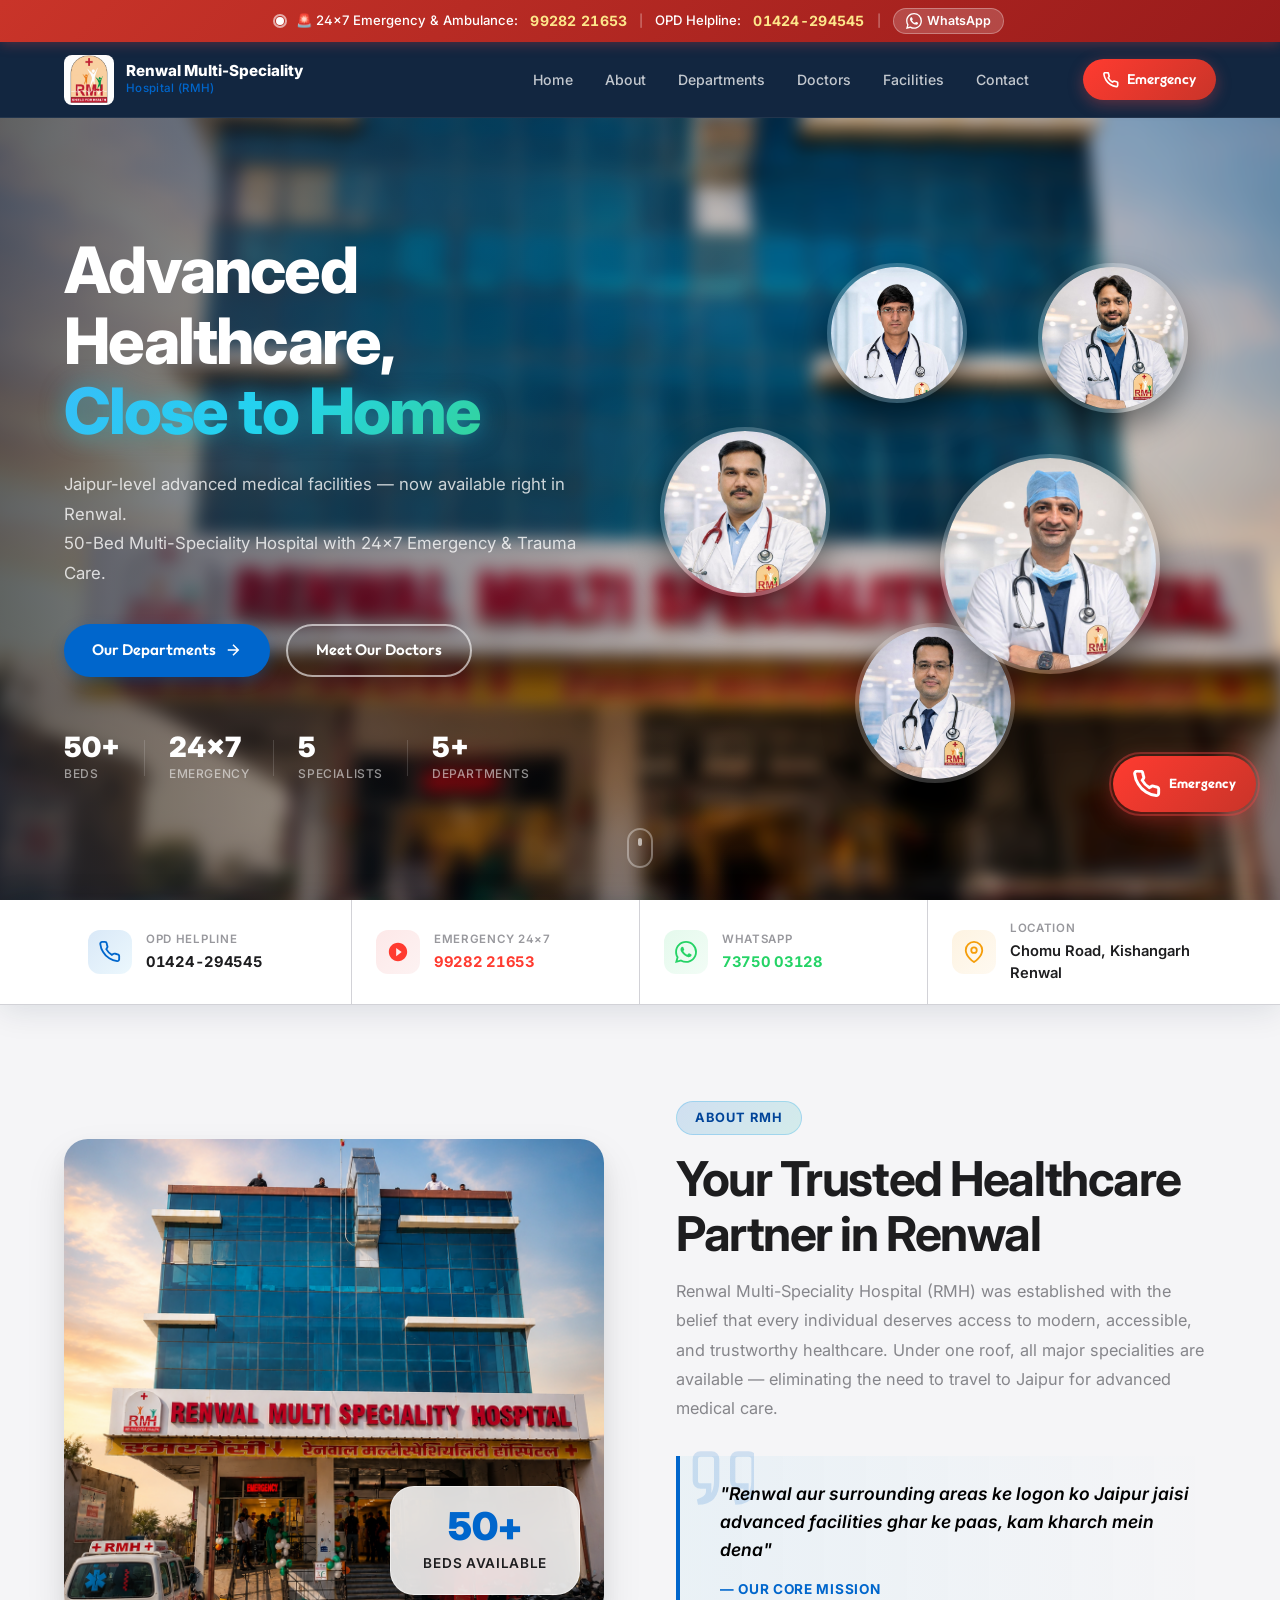
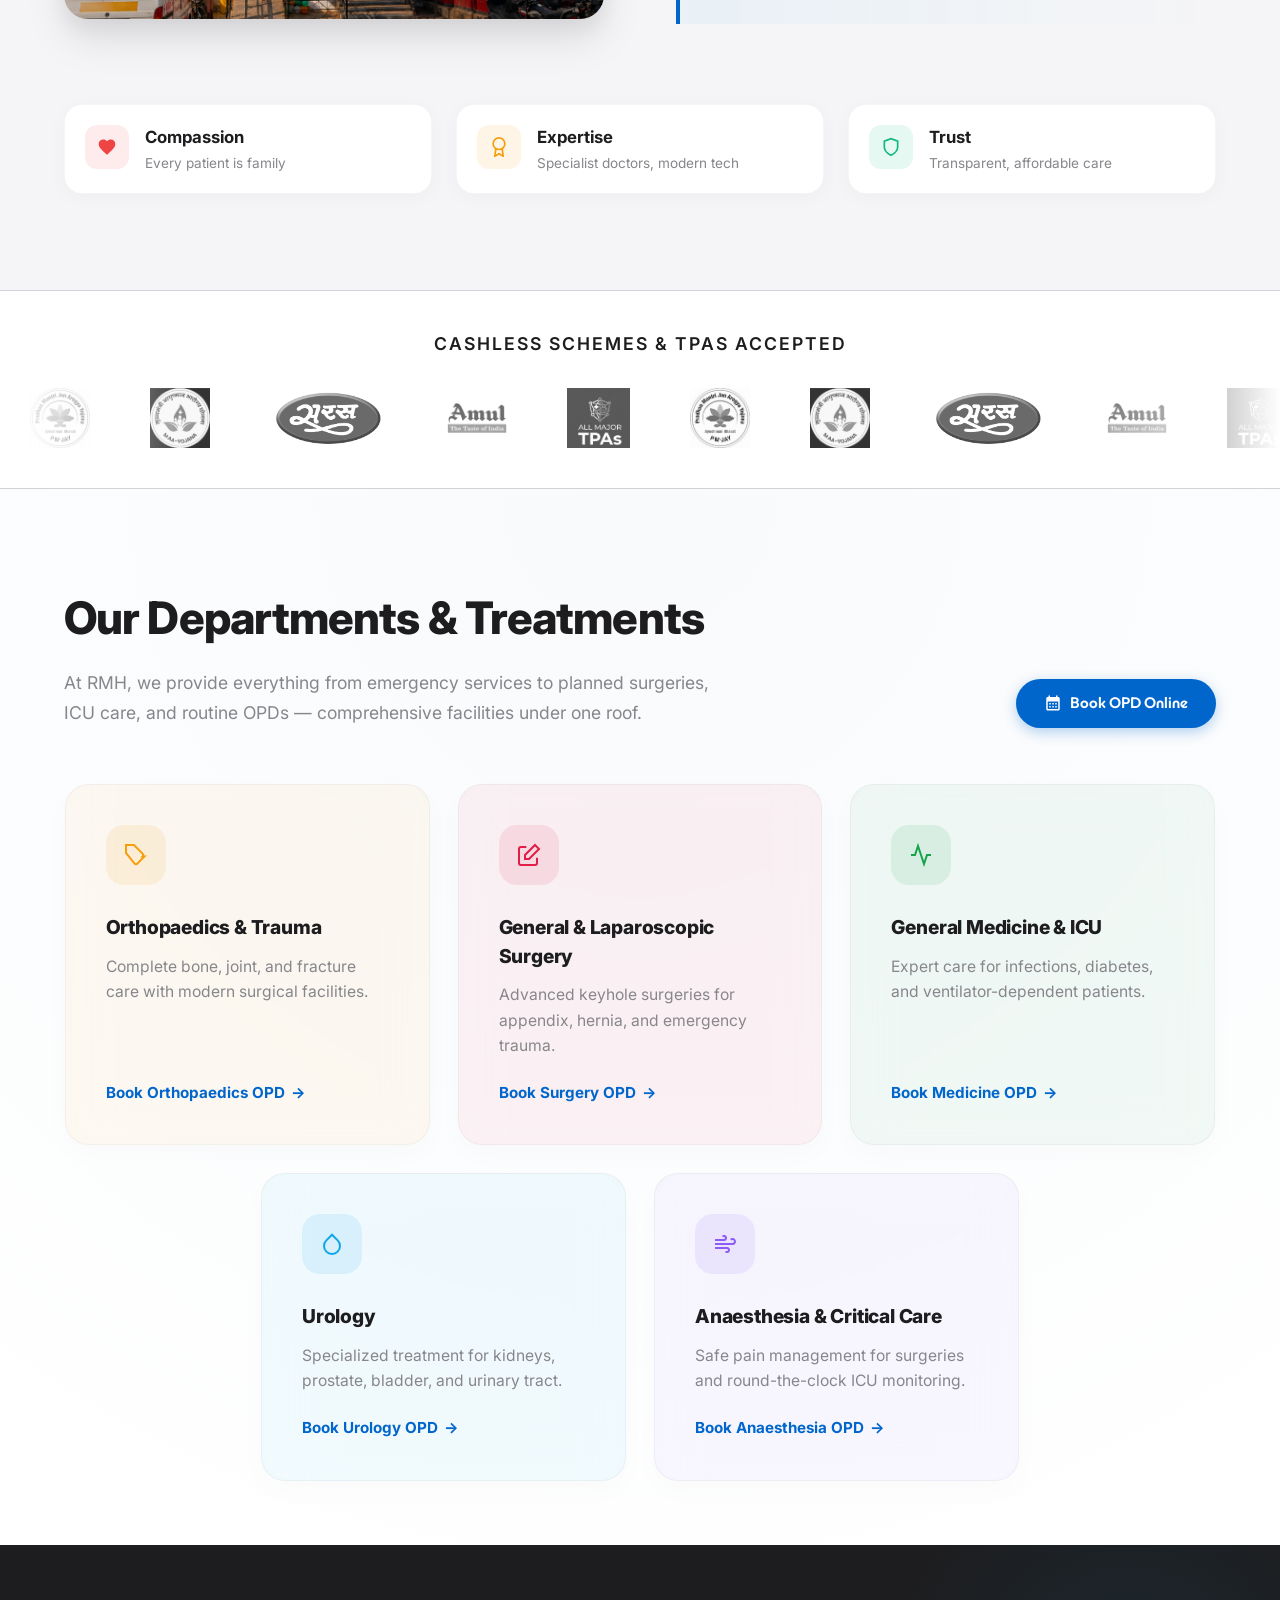
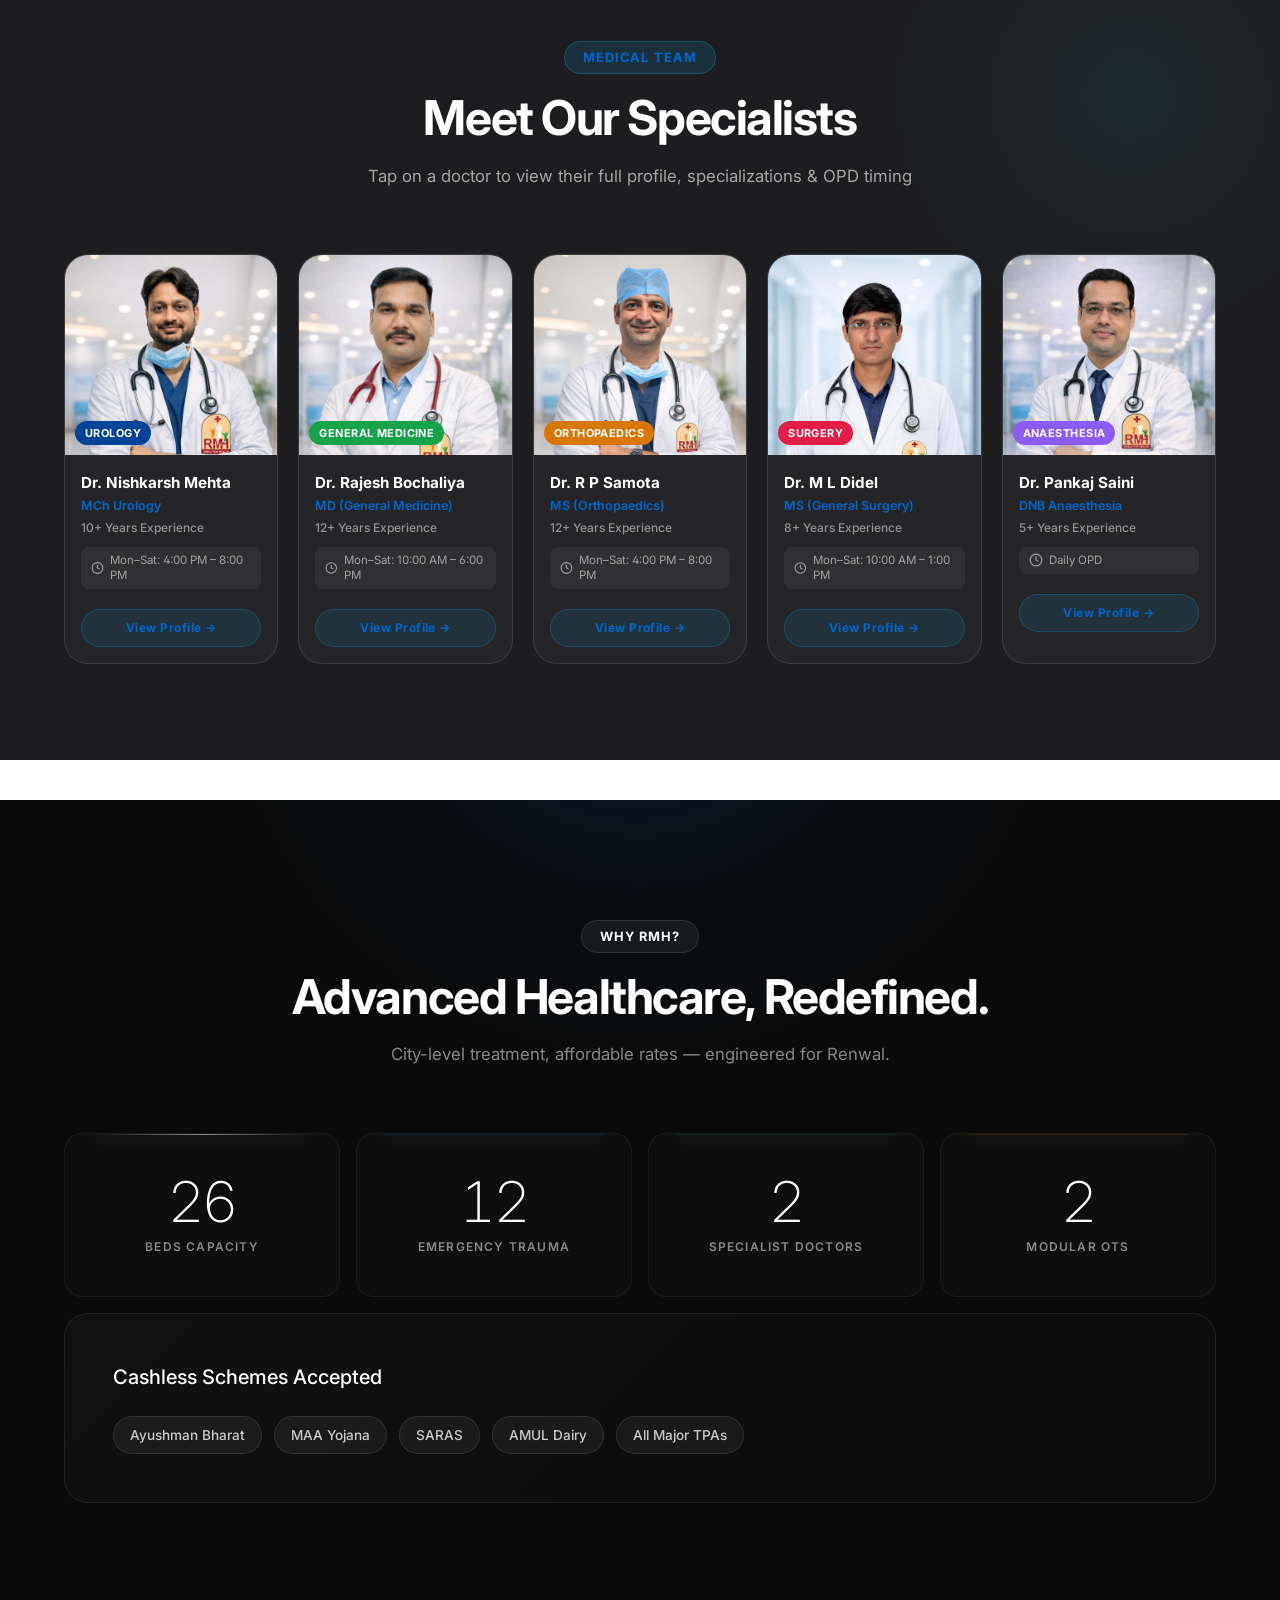
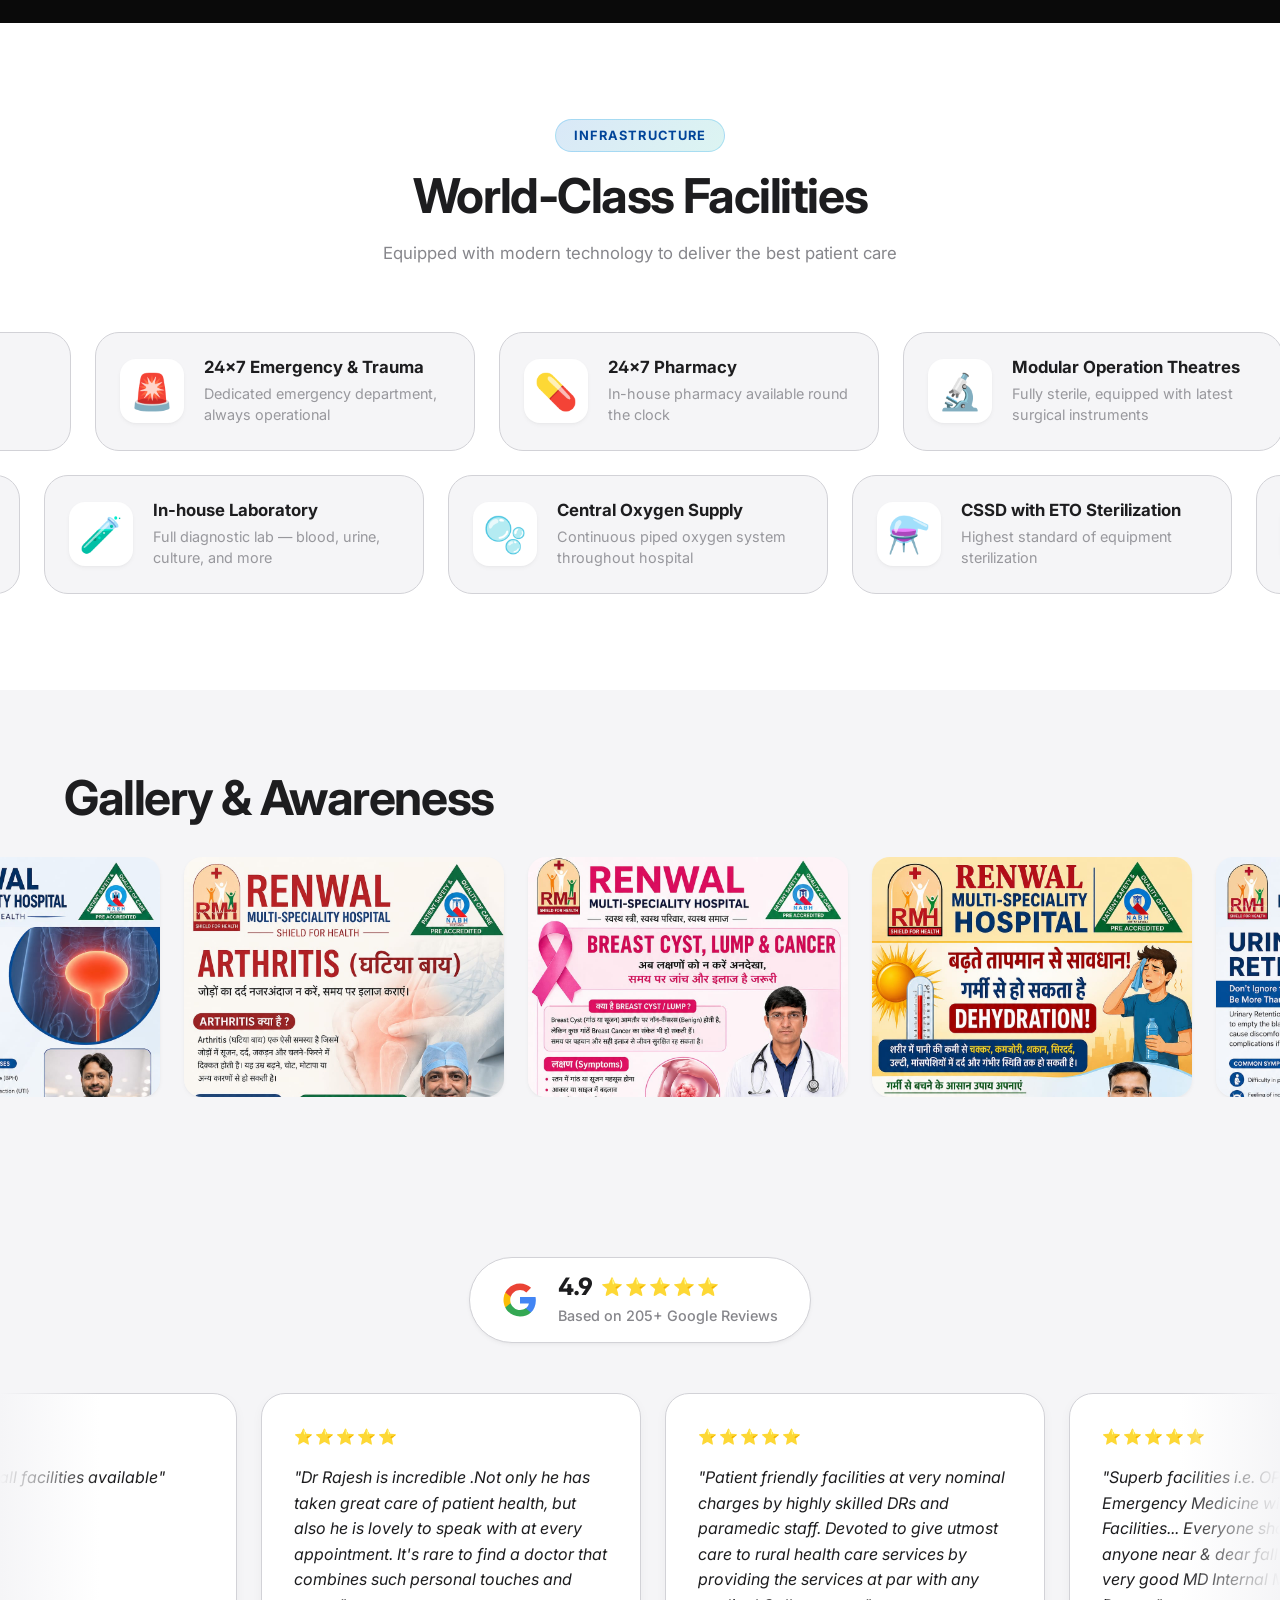
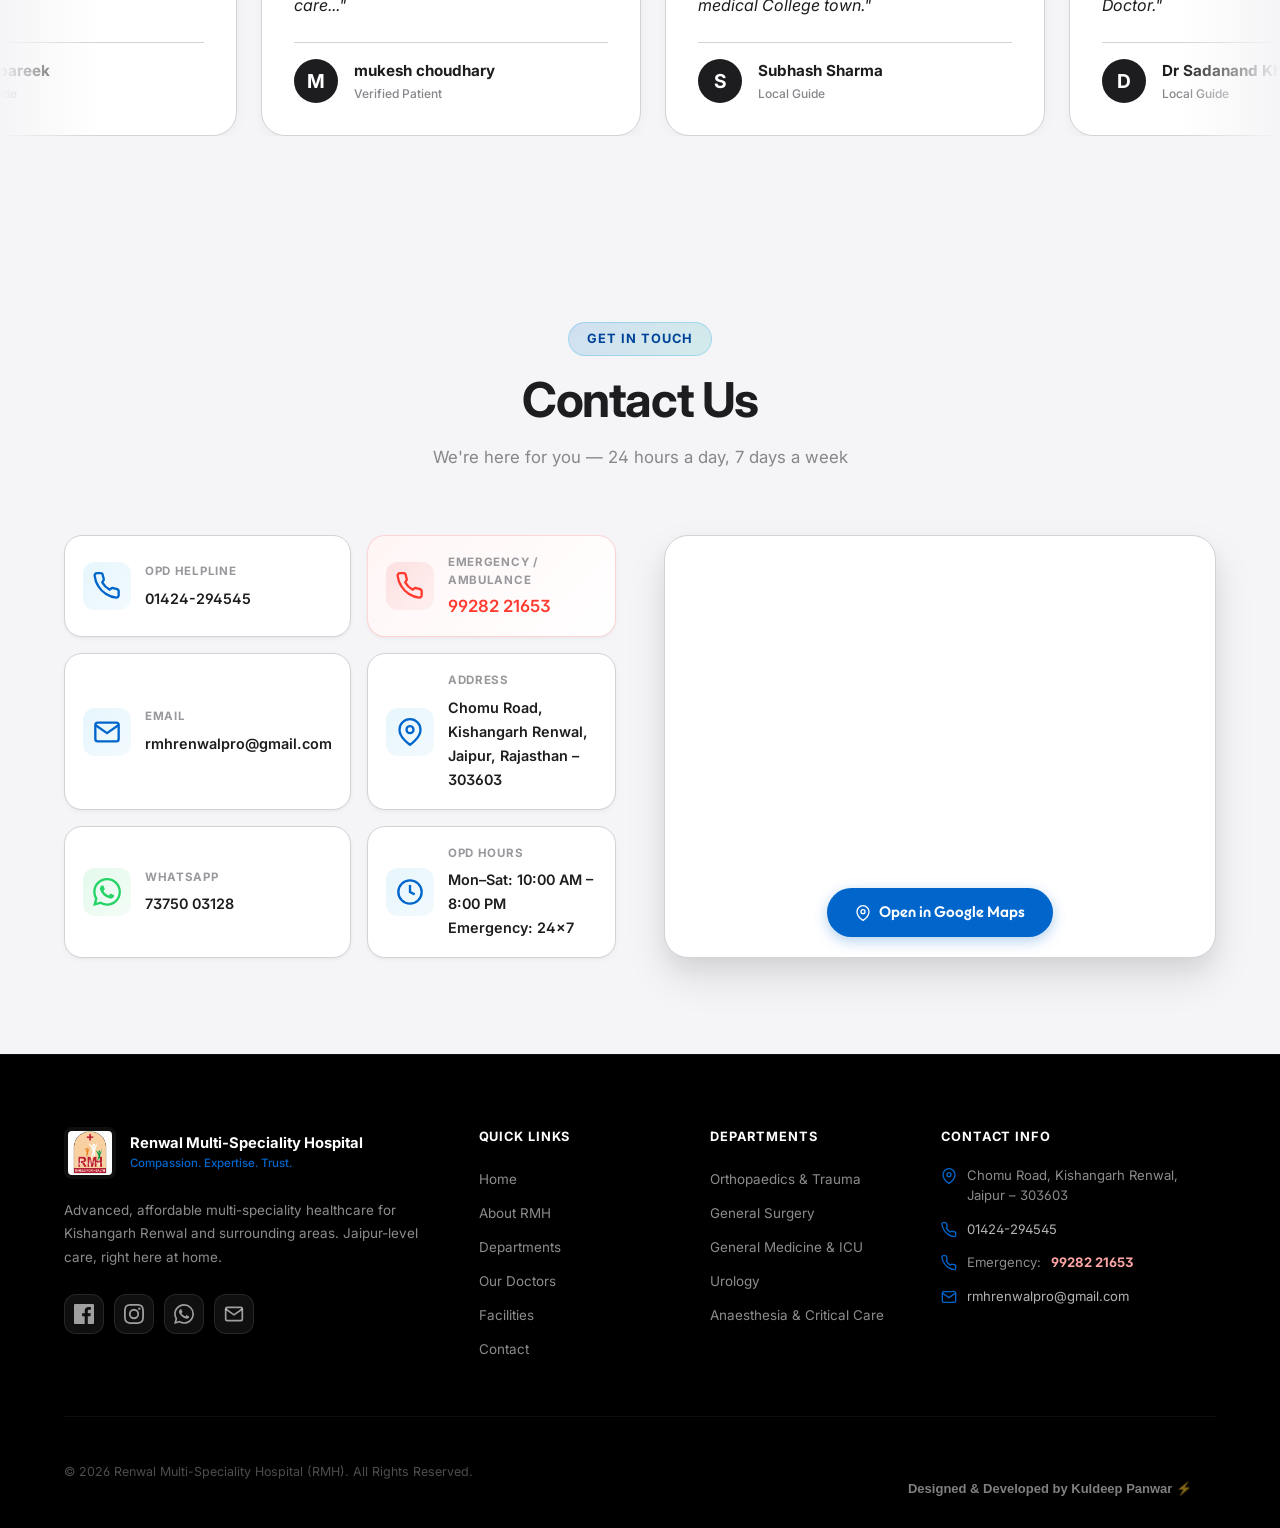
==== commit c73e7a9b: "fix: move developer modal HTML before script tags so JS can find DOM elements, fix copyright year" ====
--- a/index.html
+++ b/index.html
@@ -1139,7 +1139,7 @@
       </div>
 
       <div class="footer-bottom">
-        <p>© 2025 Renwal Multi-Speciality Hospital (RMH). All Rights Reserved.</p>
+        <p>&copy; <span id="current-year">2025</span> Renwal Multi-Speciality Hospital (RMH). All Rights Reserved.</p>
         
       
         <button class="dev-credit-btn" data-dev-trigger>Designed &amp; Developed by Kuldeep Panwar ⚡</button>
@@ -1259,60 +1259,60 @@
     </button>
   </div>
 
+  <!-- Developer Profile Modal -->
+  <div class="dev-modal-overlay" data-dev-overlay></div>
+  <div class="dev-modal" data-dev-modal>
+    <div class="dev-modal-header">
+      <button class="dev-close-btn" data-dev-close aria-label="Close modal">✕</button>
+      <div class="dev-header-content">
+        <div class="dev-icon">
+          <svg xmlns="http://www.w3.org/2000/svg" width="24" height="24" viewBox="0 0 24 24" fill="none" stroke="currentColor" stroke-width="2.5" stroke-linecap="round" stroke-linejoin="round"><polyline points="16 18 22 12 16 6"></polyline><polyline points="8 6 2 12 8 18"></polyline></svg>
+        </div>
+        <div class="dev-info">
+          <h3>Kuldeep Panwar</h3>
+          <p>App Developer &amp; Designer ⚡</p>
+        </div>
+      </div>
+    </div>
+    <div class="dev-modal-body">
+      <p class="dev-intro">For app support, new development, or feature requests, feel free to connect with me.</p>
+
+      <a href="tel:+919358752147" class="dev-contact-card">
+        <div class="dev-contact-icon call">
+          <svg xmlns="http://www.w3.org/2000/svg" width="20" height="20" viewBox="0 0 24 24" fill="none" stroke="currentColor" stroke-width="2" stroke-linecap="round" stroke-linejoin="round"><path d="M22 16.92v3a2 2 0 0 1-2.18 2 19.79 19.79 0 0 1-8.63-3.07 19.5 19.5 0 0 1-6-6 19.79 19.79 0 0 1-3.07-8.67A2 2 0 0 1 4.11 2h3a2 2 0 0 1 2 1.72 12.84 12.84 0 0 0 .7 2.81 2 2 0 0 1-.45 2.11L8.09 9.91a16 16 0 0 0 6 6l1.27-1.27a2 2 0 0 1 2.11-.45 12.84 12.84 0 0 0 2.81.7A2 2 0 0 1 22 16.92z"/></svg>
+        </div>
+        <div class="dev-contact-text">
+          <strong>Call</strong>
+          <span>+91 9358752147</span>
+        </div>
+        <svg class="dev-link-icon" xmlns="http://www.w3.org/2000/svg" width="16" height="16" viewBox="0 0 24 24" fill="none" stroke="currentColor" stroke-width="2" stroke-linecap="round" stroke-linejoin="round"><line x1="7" y1="17" x2="17" y2="7"></line><polyline points="7 7 17 7 17 17"></polyline></svg>
+      </a>
+
+      <a href="mailto:panwarkuldeep256@gmail.com" class="dev-contact-card">
+        <div class="dev-contact-icon email">
+          <svg xmlns="http://www.w3.org/2000/svg" width="20" height="20" viewBox="0 0 24 24" fill="none" stroke="currentColor" stroke-width="2" stroke-linecap="round" stroke-linejoin="round"><path d="M4 4h16c1.1 0 2 .9 2 2v12c0 1.1-.9 2-2 2H4c-1.1 0-2-.9-2-2V6c0-1.1.9-2 2-2z"/><polyline points="22,6 12,13 2,6"/></svg>
+        </div>
+        <div class="dev-contact-text">
+          <strong>Email</strong>
+          <span>panwarkuldeep256@gmail.com</span>
+        </div>
+        <svg class="dev-link-icon" xmlns="http://www.w3.org/2000/svg" width="16" height="16" viewBox="0 0 24 24" fill="none" stroke="currentColor" stroke-width="2" stroke-linecap="round" stroke-linejoin="round"><line x1="7" y1="17" x2="17" y2="7"></line><polyline points="7 7 17 7 17 17"></polyline></svg>
+      </a>
+
+      <a href="https://www.instagram.com/kuldeeppanwar126" target="_blank" rel="noreferrer" class="dev-contact-card">
+        <div class="dev-contact-icon insta">
+          <svg xmlns="http://www.w3.org/2000/svg" width="20" height="20" viewBox="0 0 24 24" fill="none" stroke="currentColor" stroke-width="2" stroke-linecap="round" stroke-linejoin="round"><rect x="2" y="2" width="20" height="20" rx="5" ry="5"/><path d="M16 11.37A4 4 0 1 1 12.63 8 4 4 0 0 1 16 11.37z"/><line x1="17.5" y1="6.5" x2="17.51" y2="6.5"/></svg>
+        </div>
+        <div class="dev-contact-text">
+          <strong>Instagram</strong>
+          <span>@kuldeeppanwar126</span>
+        </div>
+        <svg class="dev-link-icon" xmlns="http://www.w3.org/2000/svg" width="16" height="16" viewBox="0 0 24 24" fill="none" stroke="currentColor" stroke-width="2" stroke-linecap="round" stroke-linejoin="round"><line x1="7" y1="17" x2="17" y2="7"></line><polyline points="7 7 17 7 17 17"></polyline></svg>
+      </a>
+    </div>
+  </div>
+
   <script src="https://cdn.jsdelivr.net/npm/swiper@11/swiper-bundle.min.js"></script>
   <script src="script.js"></script>
-
-    <!-- Developer Profile Modal -->
-    <div class="dev-modal-overlay" data-dev-overlay></div>
-    <div class="dev-modal" data-dev-modal>
-      <div class="dev-modal-header">
-        <button class="dev-close-btn" data-dev-close aria-label="Close modal">✕</button>
-        <div class="dev-header-content">
-          <div class="dev-icon">
-            <svg xmlns="http://www.w3.org/2000/svg" width="24" height="24" viewBox="0 0 24 24" fill="none" stroke="currentColor" stroke-width="2.5" stroke-linecap="round" stroke-linejoin="round"><polyline points="16 18 22 12 16 6"></polyline><polyline points="8 6 2 12 8 18"></polyline></svg>
-          </div>
-          <div class="dev-info">
-            <h3>Kuldeep Panwar</h3>
-            <p>App Developer &amp; Designer ⚡</p>
-          </div>
-        </div>
-      </div>
-      <div class="dev-modal-body">
-        <p class="dev-intro">For app support, new development, or feature requests, feel free to connect with me.</p>
-        
-        <a href="tel:+919358752147" class="dev-contact-card">
-          <div class="dev-contact-icon call">
-            <svg xmlns="http://www.w3.org/2000/svg" width="20" height="20" viewBox="0 0 24 24" fill="none" stroke="currentColor" stroke-width="2" stroke-linecap="round" stroke-linejoin="round"><path d="M22 16.92v3a2 2 0 0 1-2.18 2 19.79 19.79 0 0 1-8.63-3.07 19.5 19.5 0 0 1-6-6 19.79 19.79 0 0 1-3.07-8.67A2 2 0 0 1 4.11 2h3a2 2 0 0 1 2 1.72 12.84 12.84 0 0 0 .7 2.81 2 2 0 0 1-.45 2.11L8.09 9.91a16 16 0 0 0 6 6l1.27-1.27a2 2 0 0 1 2.11-.45 12.84 12.84 0 0 0 2.81.7A2 2 0 0 1 22 16.92z"/></svg>
-          </div>
-          <div class="dev-contact-text">
-            <strong>Call</strong>
-            <span>+91 9358752147</span>
-          </div>
-          <svg class="dev-link-icon" xmlns="http://www.w3.org/2000/svg" width="16" height="16" viewBox="0 0 24 24" fill="none" stroke="currentColor" stroke-width="2" stroke-linecap="round" stroke-linejoin="round"><line x1="7" y1="17" x2="17" y2="7"></line><polyline points="7 7 17 7 17 17"></polyline></svg>
-        </a>
-
-        <a href="mailto:panwarkuldeep256@gmail.com" class="dev-contact-card">
-          <div class="dev-contact-icon email">
-            <svg xmlns="http://www.w3.org/2000/svg" width="20" height="20" viewBox="0 0 24 24" fill="none" stroke="currentColor" stroke-width="2" stroke-linecap="round" stroke-linejoin="round"><path d="M4 4h16c1.1 0 2 .9 2 2v12c0 1.1-.9 2-2 2H4c-1.1 0-2-.9-2-2V6c0-1.1.9-2 2-2z"/><polyline points="22,6 12,13 2,6"/></svg>
-          </div>
-          <div class="dev-contact-text">
-            <strong>Email</strong>
-            <span>panwarkuldeep256@gmail.com</span>
-          </div>
-          <svg class="dev-link-icon" xmlns="http://www.w3.org/2000/svg" width="16" height="16" viewBox="0 0 24 24" fill="none" stroke="currentColor" stroke-width="2" stroke-linecap="round" stroke-linejoin="round"><line x1="7" y1="17" x2="17" y2="7"></line><polyline points="7 7 17 7 17 17"></polyline></svg>
-        </a>
-
-        <a href="https://www.instagram.com/kuldeeppanwar126" target="_blank" rel="noreferrer" class="dev-contact-card">
-          <div class="dev-contact-icon insta">
-            <svg xmlns="http://www.w3.org/2000/svg" width="20" height="20" viewBox="0 0 24 24" fill="none" stroke="currentColor" stroke-width="2" stroke-linecap="round" stroke-linejoin="round"><rect x="2" y="2" width="20" height="20" rx="5" ry="5"/><path d="M16 11.37A4 4 0 1 1 12.63 8 4 4 0 0 1 16 11.37z"/><line x1="17.5" y1="6.5" x2="17.51" y2="6.5"/></svg>
-          </div>
-          <div class="dev-contact-text">
-            <strong>Instagram</strong>
-            <span>@kuldeeppanwar126</span>
-          </div>
-          <svg class="dev-link-icon" xmlns="http://www.w3.org/2000/svg" width="16" height="16" viewBox="0 0 24 24" fill="none" stroke="currentColor" stroke-width="2" stroke-linecap="round" stroke-linejoin="round"><line x1="7" y1="17" x2="17" y2="7"></line><polyline points="7 7 17 7 17 17"></polyline></svg>
-        </a>
-      </div>
-    </div>
   </body>
 </html>
--- a/style.css
+++ b/style.css
@@ -3666,7 +3666,7 @@
 .dev-modal-overlay {
   position: fixed;
   inset: 0;
-  z-index: 90;
+  z-index: 99998;
   background: rgba(0, 0, 0, 0.6);
   backdrop-filter: blur(4px);
   opacity: 0;
@@ -3681,7 +3681,7 @@
 
 .dev-modal {
   position: fixed;
-  z-index: 100;
+  z-index: 99999;
   bottom: 0;
   left: 0;
   right: 0;
@@ -3721,7 +3721,7 @@
 .dev-modal-header {
   position: relative;
   padding: 32px 24px;
-  background: linear-gradient(135deg, #0f766e, #115e59);
+  background: linear-gradient(135deg, #007aff, #0056b3);
   border-radius: 24px 24px 0 0;
   color: var(--white);
   overflow: hidden;
